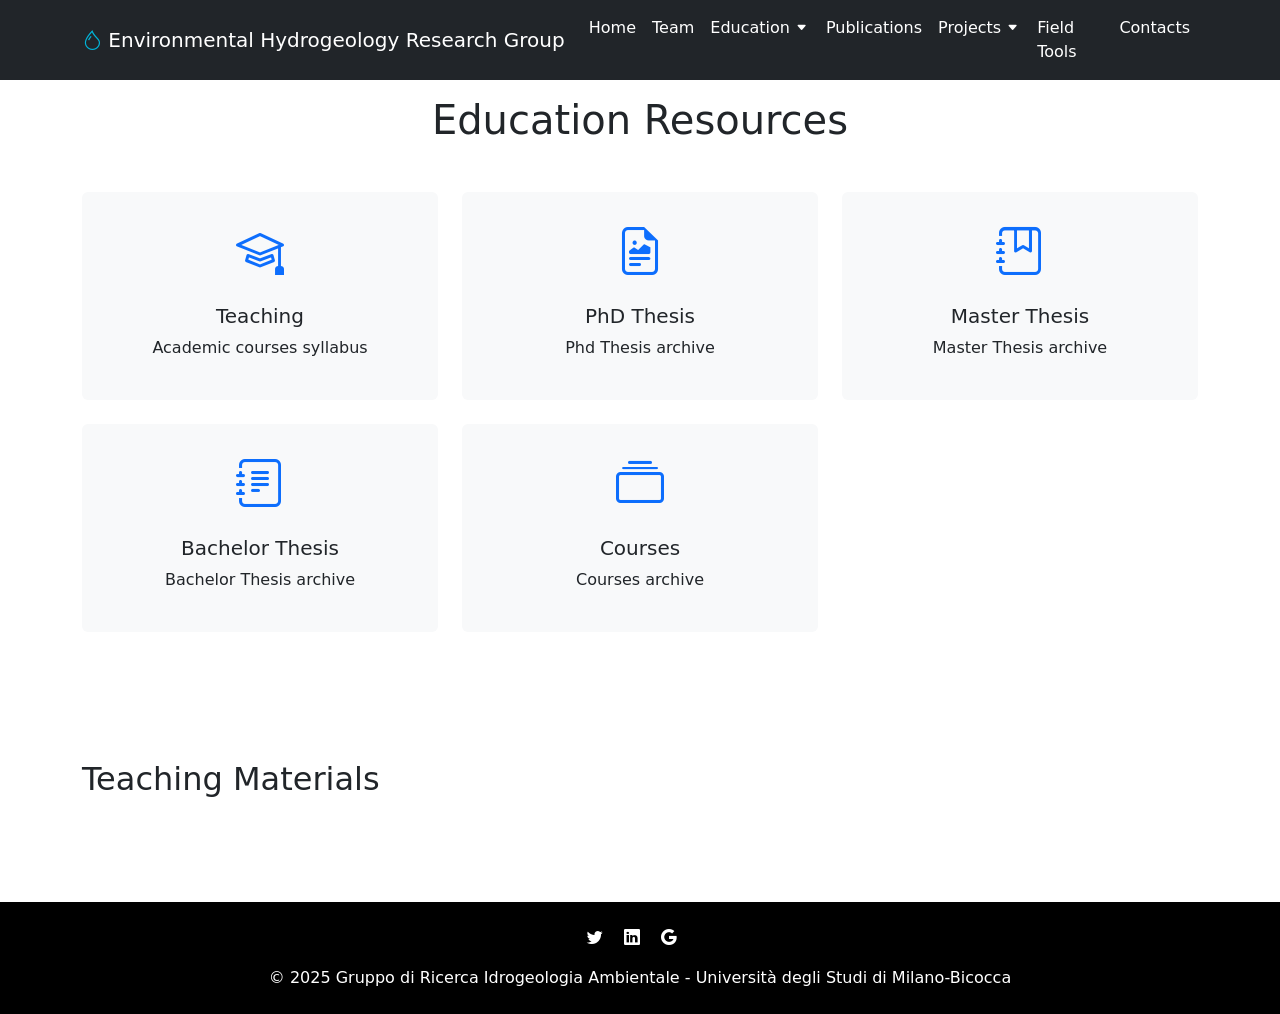
==== education.html @ 76c56d0c "Update education.html" ====
<!DOCTYPE html>
<html lang="it">
<head>
    <meta charset="UTF-8">
    <meta name="viewport" content="width=device-width, initial-scale=1">
    <title>Education - Environmental Hydrogeology Research Group</title>
    
    <!-- Bootstrap CSS -->
    <link href="https://cdn.jsdelivr.net/npm/bootstrap@5.3.0/dist/css/bootstrap.min.css" rel="stylesheet">
    
    <!-- Bootstrap Icons -->
    <link rel="stylesheet" href="https://cdn.jsdelivr.net/npm/bootstrap-icons@1.10.0/font/bootstrap-icons.css">
    
    <style>
        .education-card {
            transition: all 0.3s ease;
            min-height: 200px;
            border: none;
            background: #f8f9fa;
            position: relative;
            overflow: hidden;
        }

        .education-card:hover {
            transform: translateY(-5px);
            box-shadow: 0 5px 15px rgba(0,0,0,0.1);
        }

        .education-icon {
            font-size: 3rem;
            margin-bottom: 1rem;
            color: #0d6efd;
        }

        .education-section {
            padding: 80px 0;
            display: none; /* Nascondi le sezioni inizialmente */
        }

        .education-section.active {
            display: block; /* Mostra solo la sezione attiva */
        }

        .nav-card {
            cursor: pointer;
        }
        .navbar-nav .nav-item.dropdown:hover .dropdown-menu {
    display: block;
}

.navbar-nav .nav-item.dropdown:hover .nav-link {
   /* Puoi aggiungere stili specifici per il link Education al hover se lo desideri */
}
        .navbar-nav .nav-item.dropdown > .nav-link .bi {
    transform: scale(0.7);
    display: inline-block;
}

.dropdown-menu[aria-labelledby="navbarDropdownMenuLink"] {
    margin-top: 0; /* Evita il "salto" visivo */
}
        .nav-item.dropdown .dropdown-toggle {
    display: flex !important;
    align-items: center;
    padding: 0 0.5rem;
}

/* Mantieni hover sulla sezione completa */
.nav-item.dropdown:hover .dropdown-menu {
    display: block;
}
 
    </style>
    </style>
</head>
<body>

    <!-- Navbar -->
    <nav class="navbar navbar-expand-lg navbar-dark bg-dark fixed-top">
        <div class="container">
            <a class="navbar-brand" href="index.html">
              <i class="bi bi-droplet animate-pulse" style="color: #00b4d8; font-size: 1.25rem;"></i> Environmental Hydrogeology Research Group
            </a>
            <button class="navbar-toggler" type="button" data-bs-toggle="collapse" data-bs-target="#navbarNav">
                <span class="navbar-toggler-icon"></span>
            </button>
            <div class="collapse navbar-collapse" id="navbarNav">
                 <ul class="navbar-nav ms-auto">
                 <li class="nav-item"><a class="nav-link active" href="index.html">Home</a></li>
                 <li class="nav-item"><a class="nav-link active" href="team.html">Team</a></li>
                    <li class="nav-item dropdown">
                        <a class="nav-link active d-flex align-items-center" href="education.html" id="navbarDropdownMenuLink">
                            Education
                            <i class="bi bi-caret-down-fill ms-1"></i> </a>
                        <ul class="dropdown-menu" aria-labelledby="navbarDropdownMenuLink">
                            <li><a class="dropdown-item" href="#">Teaching</a></li>
                            <li><a class="dropdown-item" href="#">PhD Thesis</a></li>
                            <li><a class="dropdown-item" href="#">Master Thesis</a></li>
                            <li><a class="dropdown-item" href="#">Bachelor Thesis</a></li>
                            <li><a class="dropdown-item" href="#">Courses</a></li>
                        </ul>
                    </li>
                     <li class="nav-item"><a class="nav-link active" href="pubblicazioni.html">Publications</a></li>
                          <li class="nav-item dropdown">
                        <a class="nav-link active d-flex align-items-center" href="progetti.html?filter=tutti" id="navbarDropdownMenuLink">
                            Projects
                            <i class="bi bi-caret-down-fill ms-1"></i> </a>
                        <ul class="dropdown-menu" aria-labelledby="navbarDropdownMenuLink">
                             <li><a class="dropdown-item" href="progetti.html?filter=attivi">Active</a></li>
                             <li><a class="dropdown-item" href="progetti.html?filter=conclusi">Concluded</a></li>
                        </ul>
                    </li>
                    <li class="nav-item"><a class="nav-link active" href="fieldkit.html">Field Tools</a></li>
                    <li class="nav-item"><a class="nav-link active" href="#contatti">Contacts</a></li>
                </ul>
            </div>
        </div>
    </nav>
    <!-- Sezione Card Educazione -->
 <main class="container my-5 pt-5">
    <h1 class="text-center mb-5">Education Resources</h1>
    <div class="row g-4" id="educationNav">
            <div class="col-md-6 col-lg-4" data-target="#teaching">
                <div class="education-card card h-100 text-center p-4 nav-card">
                    <i class="bi bi-mortarboard education-icon"></i>
                    <h5>Teaching</h5>
                    <p>Academic courses syllabus</p>
                </div>
            </div>

            <div class="col-md-6 col-lg-4" data-target="#phdThesis">
                <div class="education-card card h-100 text-center p-4 nav-card">
                    <i class="bi bi-file-earmark-richtext education-icon"></i>
                    <h5>PhD Thesis</h5>
                    <p>Phd Thesis archive</p>
                </div>
            </div>

            <div class="col-md-6 col-lg-4" data-target="#masterThesis">
                <div class="education-card card h-100 text-center p-4 nav-card">
                    <i class="bi bi-journal-bookmark education-icon"></i>
                    <h5>Master Thesis</h5>
                    <p>Master Thesis archive</p>
                </div>
            </div>

            <div class="col-md-6 col-lg-4" data-target="#bachelorThesis">
                <div class="education-card card h-100 text-center p-4 nav-card">
                    <i class="bi bi-journal-text education-icon"></i>
                    <h5>Bachelor Thesis</h5>
                    <p>Bachelor Thesis archive</p>
                </div>
            </div>

            <div class="col-md-6 col-lg-4" data-target="#courses">
                <div class="education-card card h-100 text-center p-4 nav-card">
                    <i class="bi bi-collection education-icon"></i>
                    <h5>Courses</h5>
                    <p>Courses archive</p>
                </div>
            </div>
        </div>
    </main>

    <div class="container">
        <section id="teaching" class="education-section">
            <h2 class="mb-4">Teaching Materials</h2>
            </section>

        <section id="phdThesis" class="education-section">
            <h2 class="mb-4">PhD Thesis</h2>
            <div class="row mb-4">
                    <div class="col-md-6">
                        <div class="input-group">
                            <label class="input-group-text" for="phdYearFilter">Filter by year:</label>
                            <select class="form-select" id="phdYearFilter">
                                <option value="all">Tutte</option>
                                <option value="2025">in corso</option>
                                <option value="2023">2023</option>
                                <option value="2020">2020</option>
                                <option value="2018">2018</option>
                                <option value="2012">2012</option>
                                <option value="2010">2010</option>
                                <option value="2016">2006</option>
                            </select>
                        </div>
                    </div>
    <div id="phdThesisCardsContainer" class="container my-4">
<div class="card w-100 mb-3" data-year="2025">
    <div class="card-body">
        <h5 class="card-title">Climate change effect on groundwater budget at regional and basin scales</h5>
        <h6 class="card-subtitle mb-2 text-muted">PhD. Agnese Redaelli</h6>
        <p class="card-text">In corso - XXXVIII Cycle</p>
    </div>
</div>

<div class="card w-100 mb-3" data-year="2023">
    <div class="card-body">
        <h5 class="card-title">Integrating numerical modelling and 3D Open Data databases or groundwater management in Milan Metropolitan City</h5>
        <h6 class="card-subtitle mb-2 text-muted">PhD. Davide Sartirana</h6>
        <p class="card-text">2023 - XXXIV Cycle</p>
    </div>
</div>
  
<div class="card w-100 mb-3" data-year="2020">
    <div class="card-body">
        <h5 class="card-title">Data driven approach to deal with different hydrogeological issues</h5>
        <h6 class="card-subtitle mb-2 text-muted">PhD. Chiara Zanotti</h6>
        <p class="card-text">2020 - XXXII Cycle</p>
    </div>
</div>

<div class="card w-100 mb-3" data-year="2018">
    <div class="card-body">
        <h5 class="card-title">Hydrogeological modeling to support the management of groundwater resources in alpine valleys</h5>
        <h6 class="card-subtitle mb-2 text-muted">PhD. Alberto Stefania</h6>
        <p class="card-text">2018 - XXX Cycle</p>
    </div>
</div>

<div class="card w-100 mb-3" data-year="2012">
    <div class="card-body">
        <h5 class="card-title">Modelli matematici di flusso e trasporto reattivo per lo studio idrogeologico ed idrochimico del sistema acquifero multistrato, in alcune zone della pianura padana</h5>
        <h6 class="card-subtitle mb-2 text-muted">PhD. Marco Rotiroti</h6>
        <p class="card-text">2012 - XXV Cycle</p>
    </div>
</div>
  
<div class="card w-100 mb-3" data-year="2010">
    <div class="card-body">
        <h5 class="card-title">Bilancio delle acque sotterranee nella pianura lombarda in relazione agli effetti del cambiamento climatico</h5>
        <h6 class="card-subtitle mb-2 text-muted">PhD. Paola Canepa</h6>
        <p class="card-text">2010 - XXII Cycle</p>
    </div>
</div>

<div class="card w-100 mb-3" data-year="2010">
    <div class="card-body">
        <h5 class="card-title">Ricostruzione tridimensionale delle caratteristiche idrogeologiche della pianura lombarda, finalizzata all’applicazione di modelli di flusso e di trasporto</h5>
        <h6 class="card-subtitle mb-2 text-muted">PhD. Francesca Del Rosso</h6>
        <p class="card-text">2010 - XXII Cycle</p>
    </div>
</div>
<div class="card w-100 mb-3" data-year="2006">
    <div class="card-body">
        <h5 class="card-title">Sviluppo di metodologie e tecniche informatiche applicate allo studio e alla gestione delle risorse idriche sotterranee</h5>
        <h6 class="card-subtitle mb-2 text-muted">PhD. Roberta Bellini</h6>
        <p class="card-text">2006 - XIX Cycle</p>
    </div>
</div>

        </div>
            </section>

        <section id="masterThesis" class="education-section">
            <h2 class="mb-4">Master Thesis</h2>
            <div class="row mb-4">
                 <div class="col-md-6">
                        <div class="input-group">
                            <label class="input-group-text" for="MScYearFilter">Filter by year:</label>
                            <select class="form-select" id="MScYearFilter">
                                <option value="all">Tutte</option>
                                <option value="2025">2025</option>
                                <option value="2024">2024</option>
                                <option value="2023">2023</option>
                                <option value="2022">2022</option>
                                <option value="2021">2021</option>
                                <option value="2020">2020</option>
                                <option value="2019">2019</option>
                                <option value="2018">2018</option>
                                <option value="2017">2017</option>
                                <option value="2016">2016</option>
                                <option value="2015">2015</option>
                                <option value="2014">2014</option>
                                <option value="2013">2013</option>
                                <option value="2012">2012</option>
                                <option value="2011">2011</option>
                                <option value="2010">2010</option>
                                <option value="2009">2009</option>
                                <option value="2008">2008</option>
                                <option value="2007">2007</option>
                                <option value="2006">2006</option>
                                <option value="2005">2005</option>
                                <option value="2004">2004</option>
                                <option value="2003">2003</option>
                                <option value="2002">2002</option>
                            </select>
                        </div>
                    </div>
                 
    <div id="MScThesisCardsContainer" class="container my-4">
  <div class="card w-100 mb-3" data-year="2025">
                <div class="card-body">
                    <h5 class="card-title">titolo...</h5>
                    <h6 class="card-subtitle mb-2 text-muted">Dr. Alessia Masella</h6>
                    <p class="card-text">2025</p>
                </div>
            </div>
            <div class="card w-100 mb-3" data-year="2025">
                <div class="card-body">
                    <h5 class="card-title">Valutazione idrogeologica e idrochimica delle captazioni idropotabili nei comuni della media e bassa pianura bresciana e della Val Trompia.</h5>
                    <h6 class="card-subtitle mb-2 text-muted">Dr. Riccardo Erroi</h6>
                    <p class="card-text">2025</p>
                </div>
            </div>

            <div class="card w-100 mb-3" data-year="2024">
                <div class="card-body">
                    <h5 class="card-title">Evaluation of the contribution of different recharge sources of piedmont aquifers in the Brescia plain</h5>
                    <h6 class="card-subtitle mb-2 text-muted">Dr. Luca Ferrari</h6>
                    <p class="card-text">2024</p>
                </div>
            </div>
            <div class="card w-100 mb-3" data-year="2024">
                <div class="card-body">
                    <h5 class="card-title">MidAS-Po: Interpretazione e digitalizzazione dei dati idrodinamici della pianura padana</h5>
                    <h6 class="card-subtitle mb-2 text-muted">Dr. Luca Breno</h6>
                    <p class="card-text">2024</p>
                </div>
            </div>
            <div class="card w-100 mb-3" data-year="2024">
                <div class="card-body">
                    <h5 class="card-title">Valutazione idrogeologica e idrochimica delle captazioni idropotabili nei comuni della media e bassa pianura bresciana</h5>
                    <h6 class="card-subtitle mb-2 text-muted">Dr. Antonio Loccia</h6>
                    <p class="card-text">2024</p>
                </div>
            </div>
            <div class="card w-100 mb-3" data-year="2024">
                <div class="card-body">
                    <h5 class="card-title">Modello concettuale idrogeochimico di un sito contaminato da idrocarburi</h5>
                    <h6 class="card-subtitle mb-2 text-muted">Dr. Alice Palazzi</h6>
                    <p class="card-text">2024</p>
                </div>
            </div>

            <div class="card w-100 mb-3" data-year="2023">
                <div class="card-body">
                    <h5 class="card-title">Evolution of the aquifer recharge along groundwater pathways in the high Po Plain</h5>
                    <h6 class="card-subtitle mb-2 text-muted">Dr. Simone Bruno</h6>
                    <p class="card-text">2023</p>
                </div>
            </div>

            <div class="card w-100 mb-3" data-year="2020">
                <div class="card-body">
                    <h5 class="card-title">Progetto di fattibilità di un modello idrogeologico della Pianura Padana: analisi esplorativa delle esperienze modellistiche e dei soggetti coinvolti nella tutela della risorsa idrica</h5>
                    <h6 class="card-subtitle mb-2 text-muted">Dr. Veronica Mattiazzi</h6>
                    <p class="card-text">2020</p>
                </div>
            </div>
            <div class="card w-100 mb-3" data-year="2020">
                <div class="card-body">
                    <h5 class="card-title">Piani di Sicurezza dell’acqua (PSA): analisi idrogeologica e idrochimica dei punti di captazione nella bassa pianura Bresciana</h5>
                    <h6 class="card-subtitle mb-2 text-muted">Dr. Valeria Ghisalberti</h6>
                    <p class="card-text">2020</p>
                </div>
            </div>
            <div class="card w-100 mb-3" data-year="2020">
                <div class="card-body">
                    <h5 class="card-title">Piani Sicurezza dell’Acqua (PSA): analisi idrogeologica dei punti di captazione nell’area morenica e lacuale del Lago di Garda</h5>
                    <h6 class="card-subtitle mb-2 text-muted">Dr. Agnese Redaelli</h6>
                    <p class="card-text">2020</p>
                </div>
            </div>
            <div class="card w-100 mb-3" data-year="2020">
                <div class="card-body">
                    <h5 class="card-title">Piani di Sicurezza del acqua (PSA): vulnerabilità idrogeologica dei punti di captazione dell’alta media pianura Bresciana.</h5>
                    <h6 class="card-subtitle mb-2 text-muted">Dr. Myriam Romeo</h6>
                    <p class="card-text">2020</p>
                </div>
            </div>
            <div class="card w-100 mb-3" data-year="2020">
                <div class="card-body">
                    <h5 class="card-title">Modellazione idrogeologica del SIN laghi di Mantova e Polo Chimico</h5>
                    <h6 class="card-subtitle mb-2 text-muted">Dr. Luca Toscani</h6>
                    <p class="card-text">2020</p>
                </div>
            </div>
            <div class="card w-100 mb-3" data-year="2020">
                <div class="card-body">
                    <h5 class="card-title">Caratterizzazione idrogeologica e idrodinamica delle acque captate e destinate al consumo umano nell’anfiteatro del Sebino (BS)</h5>
                    <h6 class="card-subtitle mb-2 text-muted">Dr. Cristiano Marcone</h6>
                    <p class="card-text">2020</p>
                </div>
            </div>
            <div class="card w-100 mb-3" data-year="2020">
                <div class="card-body">
                    <h5 class="card-title">Caratterizzazione idrochimica delle acque captate e destinate al consumo umano, nell’ambito della definizione dei Piani di Sicurezza dell’Acqua (PSA).</h5>
                    <h6 class="card-subtitle mb-2 text-muted">Dr. Alessandro Malagrida</h6>
                    <p class="card-text">2020</p>
                </div>
            </div>
            <div class="card w-100 mb-3" data-year="2020">
                <div class="card-body">
                    <h5 class="card-title">Piani di Sicurezza dell’Acqua (PSA): aspetti idrogeologici per la definizione della vulnerabilità delle acque captate e destinate al consumo umano</h5>
                    <h6 class="card-subtitle mb-2 text-muted">Dr. Mattia De Marco</h6>
                    <p class="card-text">2020</p>
                </div>
            </div>

            <div class="card w-100 mb-3" data-year="2018">
                <div class="card-body">
                    <h5 class="card-title">Fase gestionale di post-chiusura dell’impianto ex-discarica di r.s.u. di Vizzolo Predabissi (MI): caratterizzazione idrogeologica e idrochimica delle acque sotterranee e superficiali</h5>
                    <h6 class="card-subtitle mb-2 text-muted">Dr. Francesca Talarico</h6>
                    <p class="card-text">2018</p>
                </div>
            </div>
            <div class="card w-100 mb-3" data-year="2018">
                <div class="card-body">
                    <h5 class="card-title">Validazione delle linee guida per la valutazione dello stato quantitativo delle acque sotterranee: applicazione alla Valle d’Aosta</h5>
                    <h6 class="card-subtitle mb-2 text-muted">Dr. Michele Bigoni</h6>
                    <p class="card-text">2018</p>
                </div>
            </div>
            <div class="card w-100 mb-3" data-year="2018">
                <div class="card-body">
                    <h5 class="card-title">Caratterizzazione idrogeologica e idrochimica dell'area interessata dalla ex discarica di R.S.U. di Vizzolo Predabissi (MI)</h5>
                    <h6 class="card-subtitle mb-2 text-muted">Dr. Roberto Consolo</h6>
                    <p class="card-text">2018</p>
                </div>
            </div>

            <div class="card w-100 mb-3" data-year="2017">
                <div class="card-body">
                    <h5 class="card-title">Fonti di cloro nel lago d'Iseo</h5>
                    <h6 class="card-subtitle mb-2 text-muted">Dr. Arianna Piepoli</h6>
                    <p class="card-text">2017</p>
                </div>
            </div>
            <div class="card w-100 mb-3" data-year="2017">
                <div class="card-body">
                    <h5 class="card-title">Lago d’iseo – fiume Oglio – fiume Mella: una caratterizzazione chimica, fisica ed idrogeologica delle acque superficiali e sotterranee</h5>
                    <h6 class="card-subtitle mb-2 text-muted">Dr. Alice Wappner</h6>
                    <p class="card-text">2017</p>
                </div>
            </div>
            <div class="card w-100 mb-3" data-year="2017">
                <div class="card-body">
                    <h5 class="card-title">Determinazione del rapporto Br/Cl in campioni di acque interne tramite la tecnica di attivazione neutronica.</h5>
                    <h6 class="card-subtitle mb-2 text-muted">Dr. Stefano Fabiano</h6>
                    <p class="card-text">2017</p>
                </div>
            </div>

            <div class="card w-100 mb-3" data-year="2015">
                <div class="card-body">
                    <h5 class="card-title">Quantificare la presenza di ioni cloruro nel lago d’Iseo, conseguenze e possibili soluzioni al perturbamento ambientale associato.</h5>
                    <h6 class="card-subtitle mb-2 text-muted">Dr. Federico Gaeta</h6>
                    <p class="card-text">2015</p>
                </div>
            </div>

            <div class="card w-100 mb-3" data-year="2014">
                <div class="card-body">
                    <h5 class="card-title">Modellazione idrogeochimica preliminare della contaminazione da Cromo esavalente nelle acque sotterranee della piana di Aosta</h5>
                    <h6 class="card-subtitle mb-2 text-muted">Dr. Alberto Stefania</h6>
                    <p class="card-text">2014</p>
                </div>
            </div>
            <div class="card w-100 mb-3" data-year="2014">
                <div class="card-body">
                    <h5 class="card-title">Caratterizzazione spazio-temporale delle contaminazioni di origine antropica nella piana di Aosta</h5>
                    <h6 class="card-subtitle mb-2 text-muted">Dr. Federica Pellicioli</h6>
                    <p class="card-text">2014</p>
                </div>
            </div>
            <div class="card w-100 mb-3" data-year="2014">
                <div class="card-body">
                    <h5 class="card-title">Determinazione dei valori di fondo naturale di specie chimiche potenzialmente contaminanti finalizzata all’individuazione dello stato chimico delle acque sotterranee del fondovalle valdostano</h5>
                    <h6 class="card-subtitle mb-2 text-muted">Dr. Maria Chiara Frigerio</h6>
                    <p class="card-text">2014</p>
                </div>
            </div>
            <div class="card w-100 mb-3" data-year="2014">
                <div class="card-body">
                    <h5 class="card-title">Studio esplorativo di serie storiche idrologiche</h5>
                    <h6 class="card-subtitle mb-2 text-muted">Dr. Mirko Ginocchi</h6>
                    <p class="card-text">2014</p>
                </div>
            </div>

            <div class="card w-100 mb-3" data-year="2013">
                <div class="card-body">
                    <h5 class="card-title">Caratterizzazione idrochimica delle acque sotterranee della piana di Aosta, mediante analisi dei dati della rete di monitoraggio arpa valle d'Aosta dal 2000 al 2012</h5>
                    <h6 class="card-subtitle mb-2 text-muted">Dr. Dario Berto</h6>
                    <p class="card-text">2013</p>
                </div>
            </div>

            <div class="card w-100 mb-3" data-year="2012">
                <div class="card-body">
                    <h5 class="card-title">Bilancio idrogeologico delle acque sotterranee nella provincia di Bergamo</h5>
                    <h6 class="card-subtitle mb-2 text-muted">Dr. Deborah Fraschini</h6>
                    <p class="card-text">2012</p>
                </div>
            </div>
            <div class="card w-100 mb-3" data-year="2012">
                <div class="card-body">
                    <h5 class="card-title">Caratterizzazione idrogeologica e idrochimica delle acque sotterranee nella provincia di Cremona</h5>
                    <h6 class="card-subtitle mb-2 text-muted">Dr. Stefano Sangalli</h6>
                    <p class="card-text">2012</p>
                </div>
            </div>

            <div class="card w-100 mb-3" data-year="2011">
                <div class="card-body">
                    <h5 class="card-title">Modellizzazione idrogeologica del subalveo del torrente Spöl, Livigno (SO)</h5>
                    <h6 class="card-subtitle mb-2 text-muted">Dr. Valeria Spampinato</h6>
                    <p class="card-text">2011</p>
                </div>
            </div>
            <div class="card w-100 mb-3" data-year="2011">
                <div class="card-body">
                    <h5 class="card-title">Caratterizzazione di acquiferi in zone rurali del Burkina Faso, distretto di koupéla, mediante la realizzazione di punti di approvvigionamento idrico.</h5>
                    <h6 class="card-subtitle mb-2 text-muted">Dr. Paolo Guanieri</h6>
                    <p class="card-text">2011</p>
                </div>
            </div>

            <div class="card w-100 mb-3" data-year="2010">
                <div class="card-body">
                    <h5 class="card-title">Caratterizzazione idrogeologica e idrochimica delle acque sotterranee nell'area del comune di cremona e dintorni</h5>
                    <h6 class="card-subtitle mb-2 text-muted">Dr. Valeria Benastini</h6>
                    <p class="card-text">2010</p>
                </div>
            </div>
            <div class="card w-100 mb-3" data-year="2010">
                <div class="card-body">
                    <h5 class="card-title">Studio della distribuzione di metalli pesanti nelle acque sotterranee di Cremona.</h5>
                    <h6 class="card-subtitle mb-2 text-muted">Dr. Luca Rossi</h6>
                    <p class="card-text">2010</p>
                </div>
            </div>
            <div class="card w-100 mb-3" data-year="2010">
                <div class="card-body">
                    <h5 class="card-title">Caratterizzazione idrogeologica e idrochimica dell’area di Cremona, caratterizzata da contaminazione da metalli, mediante l’utilizzo di banche dati e Sistemi Informativi Territoriali</h5>
                    <h6 class="card-subtitle mb-2 text-muted">Dr. Matteo Lombardo</h6>
                    <p class="card-text">2010</p>
                </div>
            </div>

            <div class="card w-100 mb-3" data-year="2009">
                <div class="card-body">
                    <h5 class="card-title">Analisi di un sito contaminato, nella citta' di San Pietroburgo, mediante modellazione di flusso e trasporto delle acque sotterranee</h5>
                    <h6 class="card-subtitle mb-2 text-muted">Dr. Marco Rotiroti</h6>
                    <p class="card-text">2009</p>
                </div>
            </div>

            <div class="card w-100 mb-3" data-year="2008">
                <div class="card-body">
                    <h5 class="card-title">Studio idrogeologico della provincia di Varese con l’uso di una banca dati per pozzi e modelli</h5>
                    <h6 class="card-subtitle mb-2 text-muted">Dr. Sabrina Erlini</h6>
                    <p class="card-text">2008</p>
                </div>
            </div>
            <div class="card w-100 mb-3" data-year="2008">
                <div class="card-body">
                    <h5 class="card-title">Ricostruzione delle caratteristiche idrogeologiche della provincia di cremona attraverso banche dati e modelli</h5>
                    <h6 class="card-subtitle mb-2 text-muted">Dr. Elisa Vergani</h6>
                    <p class="card-text">2008</p>
                </div>
            </div>
            <div class="card w-100 mb-3" data-year="2008">
                <div class="card-body">
                    <h5 class="card-title">Studio idrogeologico della provincia di lodi mediante l'uso di una banca dati per pozzi</h5>
                    <h6 class="card-subtitle mb-2 text-muted">Dr. Barbara Crestana</h6>
                    <p class="card-text">2008</p>
                </div>
            </div>

            <div class="card w-100 mb-3" data-year="2007">
                <div class="card-body">
                    <h5 class="card-title">Caratterizzazione idrogeologica quantitativa della pianura torinese</h5>
                    <h6 class="card-subtitle mb-2 text-muted">Dr. Umberto Contro</h6>
                    <p class="card-text">2007</p>
                </div>
            </div>
            <div class="card w-100 mb-3" data-year="2007">
                <div class="card-body">
                    <h5 class="card-title">Modellizzazione tridimensionale idrogeologica del flusso, del trasporto e della degradazione di un fenomeno di inquinamento da solventi</h5>
                    <h6 class="card-subtitle mb-2 text-muted">Dr. Enrica Palazzi</h6>
                    <p class="card-text">2007</p>
                </div>
            </div>
            <div class="card w-100 mb-3" data-year="2006">
                <div class="card-body">
                    <h5 class="card-title">Modellistica idrogeologica per la valutazione dell’infiltrazione nel non saturo in funzione di diversi scenari meteorologici, colturali e pedologici</h5>
                    <h6 class="card-subtitle mb-2 text-muted">Dr. Elisabetta Frigerio</h6>
                    <p class="card-text">2006</p>
                </div>
            </div>
            <div class="card w-100 mb-3" data-year="2006">
                <div class="card-body">
                    <h5 class="card-title">Modellizzazione idrogeologica della provincia di Novara</h5>
                    <h6 class="card-subtitle mb-2 text-muted">Dr. Valentina Pellacini</h6>
                    <p class="card-text">2006</p>
                </div>
            </div>
            <div class="card w-100 mb-3" data-year="2006">
                <div class="card-body">
                    <h5 class="card-title">Modellizzazione tridimensionale idrogeologica della degradazione e dei possibili interventi di contenimento di un fenomeno di inquinamento da solventi</h5>
                    <h6 class="card-subtitle mb-2 text-muted">Dr. Nicoletta De Luca</h6>
                    <p class="card-text">2006</p>
                </div>
            </div>
            <div class="card w-100 mb-3" data-year="2006">
                <div class="card-body">
                    <h5 class="card-title">Modellizzazione tridimensionale idrogeologica del flusso e del trasporto di un fenomeno di inquinamento da solventi</h5>
                    <h6 class="card-subtitle mb-2 text-muted">Dr. Benedetta Palazzo</h6>
                    <p class="card-text">2006</p>
                </div>
            </div>
            <div class="card w-100 mb-3" data-year="2005">
                <div class="card-body">
                    <h5 class="card-title">Stima del bilancio idrico nella zona insatura per la valutazione dell’impatto da nitrati sulle acque sotterranee</h5>
                    <h6 class="card-subtitle mb-2 text-muted">Dr. Maria Cristina Velardo</h6>
                    <p class="card-text">2005</p>
                </div>
            </div>
            <div class="card w-100 mb-3" data-year="2005">
                <div class="card-body">
                    <h5 class="card-title">Caratteristiche tessiturali e idrogeologiche del sottosuolo in una provincia piemontese, con l’uso di banche dati e modelli</h5>
                    <h6 class="card-subtitle mb-2 text-muted">Dr. Francesca Del Rosso</h6>
                    <p class="card-text">2005</p>
                </div>
            </div>
            <div class="card w-100 mb-3" data-year="2005">
                <div class="card-body">
                    <h5 class="card-title">Studio idrogeologico modellistico per la valutazione di diversi scenari di intervento nella realizzazione di una vasca adiacente l’impianto di depurazione di Verziano (BS)</h5>
                    <h6 class="card-subtitle mb-2 text-muted">Dr. Arianna Brambilla</h6>
                    <p class="card-text">2005</p>
                </div>
            </div>

            <div class="card w-100 mb-3" data-year="2004">
                <div class="card-body">
                    <h5 class="card-title">Valutazione della distribuzione tridimensionale delle caratteristiche tessiturali degli acquiferi milanesi, mediante l’uso di una banca dati per pozzi.</h5>
                    <h6 class="card-subtitle mb-2 text-muted">Dr. Myriam Pellegrini</h6>
                    <p class="card-text">2004</p>
                </div>
            </div>
            <div class="card w-100 mb-3" data-year="2004">
                <div class="card-body">
                    <h5 class="card-title">Gestione ottimizzata delle problematiche di flusso nei sistemi idrogeologici</h5>
                    <h6 class="card-subtitle mb-2 text-muted">Dr. Michel Fasoli</h6>
                    <p class="card-text">2004</p>
                </div>
            </div>
            <div class="card w-100 mb-3" data-year="2004">
                <div class="card-body">
                    <h5 class="card-title">La presenza di arsenico nelle acque sotterranee dell’Emilia-Romagna: distribuzione, origine e mobilizzazione.</h5>
                    <h6 class="card-subtitle mb-2 text-muted">Dr. Paola Canepa</h6>
                    <p class="card-text">2004</p>
                </div>
            </div>
            <div class="card w-100 mb-3" data-year="2004">
                <div class="card-body">
                    <h5 class="card-title">Processi idrologici e biochimici nella circolazione di nutrienti in una fascia riparia della pianura novarese.</h5>
                    <h6 class="card-subtitle mb-2 text-muted">Dr. Elena Ferioli</h6>
                    <p class="card-text">2004</p>
                </div>
            </div>

            <div class="card w-100 mb-3" data-year="2003">
                <div class="card-body">
                    <h5 class="card-title">Valutazione dei parametri idrogeologici e tessiturali del sottosuolo della Provincia di Milano, mediante l’uso di una banca dati per pozzi.</h5>
                    <h6 class="card-subtitle mb-2 text-muted">Dr. Milena Cusinato</h6>
                    <p class="card-text">2003</p>
                </div>
            </div>
            <div class="card w-100 mb-3" data-year="2003">
                <div class="card-body">
                    <h5 class="card-title">Scambi idrici tra acque superficiali e acque sotterranee in relazione ai regimi pluviometrici</h5>
                    <h6 class="card-subtitle mb-2 text-muted">Dr. Roberta Bellini</h6>
                    <p class="card-text">2003</p>
                </div>
            </div>

            <div class="card w-100 mb-3" data-year="2002">
                <div class="card-body">
                    <h5 class="card-title">Caratterizzazione idrogeologica ed idrochimica di acquiferi di pianura, metodi e misure, implementazione di un modello matematico per la gestione di un campo pozzi.</h5>
                    <h6 class="card-subtitle mb-2 text-muted">Dr. Gerolamo Pastore</h6>
                    <p class="card-text">2002</p>
                </div>
            </div>
            <div class="card w-100 mb-3" data-year="2002">
                <div class="card-body">
                    <h5 class="card-title">Studio ed applicazione di un modello dinamico di flusso tridimensionale al sistema idrogeologico della pianura milanese.</h5>
                    <h6 class="card-subtitle mb-2 text-muted">Dr. Francesca Oltolini
                     <p class="card-text">2002</p>
                </div>
            </div>   
        </div>
            </section>

        <section id="bachelorThesis" class="education-section">
 <h2 class="mb-4">Bachelor Thesis</h2>
            <div class="row mb-4">
                 <div class="col-md-6">
                        <div class="input-group">
                            <label class="input-group-text" for="BScYearFilter">Filter by year:</label>
                            <select class="form-select" id="BScYearFilter">
                                <option value="all">Tutte</option>
                                <option value="2025">2025</option>
                                <option value="2024">2024</option>
                                <option value="2023">2023</option>
                                <option value="2022">2022</option>
                                <option value="2021">2021</option>
                                <option value="2020">2020</option>
                                <option value="2019">2019</option>
                                <option value="2018">2018</option>
                                <option value="2017">2017</option>
                                <option value="2016">2016</option>
                                <option value="2015">2015</option>
                                <option value="2014">2014</option>
                                <option value="2013">2013</option>
                                <option value="2012">2012</option>
                                <option value="2011">2011</option>
                                <option value="2010">2010</option>
                                <option value="2009">2009</option>
                                <option value="2008">2008</option>
                                <option value="2007">2007</option>
                                <option value="2006">2006</option>
                                <option value="2005">2005</option>
                                <option value="2004">2004</option>
                                <option value="2003">2003</option>
                                <option value="2002">2002</option>
                            </select>
                        </div>
                    </div>
                 
 <div id="BScThesisCardsContainer" class="container my-4">
     <div class="card w-100 mb-3" data-year="2021">
                <div class="card-body">
                    <h5 class="card-title">Caratterizzazione idrochimica di acquiferi soggetti a condizioni riducenti nella bassa Pianura Bresciana</h5>
                    <h6 class="card-subtitle mb-2 text-muted">Dr. Alice Palazzi</h6>
                    <p class="card-text">2021</p>
                </div>
            </div>
            <div class="card w-100 mb-3" data-year="2020">
                <div class="card-body">
                    <h5 class="card-title">Influenza delle condizioni geografiche, geomorfologiche ed ambientali sulla sostenibilità economica degli impianti eolici offshore galleggianti in Italia</h5>
                    <h6 class="card-subtitle mb-2 text-muted">Dr. Lisa Colle</h6>
                    <p class="card-text">2020</p>
                </div>
            </div>
            <div class="card w-100 mb-3" data-year="2020">
                <div class="card-body">
                    <h5 class="card-title">L’impatto del cambiamento climatico sulla sostenibilità economica degli impianti eolici offshore in Italia</h5>
                    <h6 class="card-subtitle mb-2 text-muted">Dr. Vitali Bruno</h6>
                    <p class="card-text">2020</p>
                </div>
            </div>
            <div class="card w-100 mb-3" data-year="2020">
                <div class="card-body">
                    <h5 class="card-title">Sviluppo e distribuzione dei dispositivi di energia dalle onde sul territorio italiano</h5>
                    <h6 class="card-subtitle mb-2 text-muted">Dr. Mazzuccato Alessio</h6>
                    <p class="card-text">2020</p>
                </div>
            </div>
      <div class="card w-100 mb-3" data-year="2009">
                <div class="card-body">
                    <h5 class="card-title">Organizzazione ed archiviazione delle informazioni dei pozzi per acqua della provincia di Brescia, con l’uso di una banca dati idrogeologica</h5>
                    <h6 class="card-subtitle mb-2 text-muted">Dr. Daniele De Sanctis</h6>
                    <p class="card-text">2009</p>
                </div>
            </div>
       <div class="card w-100 mb-3" data-year="2006">
                <div class="card-body">
                    <h5 class="card-title">Organizzazione e elaborazione dati pluviometrici e piezometrici della regione Piemonte</h5>
                    <h6 class="card-subtitle mb-2 text-muted">Dr. Giulia Cattaneo</h6>
                    <p class="card-text">2006</p>
                </div>
            </div>
          <div class="card w-100 mb-3" data-year="2005">
                <div class="card-body">
                    <h5 class="card-title">Indagini idrogeologiche per la perforazione di pozzi ed interpretazione delle prove di portata</h5>
                    <h6 class="card-subtitle mb-2 text-muted">Dr. Giuseppe Carbone</h6>
                    <p class="card-text">2005</p>
                </div>
            </div>
       <div class="card w-100 mb-3" data-year="2005">
                <div class="card-body">
                    <h5 class="card-title">Archiviazione, organizzazione e gestione di dati relativi a pozzi per acqua in una banca dati idrogeologica</h5>
                    <h6 class="card-subtitle mb-2 text-muted">Dr. Valeria Randon</h6>
                    <p class="card-text">2005</p>
                </div>
            </div>
            </section>

        <section id="courses" class="education-section">
            <h2 class="mb-4">Groundwater modeling courses for external organizations</h2>

        <div class="container my-4">
             <div class="card w-100 mb-3">
                 <div class="card-body">
                    <h5 class="card-title">‘Hydrogeological modelling training for the management of the model of the SIN Laghi di Mantova e Polo Chimico’ organised for 3 employees of ARPA Lombardia-MN</h5>
                    <p class="card-text">October 2023 - May 2025</p>
                </div>
            </div>
             <div class="card w-100 mb-3">
                 <div class="card-body">
                    <h5 class="card-title">Course on ‘Hydrogeological modelling applied to the Aosta plain’ organised for 4 employees of ARPA Valle d'Aosta</h5>
                    <p class="card-text">December 2022 - March 2023</p>
                </div>
            </div>
               <div class="card w-100 mb-3">
                 <div class="card-body">
                    <h5 class="card-title">Course on 'Flow and Transport Modelling in Aquifers'. Held over five days for 12 employees of ARPA Lombardia.</h5>
                    <p class="card-text">June 2017</p>
                </div>
            </div>
            <div class="card w-100 mb-3">
                 <div class="card-body">
                    <h5 class="card-title">Advanced course on 'Flow and Transport Modelling in Aquifers', in collaboration with Dr Daniel Feinstein of the USGS. The course consists of three weekly modules on flow and transport
and advanced techniques. The course is aimed at professionals and researchers.</h5>
                    <p class="card-text">Three editions: October 2016, October 2013, October 2007</p>
                </div>
            </div>
        <div class="card w-100 mb-3">
                 <div class="card-body">
                    <h5 class="card-title">Advanced Training Course: 'Environmental Sustainability Assessment of Groundwater Resources'
(VARIS) – ID: 28830 FP ESF 2002</h5>
                    <p class="card-text">September 2001 - June 2002</p>
                </div>
            </div>
            </section>
     
    </div>
    <footer class="bg-black text-white py-4" id="contatti">
        <div class="container text-center">
            <div class="mb-3">
                <a href="#" class="text-white me-3"><i class="bi bi-twitter"></i></a>
                <a href="#" class="text-white me-3"><i class="bi bi-linkedin"></i></a>
                <a href="#" class="text-white me-3"><i class="bi bi-google"></i></a>
            </div>
            <p class="mb-0">&copy; 2025 Gruppo di Ricerca Idrogeologia Ambientale - Università degli Studi di Milano-Bicocca</p>
        </div>
    </footer>

    <!-- Script per gestione sezioni -->
    <script>
        document.addEventListener('DOMContentLoaded', function() {
            const navCards = document.querySelectorAll('.nav-card');
            const sections = document.querySelectorAll('.education-section');

            // Mostra la prima sezione all'avvio
            sections[0].classList.add('active');

            navCards.forEach(card => {
                card.addEventListener('click', function() {
                    const targetId = this.parentElement.dataset.target;
                    
                    // Rimuovi active da tutte le sezioni
                    sections.forEach(section => section.classList.remove('active'));
                    
                    // Aggiungi active alla sezione target
                    document.querySelector(targetId).classList.add('active');
                    
                    // Scroll alla sezione
                    document.querySelector(targetId).scrollIntoView({
                        behavior: 'smooth'
                    });
                });
            });
        });
    </script>
<script>
    document.addEventListener('DOMContentLoaded', function() {
        // Funzione generica per applicare il filtro
        function applyFilter(yearFilterId, cardsContainerId) {
            const yearFilter = document.getElementById(yearFilterId);
            const thesisCardsContainer = document.getElementById(cardsContainerId);
            const thesisCards = thesisCardsContainer.querySelectorAll('.card');

            if (yearFilter && thesisCardsContainer) { // Assicurati che gli elementi esistano
                yearFilter.addEventListener('change', function() {
                    const selectedYear = this.value;

                    thesisCards.forEach(card => {
                        const cardYear = card.getAttribute('data-year');

                        if (selectedYear === 'all' || cardYear === selectedYear) {
                            card.style.display = 'block'; // Mostra la card
                        } else {
                            card.style.display = 'none'; // Nascondi la card
                        }
                    });
                });
            }
        }

        // Inizializza i filtri per ciascuna sezione
        applyFilter('phdYearFilter', 'phdThesisCardsContainer');
        applyFilter('MScYearFilter', 'MScThesisCardsContainer');
        applyFilter('BScYearFilter', 'BScThesisCardsContainer');
    });
</script>

</body>
</html>
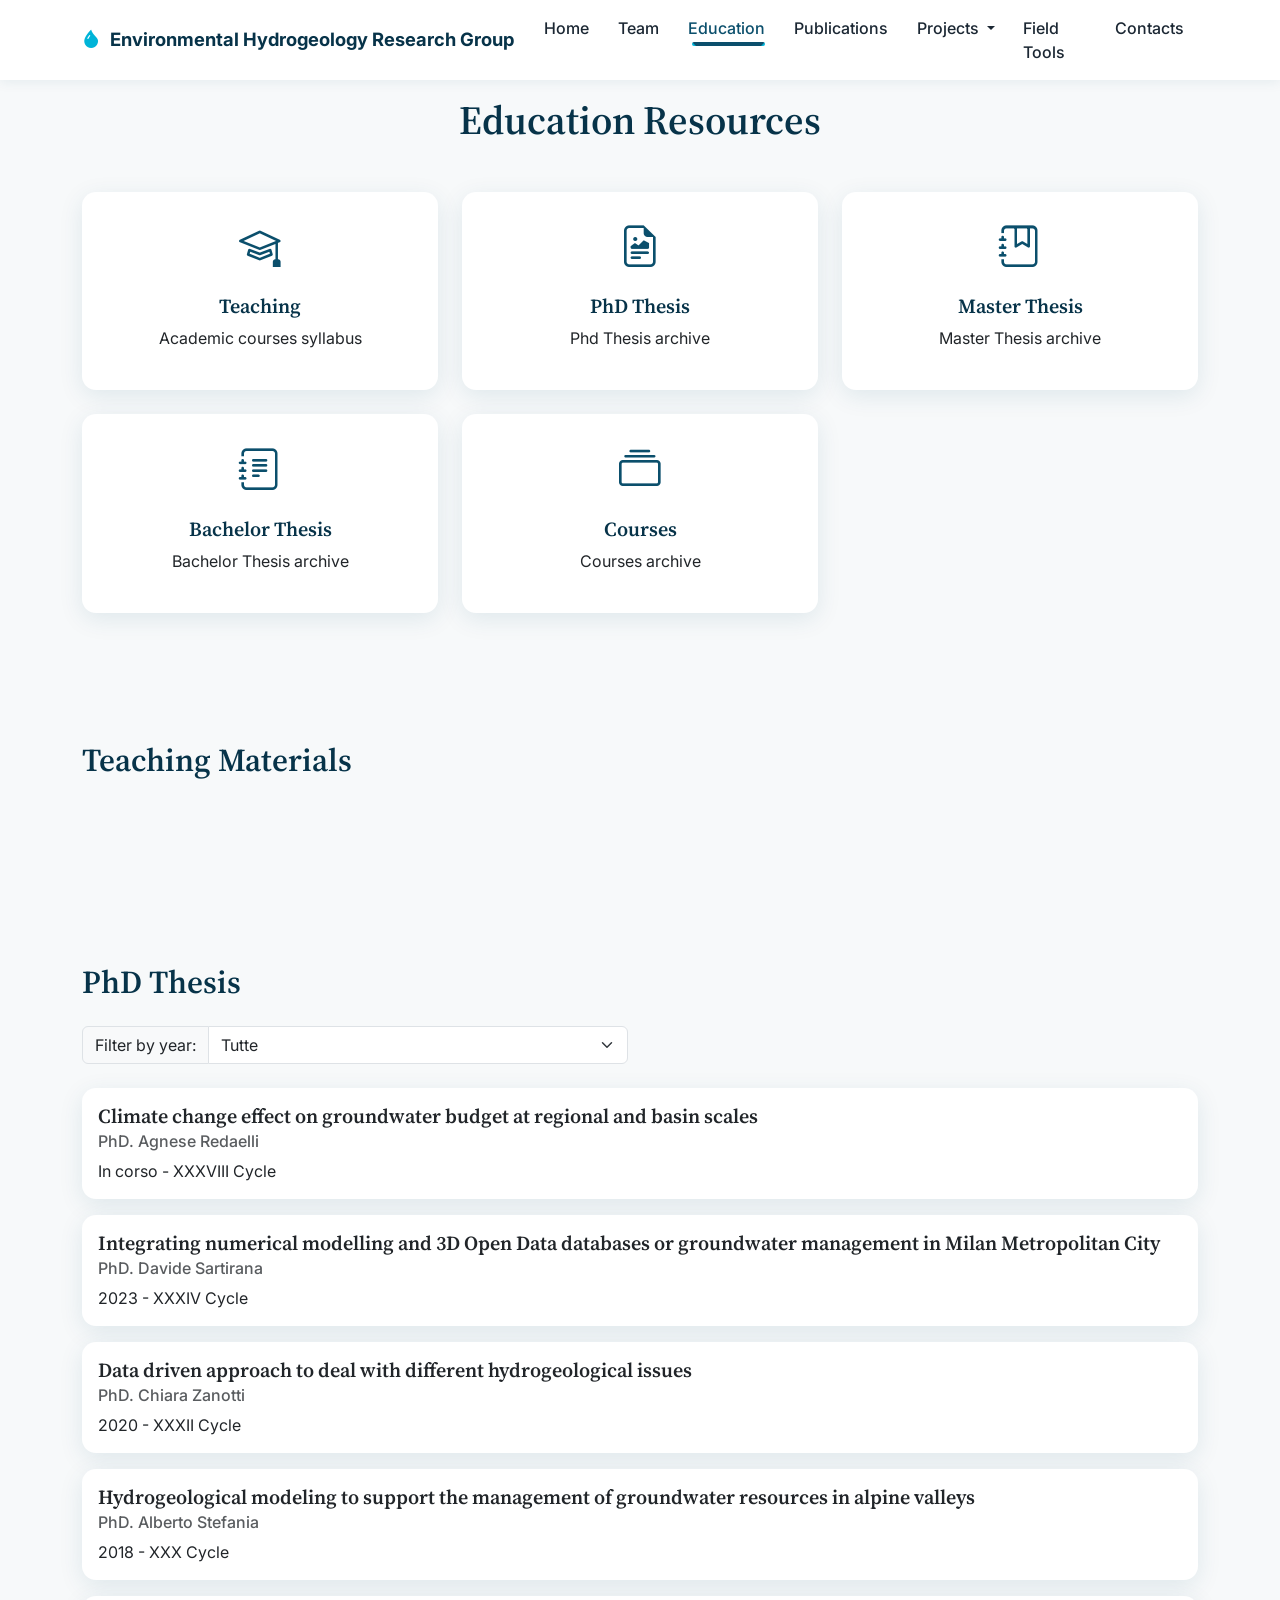
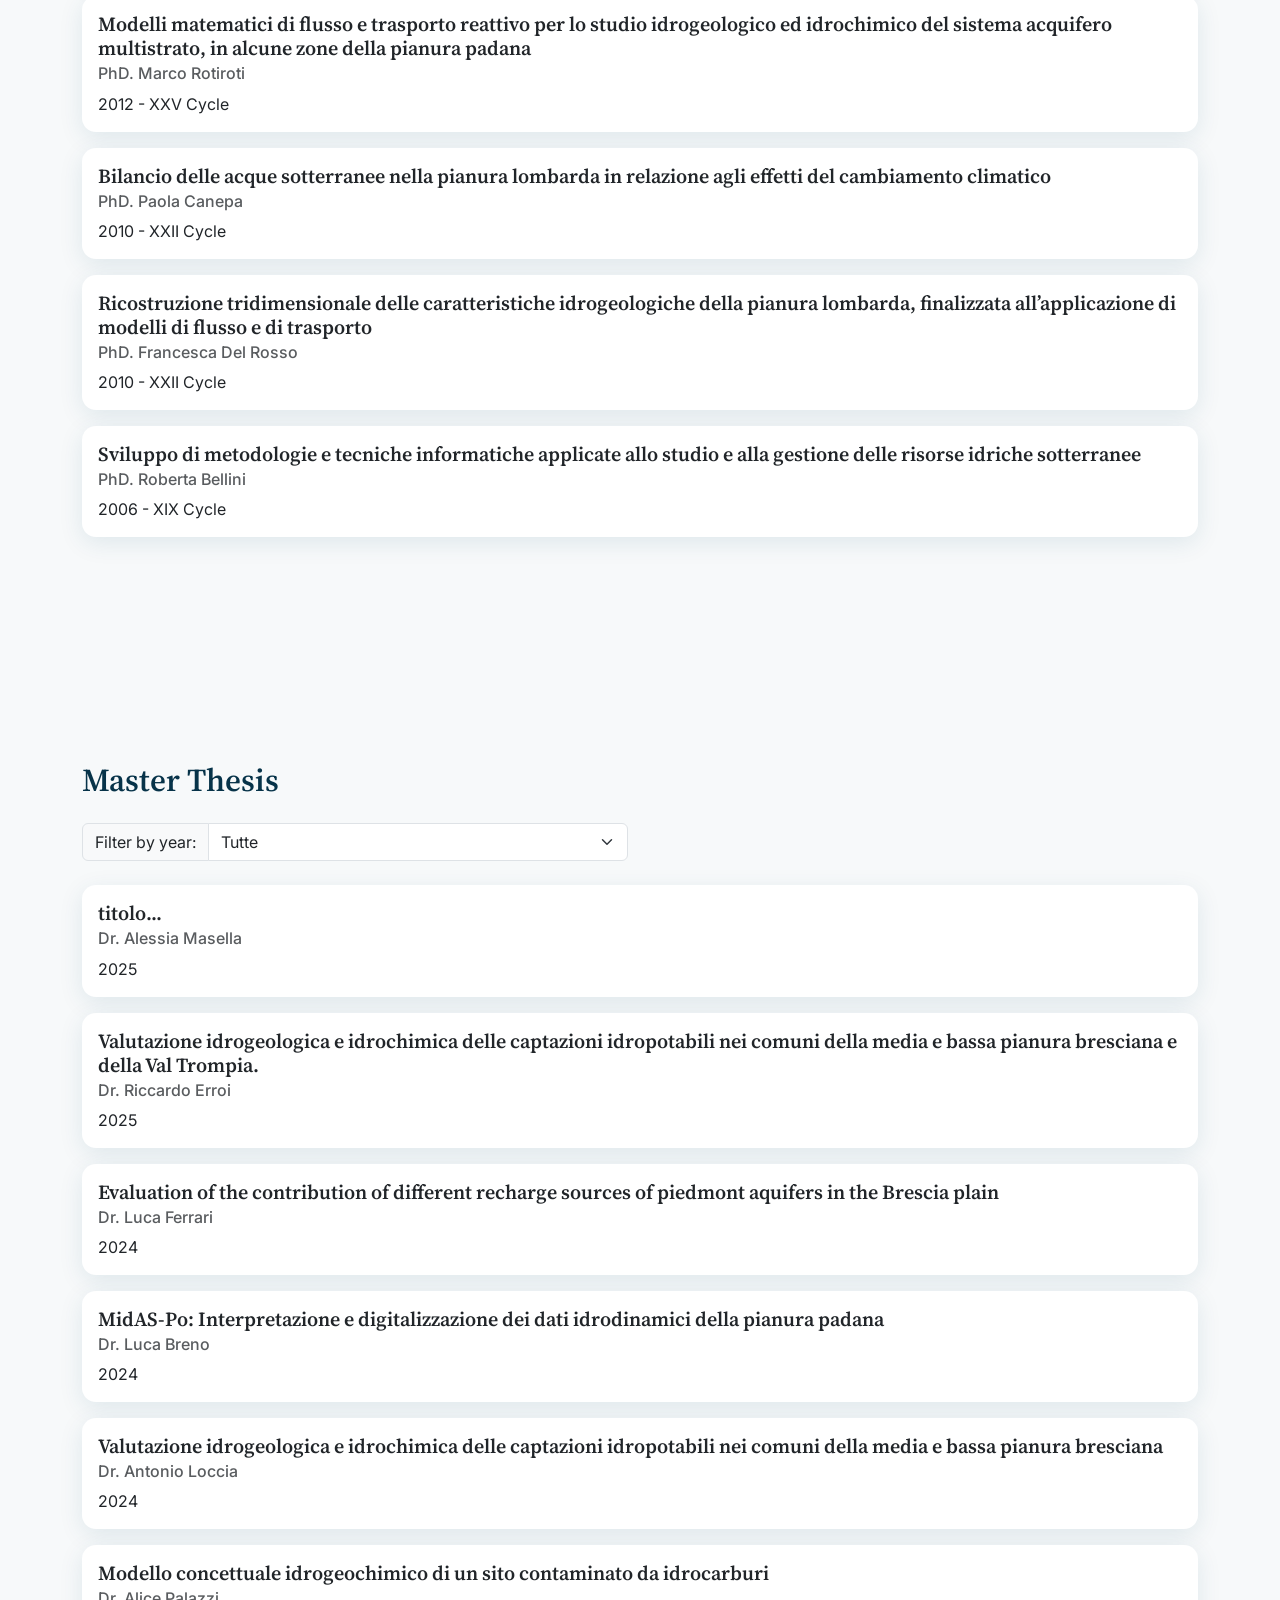
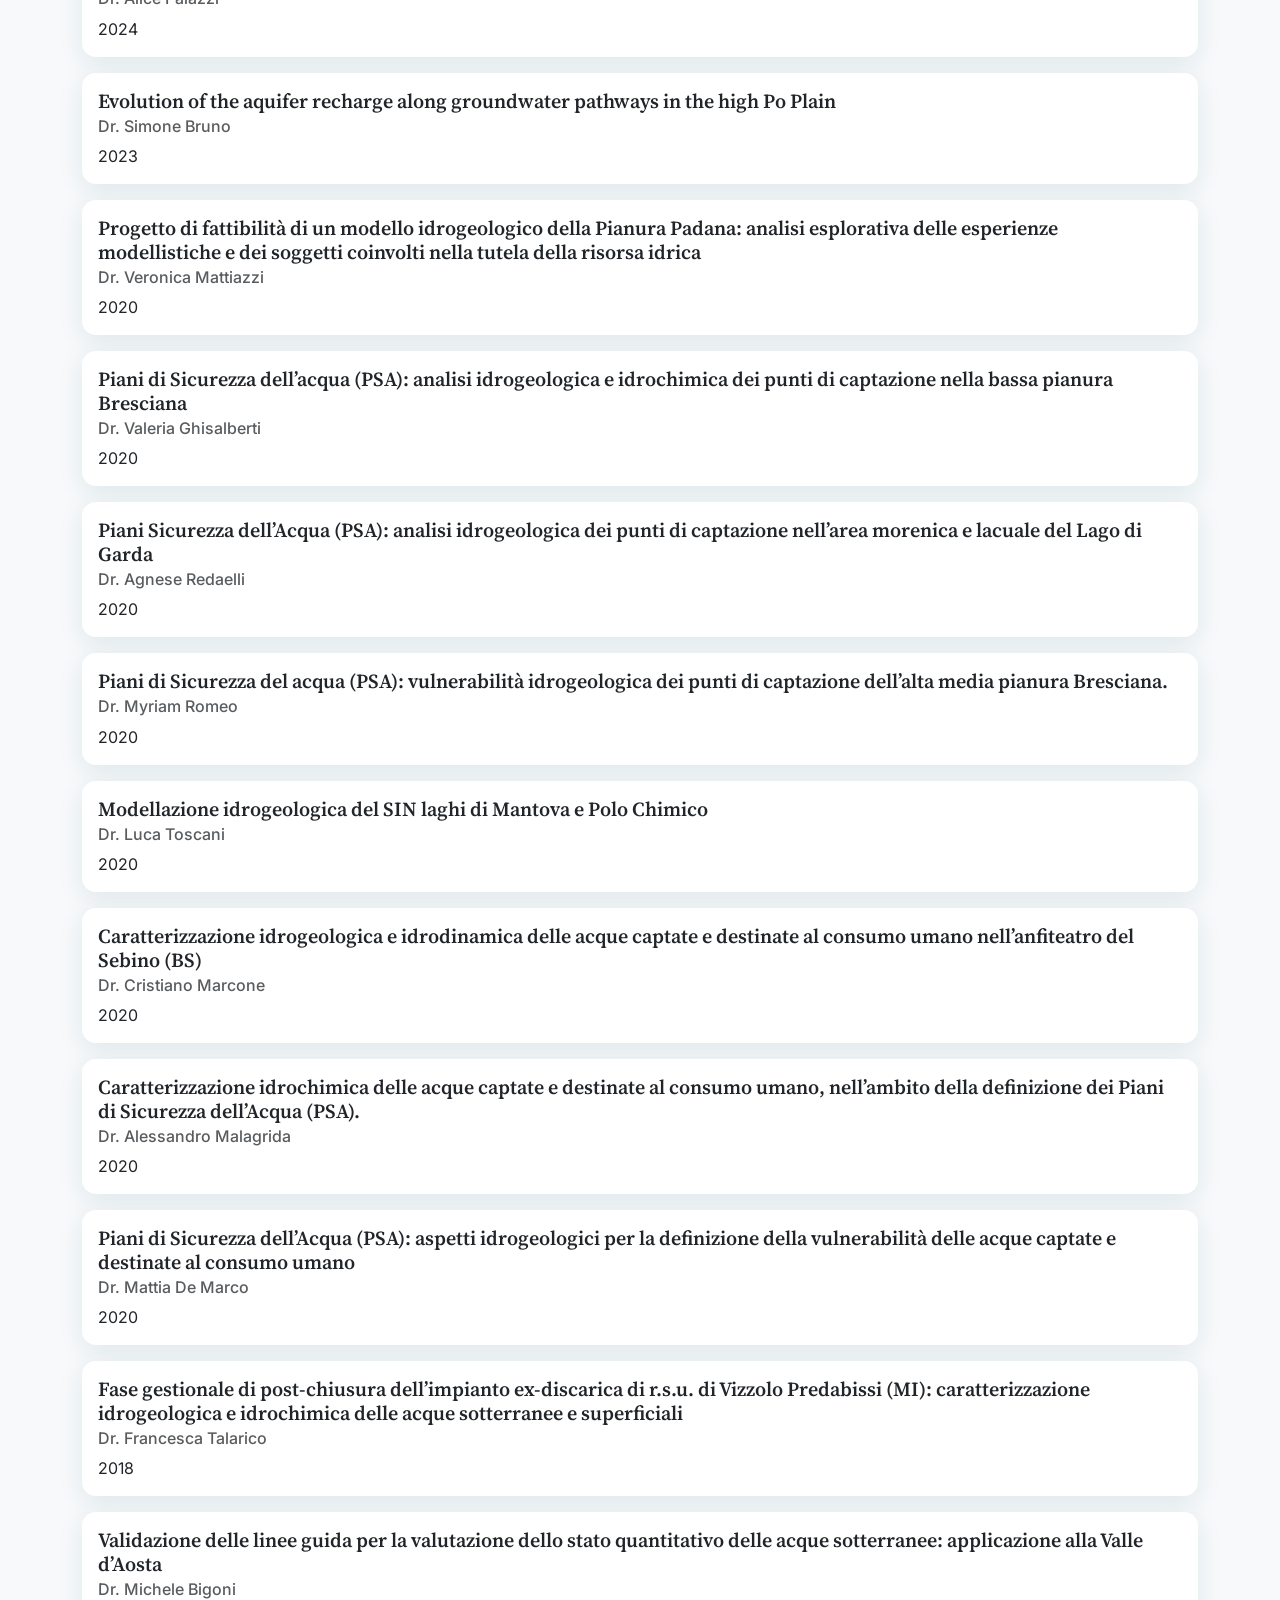
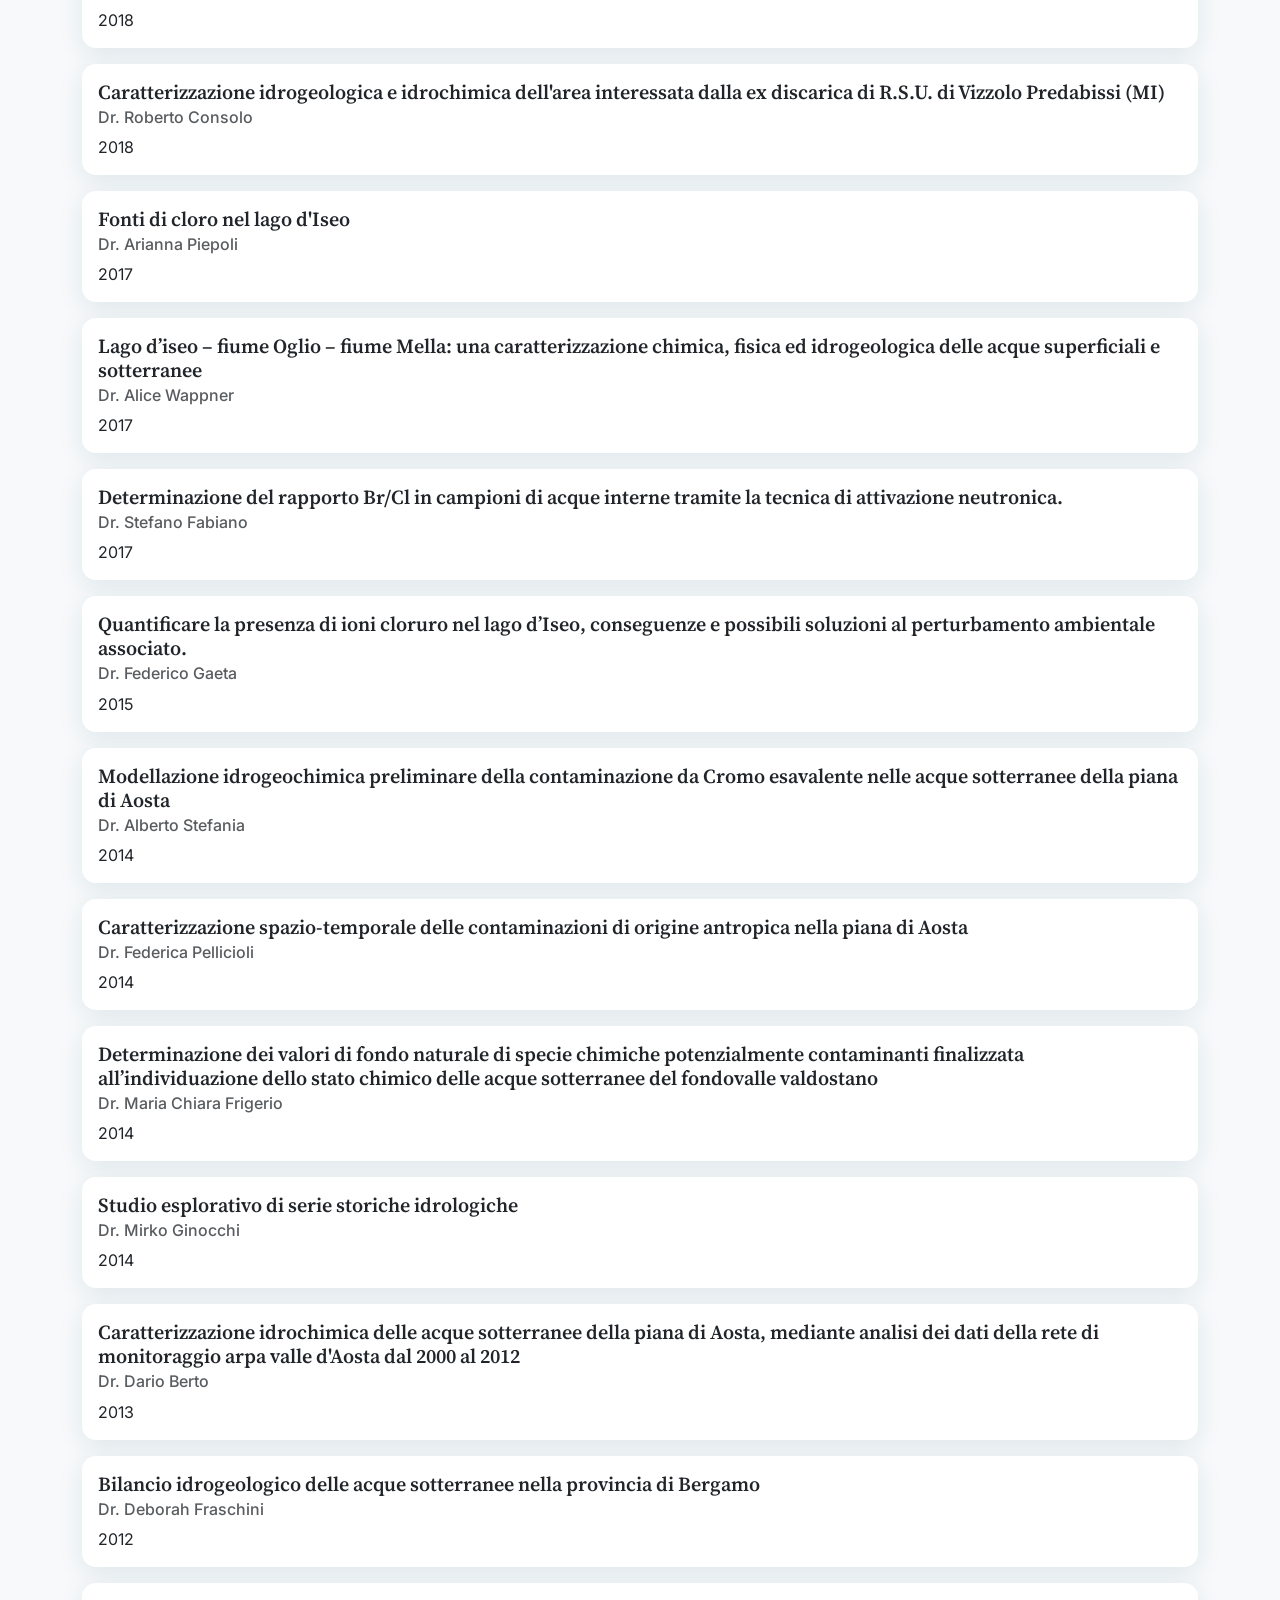
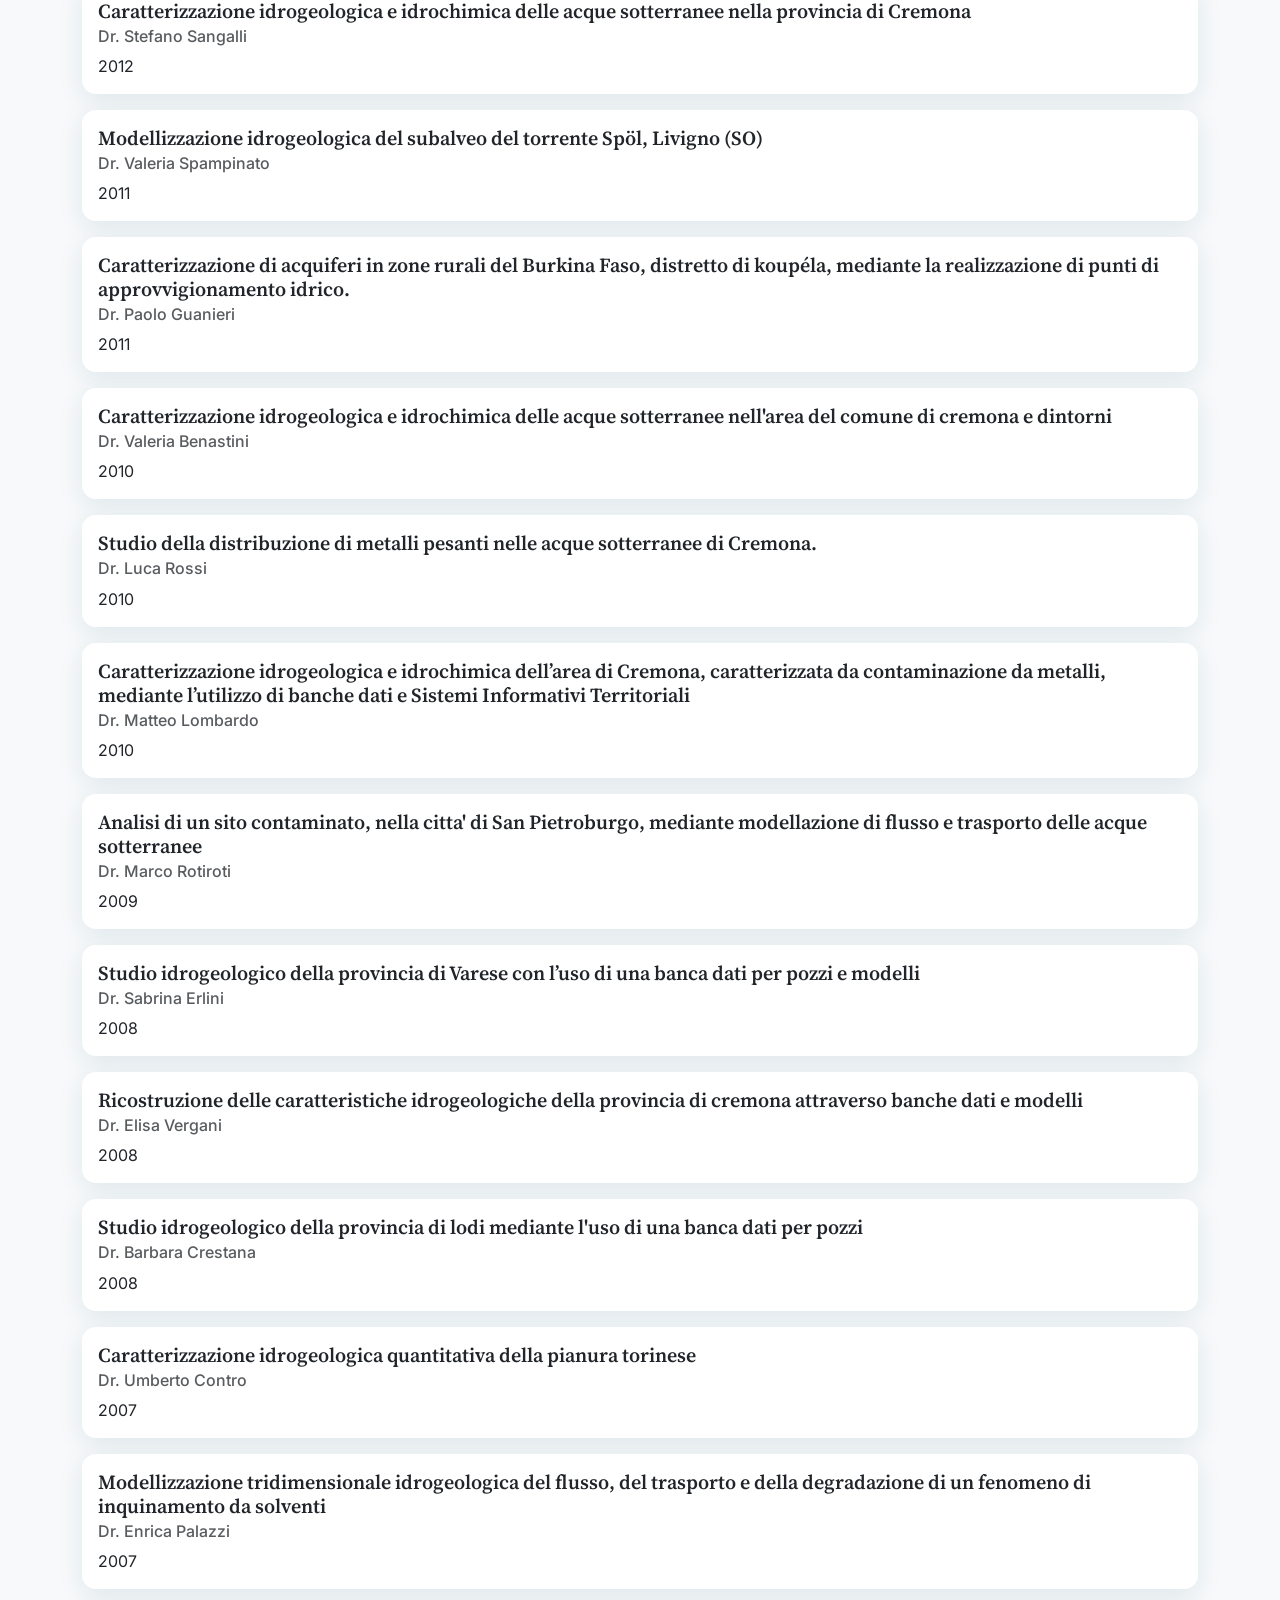
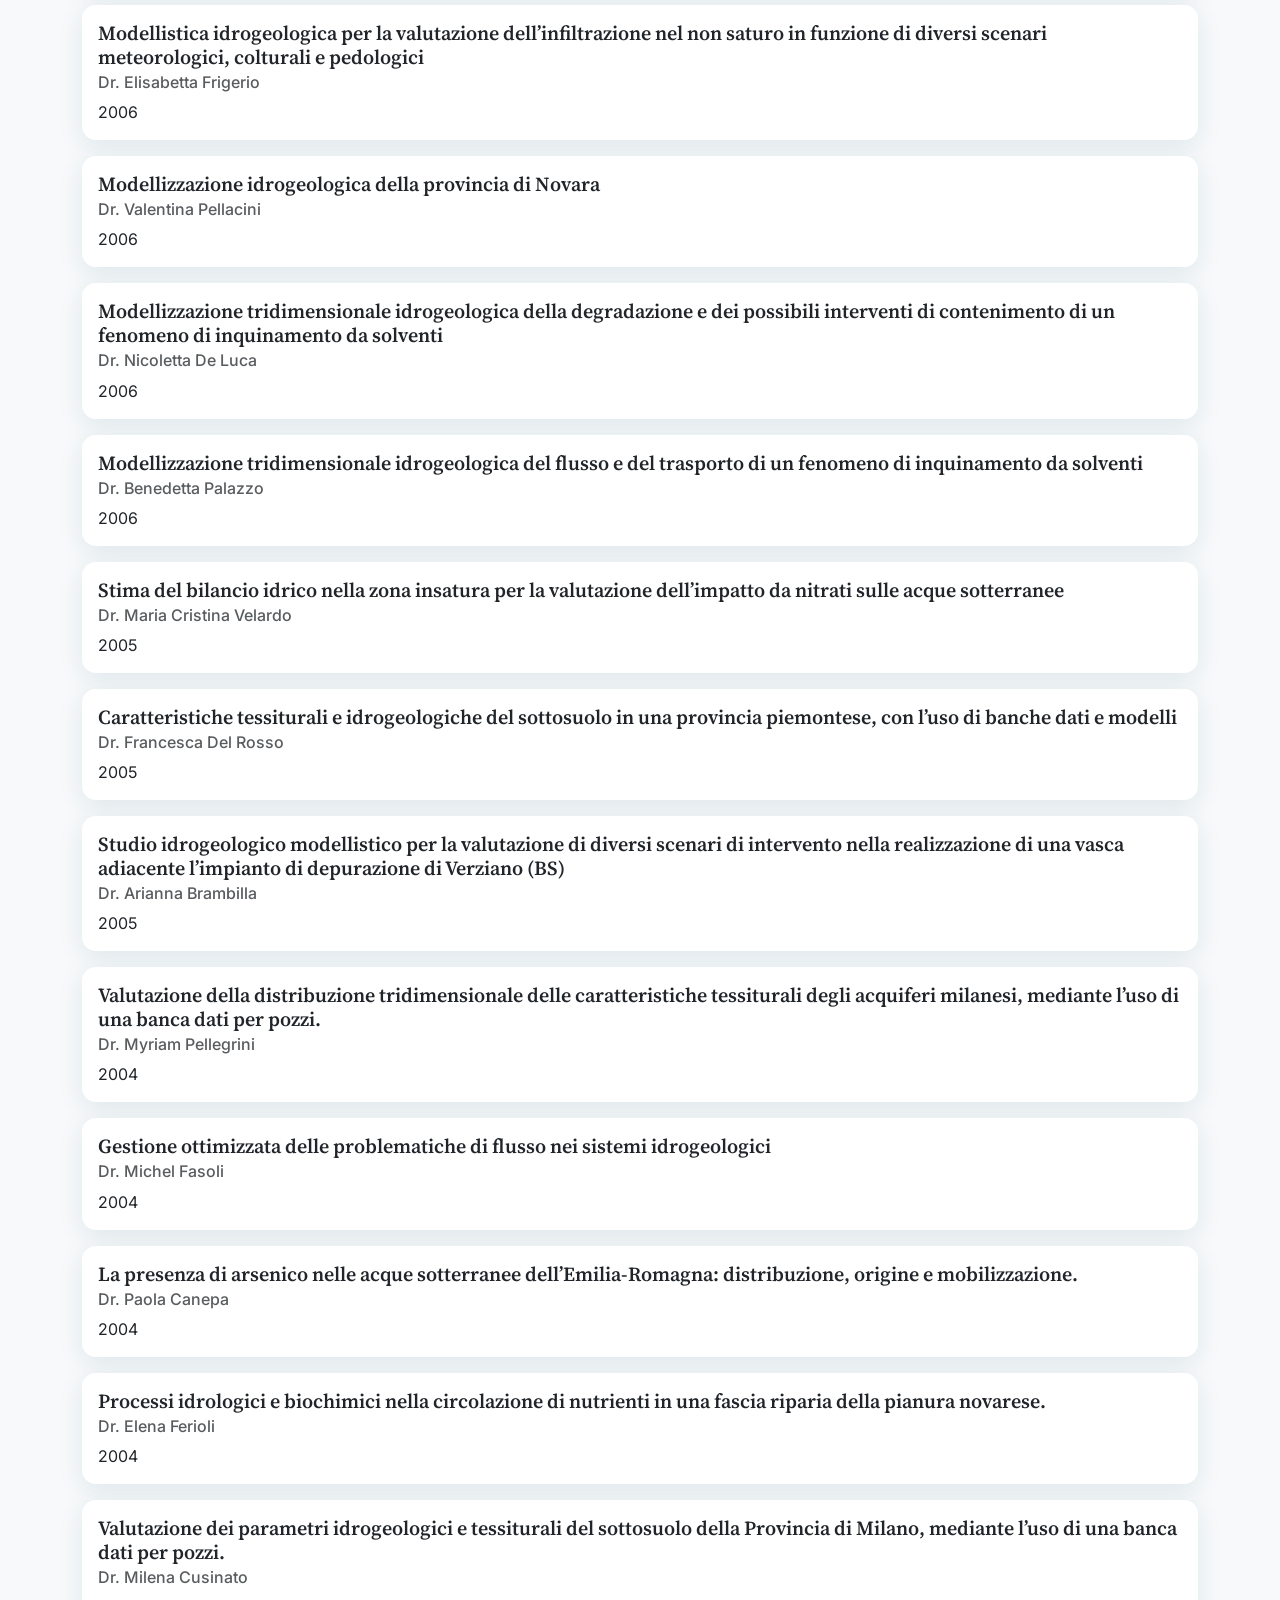
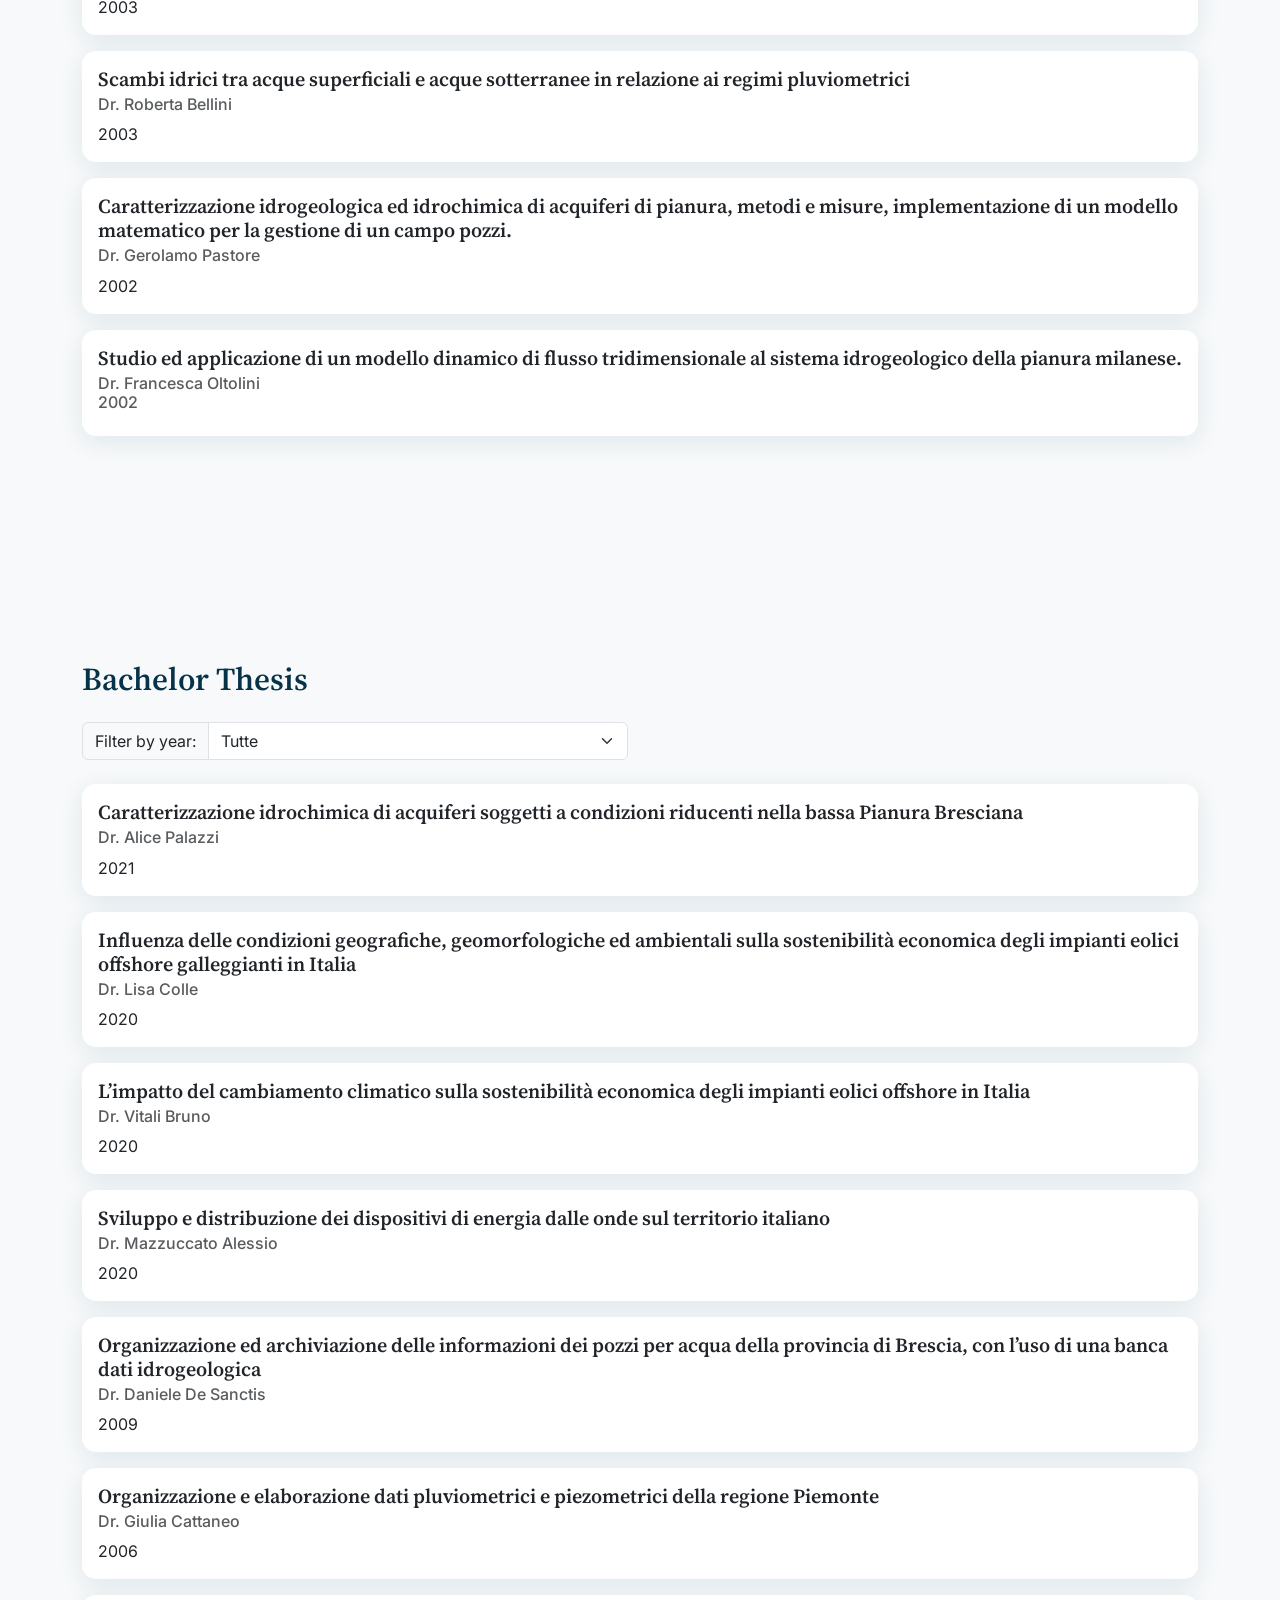
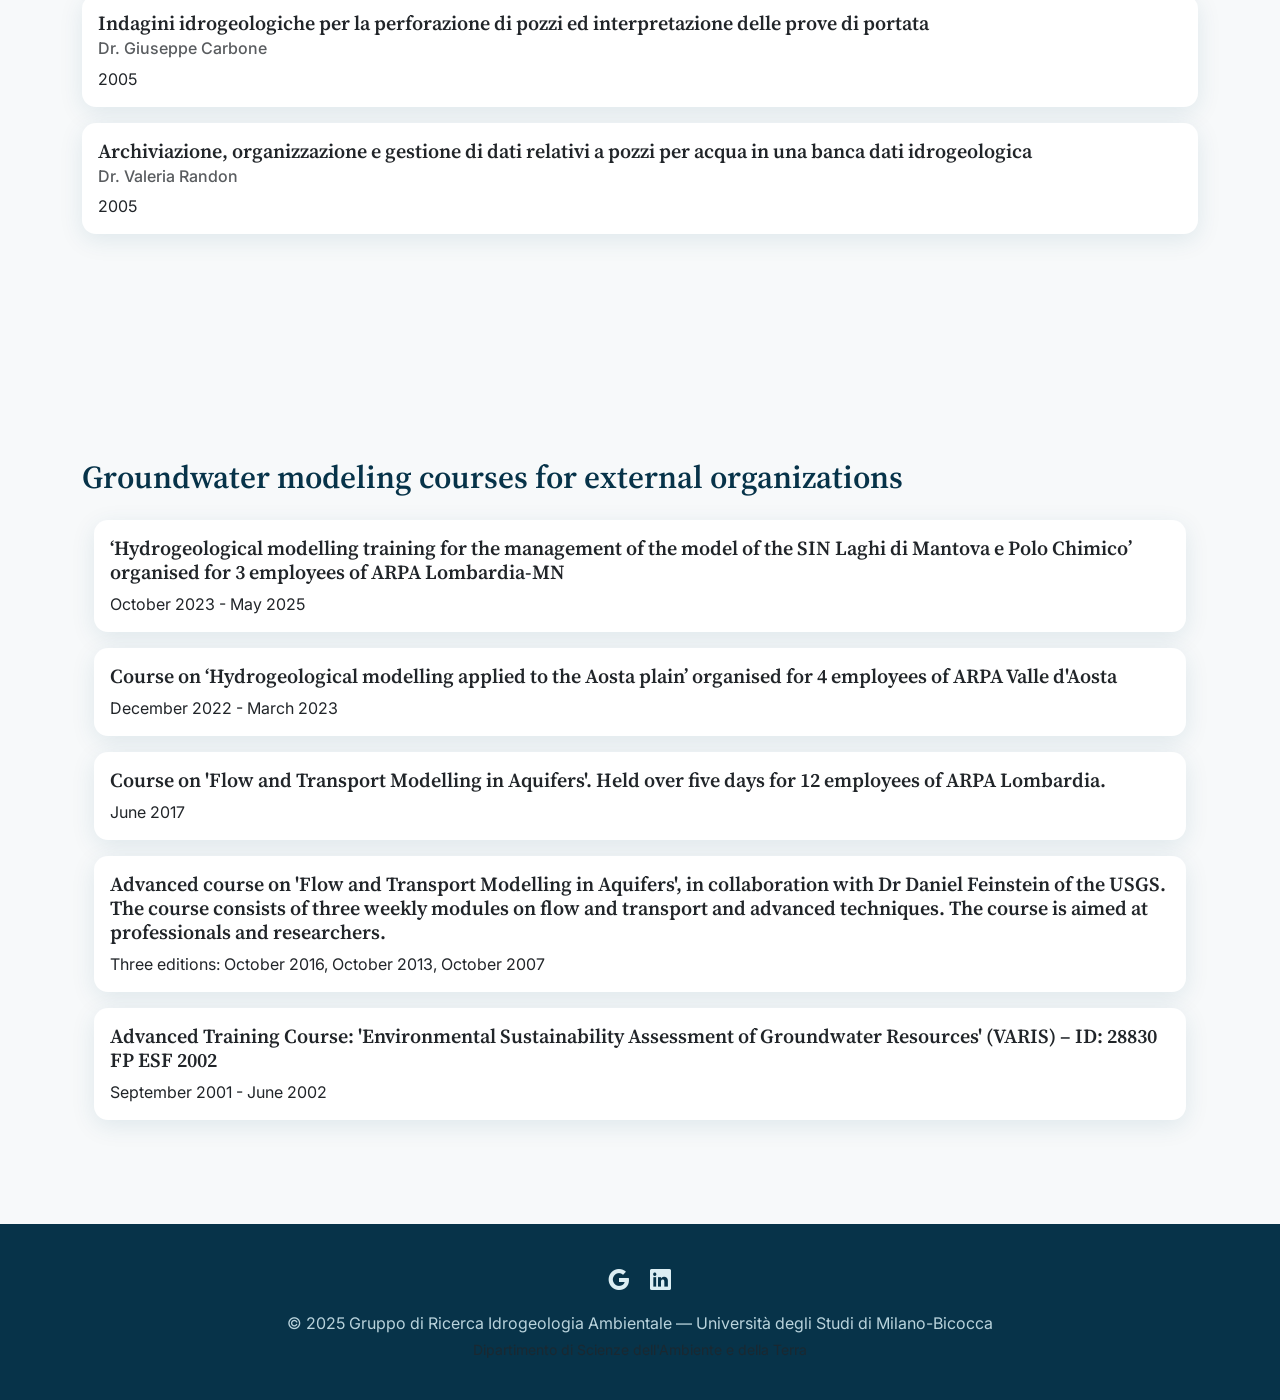
==== commit d1590243: "Add files via upload" ====
--- a/education.html
+++ b/education.html
@@ -4,118 +4,22 @@
     <meta charset="UTF-8">
     <meta name="viewport" content="width=device-width, initial-scale=1">
     <title>Education - Environmental Hydrogeology Research Group</title>
+    <meta name="description" content="Attività didattica: corsi, tesi di laurea e di dottorato del Gruppo di Ricerca di Idrogeologia Ambientale, Università di Milano-Bicocca.">
+    <link rel="preconnect" href="https://fonts.googleapis.com">
+    <link href="https://fonts.googleapis.com/css2?family=Inter:wght@400;500;600;700&family=Source+Serif+4:wght@600;700&display=swap" rel="stylesheet">
+
     
     <!-- Bootstrap CSS -->
     <link href="https://cdn.jsdelivr.net/npm/bootstrap@5.3.0/dist/css/bootstrap.min.css" rel="stylesheet">
     
     <!-- Bootstrap Icons -->
     <link rel="stylesheet" href="https://cdn.jsdelivr.net/npm/bootstrap-icons@1.10.0/font/bootstrap-icons.css">
-    
-    <style>
-        .education-card {
-            transition: all 0.3s ease;
-            min-height: 200px;
-            border: none;
-            background: #f8f9fa;
-            position: relative;
-            overflow: hidden;
-        }
-
-        .education-card:hover {
-            transform: translateY(-5px);
-            box-shadow: 0 5px 15px rgba(0,0,0,0.1);
-        }
-
-        .education-icon {
-            font-size: 3rem;
-            margin-bottom: 1rem;
-            color: #0d6efd;
-        }
-
-        .education-section {
-            padding: 80px 0;
-            display: none; /* Nascondi le sezioni inizialmente */
-        }
-
-        .education-section.active {
-            display: block; /* Mostra solo la sezione attiva */
-        }
-
-        .nav-card {
-            cursor: pointer;
-        }
-        .navbar-nav .nav-item.dropdown:hover .dropdown-menu {
-    display: block;
-}
-
-.navbar-nav .nav-item.dropdown:hover .nav-link {
-   /* Puoi aggiungere stili specifici per il link Education al hover se lo desideri */
-}
-        .navbar-nav .nav-item.dropdown > .nav-link .bi {
-    transform: scale(0.7);
-    display: inline-block;
-}
-
-.dropdown-menu[aria-labelledby="navbarDropdownMenuLink"] {
-    margin-top: 0; /* Evita il "salto" visivo */
-}
-        .nav-item.dropdown .dropdown-toggle {
-    display: flex !important;
-    align-items: center;
-    padding: 0 0.5rem;
-}
-
-/* Mantieni hover sulla sezione completa */
-.nav-item.dropdown:hover .dropdown-menu {
-    display: block;
-}
- 
-    </style>
-    </style>
+    <link rel="stylesheet" href="assets/css/style.css">
 </head>
 <body>
 
     <!-- Navbar -->
-    <nav class="navbar navbar-expand-lg navbar-dark bg-dark fixed-top">
-        <div class="container">
-            <a class="navbar-brand" href="index.html">
-              <i class="bi bi-droplet animate-pulse" style="color: #00b4d8; font-size: 1.25rem;"></i> Environmental Hydrogeology Research Group
-            </a>
-            <button class="navbar-toggler" type="button" data-bs-toggle="collapse" data-bs-target="#navbarNav">
-                <span class="navbar-toggler-icon"></span>
-            </button>
-            <div class="collapse navbar-collapse" id="navbarNav">
-                 <ul class="navbar-nav ms-auto">
-                 <li class="nav-item"><a class="nav-link active" href="index.html">Home</a></li>
-                 <li class="nav-item"><a class="nav-link active" href="team.html">Team</a></li>
-                    <li class="nav-item dropdown">
-                        <a class="nav-link active d-flex align-items-center" href="education.html" id="navbarDropdownMenuLink">
-                            Education
-                            <i class="bi bi-caret-down-fill ms-1"></i> </a>
-                        <ul class="dropdown-menu" aria-labelledby="navbarDropdownMenuLink">
-                            <li><a class="dropdown-item" href="#">Teaching</a></li>
-                            <li><a class="dropdown-item" href="#">PhD Thesis</a></li>
-                            <li><a class="dropdown-item" href="#">Master Thesis</a></li>
-                            <li><a class="dropdown-item" href="#">Bachelor Thesis</a></li>
-                            <li><a class="dropdown-item" href="#">Courses</a></li>
-                        </ul>
-                    </li>
-                     <li class="nav-item"><a class="nav-link active" href="pubblicazioni.html">Publications</a></li>
-                          <li class="nav-item dropdown">
-                        <a class="nav-link active d-flex align-items-center" href="progetti.html?filter=tutti" id="navbarDropdownMenuLink">
-                            Projects
-                            <i class="bi bi-caret-down-fill ms-1"></i> </a>
-                        <ul class="dropdown-menu" aria-labelledby="navbarDropdownMenuLink">
-                             <li><a class="dropdown-item" href="progetti.html?filter=attivi">Active</a></li>
-                             <li><a class="dropdown-item" href="progetti.html?filter=conclusi">Concluded</a></li>
-                        </ul>
-                    </li>
-                    <li class="nav-item"><a class="nav-link active" href="fieldkit.html">Field Tools</a></li>
-                    <li class="nav-item"><a class="nav-link active" href="#contatti">Contacts</a></li>
-                </ul>
-            </div>
-        </div>
-    </nav>
+    <div id="navbar-placeholder"></div>
     <!-- Sezione Card Educazione -->
  <main class="container my-5 pt-5">
     <h1 class="text-center mb-5">Education Resources</h1>
@@ -828,16 +732,7 @@
             </section>
      
     </div>
-    <footer class="bg-black text-white py-4" id="contatti">
-        <div class="container text-center">
-            <div class="mb-3">
-                <a href="#" class="text-white me-3"><i class="bi bi-twitter"></i></a>
-                <a href="#" class="text-white me-3"><i class="bi bi-linkedin"></i></a>
-                <a href="#" class="text-white me-3"><i class="bi bi-google"></i></a>
-            </div>
-            <p class="mb-0">&copy; 2025 Gruppo di Ricerca Idrogeologia Ambientale - Università degli Studi di Milano-Bicocca</p>
-        </div>
-    </footer>
+    <div id="footer-placeholder"></div>
 
     <!-- Script per gestione sezioni -->
     <script>
@@ -898,5 +793,7 @@
     });
 </script>
 
+    <script src="https://cdn.jsdelivr.net/npm/bootstrap@5.3.0/dist/js/bootstrap.bundle.min.js"></script>
+    <script src="assets/js/include.js"></script>
 </body>
 </html>
--- a/assets/css/style.css
+++ b/assets/css/style.css
@@ -0,0 +1,175 @@
+/* =========================================================
+   Environmental Hydrogeology Research Group — stylesheet unico
+   Modifica solo questo file per cambiare l'aspetto di tutto il sito.
+   ========================================================= */
+
+:root {
+  --color-primary: #0b4f6c;      /* blu petrolio, scientifico */
+  --color-primary-dark: #073349;
+  --color-accent: #00b4d8;       /* ciano acqua, già usato nel logo */
+  --color-accent-light: #90e0ef;
+  --color-ink: #1b2733;
+  --color-muted: #5b6b76;
+  --color-bg: #f7f9fa;
+  --color-surface: #ffffff;
+  --radius: 14px;
+  --shadow-soft: 0 6px 24px rgba(11, 79, 108, 0.10);
+  --shadow-hover: 0 14px 32px rgba(11, 79, 108, 0.18);
+  --transition: all 0.3s ease;
+}
+
+body {
+  font-family: 'Inter', system-ui, -apple-system, sans-serif;
+  color: var(--color-ink);
+  background: var(--color-bg);
+}
+
+h1, h2, h3, h4, h5, .navbar-brand {
+  font-family: 'Source Serif 4', Georgia, serif;
+  font-weight: 600;
+  color: var(--color-primary-dark);
+}
+
+a { color: var(--color-primary); }
+a:hover { color: var(--color-accent); }
+
+section { padding: 80px 0; }
+@media (max-width: 768px) { section { padding: 56px 0; } }
+
+/* ---------- Navbar (unica per tutto il sito) ---------- */
+#main-nav {
+  background: rgba(255, 255, 255, 0.96);
+  backdrop-filter: blur(6px);
+  box-shadow: 0 2px 12px rgba(11, 79, 108, 0.08);
+}
+#main-nav .navbar-brand {
+  font-family: 'Inter', sans-serif;
+  font-weight: 700;
+  color: var(--color-primary-dark);
+  font-size: 1.15rem;
+}
+#main-nav .navbar-brand i { color: var(--color-accent); margin-right: 6px; }
+#main-nav .nav-link {
+  color: var(--color-ink);
+  font-weight: 500;
+  padding: 0.5rem 0.9rem !important;
+  transition: var(--transition);
+}
+#main-nav .nav-link:hover,
+#main-nav .nav-link.active {
+  color: var(--color-primary);
+}
+#main-nav .nav-link.active { position: relative; }
+#main-nav .nav-link.active::after {
+  content: '';
+  position: absolute;
+  left: 0.9rem; right: 0.9rem; bottom: 0.15rem;
+  height: 2px;
+  background: var(--color-accent);
+  border-radius: 2px;
+}
+.navbar-nav .nav-item.dropdown:hover .dropdown-menu { display: block; margin-top: 0; }
+.dropdown-menu {
+  border: none;
+  box-shadow: var(--shadow-soft);
+  border-radius: 10px;
+}
+.dropdown-item:active, .dropdown-item:hover { background: var(--color-accent-light); color: var(--color-primary-dark); }
+
+/* ---------- Hero ---------- */
+.hero-section {
+  position: relative;
+  min-height: 420px;
+  height: 60vh;
+  margin-top: 56px;
+  margin-bottom: 40px;
+  display: flex;
+  align-items: center;
+  background: linear-gradient(rgba(7, 51, 73, 0.55), rgba(7, 51, 73, 0.55)), url('../../image/logo/collage.jpg') center/cover;
+}
+.hero-section h1 { color: #fff; font-weight: 700; }
+.hero-section .lead { color: #eaf6fa; }
+@media (max-width: 768px) {
+  .hero-section { height: 50vh; min-height: 320px; background-attachment: scroll; }
+  .hero-section .display-4 { font-size: 2.3rem; }
+}
+
+/* ---------- Card generiche (education, fieldkit, progetti, pubblicazioni) ---------- */
+.card, .education-card, .card-publication, .hover-effect, .project-card .card {
+  border: none;
+  border-radius: var(--radius);
+  box-shadow: var(--shadow-soft);
+  transition: var(--transition);
+}
+.card:hover, .education-card:hover, .card-publication:hover, .hover-effect:hover {
+  transform: translateY(-5px);
+  box-shadow: var(--shadow-hover);
+}
+.education-icon, .fieldkit-icon { color: var(--color-primary); font-size: 2.6rem; margin-bottom: 1rem; }
+.badge.bg-secondary { background-color: var(--color-primary) !important; }
+.btn-primary { background: var(--color-primary); border-color: var(--color-primary); }
+.btn-primary:hover { background: var(--color-primary-dark); border-color: var(--color-primary-dark); }
+.btn-outline-primary { color: var(--color-primary); border-color: var(--color-primary); }
+.btn-outline-primary:hover { background: var(--color-primary); border-color: var(--color-primary); }
+
+.filter-btn.active { background-color: var(--color-primary) !important; color: #fff !important; border-color: var(--color-primary) !important; }
+
+.project-logo-wrapper { width: 100%; height: 200px; display: flex; align-items: center; justify-content: center; padding: 15px; }
+.project-logo { width: 100%; height: 170px; object-fit: contain; }
+@media (max-width: 768px) {
+  .project-logo-wrapper { height: 160px; padding: 10px; }
+  .project-logo { height: 120px; }
+}
+.project-card { transition: opacity 0.2s, max-height 0.3s, margin 0.3s, padding 0.3s; opacity: 1; max-height: 1000px; }
+.project-card.hidden { opacity: 0; max-height: 0; overflow: hidden; margin: 0; padding: 0; }
+
+/* ---------- Team: identity flip card ---------- */
+.identity-card-container { perspective: 1200px; width: 100%; margin: 1rem auto; }
+.identity-card { width: 100%; min-height: 260px; transform-style: preserve-3d; position: relative; }
+.identity-card-inner {
+  width: 100%; min-height: 260px; display: flex;
+  transform-style: preserve-3d;
+  transition: transform 0.6s cubic-bezier(0.4, 0.2, 0.2, 1);
+  position: relative;
+}
+.identity-card-container:hover .identity-card-inner,
+.identity-card-container:focus-within .identity-card-inner,
+.identity-card-inner.flipped { transform: rotateY(180deg); }
+.identity-card-front, .identity-card-back {
+  width: 100%; min-height: 260px; background: var(--color-surface);
+  box-shadow: var(--shadow-soft); border-radius: var(--radius);
+  position: absolute; top: 0; left: 0; display: flex; backface-visibility: hidden;
+}
+.identity-card-front { z-index: 2; }
+.identity-photo { width: 200px; min-width: 200px; height: 260px; display: flex; align-items: center; justify-content: center; background: #eef3f5; border-radius: var(--radius) 0 0 var(--radius); overflow: hidden; }
+.identity-photo img { width: 100%; height: 240px; object-fit: cover; border-radius: 10px; }
+.identity-content { flex: 1; padding: 32px 24px; display: flex; flex-direction: column; justify-content: center; }
+.identity-title { font-size: 1.4rem; font-weight: 600; font-family: 'Source Serif 4', serif; }
+.identity-role { font-size: 1rem; color: var(--color-accent); font-weight: 600; margin-bottom: 8px; }
+.identity-desc { font-size: 0.98rem; color: var(--color-muted); }
+.identity-card-back { transform: rotateY(180deg); z-index: 3; background: #f2f8fa; flex-direction: column; padding: 32px; justify-content: center; align-items: flex-start; }
+.identity-back-title { font-size: 1.15rem; font-weight: 600; margin-bottom: 8px; color: var(--color-primary); }
+.identity-back-desc { font-size: 0.98rem; color: var(--color-muted); }
+.identity-back-contacts { margin-top: 1.5rem; }
+.identity-back-contacts a { margin-right: 10px; color: var(--color-primary); font-size: 1.3rem; }
+@media (max-width: 768px) {
+  .identity-card-front, .identity-card-back, .identity-card, .identity-card-inner, .identity-card-container {
+    min-height: 0; flex-direction: column;
+  }
+  .identity-photo { width: 100%; min-width: 0; height: 140px; border-radius: var(--radius) var(--radius) 0 0; }
+  .identity-photo img { height: 120px; }
+  .identity-content, .identity-card-back { padding: 18px; }
+}
+
+/* ---------- Pubblicazioni ---------- */
+.abstract-panel { background: #eef6f8 !important; border-left: 3px solid var(--color-accent); }
+
+/* ---------- Footer ---------- */
+.site-footer {
+  background: var(--color-primary-dark);
+  color: #dceef3;
+  padding: 40px 0;
+}
+.site-footer a { color: #dceef3; font-size: 1.3rem; margin: 0 8px; }
+.site-footer a:hover { color: var(--color-accent-light); }
+.site-footer p { color: #b9d3dc; }
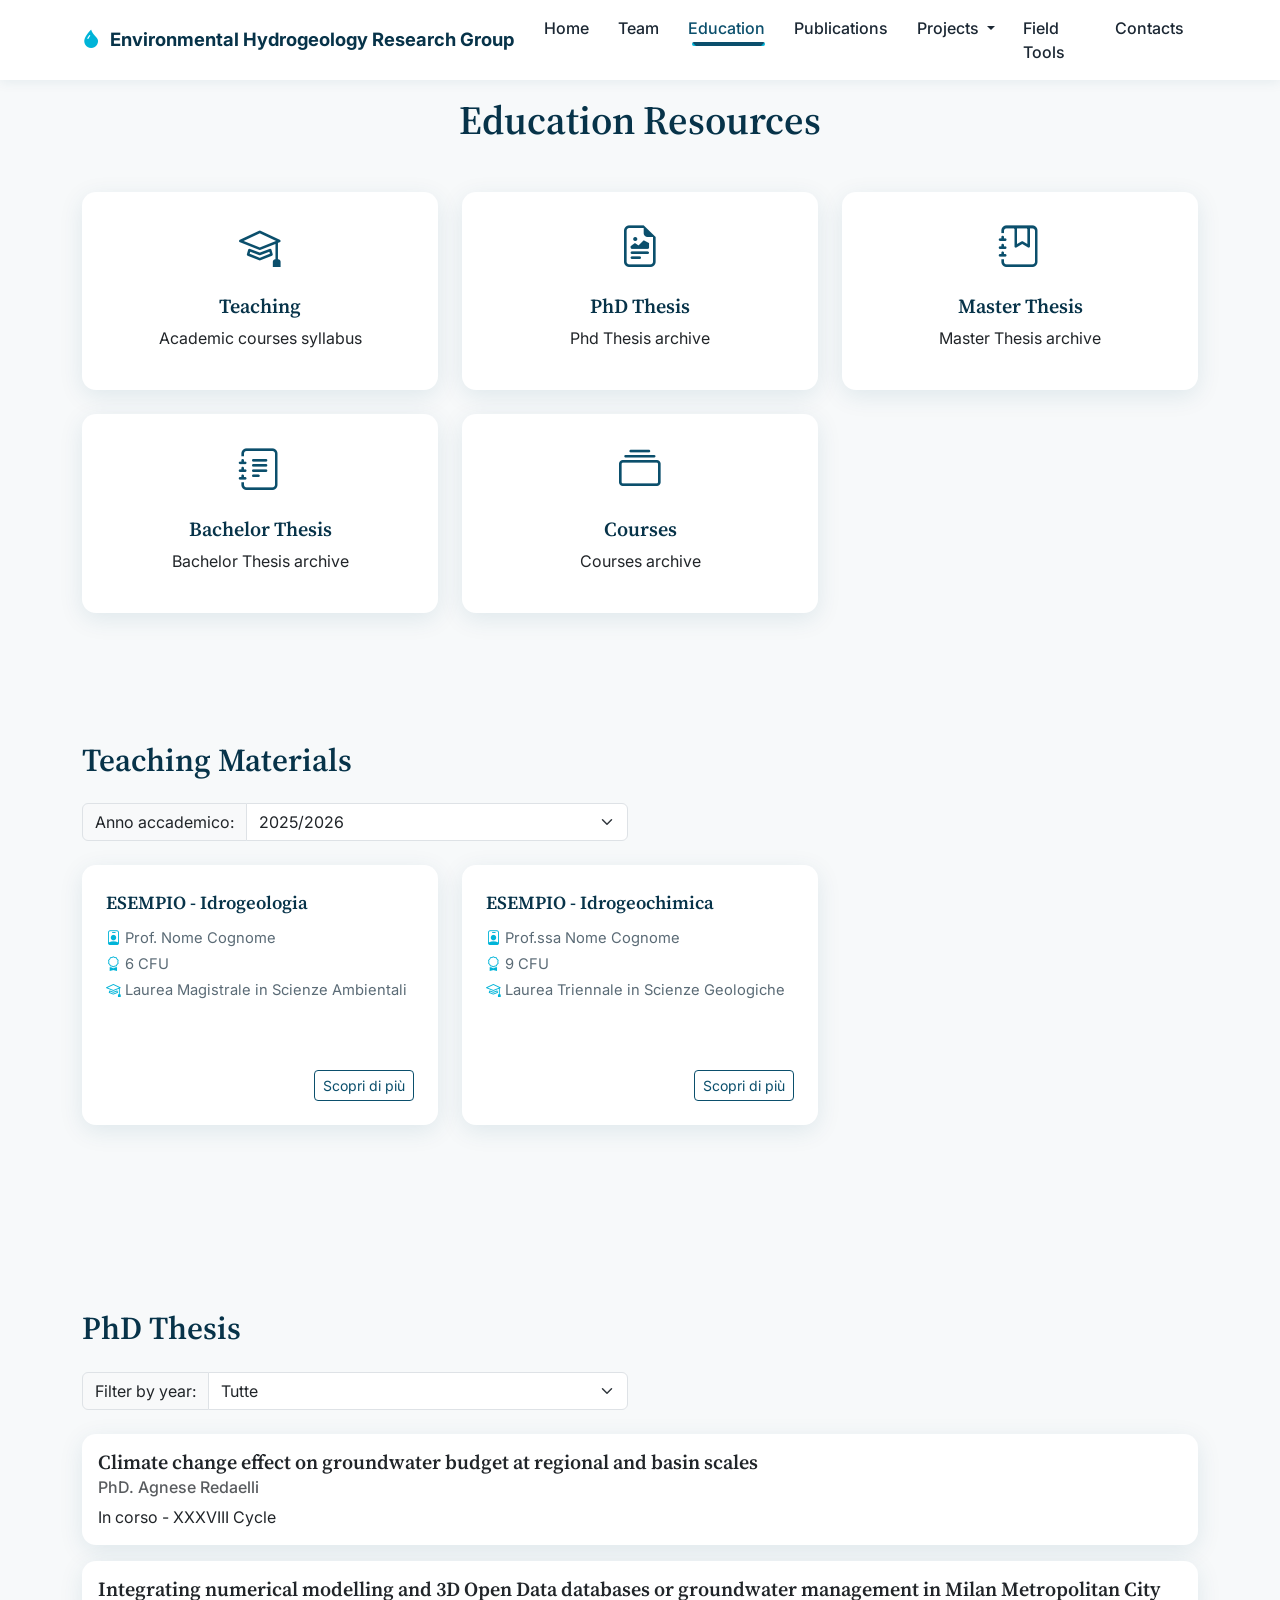
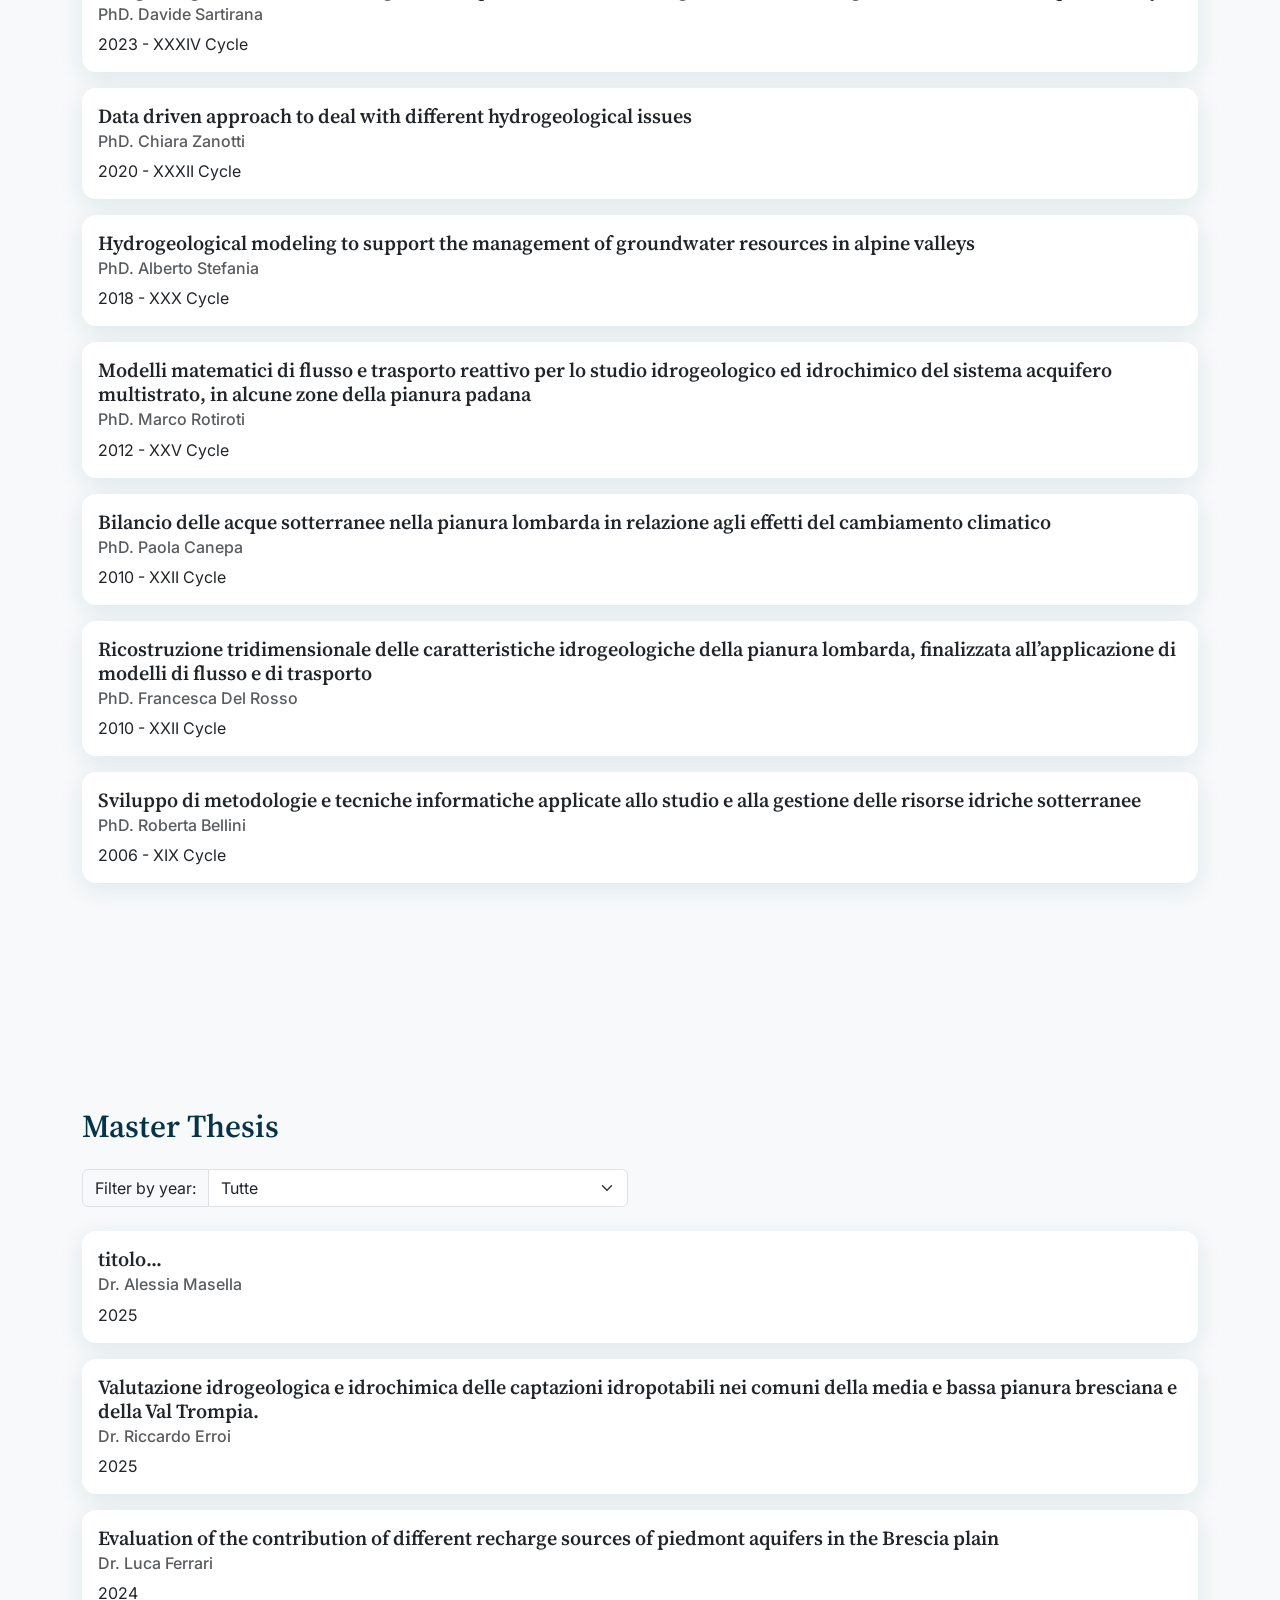
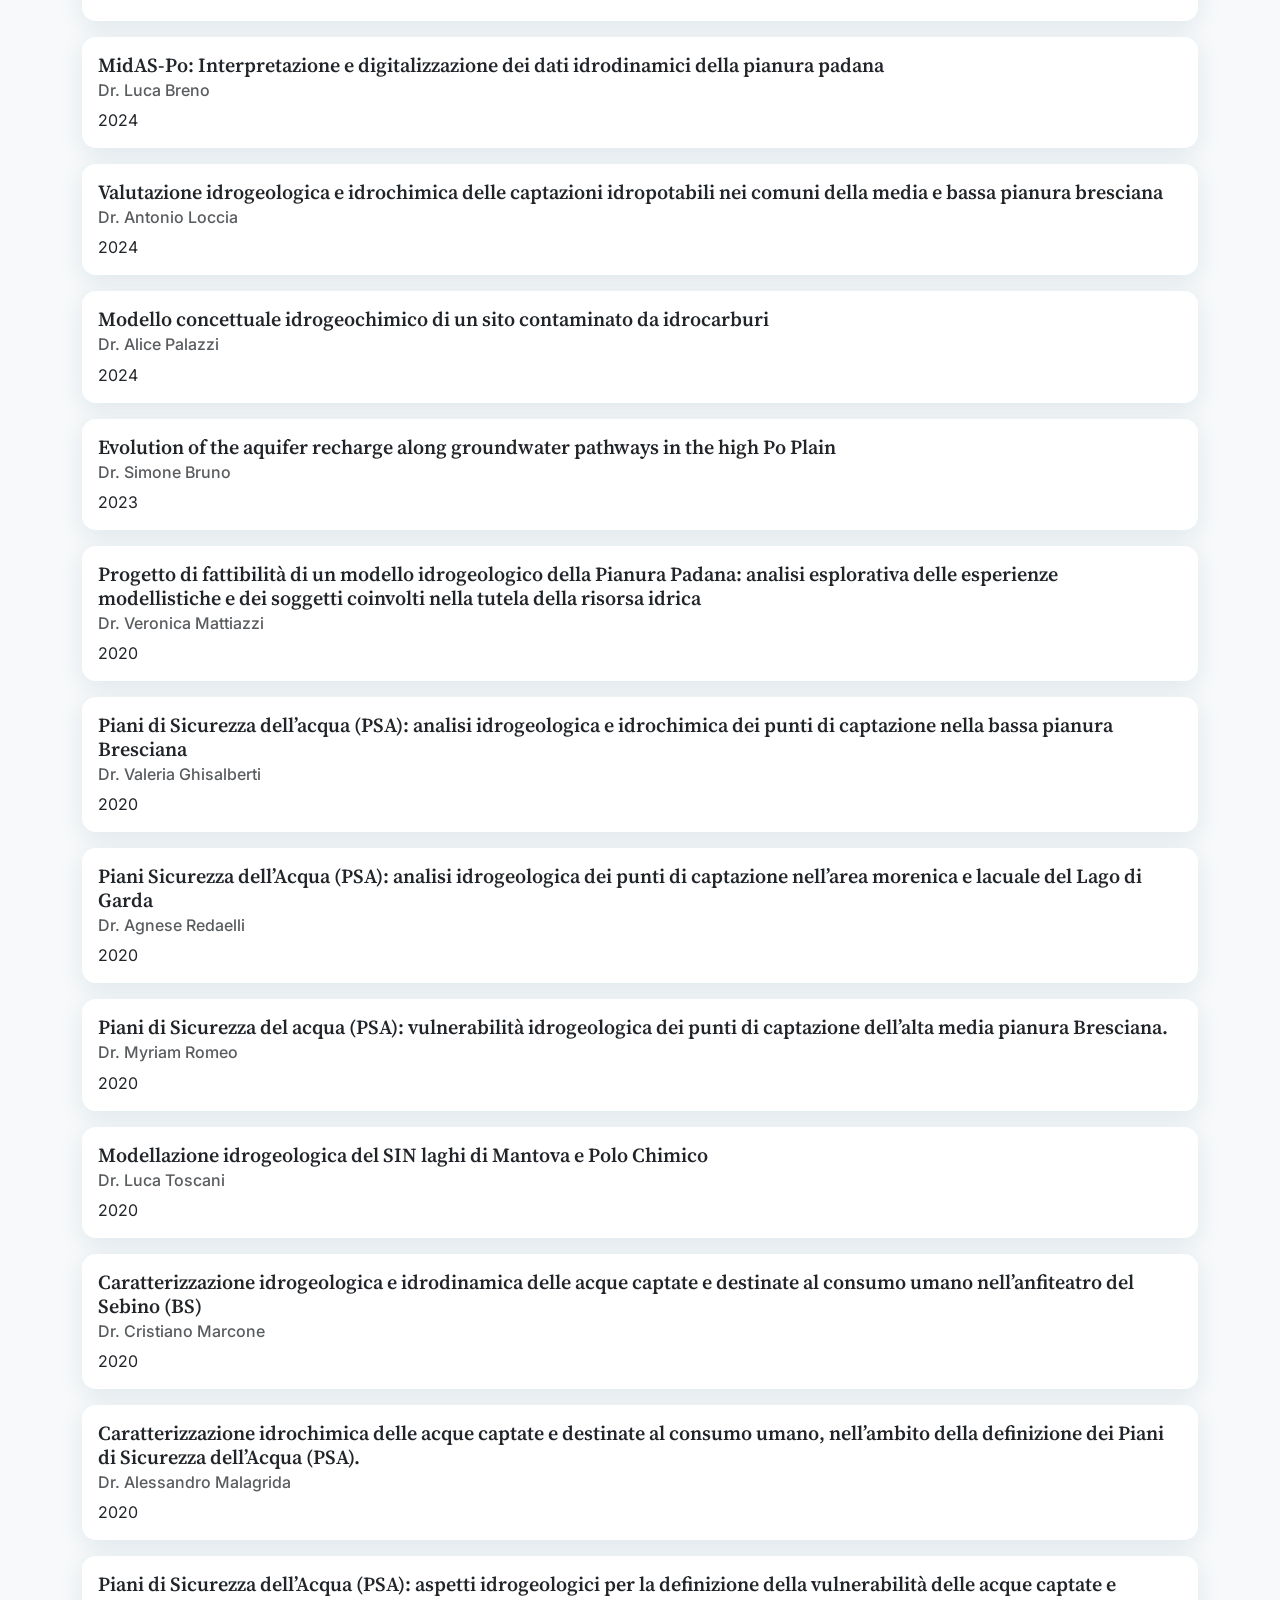
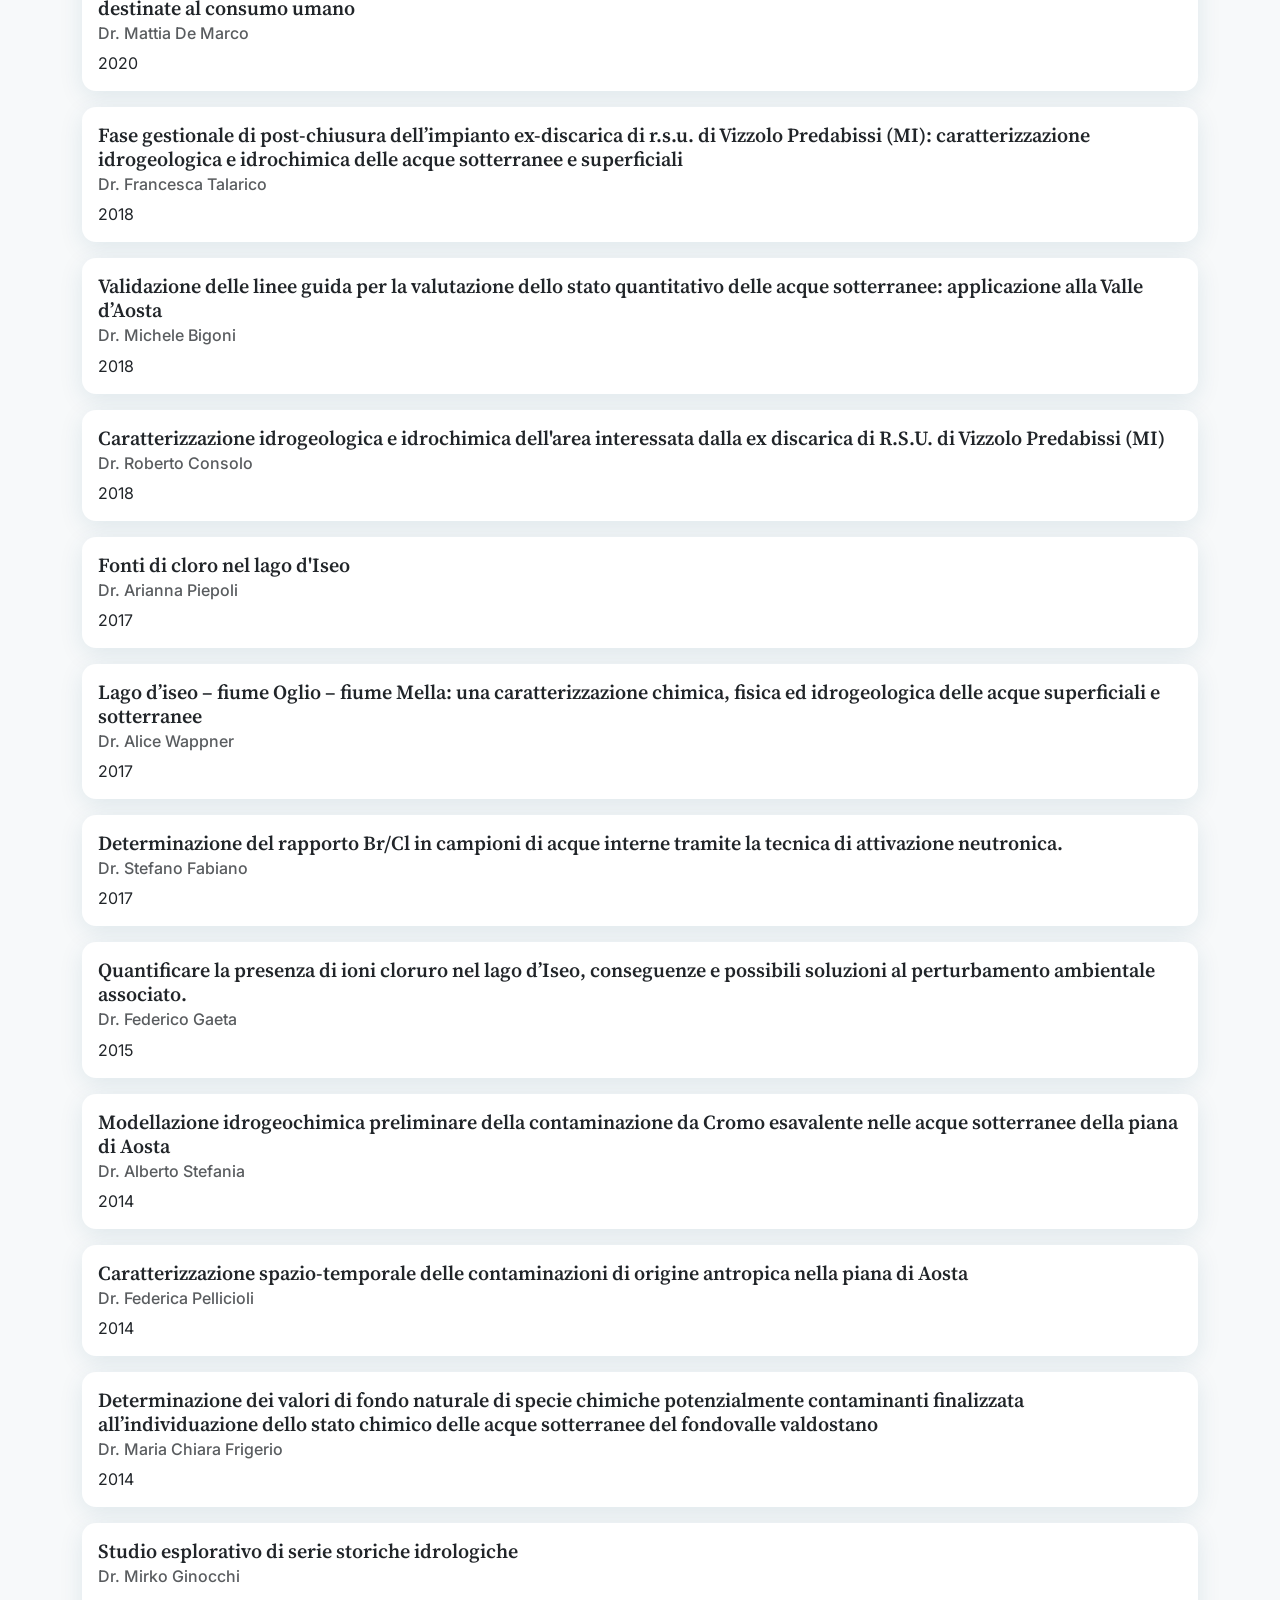
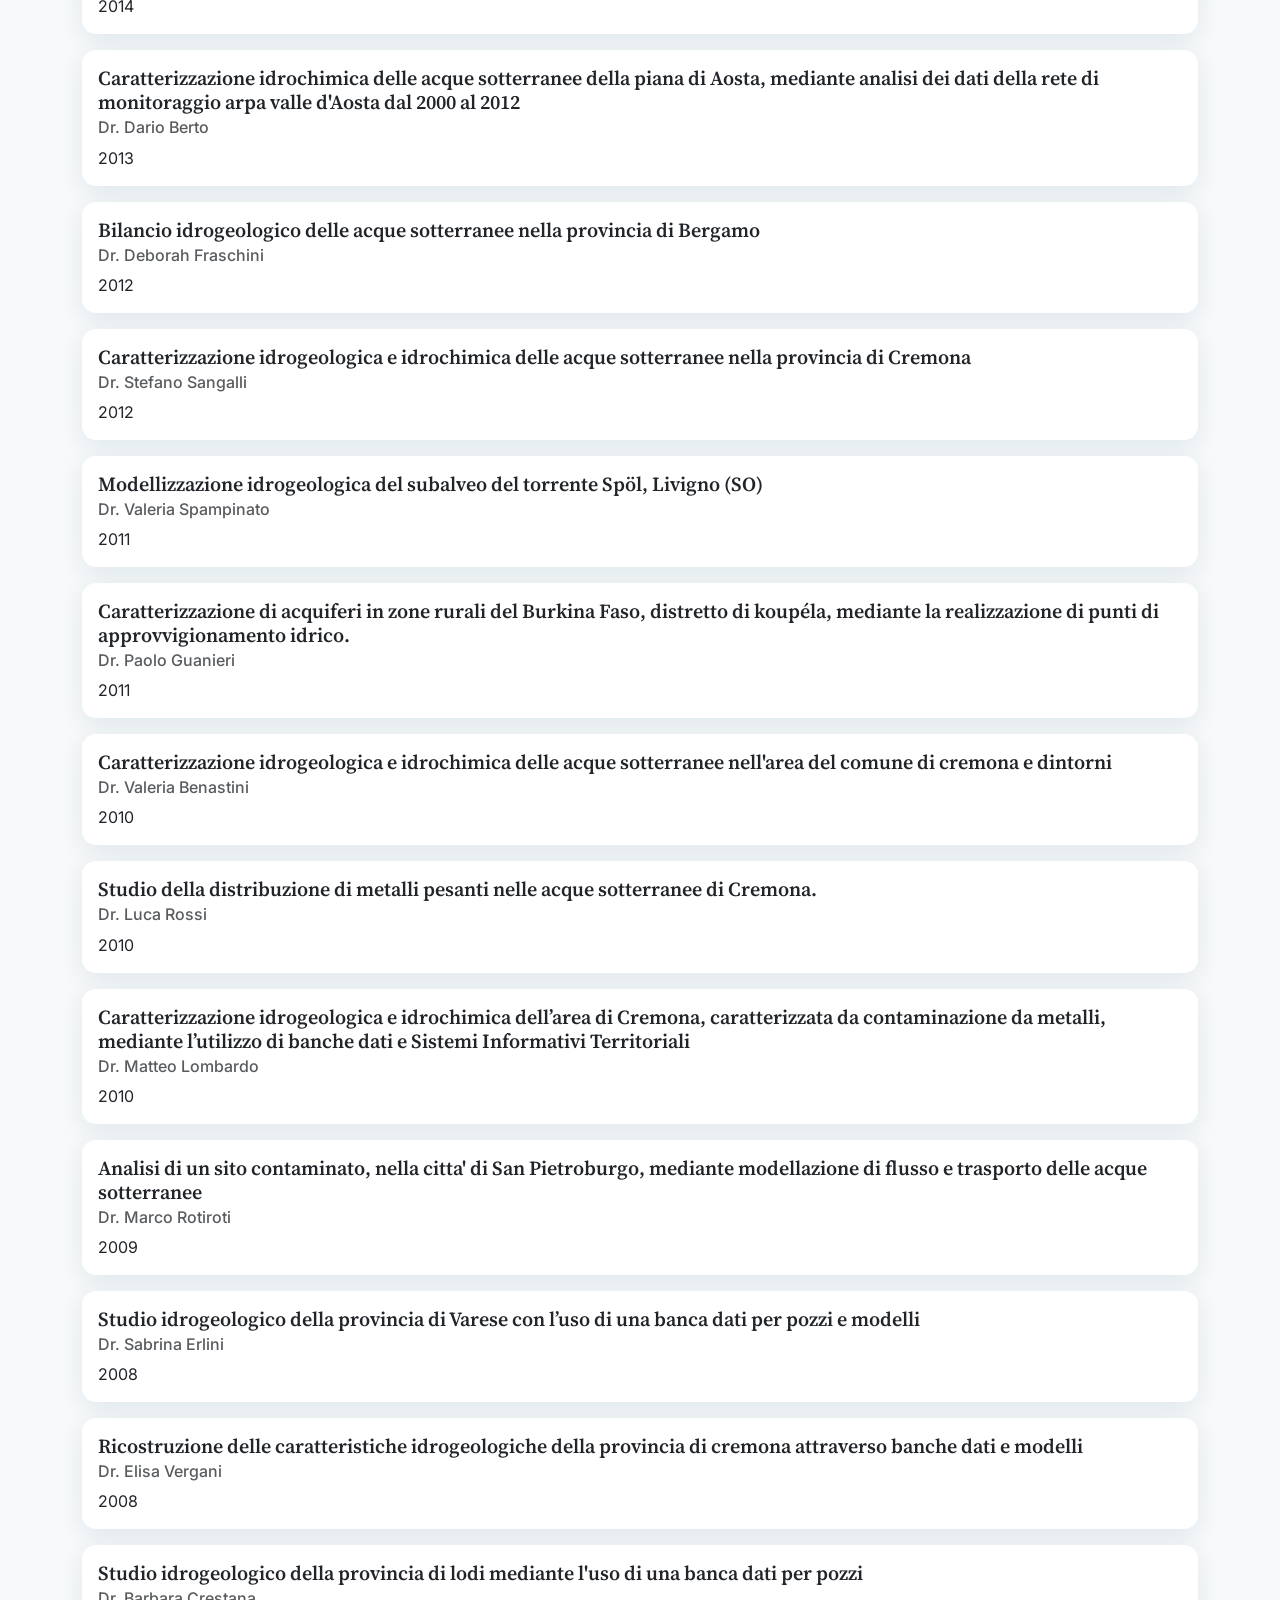
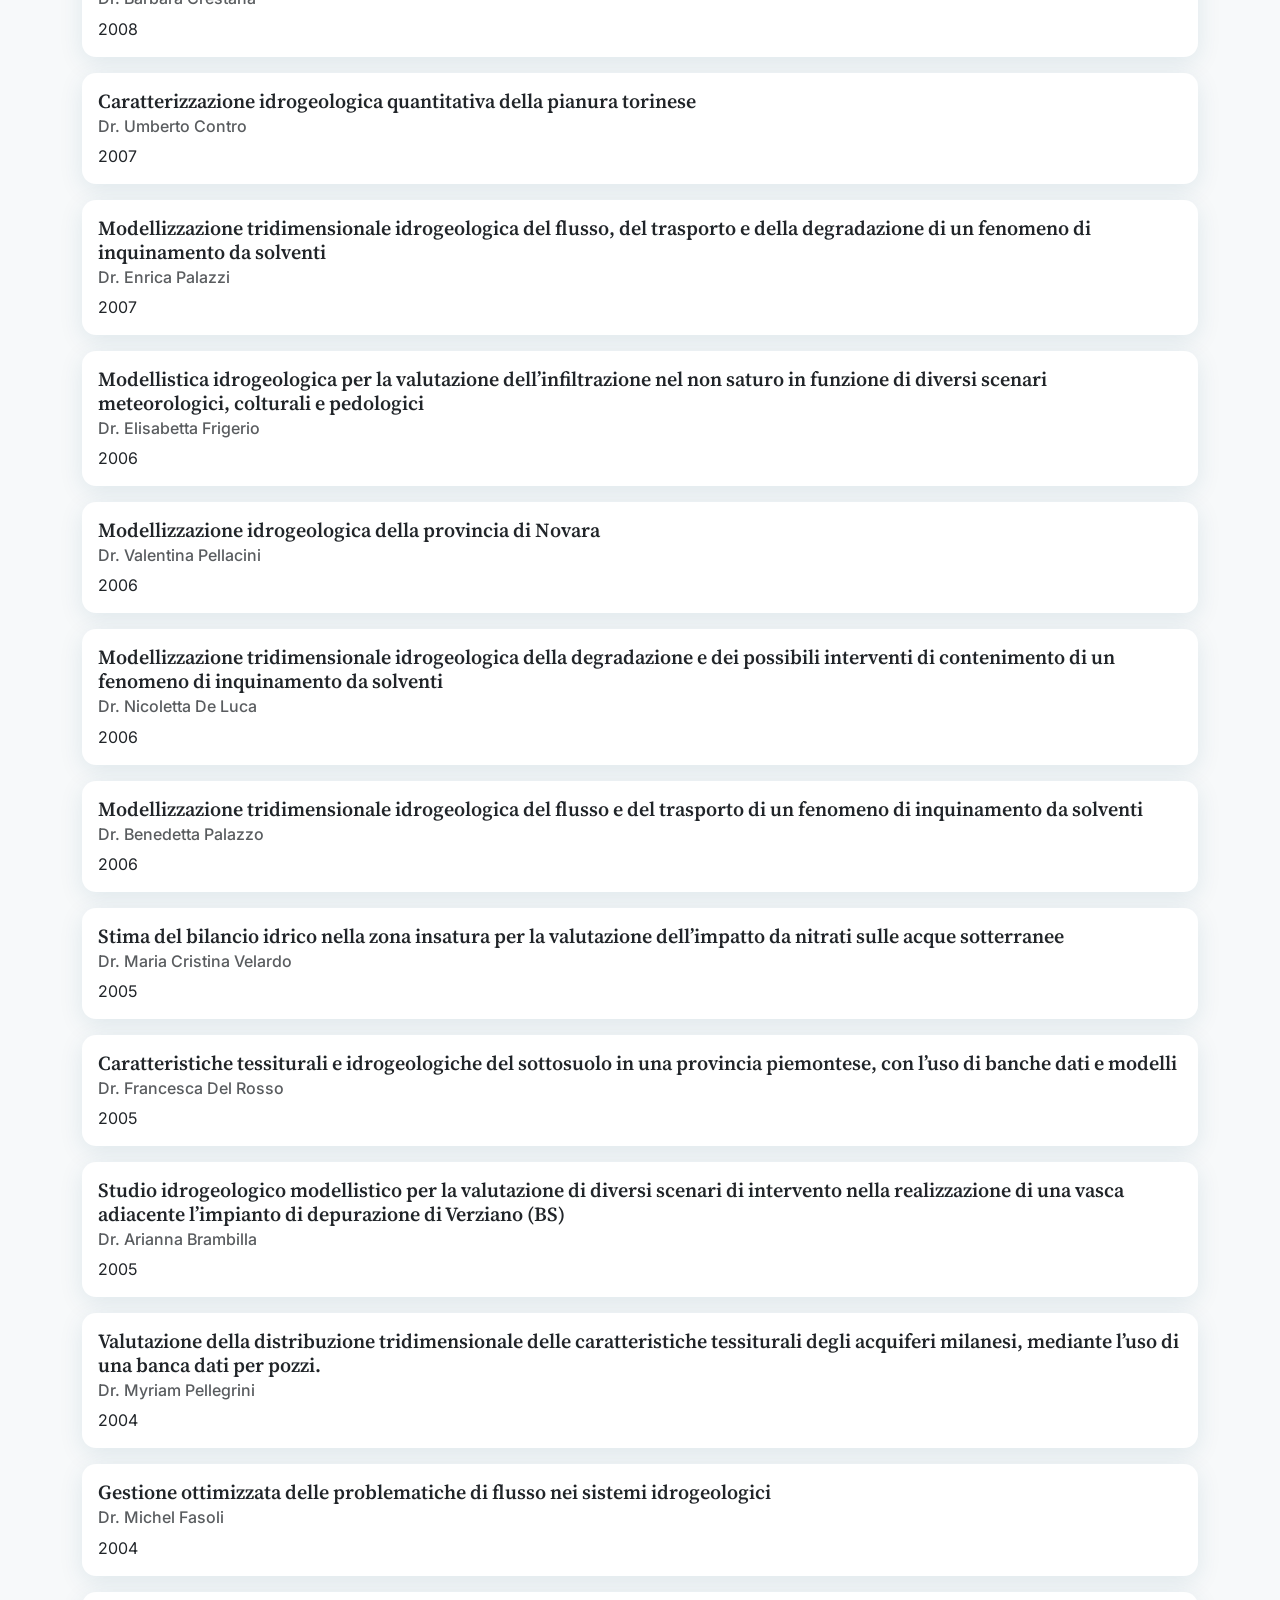
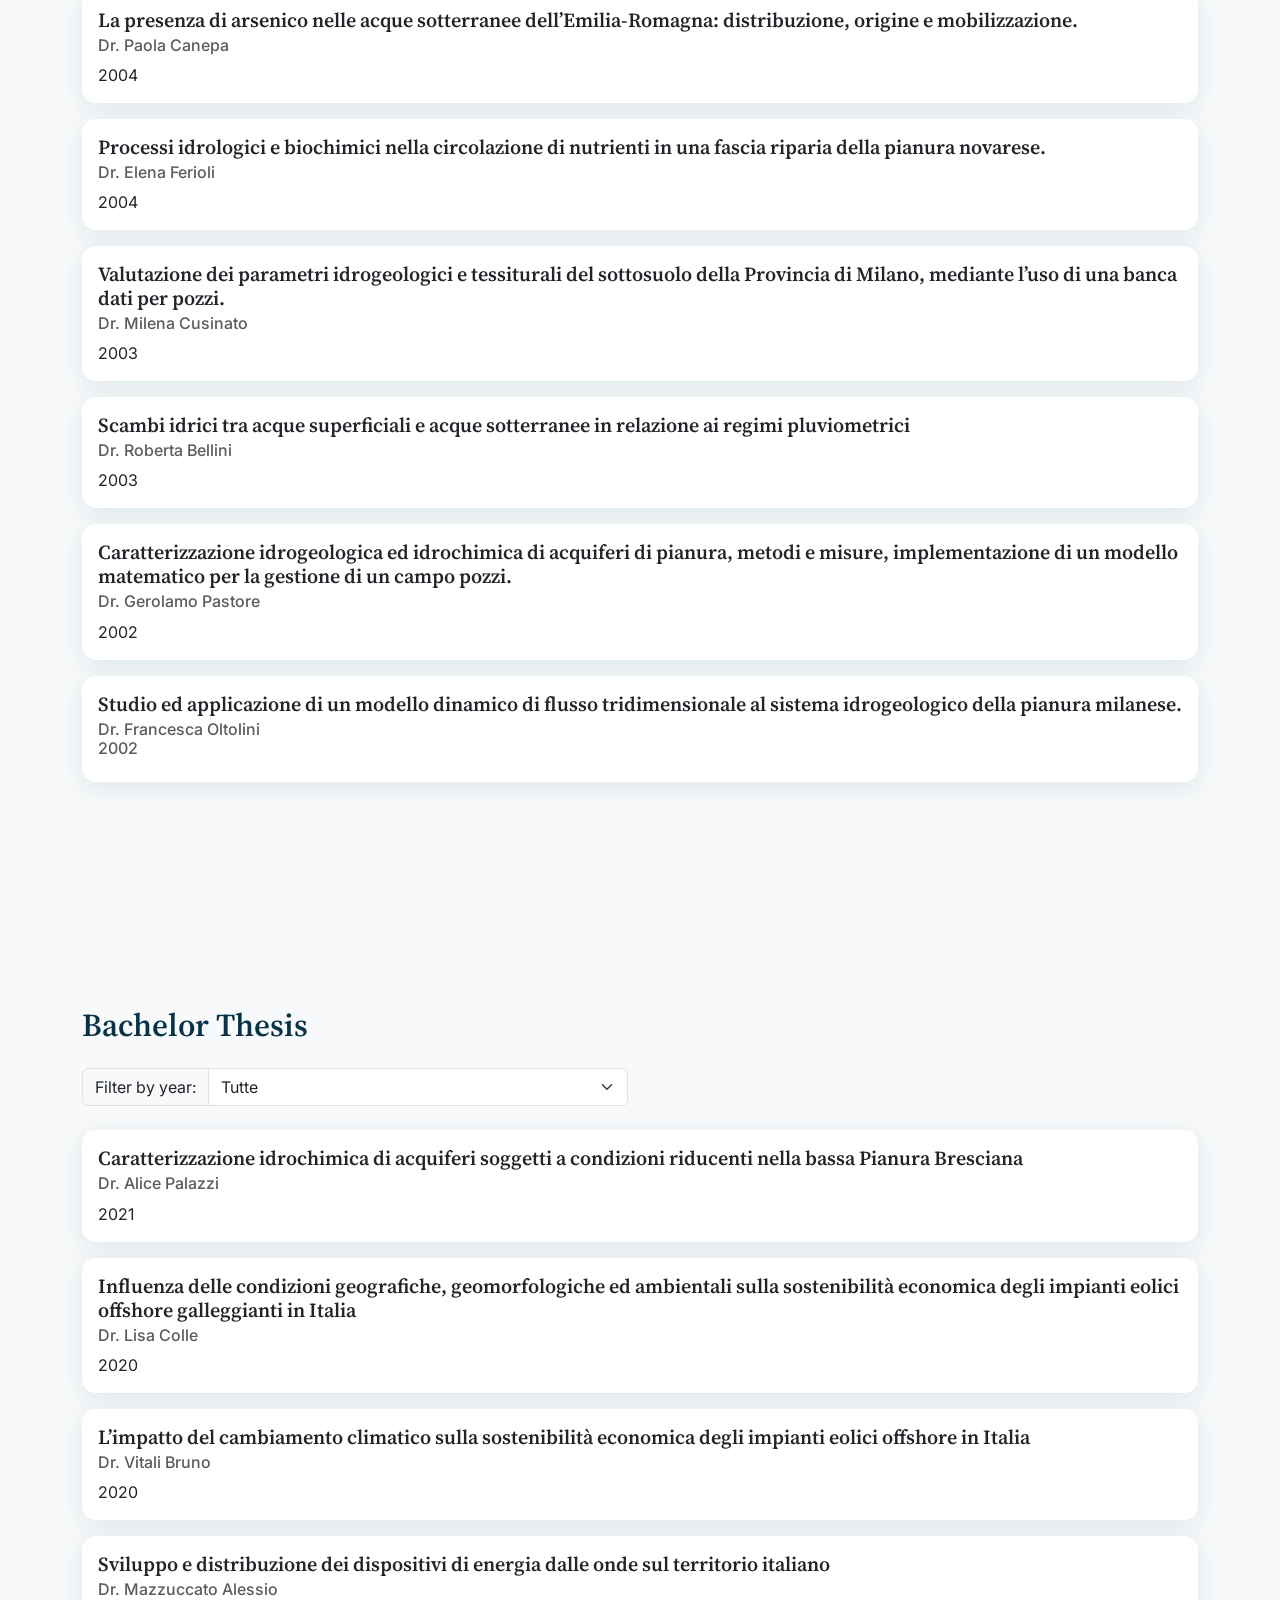
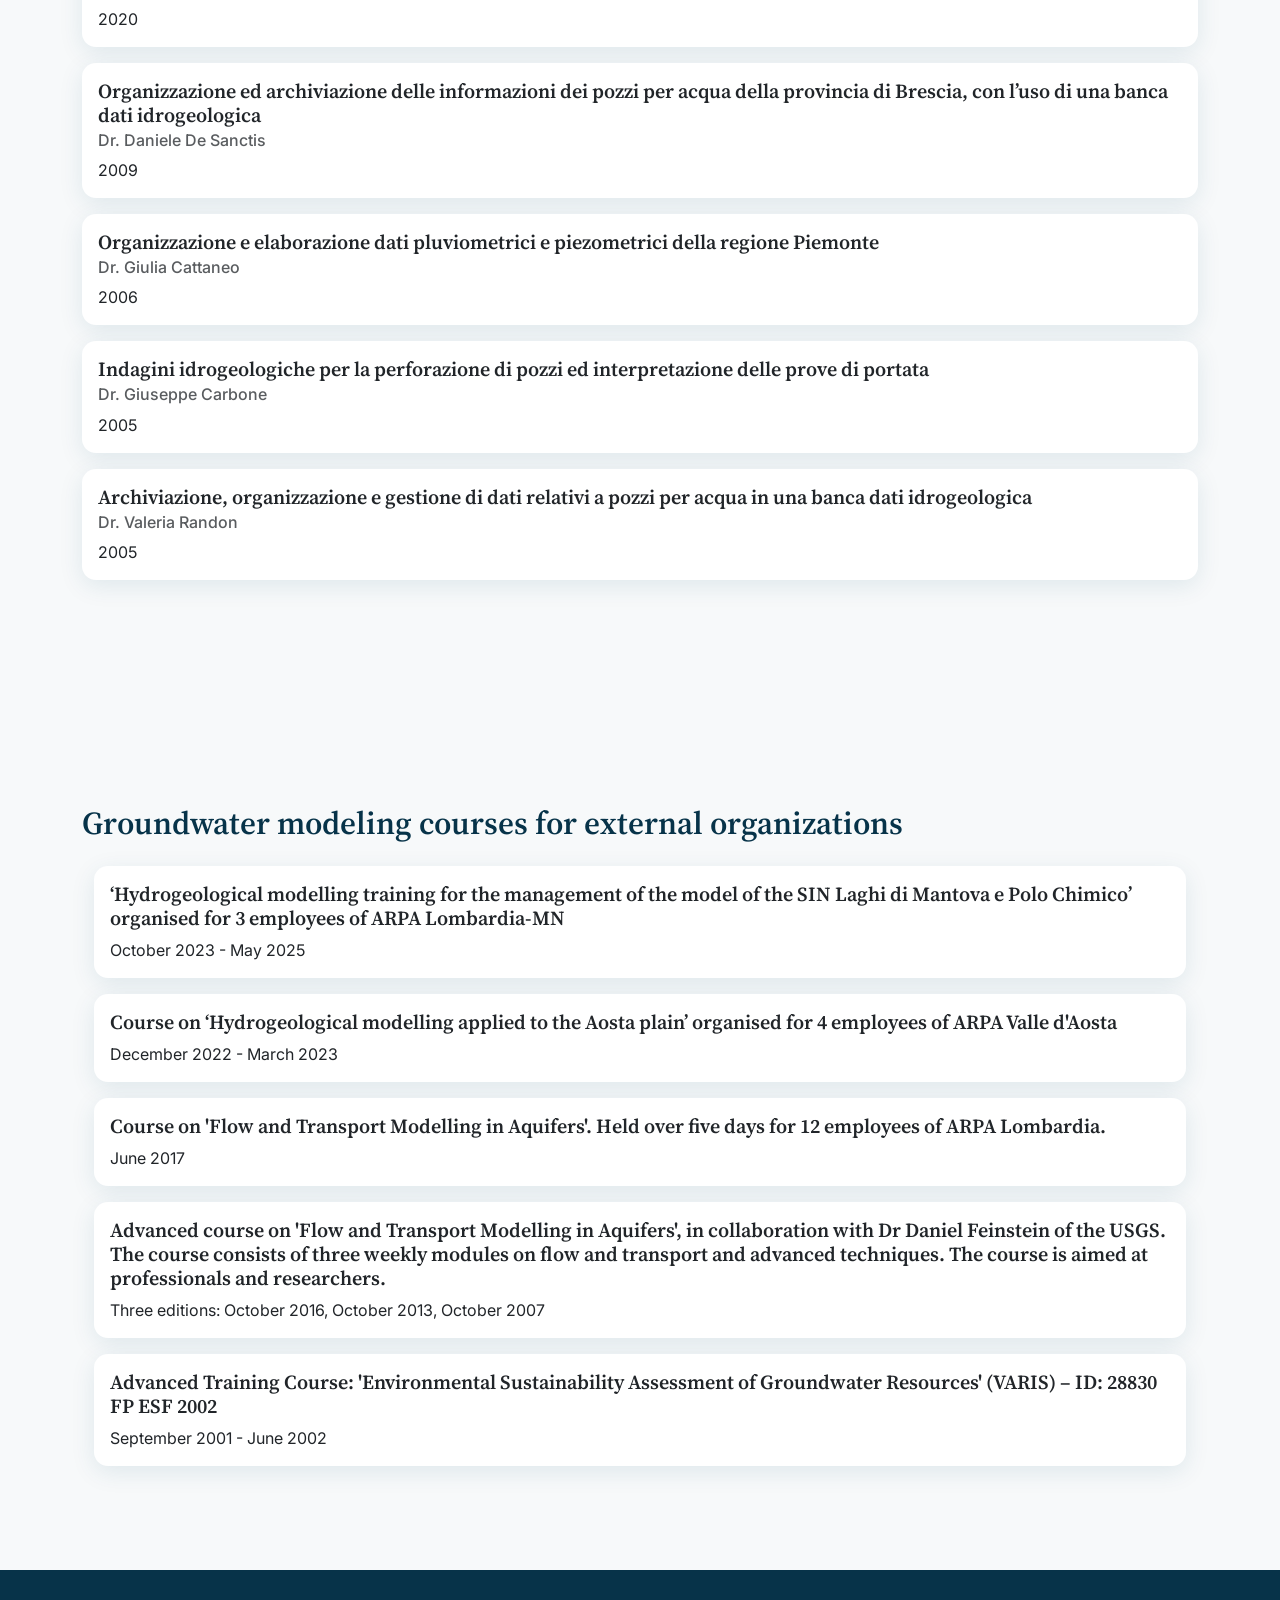
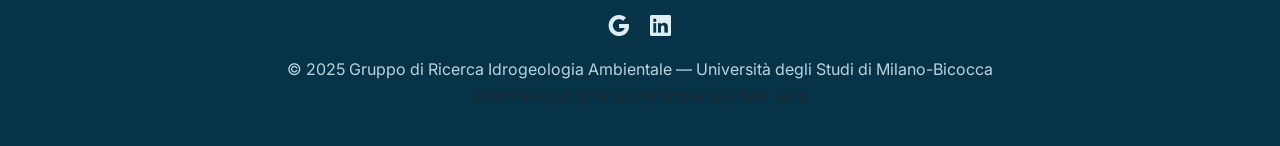
==== commit 54981c70: "Add teaching materials section with year filter" ====
--- a/education.html
+++ b/education.html
@@ -69,7 +69,20 @@
     <div class="container">
         <section id="teaching" class="education-section">
             <h2 class="mb-4">Teaching Materials</h2>
-            </section>
+            <div class="row mb-4">
+                <div class="col-md-6">
+                    <div class="input-group">
+                        <label class="input-group-text" for="teachingYearFilter">Anno accademico:</label>
+                        <select class="form-select" id="teachingYearFilter">
+                            <option value="all">Tutti gli anni</option>
+                        </select>
+                    </div>
+                </div>
+            </div>
+            <div class="row g-4" id="teaching-courses">
+                <p class="text-center text-muted">Caricamento corsi...</p>
+            </div>
+        </section>
 
         <section id="phdThesis" class="education-section">
             <h2 class="mb-4">PhD Thesis</h2>
@@ -795,5 +808,6 @@
 
     <script src="https://cdn.jsdelivr.net/npm/bootstrap@5.3.0/dist/js/bootstrap.bundle.min.js"></script>
     <script src="assets/js/include.js"></script>
+    <script src="assets/js/insegnamenti.js"></script>
 </body>
 </html>
--- a/assets/css/style.css
+++ b/assets/css/style.css
@@ -164,6 +164,35 @@
 /* ---------- Pubblicazioni ---------- */
 .abstract-panel { background: #eef6f8 !important; border-left: 3px solid var(--color-accent); }
 
+/* ---------- Teaching: course flip card ---------- */
+.course-card-container { perspective: 1200px; width: 100%; margin-bottom: 1.5rem; }
+.course-card-inner {
+  width: 100%; min-height: 260px; position: relative;
+  transform-style: preserve-3d;
+  transition: transform 0.6s cubic-bezier(0.4, 0.2, 0.2, 1);
+}
+.course-card-container:hover .course-card-inner,
+.course-card-container:focus-within .course-card-inner,
+.course-card-inner.flipped { transform: rotateY(180deg); }
+.course-card-front, .course-card-back {
+  width: 100%; min-height: 260px; background: var(--color-surface);
+  box-shadow: var(--shadow-soft); border-radius: var(--radius);
+  position: absolute; top: 0; left: 0; backface-visibility: hidden;
+  padding: 24px; display: flex; flex-direction: column;
+}
+.course-card-front { z-index: 2; }
+.course-card-back { transform: rotateY(180deg); z-index: 3; background: #f2f8fa; justify-content: center; }
+.course-title { font-size: 1.15rem; font-weight: 600; font-family: 'Source Serif 4', serif; color: var(--color-primary-dark); margin-bottom: 10px; }
+.course-meta { font-size: 0.92rem; color: var(--color-muted); margin-bottom: 4px; }
+.course-meta i { color: var(--color-accent); width: 1.1em; }
+.course-card-front .btn { align-self: flex-end; margin-top: auto; }
+.course-back-title { font-weight: 600; color: var(--color-primary); margin-bottom: 8px; }
+.course-back-desc { font-size: 0.95rem; color: var(--color-muted); }
+@media (max-width: 768px) {
+  .course-card-inner, .course-card-front, .course-card-back { min-height: 220px; }
+  .course-card-front, .course-card-back { padding: 18px; }
+}
+
 /* ---------- Footer ---------- */
 .site-footer {
   background: var(--color-primary-dark);
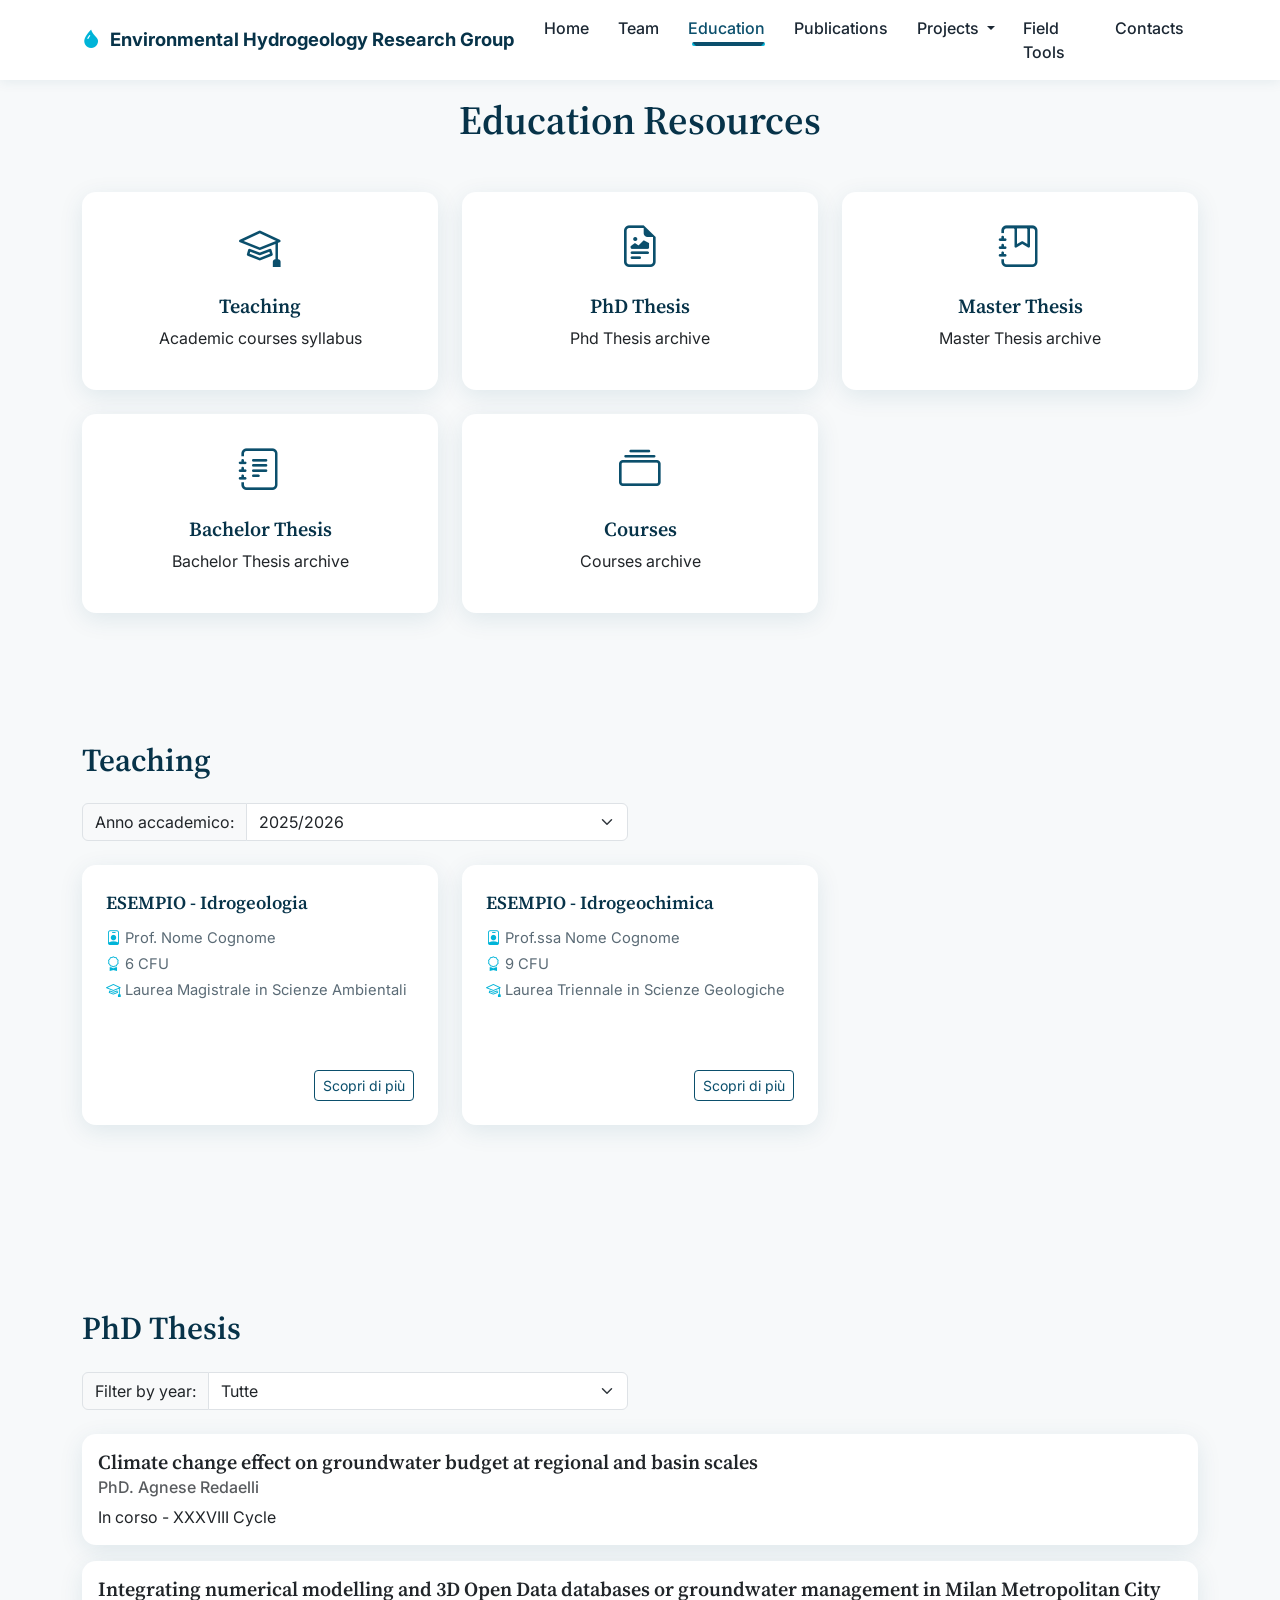
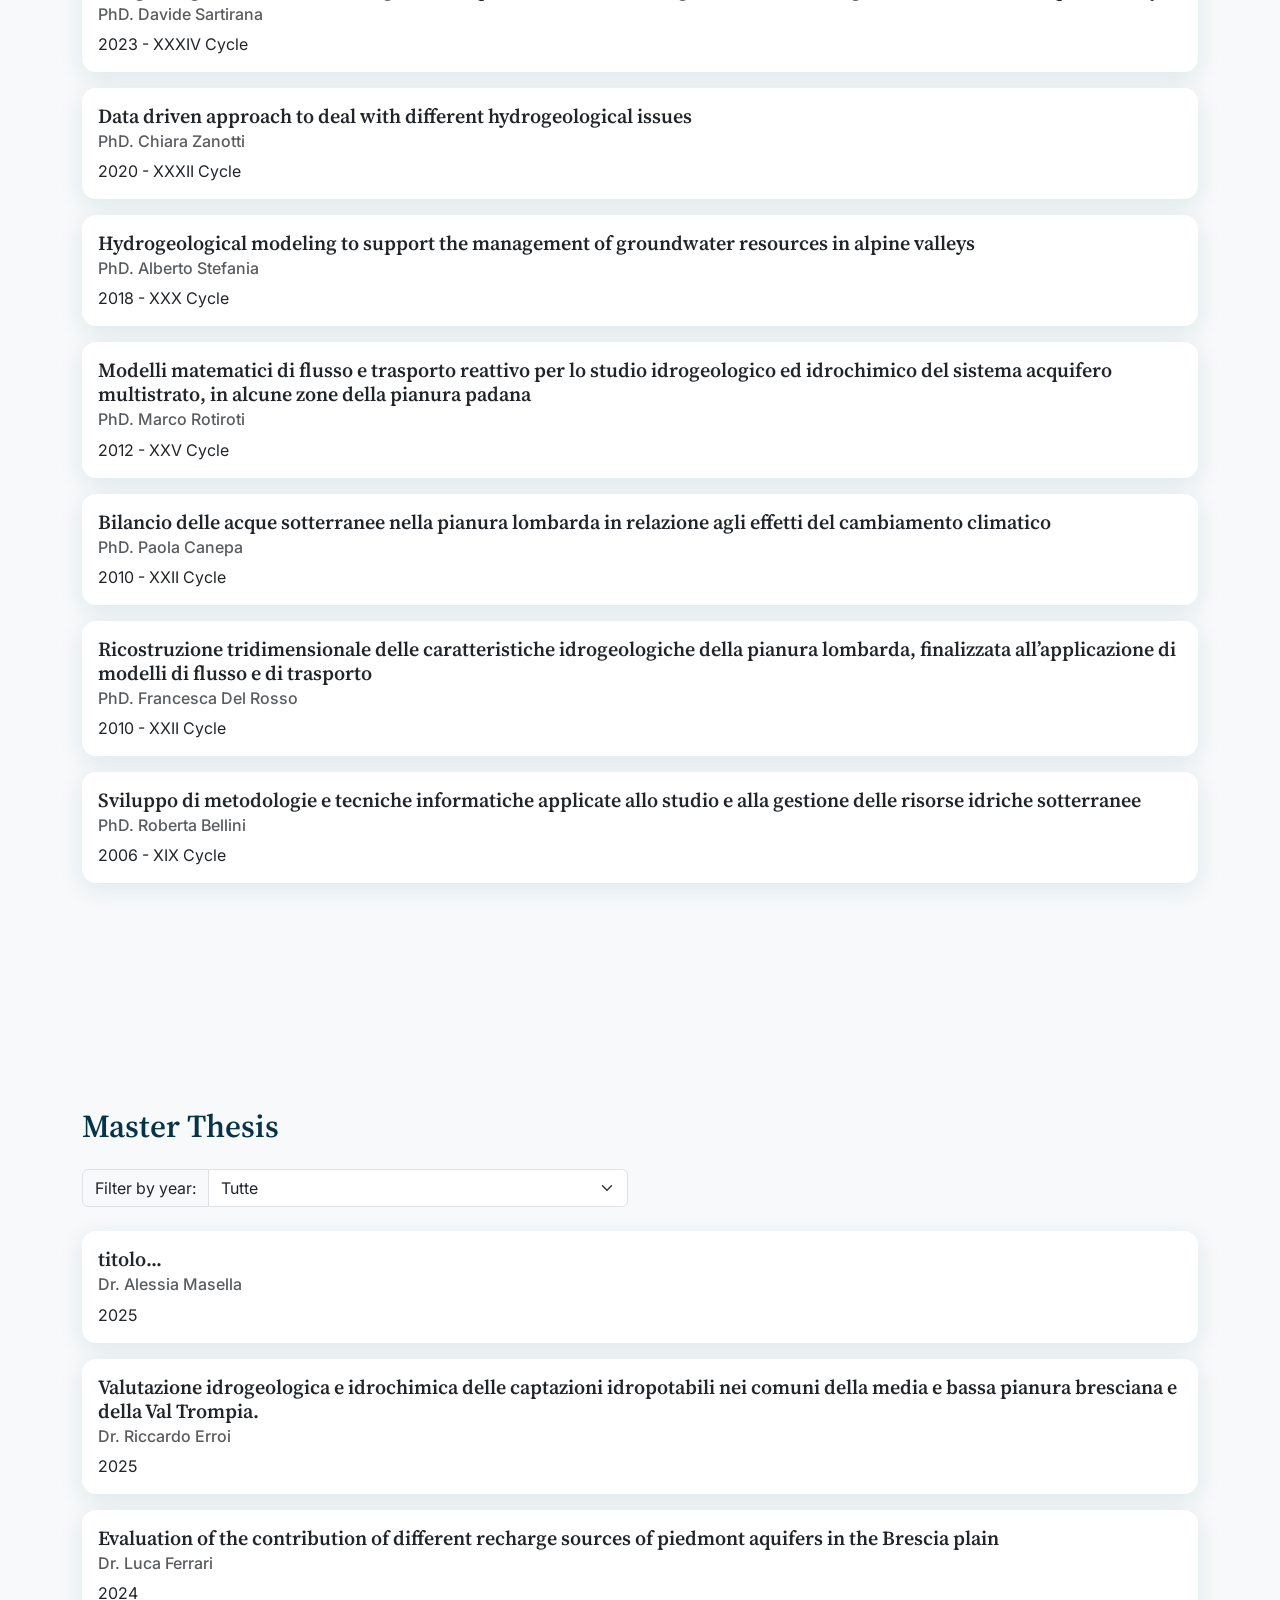
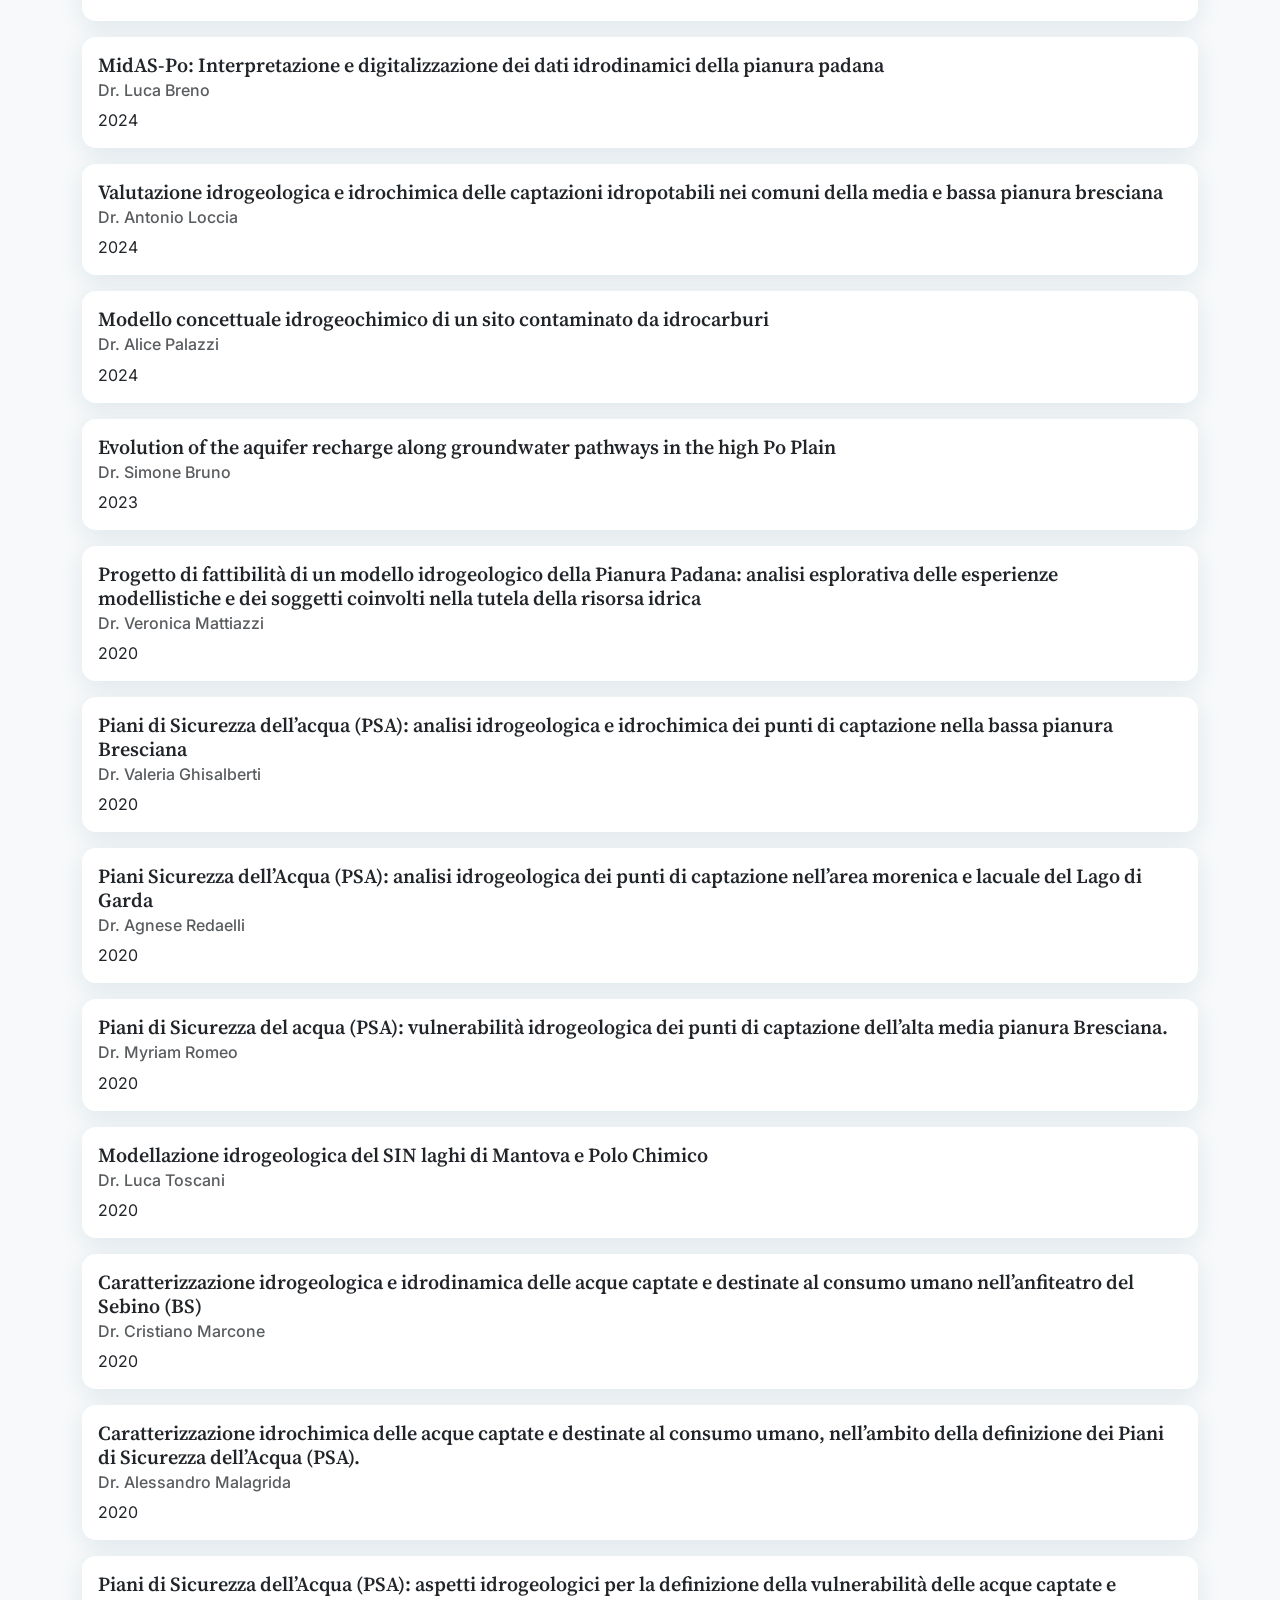
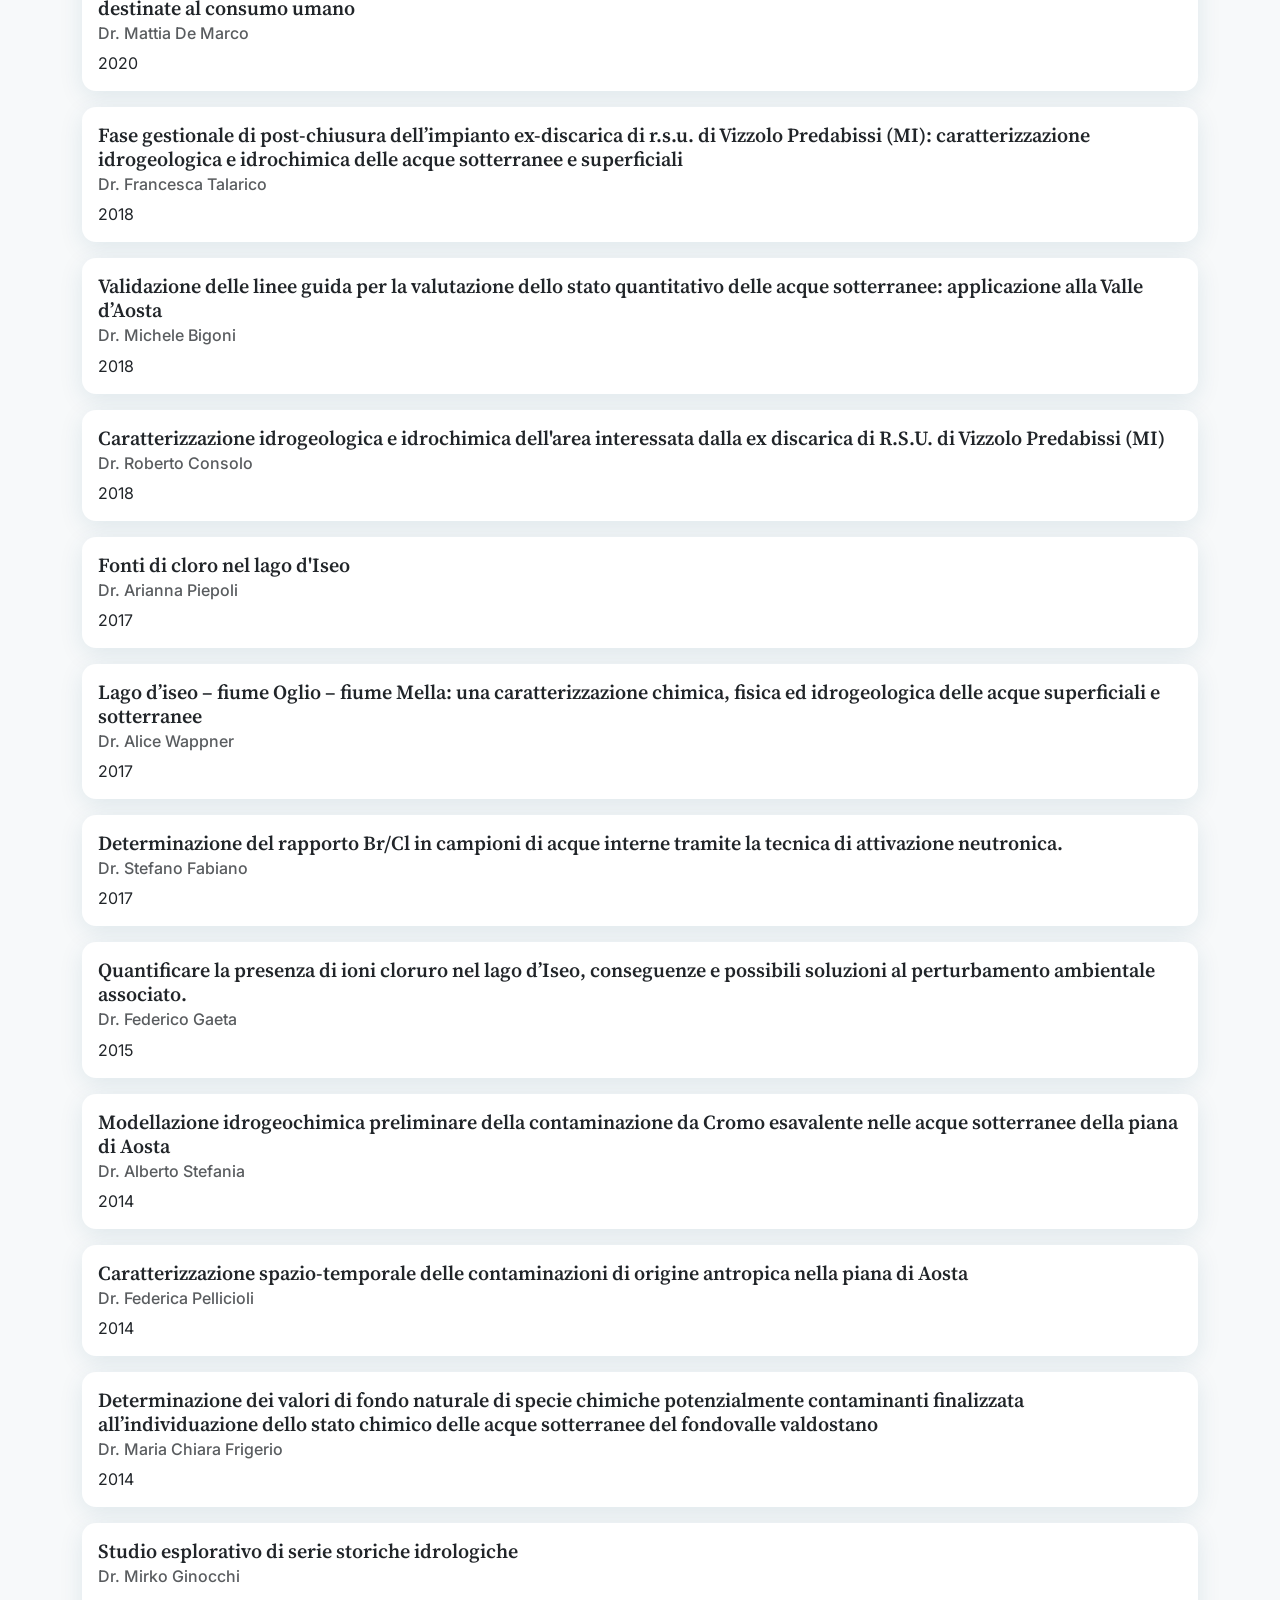
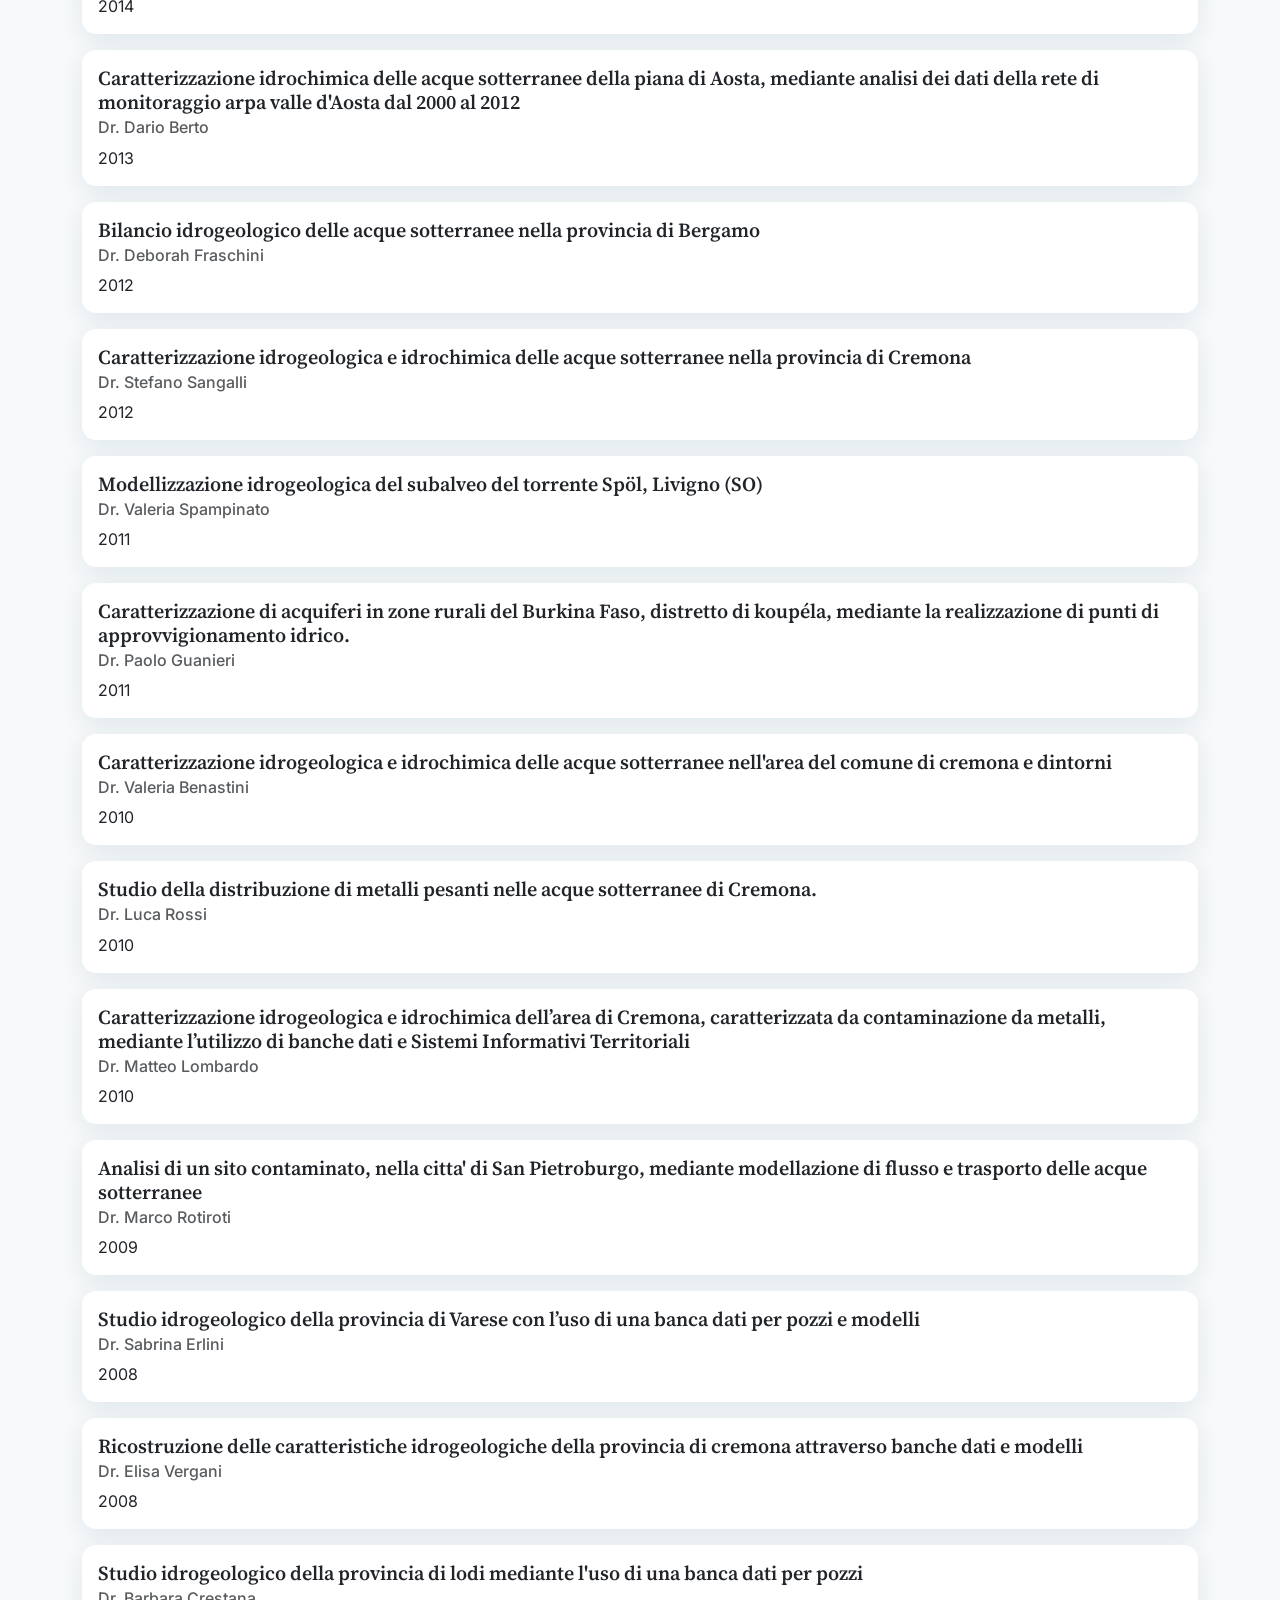
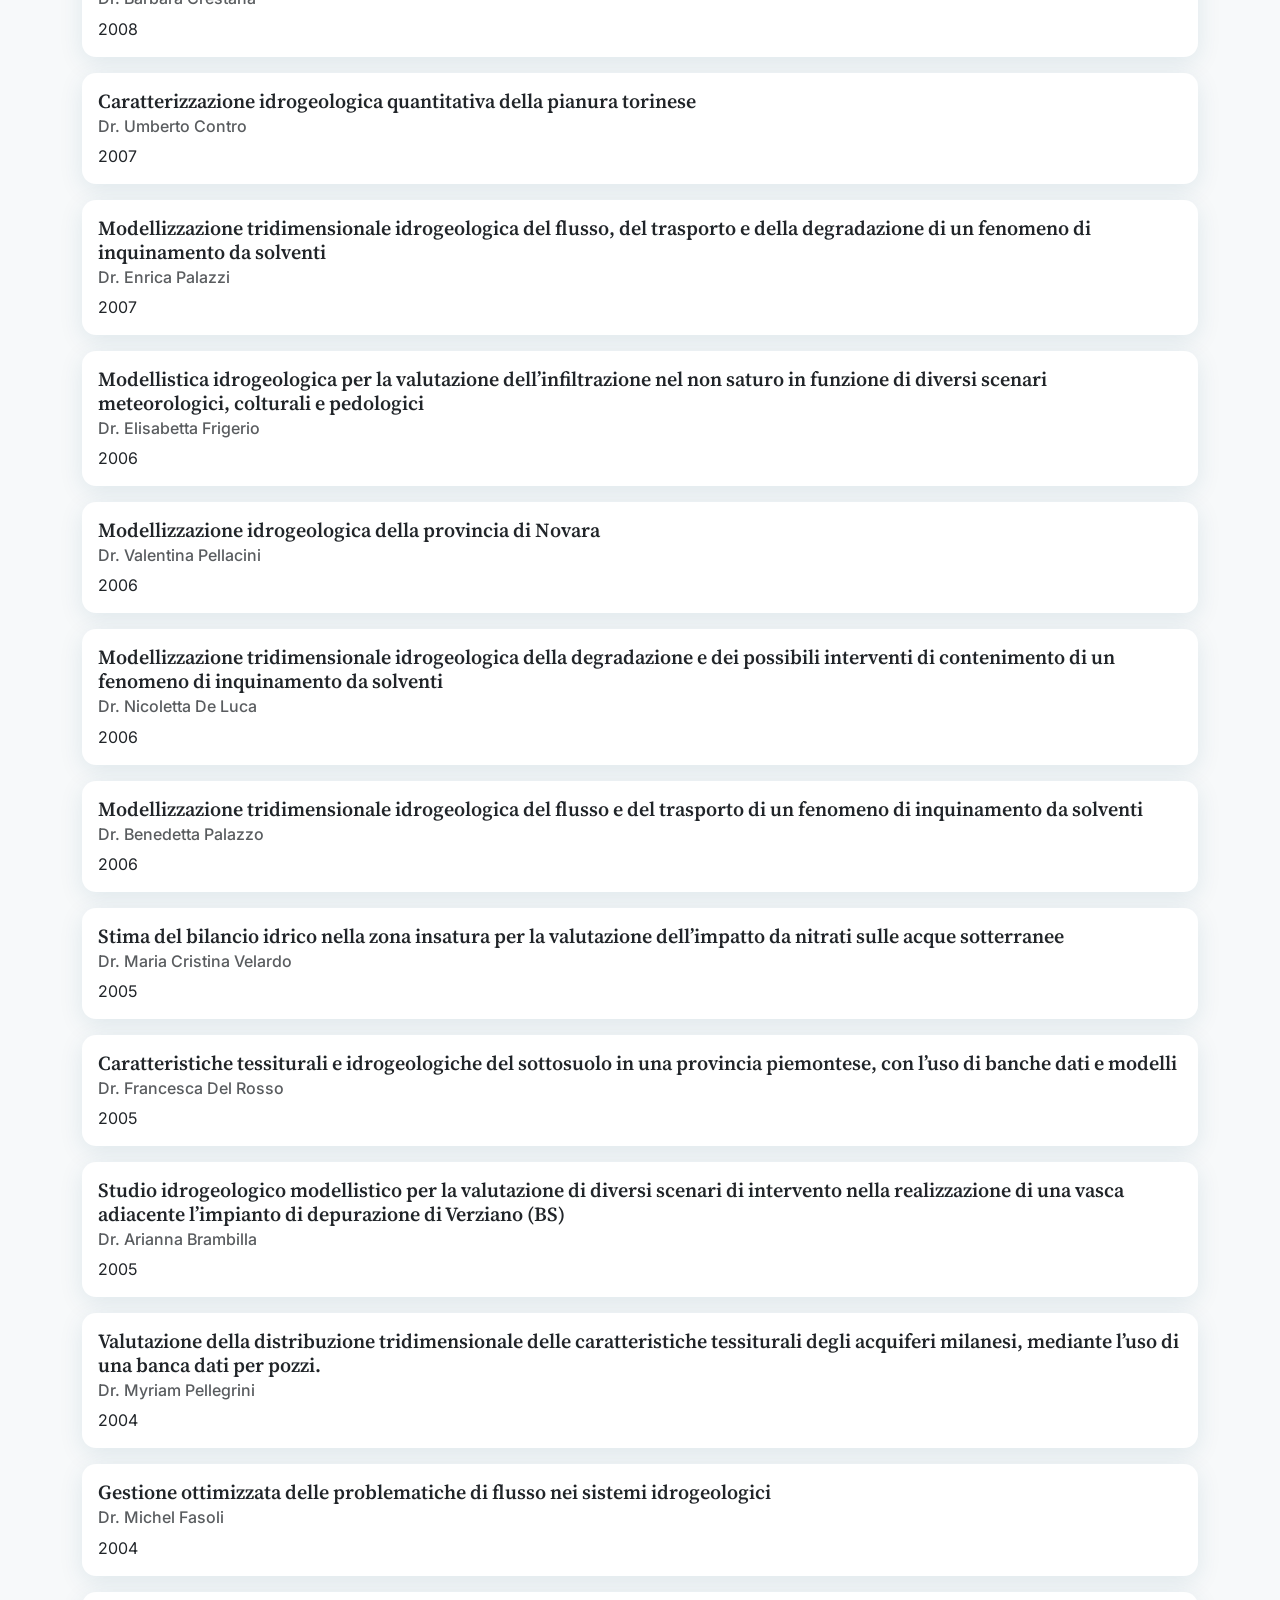
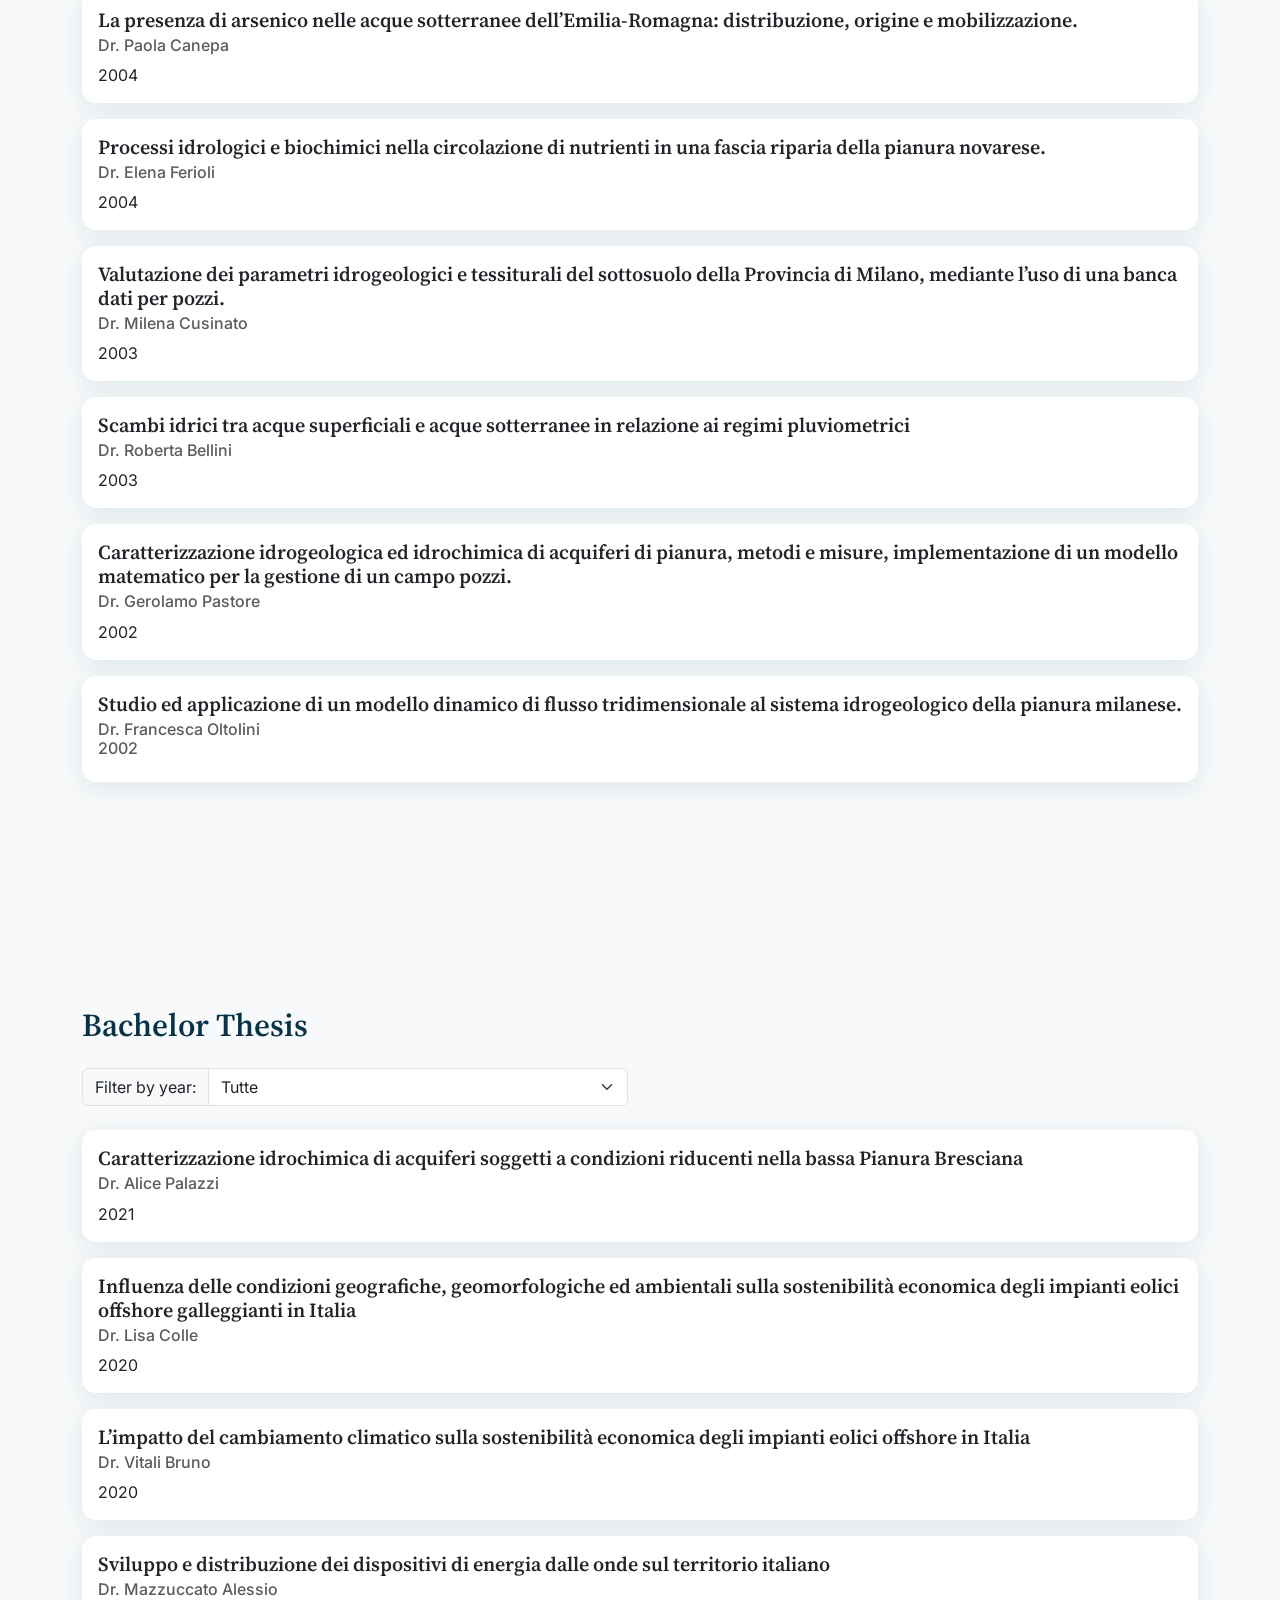
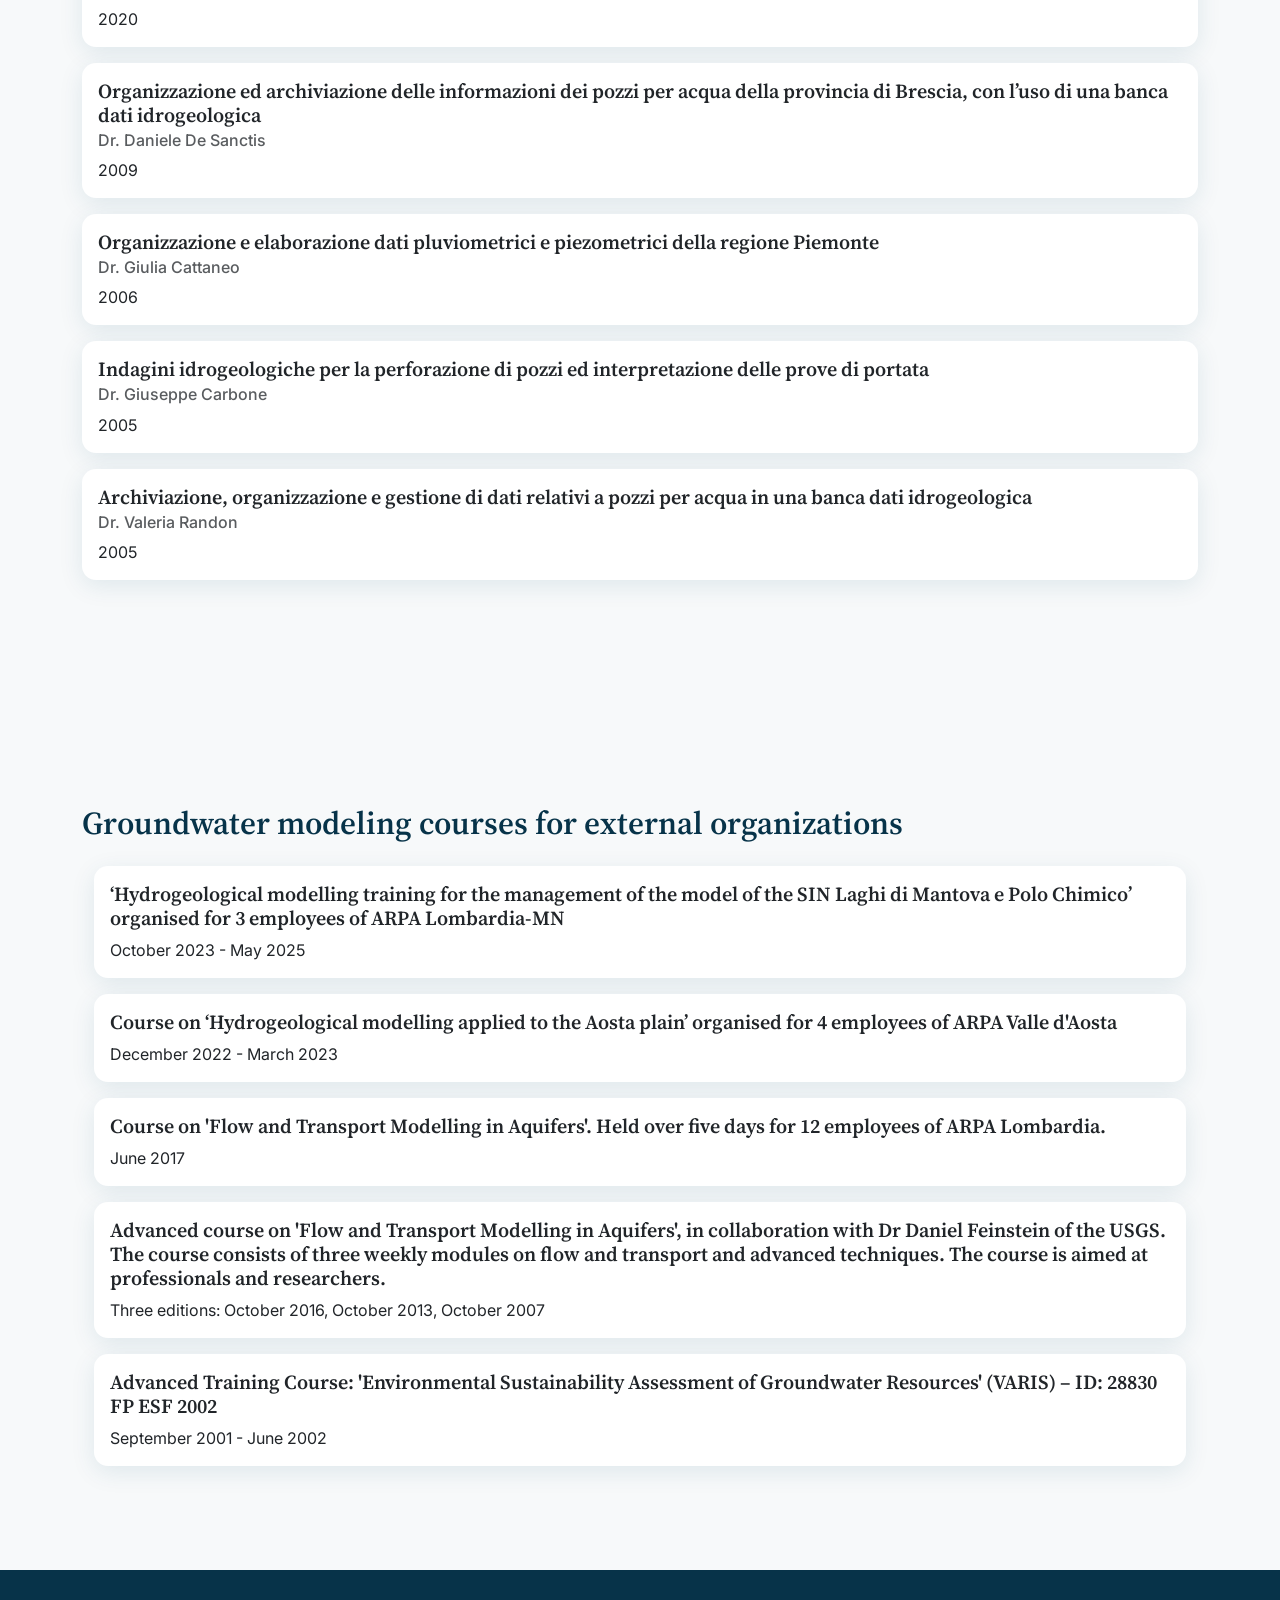
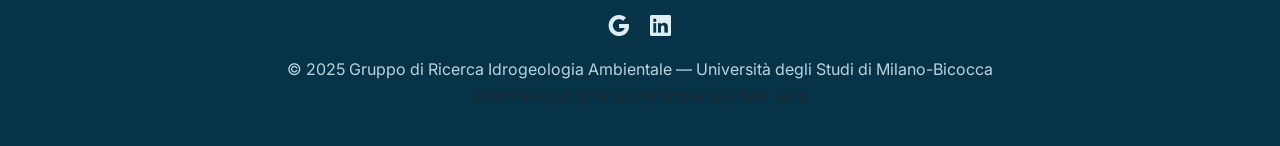
==== commit 9963c9f8: "Change heading from 'Teaching Materials' to 'Teaching'" ====
--- a/education.html
+++ b/education.html
@@ -68,7 +68,7 @@
 
     <div class="container">
         <section id="teaching" class="education-section">
-            <h2 class="mb-4">Teaching Materials</h2>
+            <h2 class="mb-4">Teaching</h2>
             <div class="row mb-4">
                 <div class="col-md-6">
                     <div class="input-group">
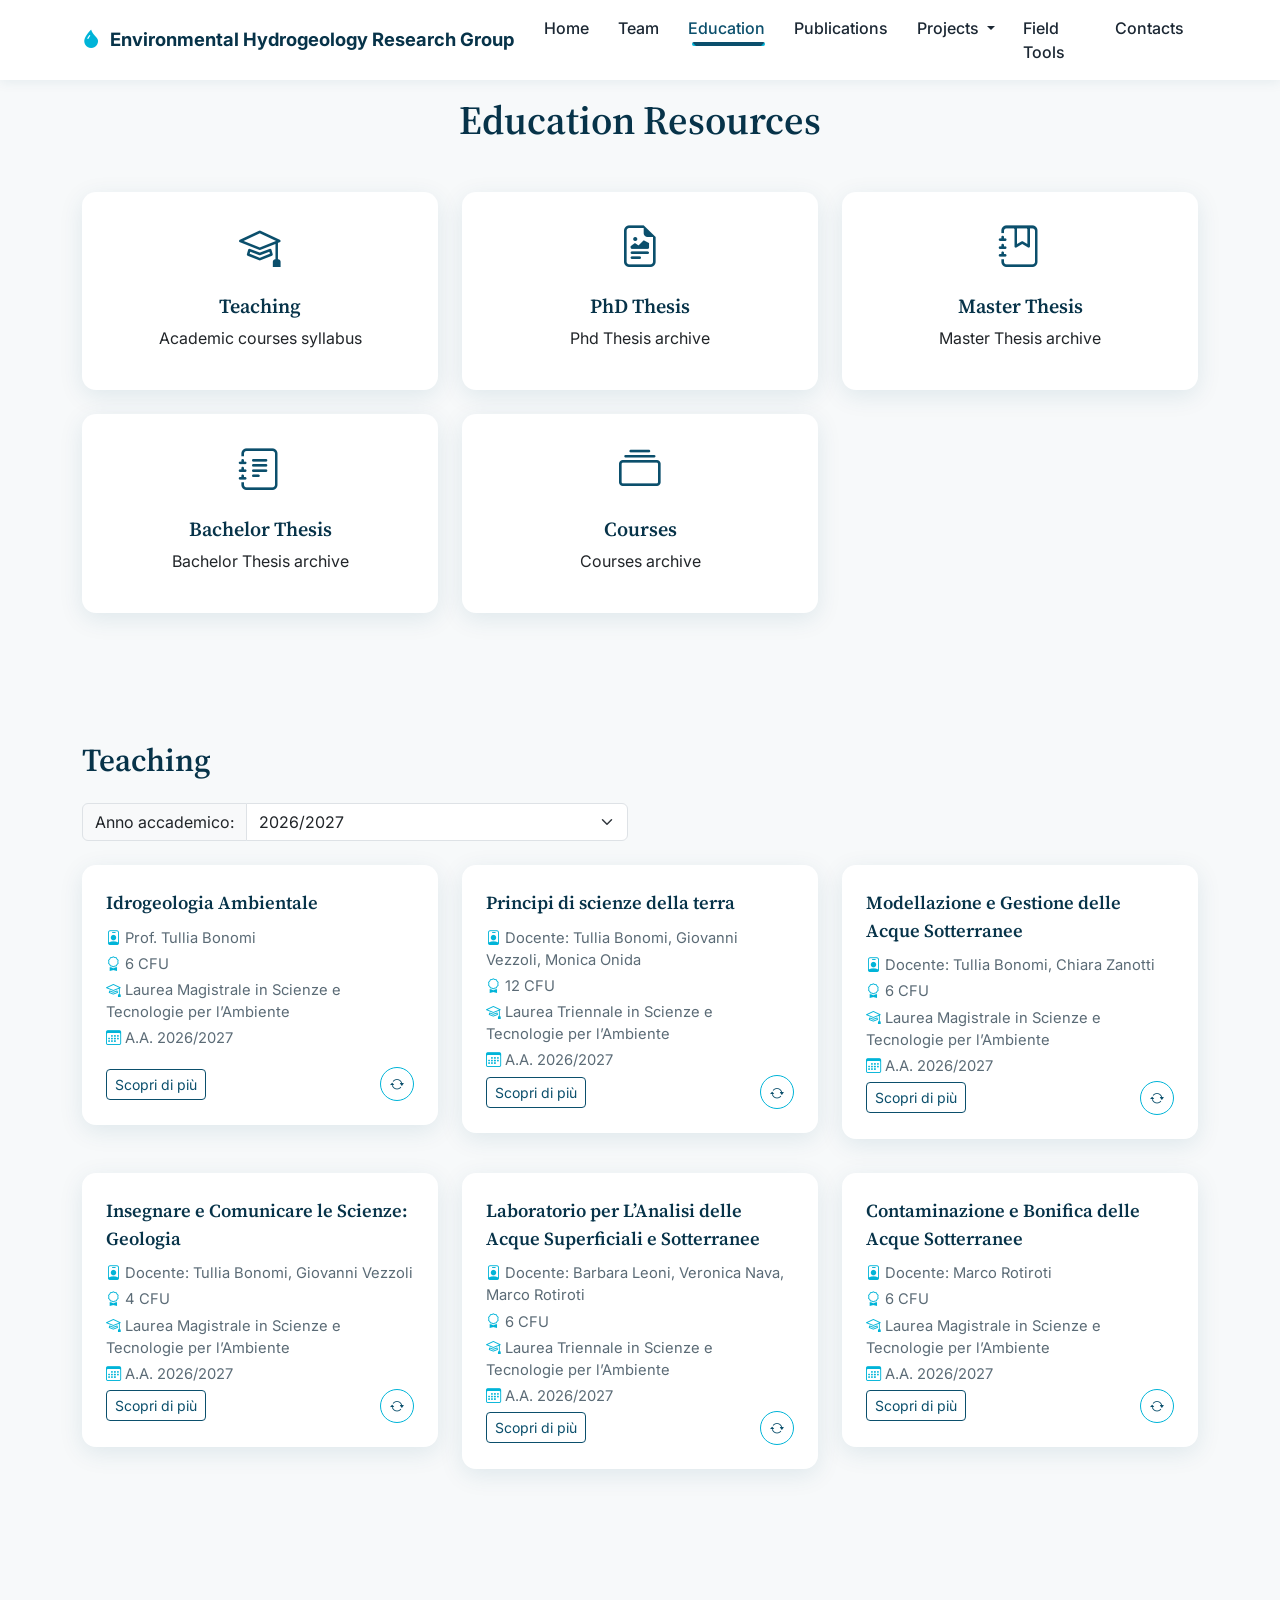
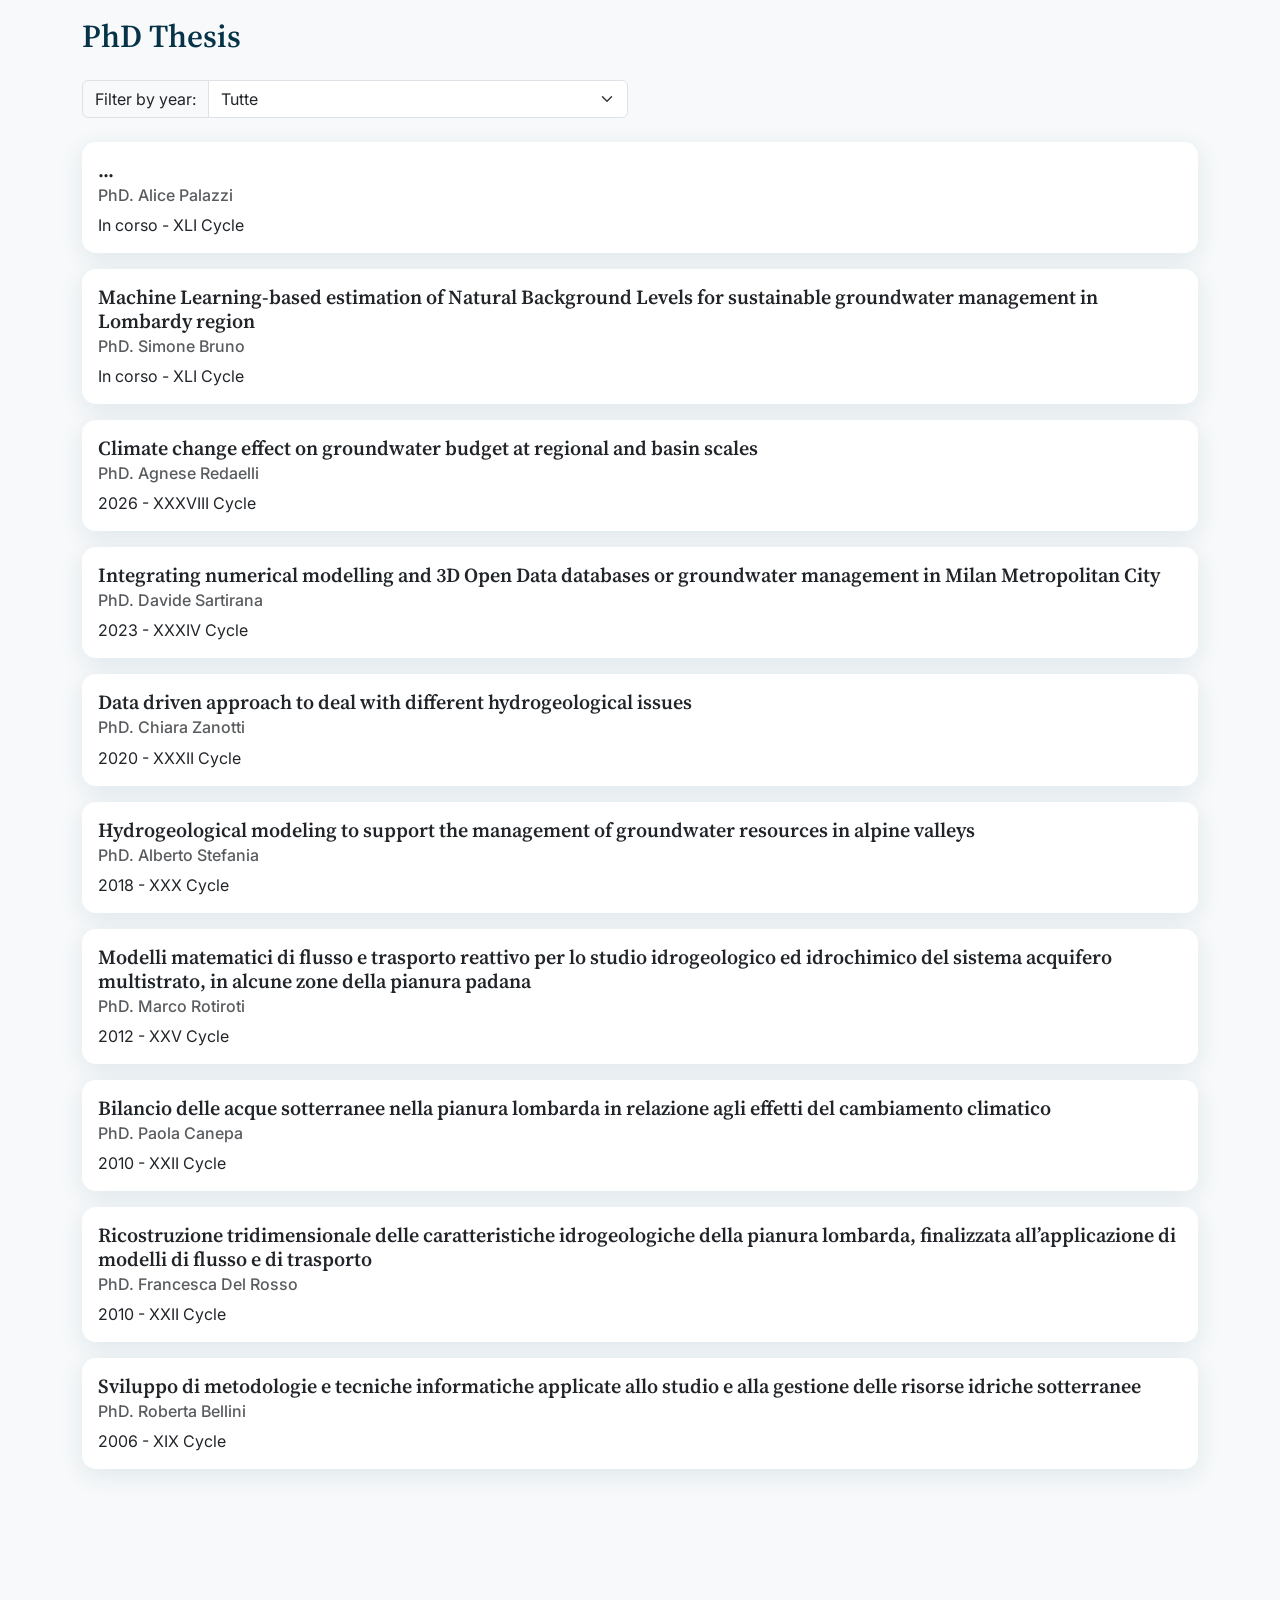
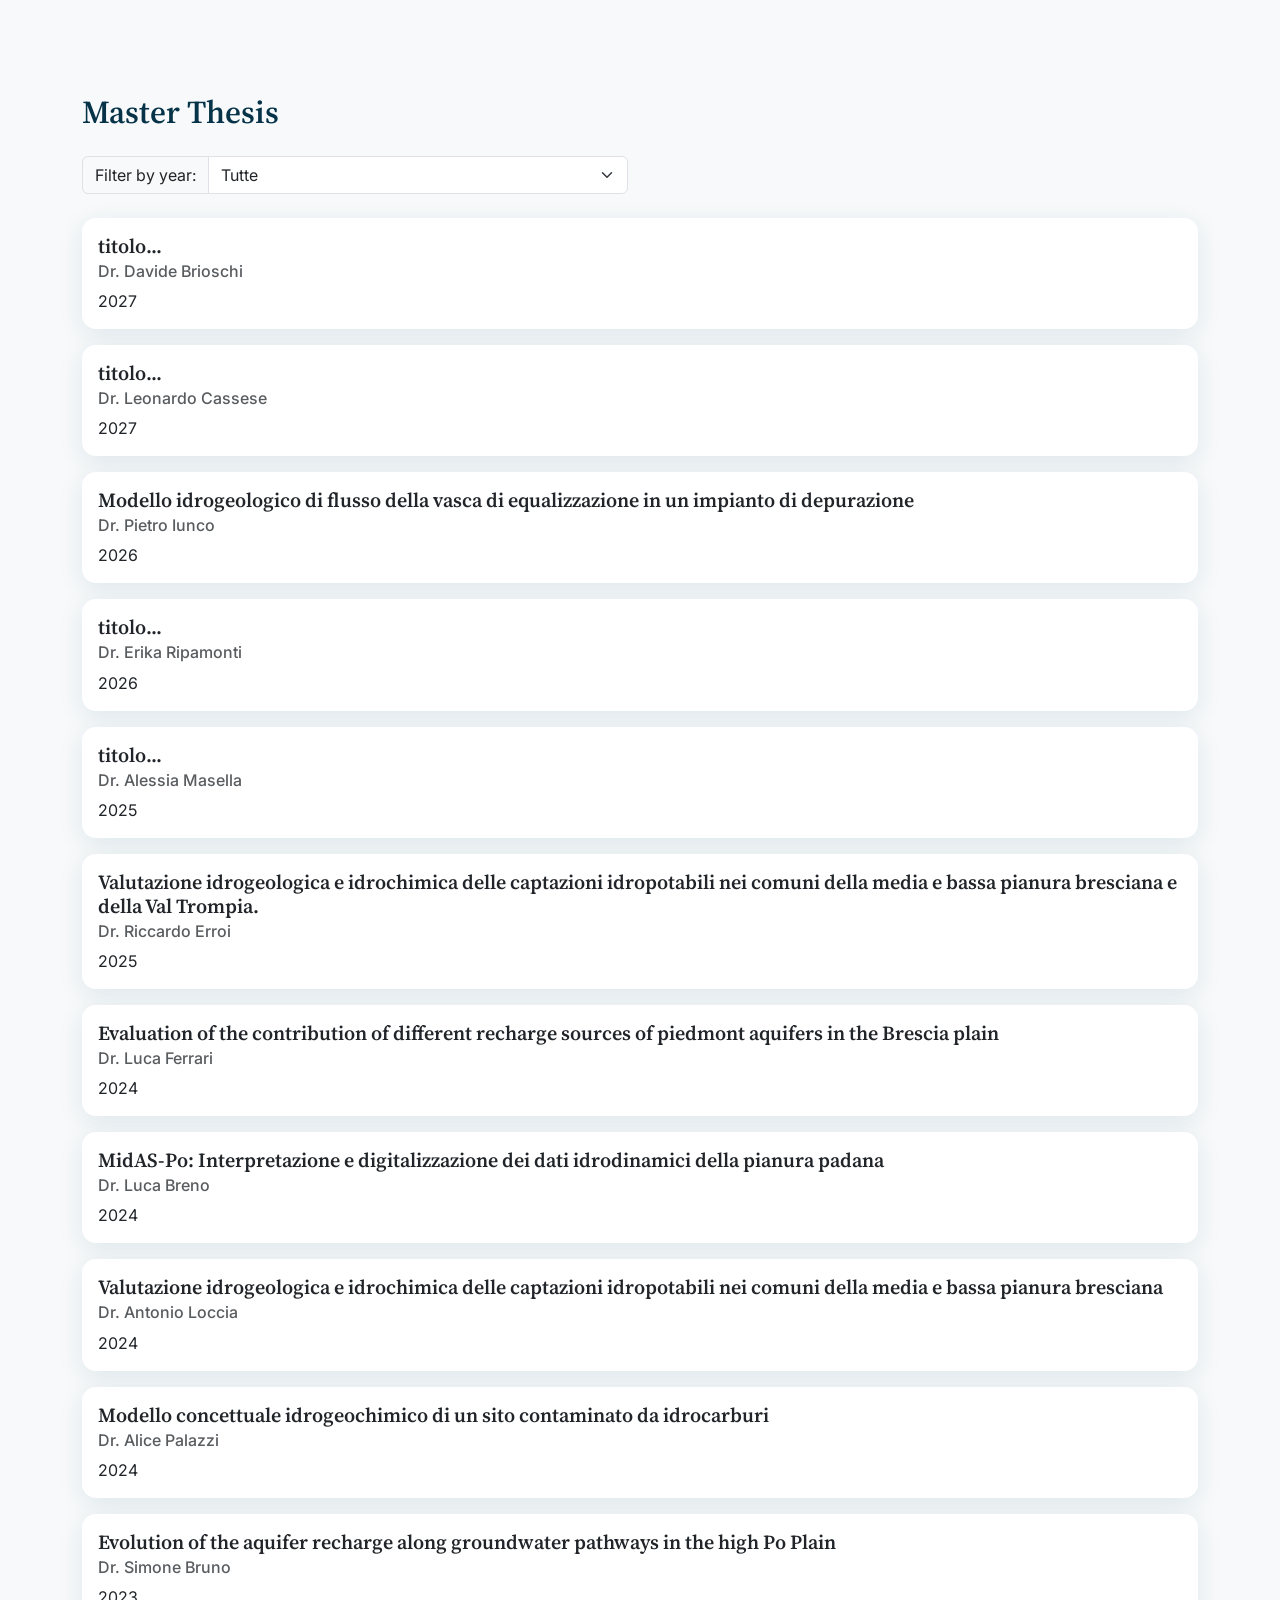
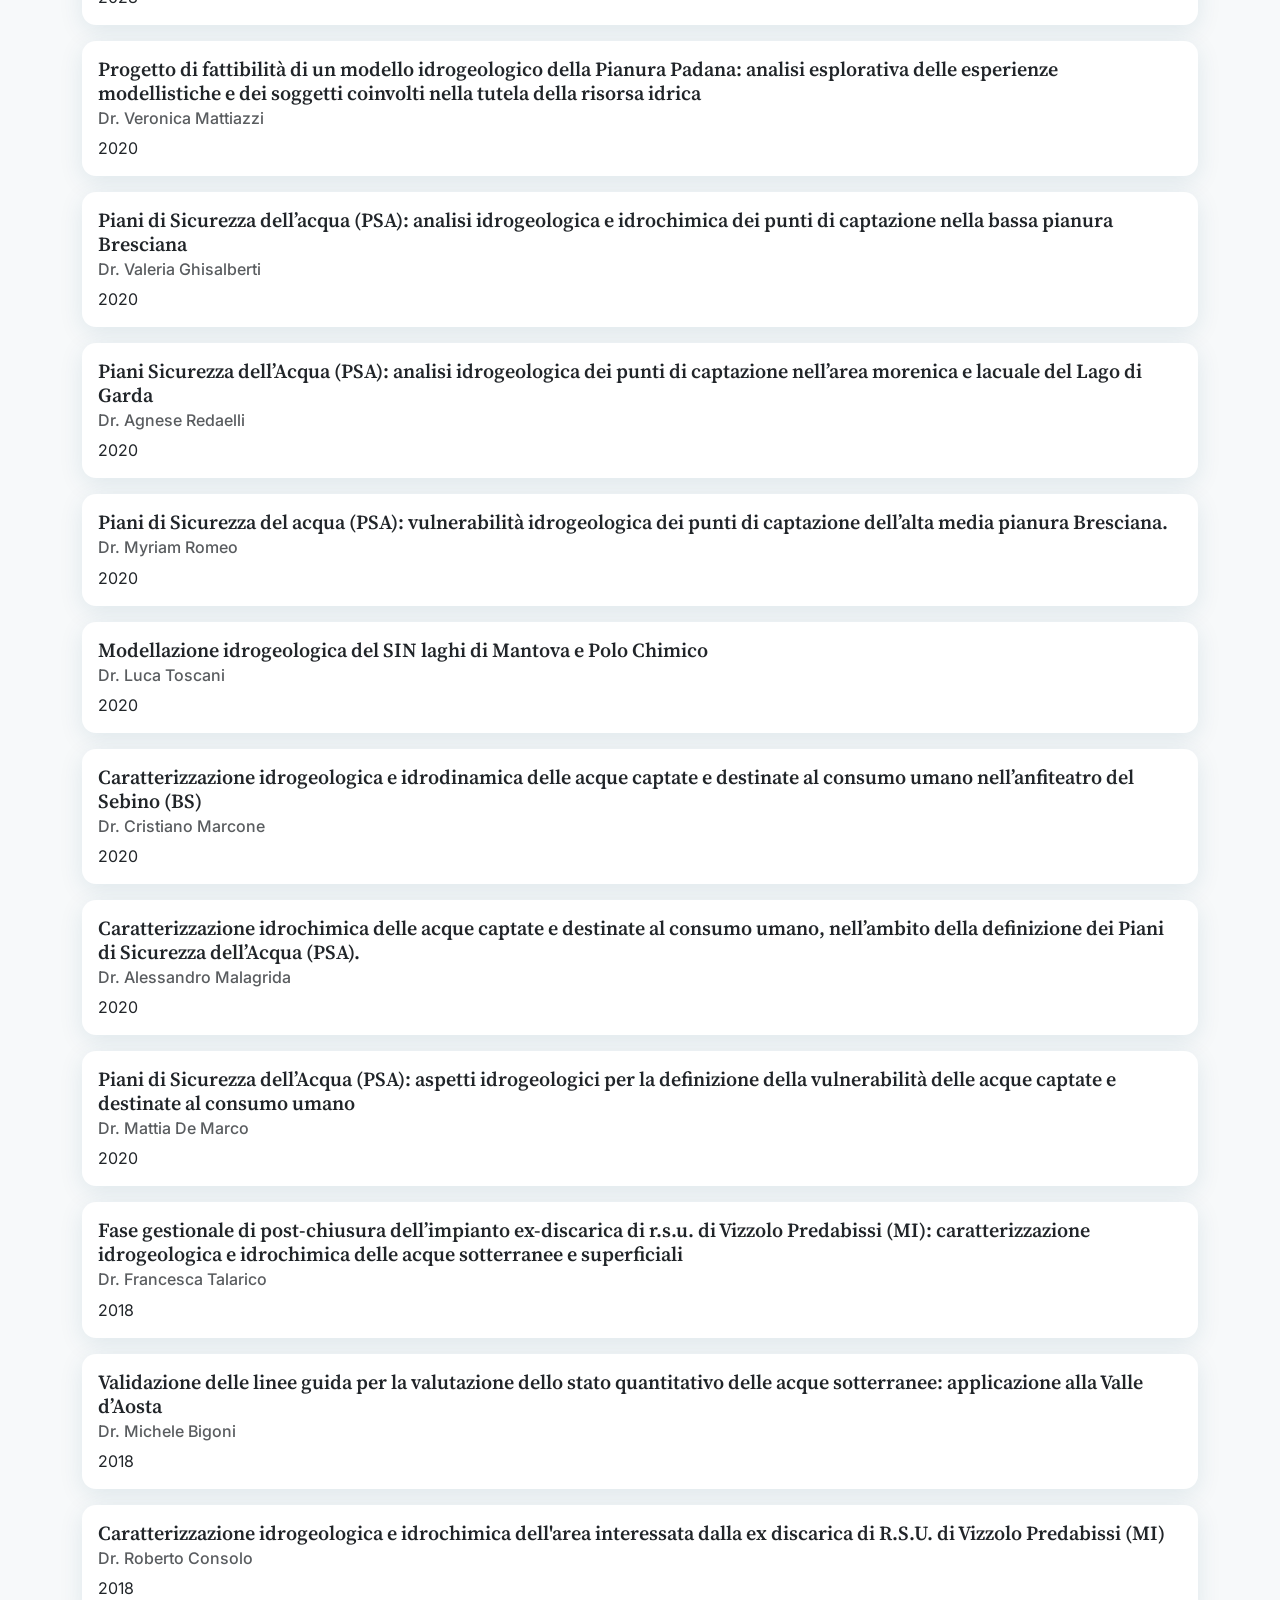
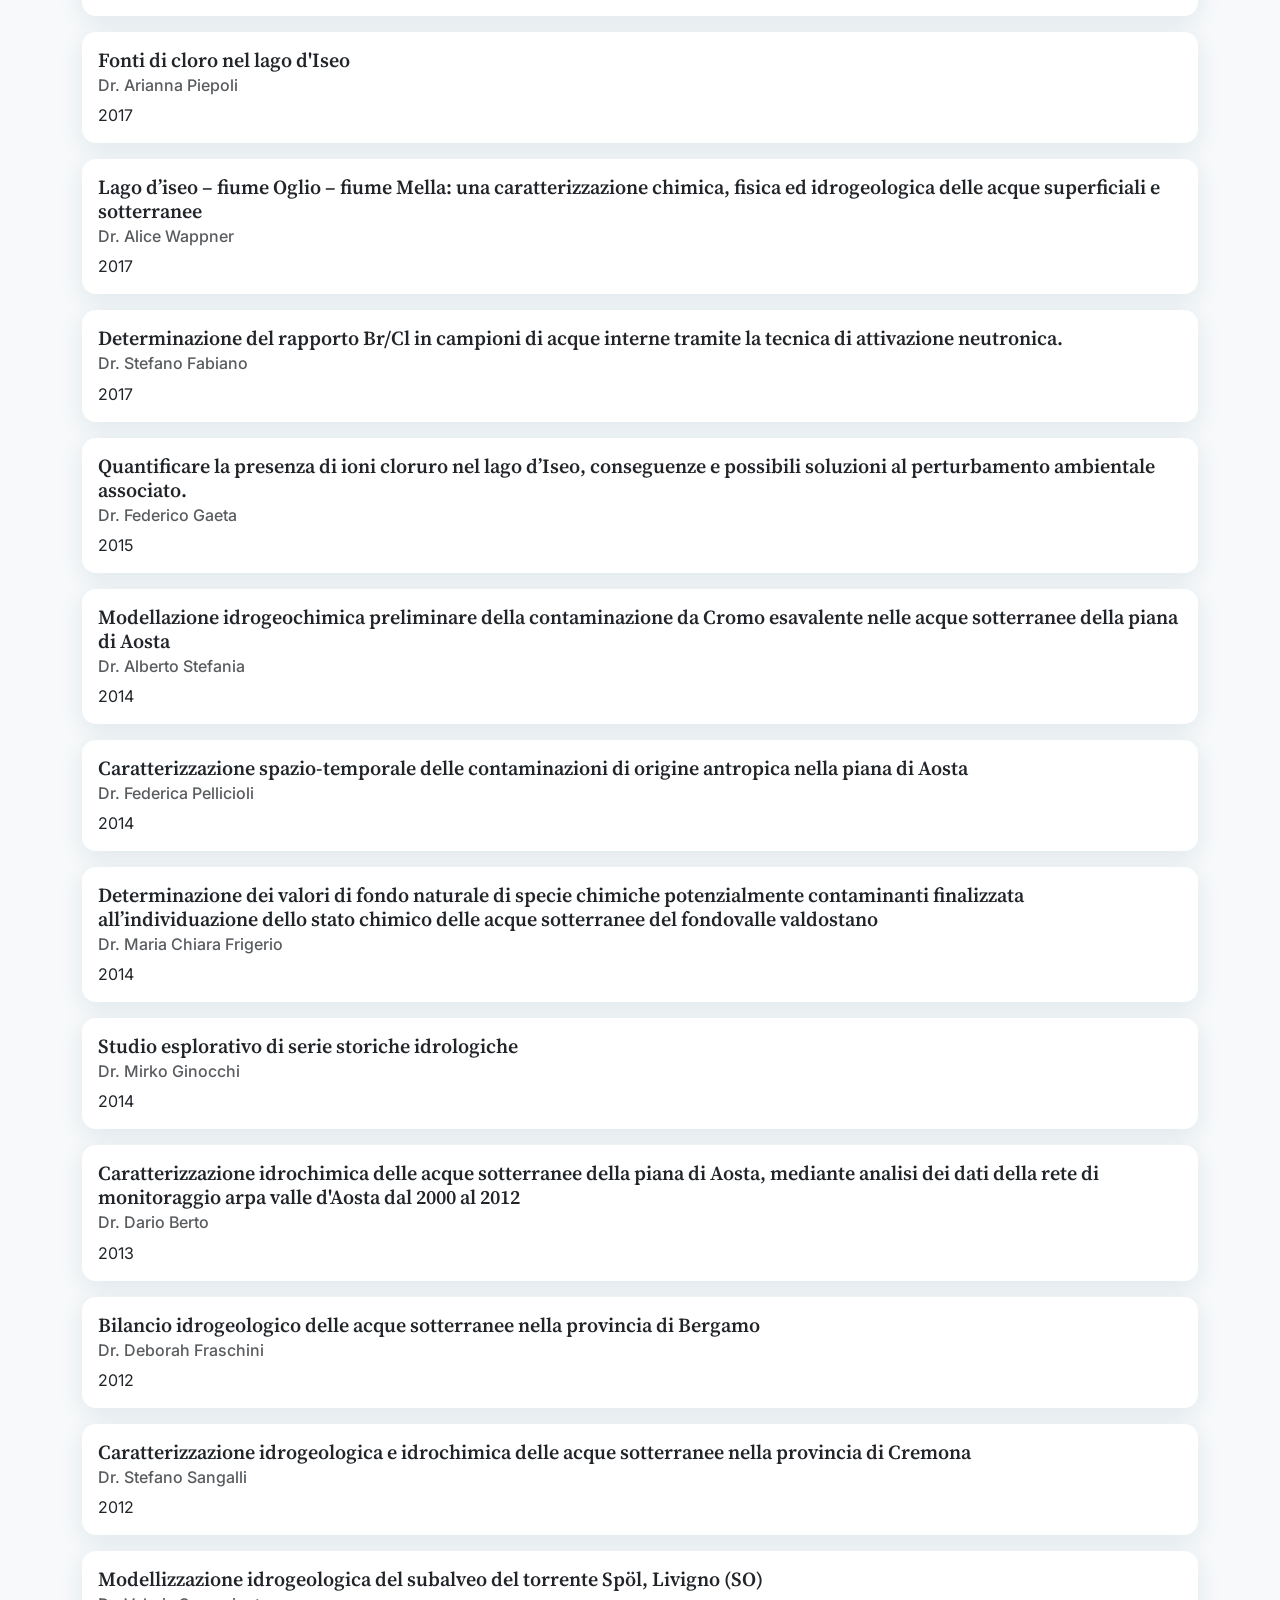
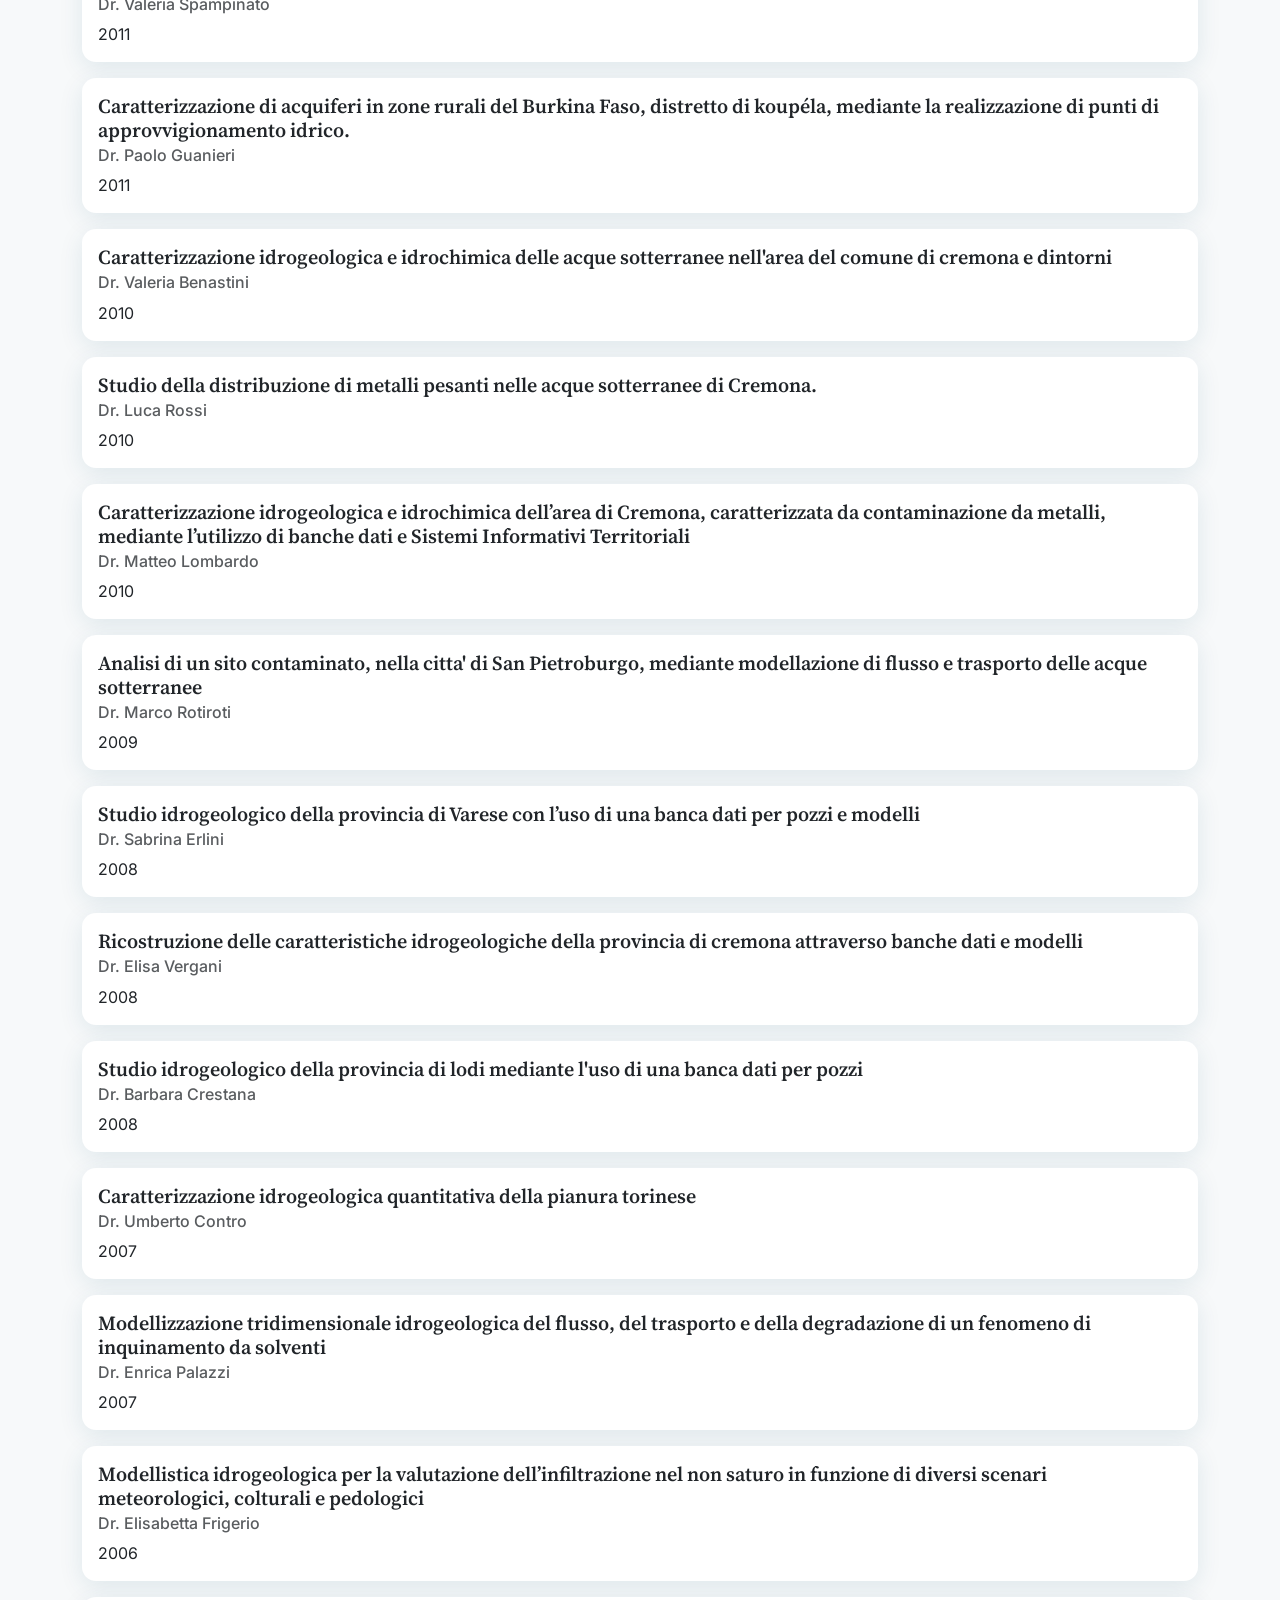
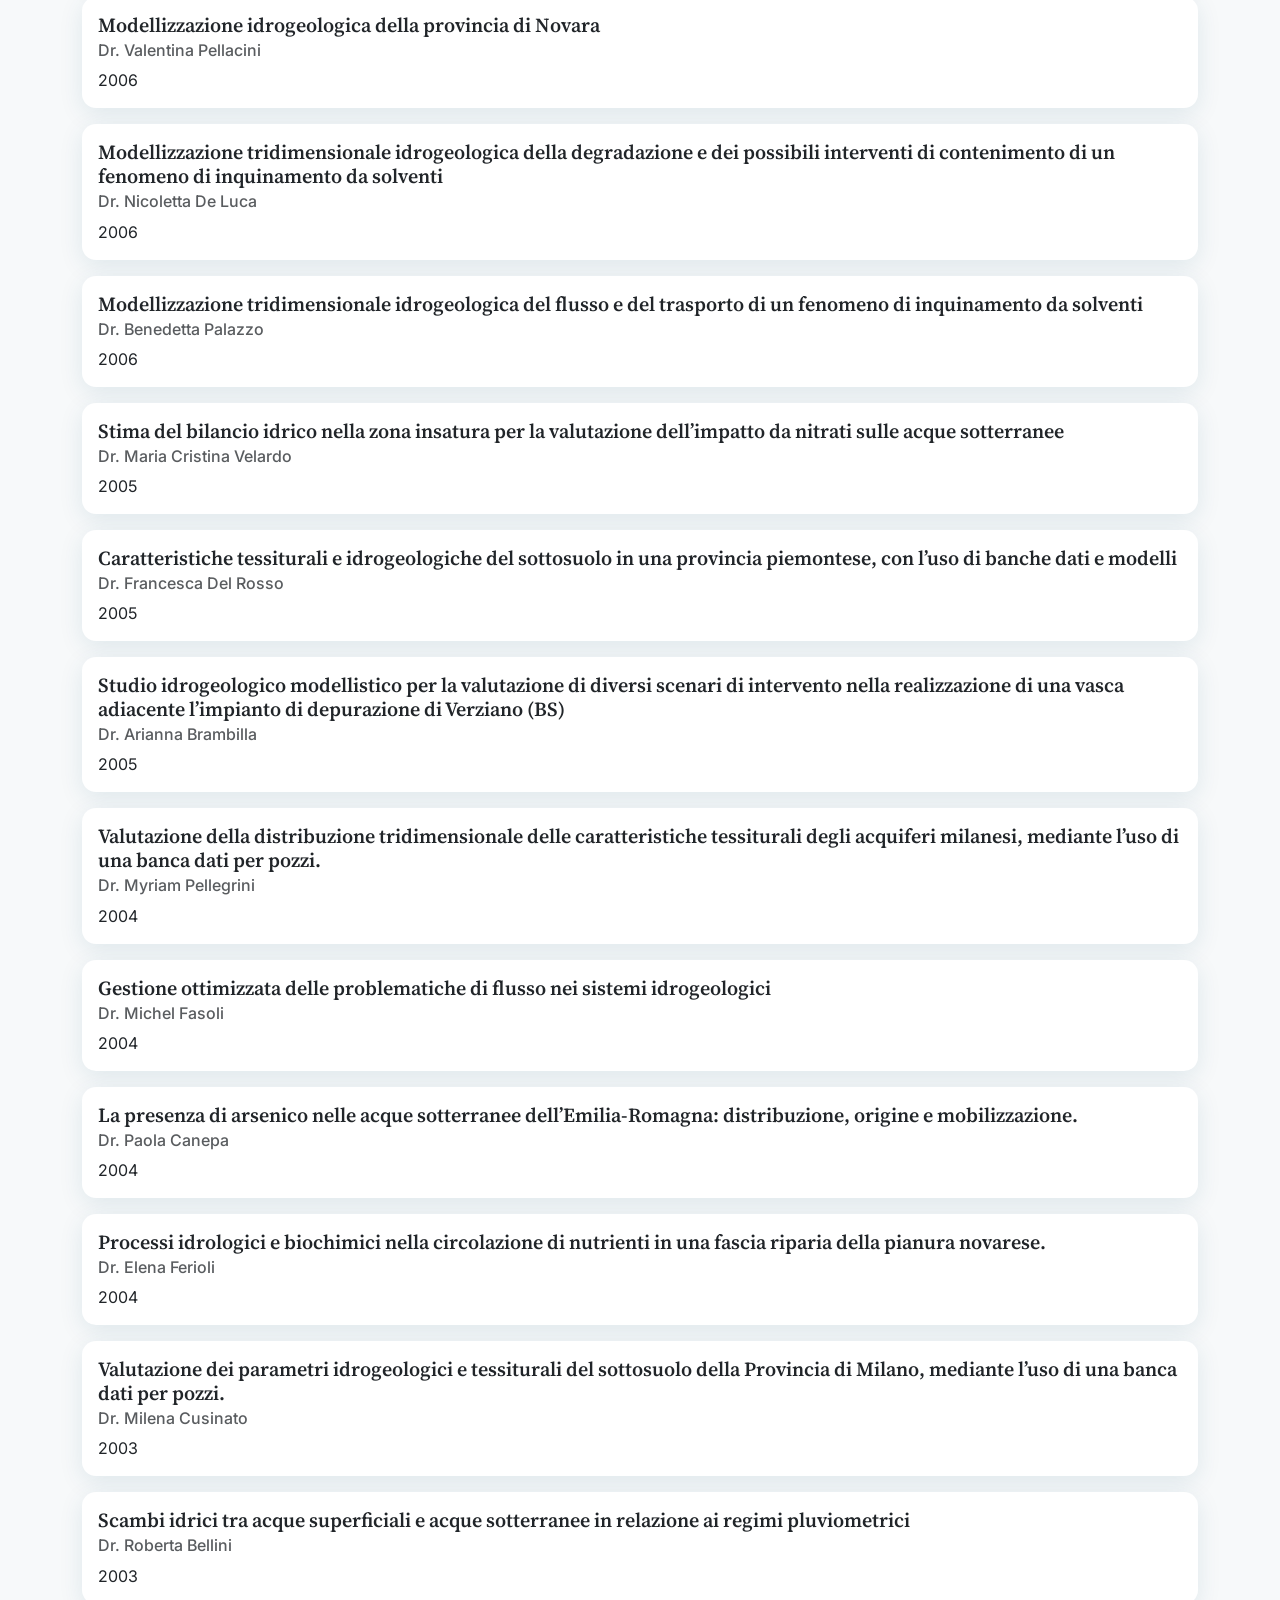
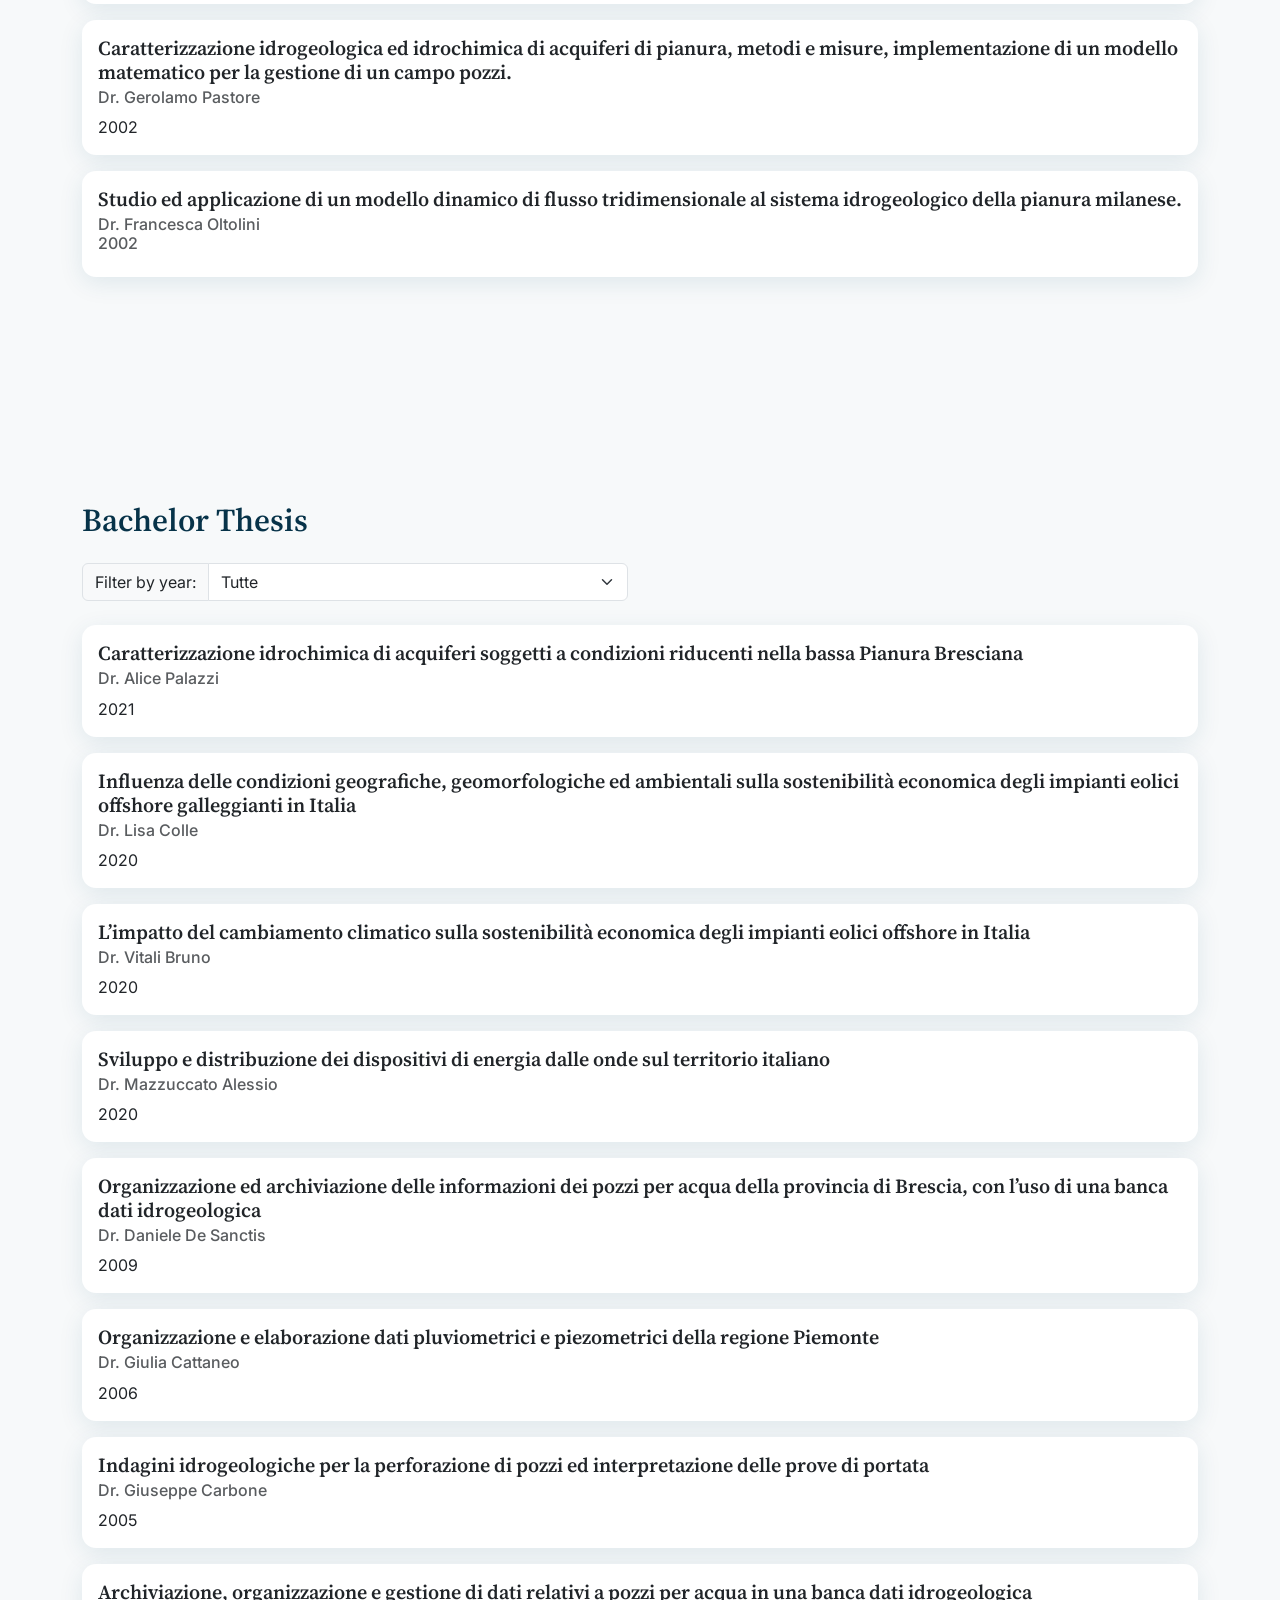
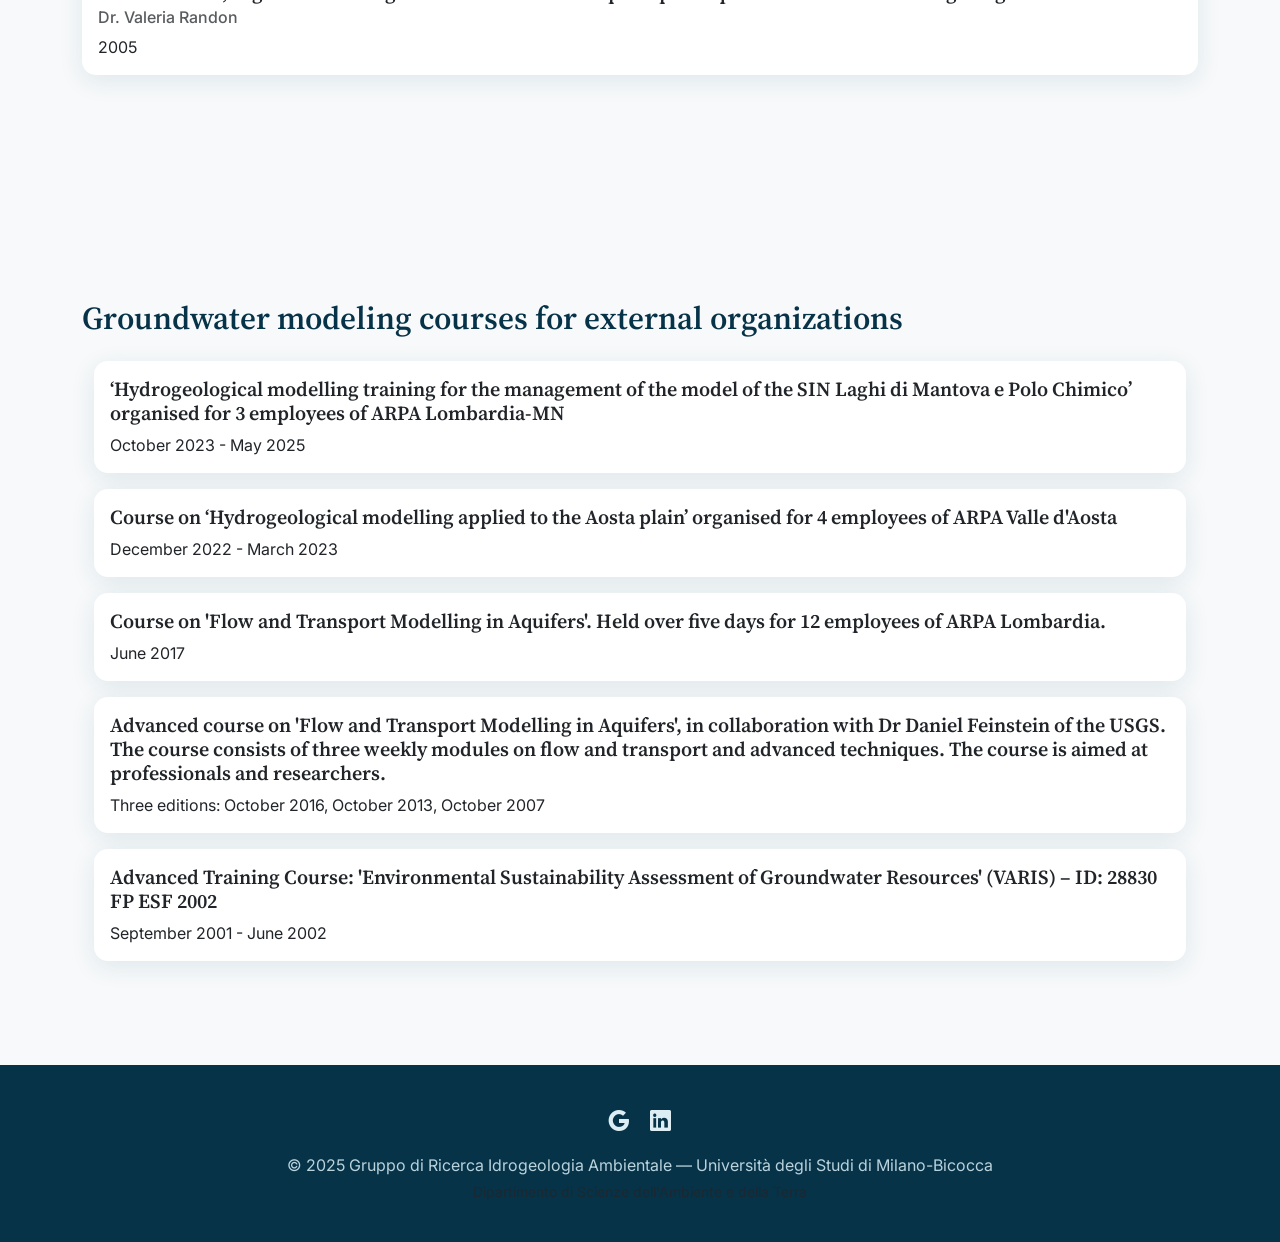
==== commit eeef8efb: "Update thesis cards and filter options for years" ====
--- a/education.html
+++ b/education.html
@@ -92,7 +92,8 @@
                             <label class="input-group-text" for="phdYearFilter">Filter by year:</label>
                             <select class="form-select" id="phdYearFilter">
                                 <option value="all">Tutte</option>
-                                <option value="2025">in corso</option>
+                                <option value="2028">in corso</option>
+                                <option value="2026">2026</option>
                                 <option value="2023">2023</option>
                                 <option value="2020">2020</option>
                                 <option value="2018">2018</option>
@@ -103,11 +104,25 @@
                         </div>
                     </div>
     <div id="phdThesisCardsContainer" class="container my-4">
-<div class="card w-100 mb-3" data-year="2025">
+<div class="card w-100 mb-3" data-year="2028">
+    <div class="card-body">
+        <h5 class="card-title">...</h5>
+        <h6 class="card-subtitle mb-2 text-muted">PhD. Alice Palazzi</h6>
+        <p class="card-text">In corso - XLI Cycle</p>
+    </div>
+</div>
+<div class="card w-100 mb-3" data-year="2028">
+    <div class="card-body">
+        <h5 class="card-title">Machine Learning-based estimation of Natural Background Levels for sustainable groundwater management in Lombardy region</h5>
+        <h6 class="card-subtitle mb-2 text-muted">PhD. Simone Bruno</h6>
+        <p class="card-text">In corso - XLI Cycle</p>
+    </div>
+</div>
+<div class="card w-100 mb-3" data-year="2026">
     <div class="card-body">
         <h5 class="card-title">Climate change effect on groundwater budget at regional and basin scales</h5>
         <h6 class="card-subtitle mb-2 text-muted">PhD. Agnese Redaelli</h6>
-        <p class="card-text">In corso - XXXVIII Cycle</p>
+        <p class="card-text">2026 - XXXVIII Cycle</p>
     </div>
 </div>
 
@@ -177,6 +192,8 @@
                             <label class="input-group-text" for="MScYearFilter">Filter by year:</label>
                             <select class="form-select" id="MScYearFilter">
                                 <option value="all">Tutte</option>
+                                <option value="2027">In corso</option>
+                                <option value="2026">2026</option>
                                 <option value="2025">2025</option>
                                 <option value="2024">2024</option>
                                 <option value="2023">2023</option>
@@ -206,6 +223,34 @@
                     </div>
                  
     <div id="MScThesisCardsContainer" class="container my-4">
+          <div class="card w-100 mb-3" data-year="2027">
+                <div class="card-body">
+                    <h5 class="card-title">titolo...</h5>
+                    <h6 class="card-subtitle mb-2 text-muted">Dr. Davide Brioschi</h6>
+                    <p class="card-text">2027</p>
+                </div>
+            </div>        
+          <div class="card w-100 mb-3" data-year="2027">
+                <div class="card-body">
+                    <h5 class="card-title">titolo...</h5>
+                    <h6 class="card-subtitle mb-2 text-muted">Dr. Leonardo Cassese</h6>
+                    <p class="card-text">2027</p>
+                </div>
+            </div>
+                  <div class="card w-100 mb-3" data-year="2026">
+                <div class="card-body">
+                    <h5 class="card-title">Modello idrogeologico di flusso della vasca di equalizzazione in un impianto di depurazione</h5>
+                    <h6 class="card-subtitle mb-2 text-muted">Dr. Pietro Iunco</h6>
+                    <p class="card-text">2026</p>
+                </div>
+            </div>
+                 <div class="card w-100 mb-3" data-year="2026">
+                <div class="card-body">
+                    <h5 class="card-title">titolo...</h5>
+                    <h6 class="card-subtitle mb-2 text-muted">Dr. Erika Ripamonti</h6>
+                    <p class="card-text">2026</p>
+                </div>
+            </div>
   <div class="card w-100 mb-3" data-year="2025">
                 <div class="card-body">
                     <h5 class="card-title">titolo...</h5>
--- a/assets/css/style.css
+++ b/assets/css/style.css
@@ -171,8 +171,6 @@
   transform-style: preserve-3d;
   transition: transform 0.6s cubic-bezier(0.4, 0.2, 0.2, 1);
 }
-.course-card-container:hover .course-card-inner,
-.course-card-container:focus-within .course-card-inner,
 .course-card-inner.flipped { transform: rotateY(180deg); }
 .course-card-front, .course-card-back {
   width: 100%; min-height: 260px; background: var(--color-surface);
@@ -185,9 +183,12 @@
 .course-title { font-size: 1.15rem; font-weight: 600; font-family: 'Source Serif 4', serif; color: var(--color-primary-dark); margin-bottom: 10px; }
 .course-meta { font-size: 0.92rem; color: var(--color-muted); margin-bottom: 4px; }
 .course-meta i { color: var(--color-accent); width: 1.1em; }
-.course-card-front .btn { align-self: flex-end; margin-top: auto; }
+.course-card-footer { display: flex; justify-content: space-between; align-items: center; margin-top: auto; }
+.btn-flip { border: 1px solid var(--color-accent); color: var(--color-primary); border-radius: 50%; width: 34px; height: 34px; padding: 0; display: flex; align-items: center; justify-content: center; flex-shrink: 0; }
+.btn-flip:hover { background: var(--color-accent-light); }
+.btn-flip-back { position: absolute; top: 16px; right: 16px; }
 .course-back-title { font-weight: 600; color: var(--color-primary); margin-bottom: 8px; }
-.course-back-desc { font-size: 0.95rem; color: var(--color-muted); }
+.course-back-desc { font-size: 0.95rem; color: var(--color-muted); max-height: 180px; overflow-y: auto; padding-right: 6px;}
 @media (max-width: 768px) {
   .course-card-inner, .course-card-front, .course-card-back { min-height: 220px; }
   .course-card-front, .course-card-back { padding: 18px; }
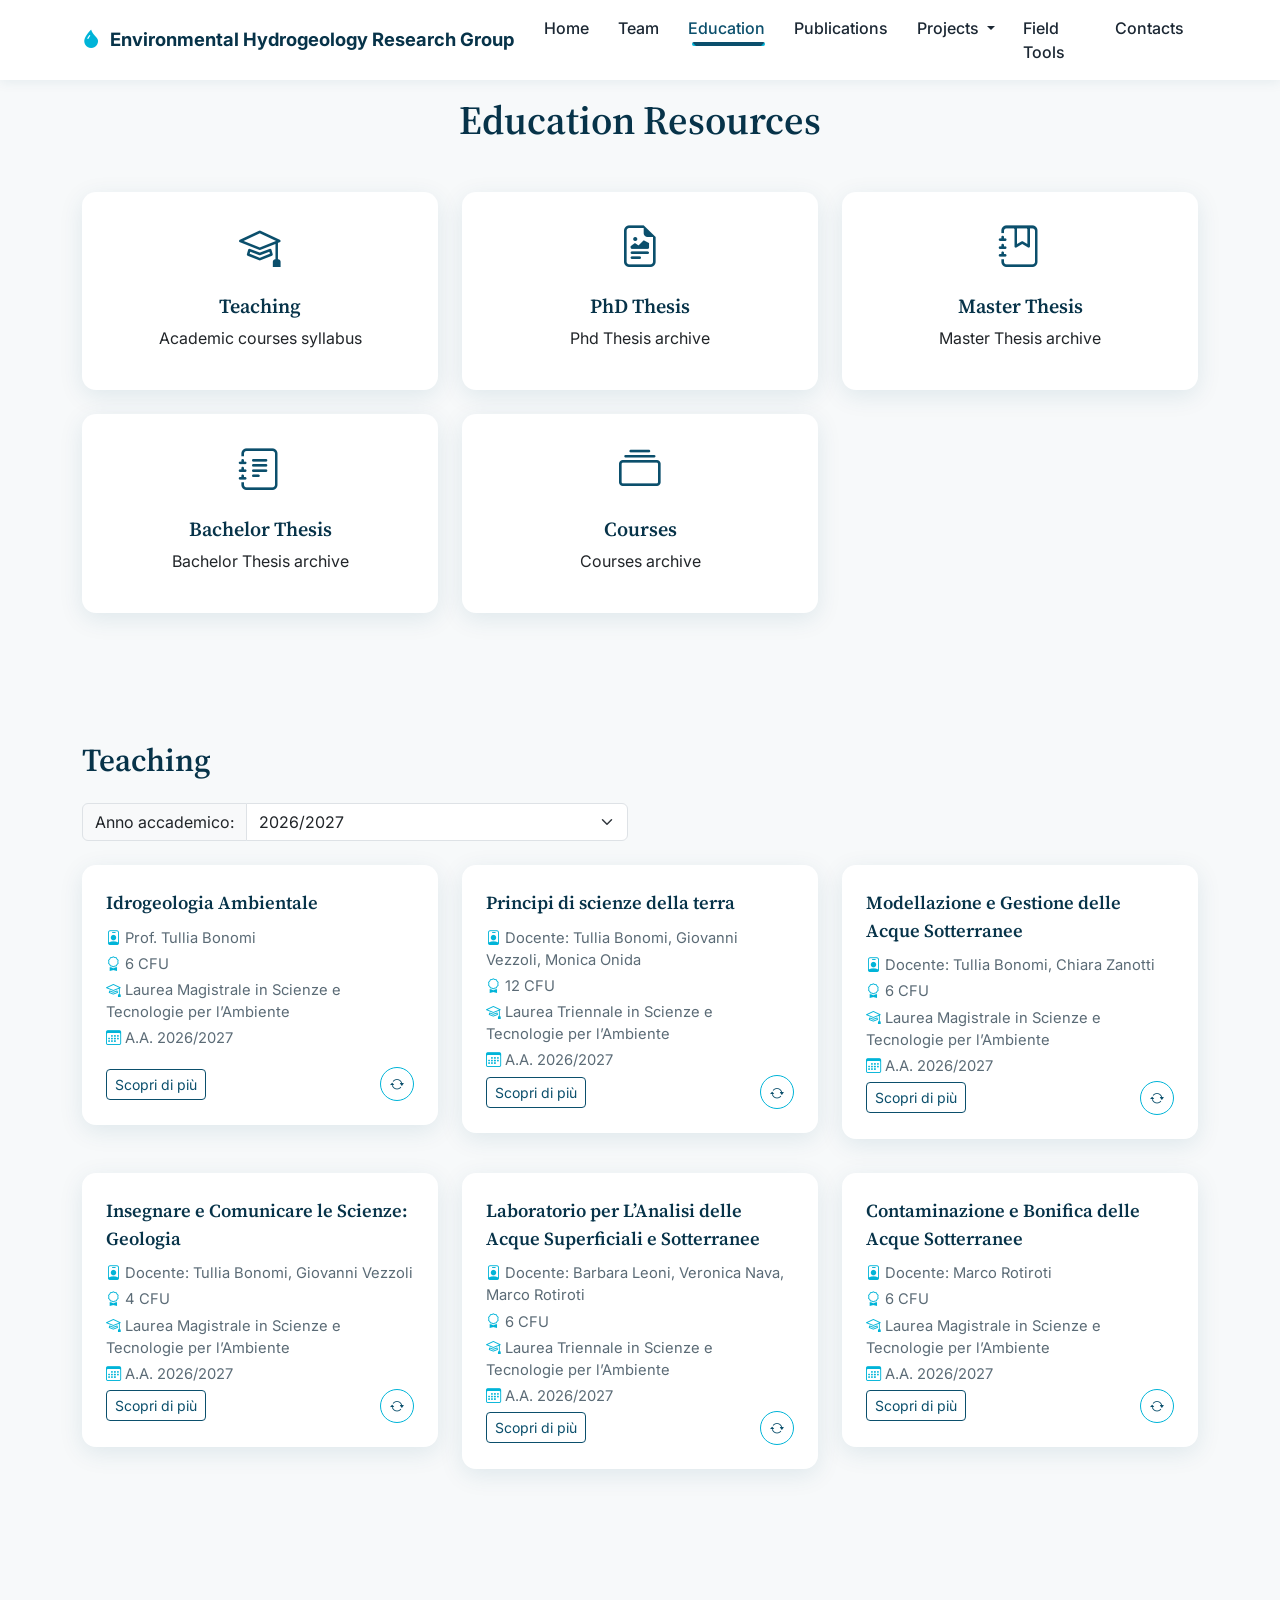
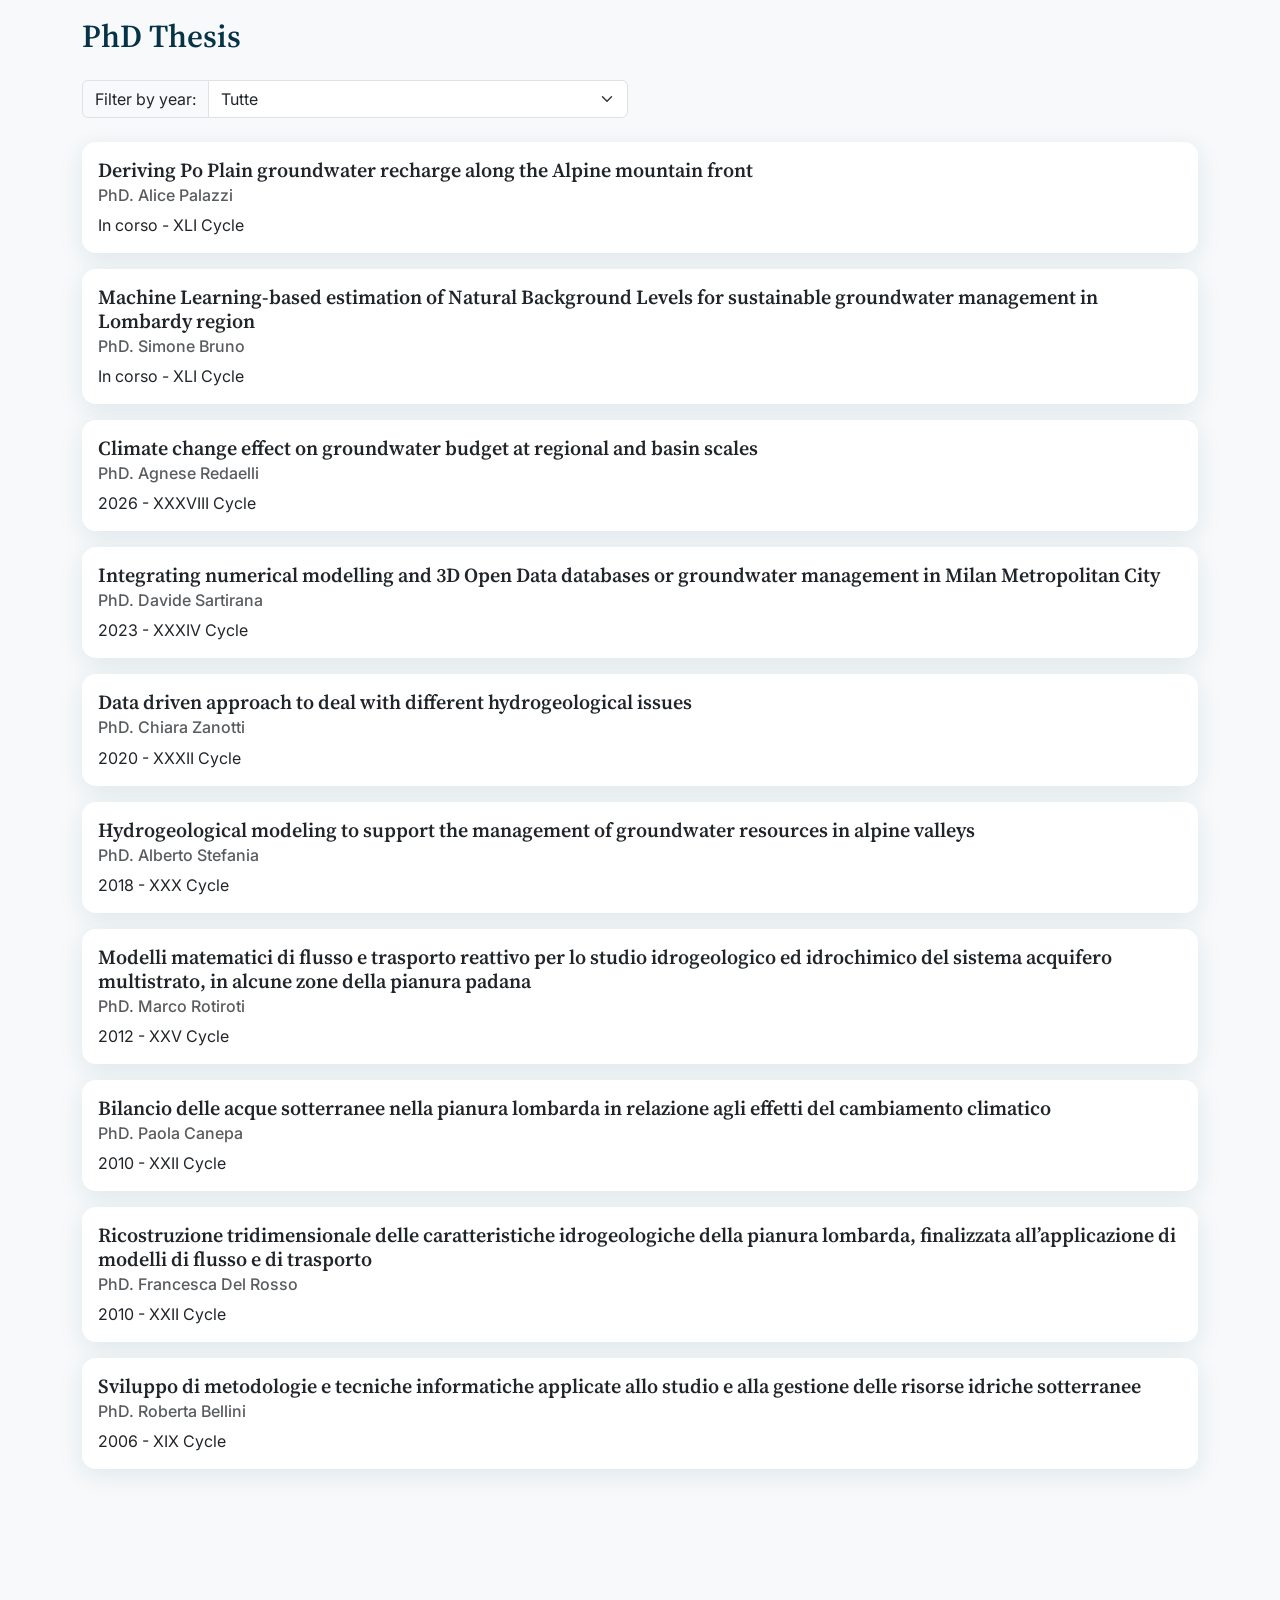
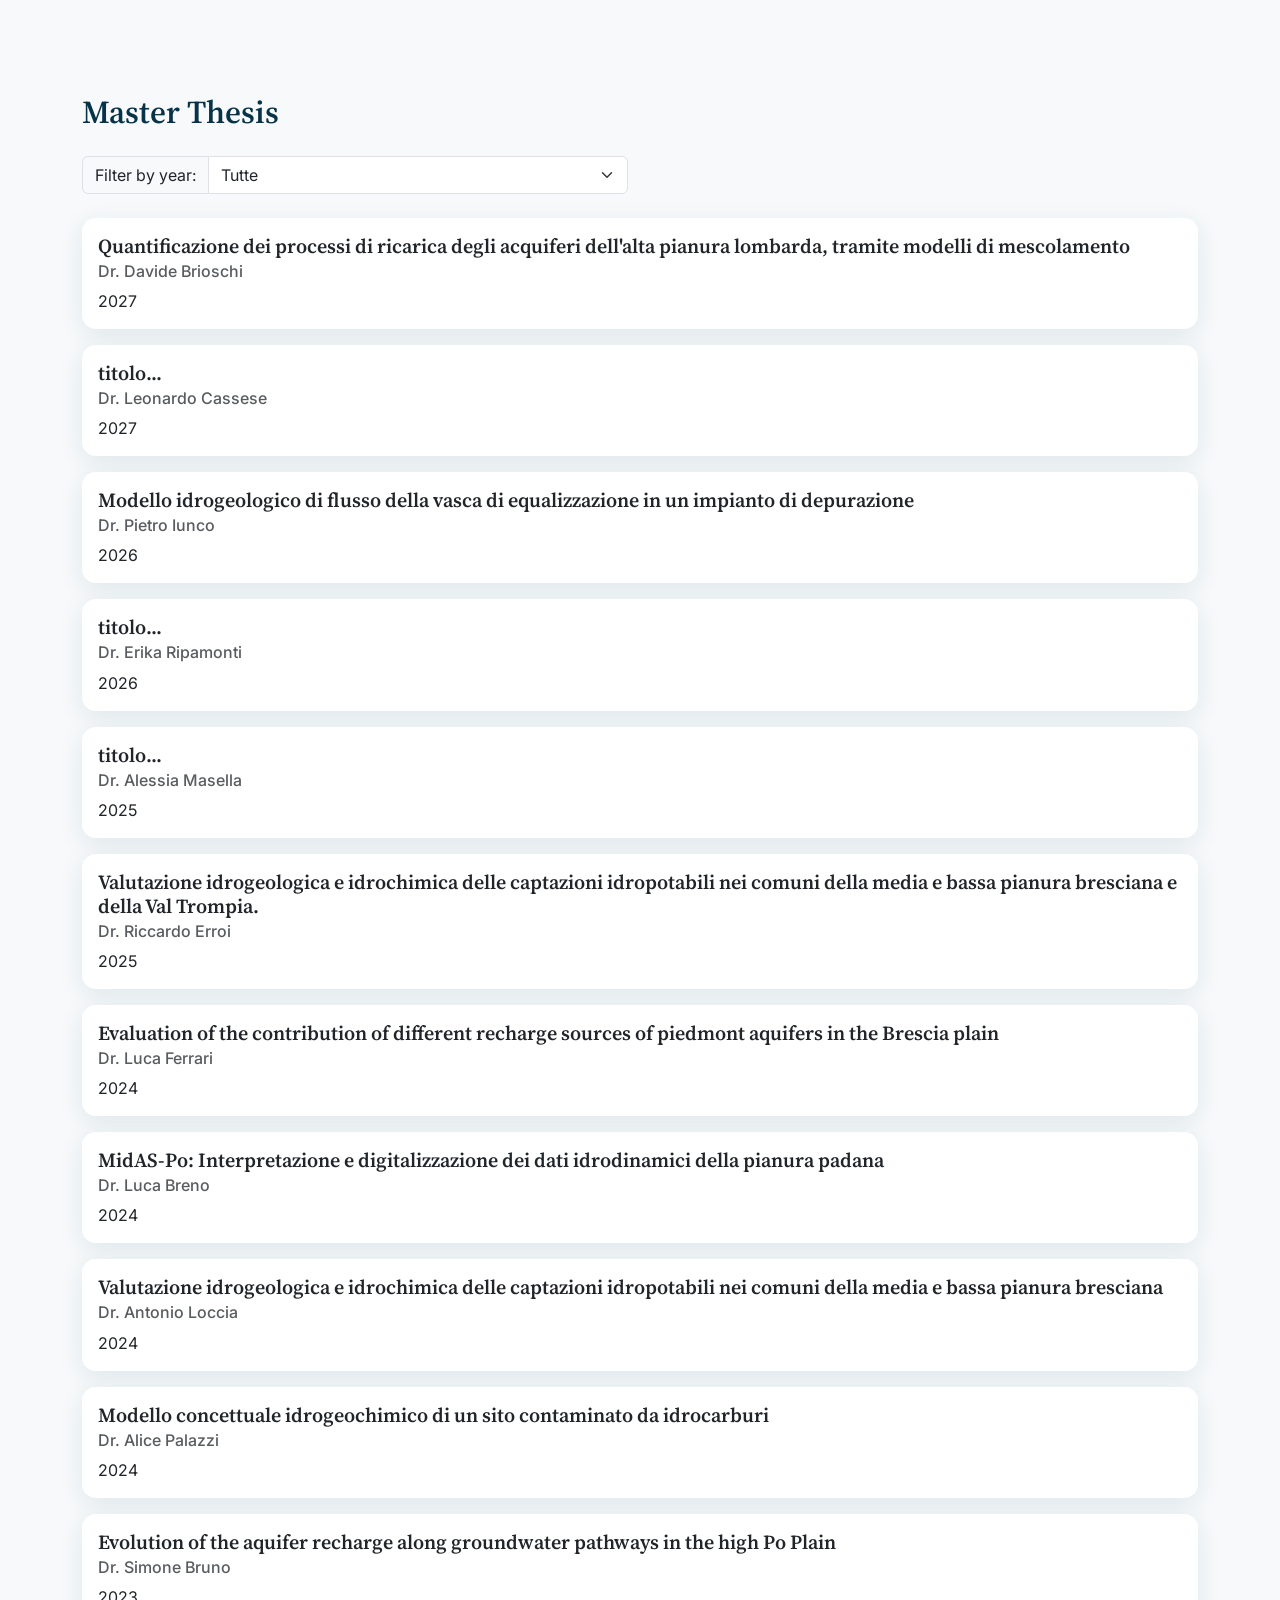
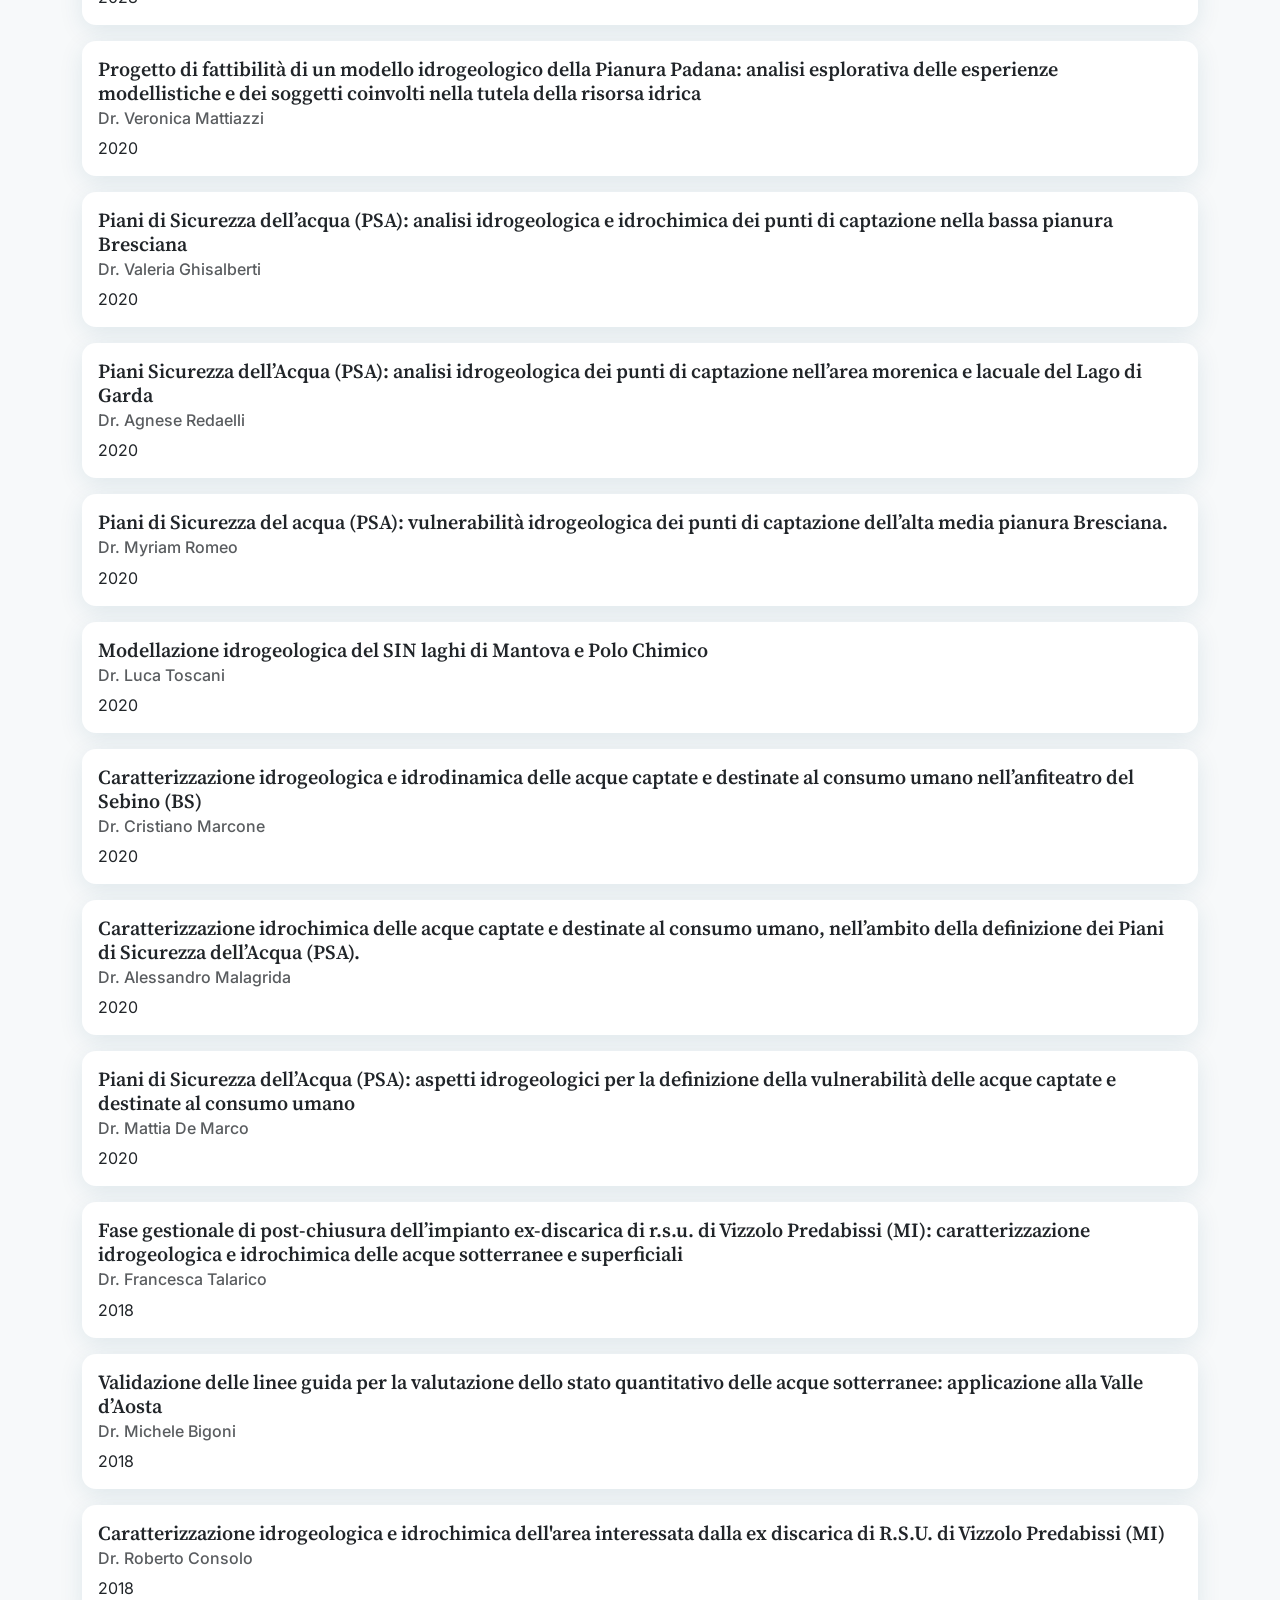
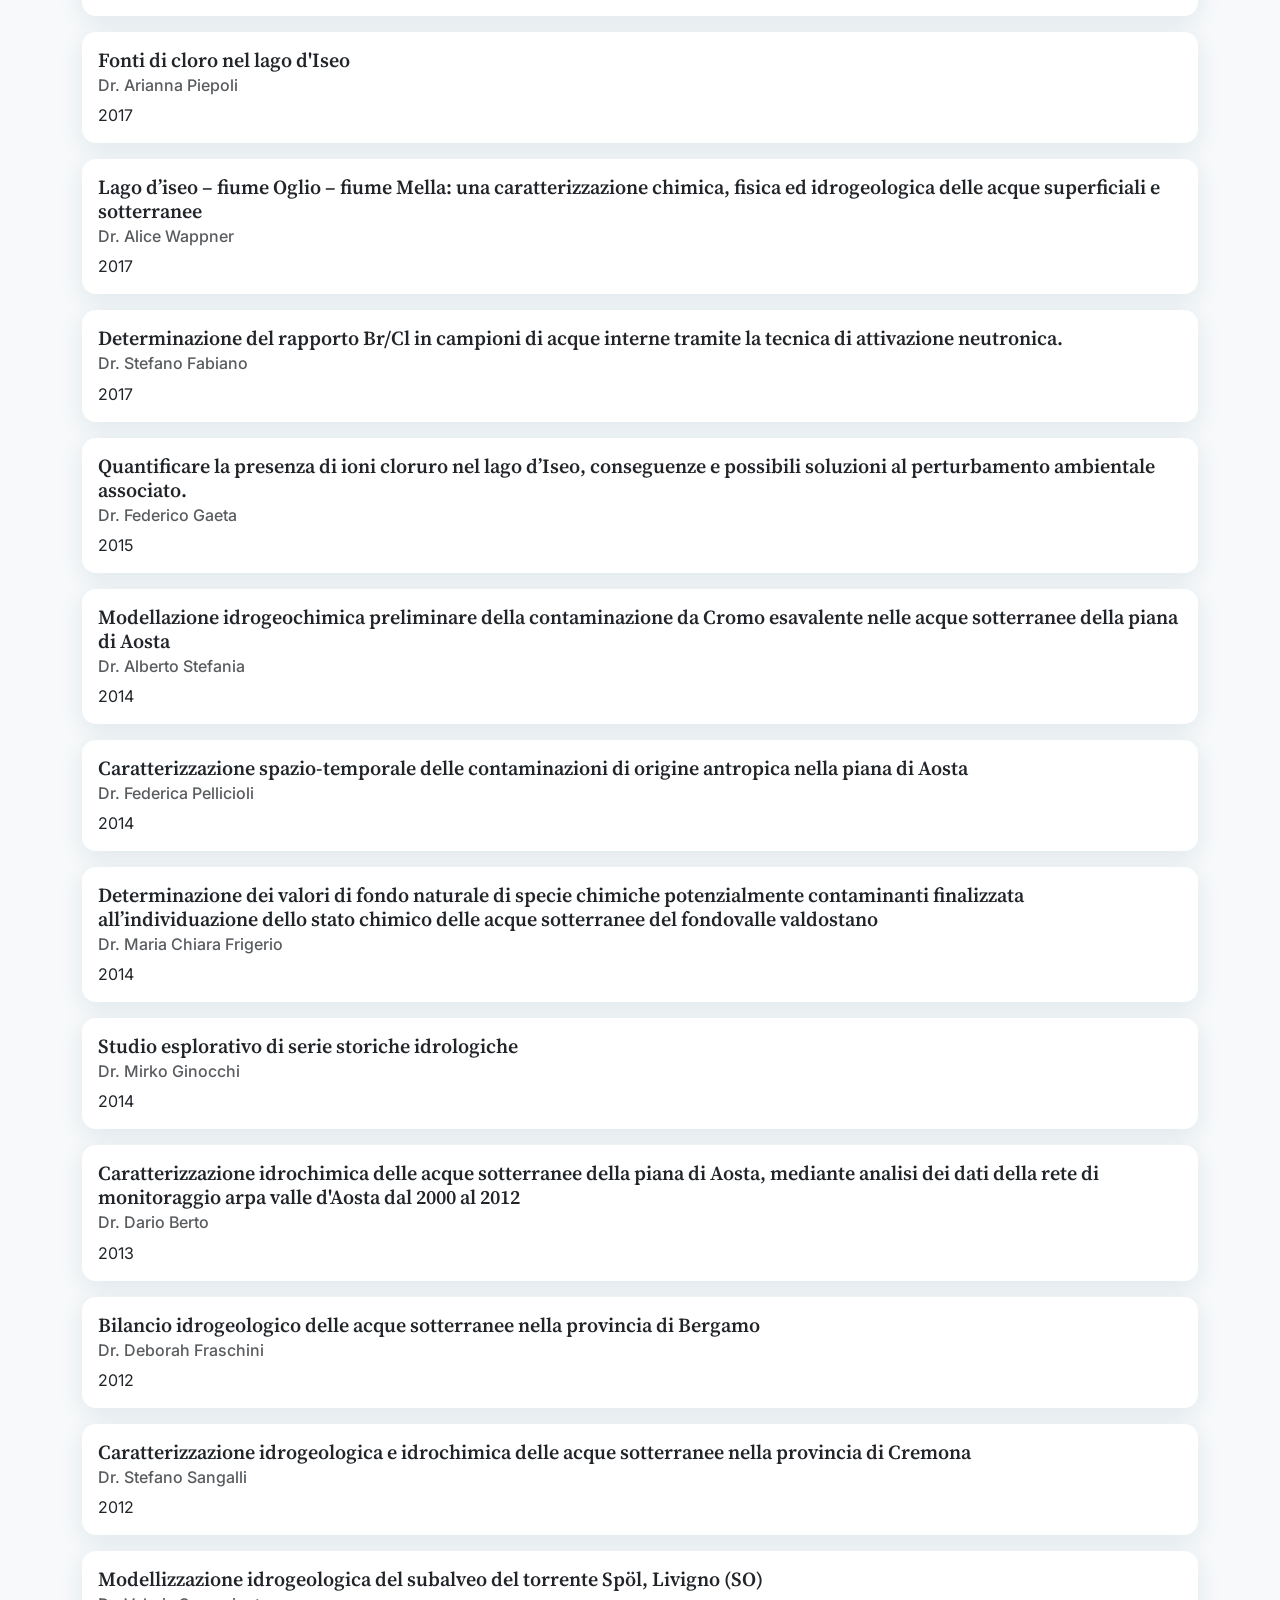
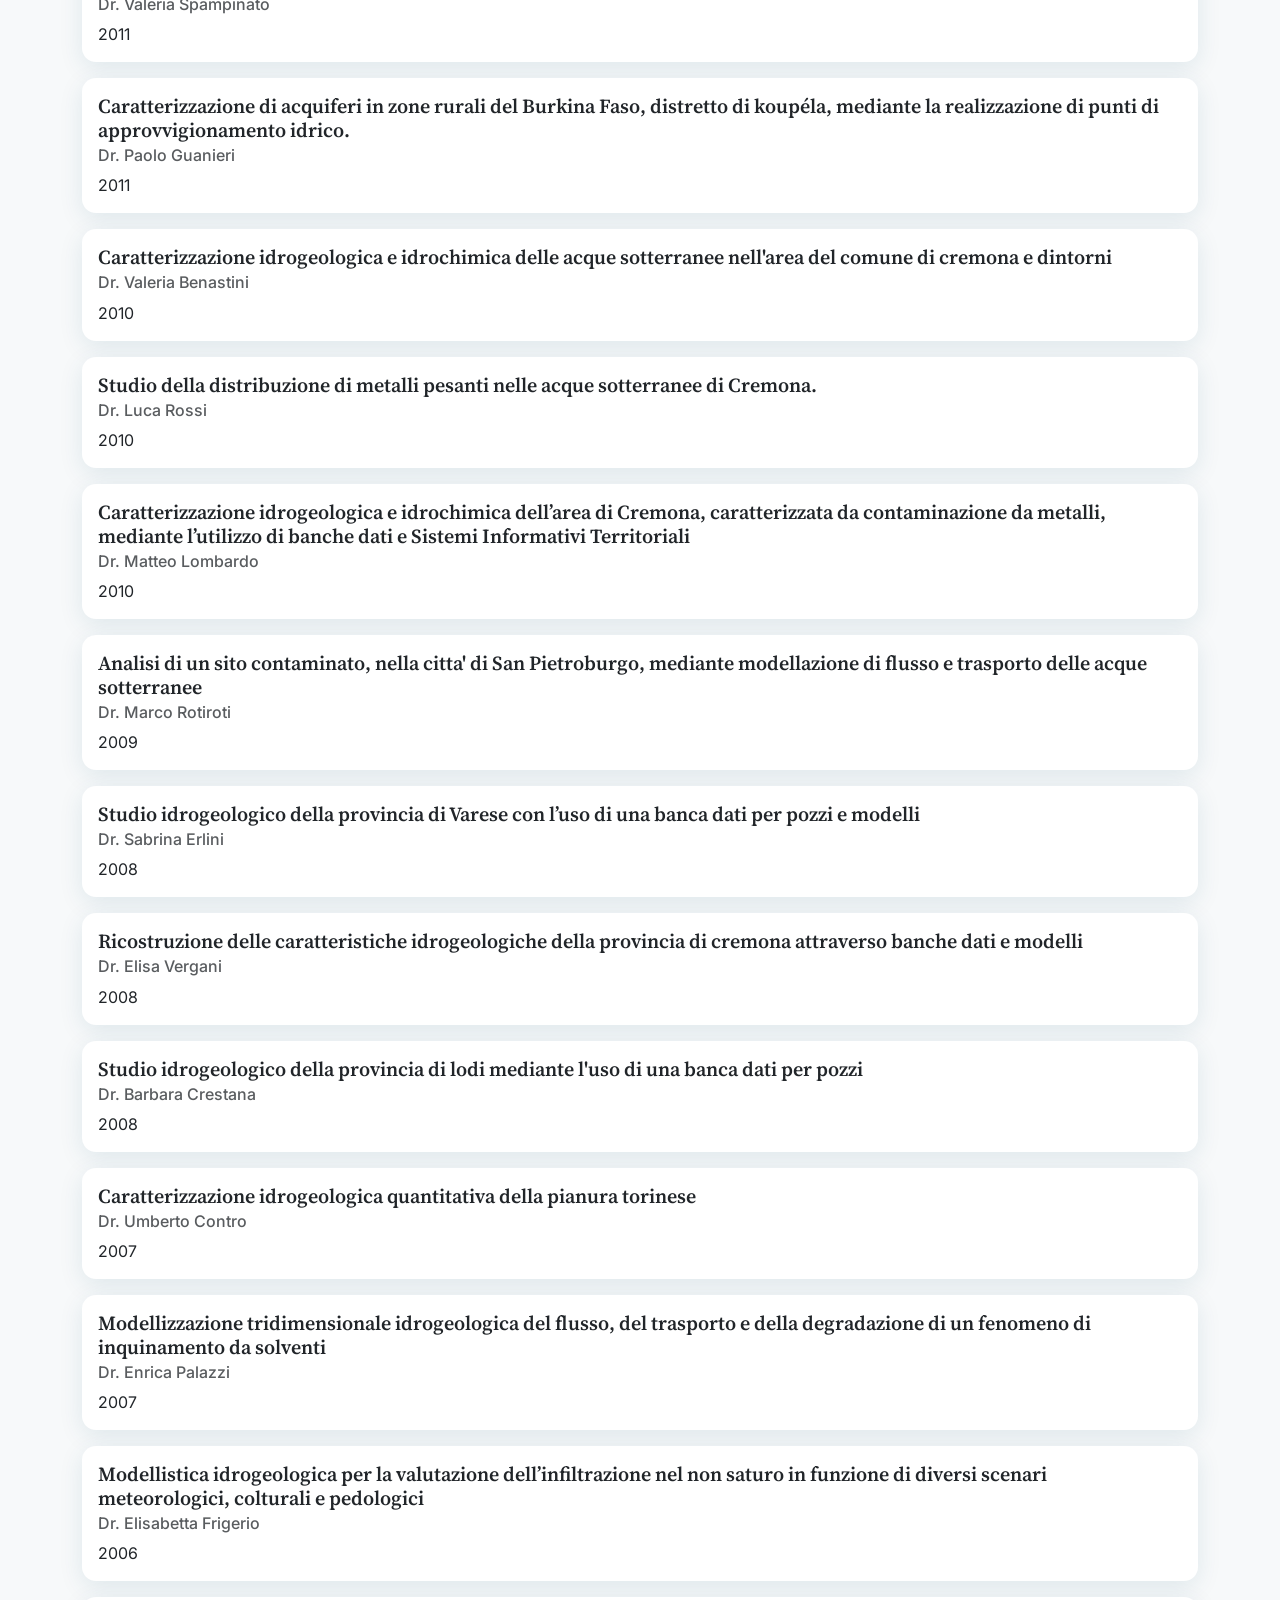
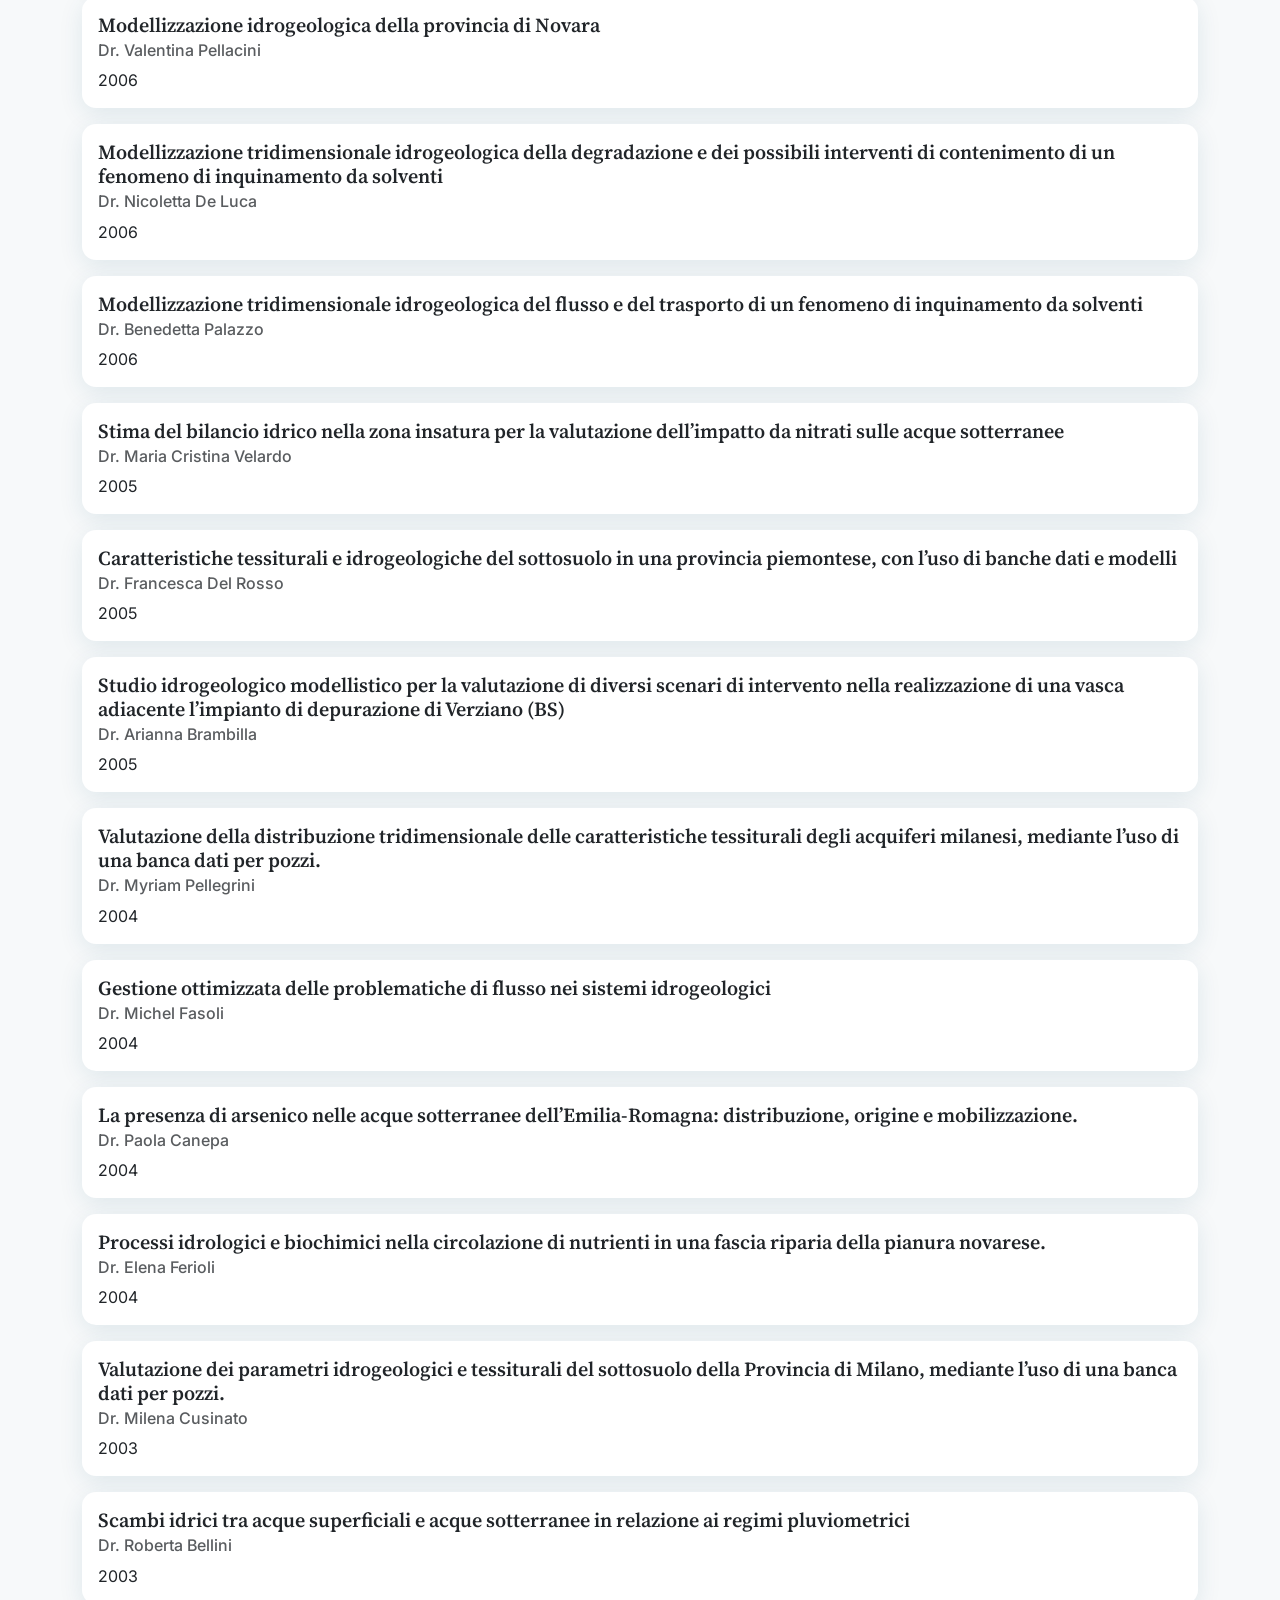
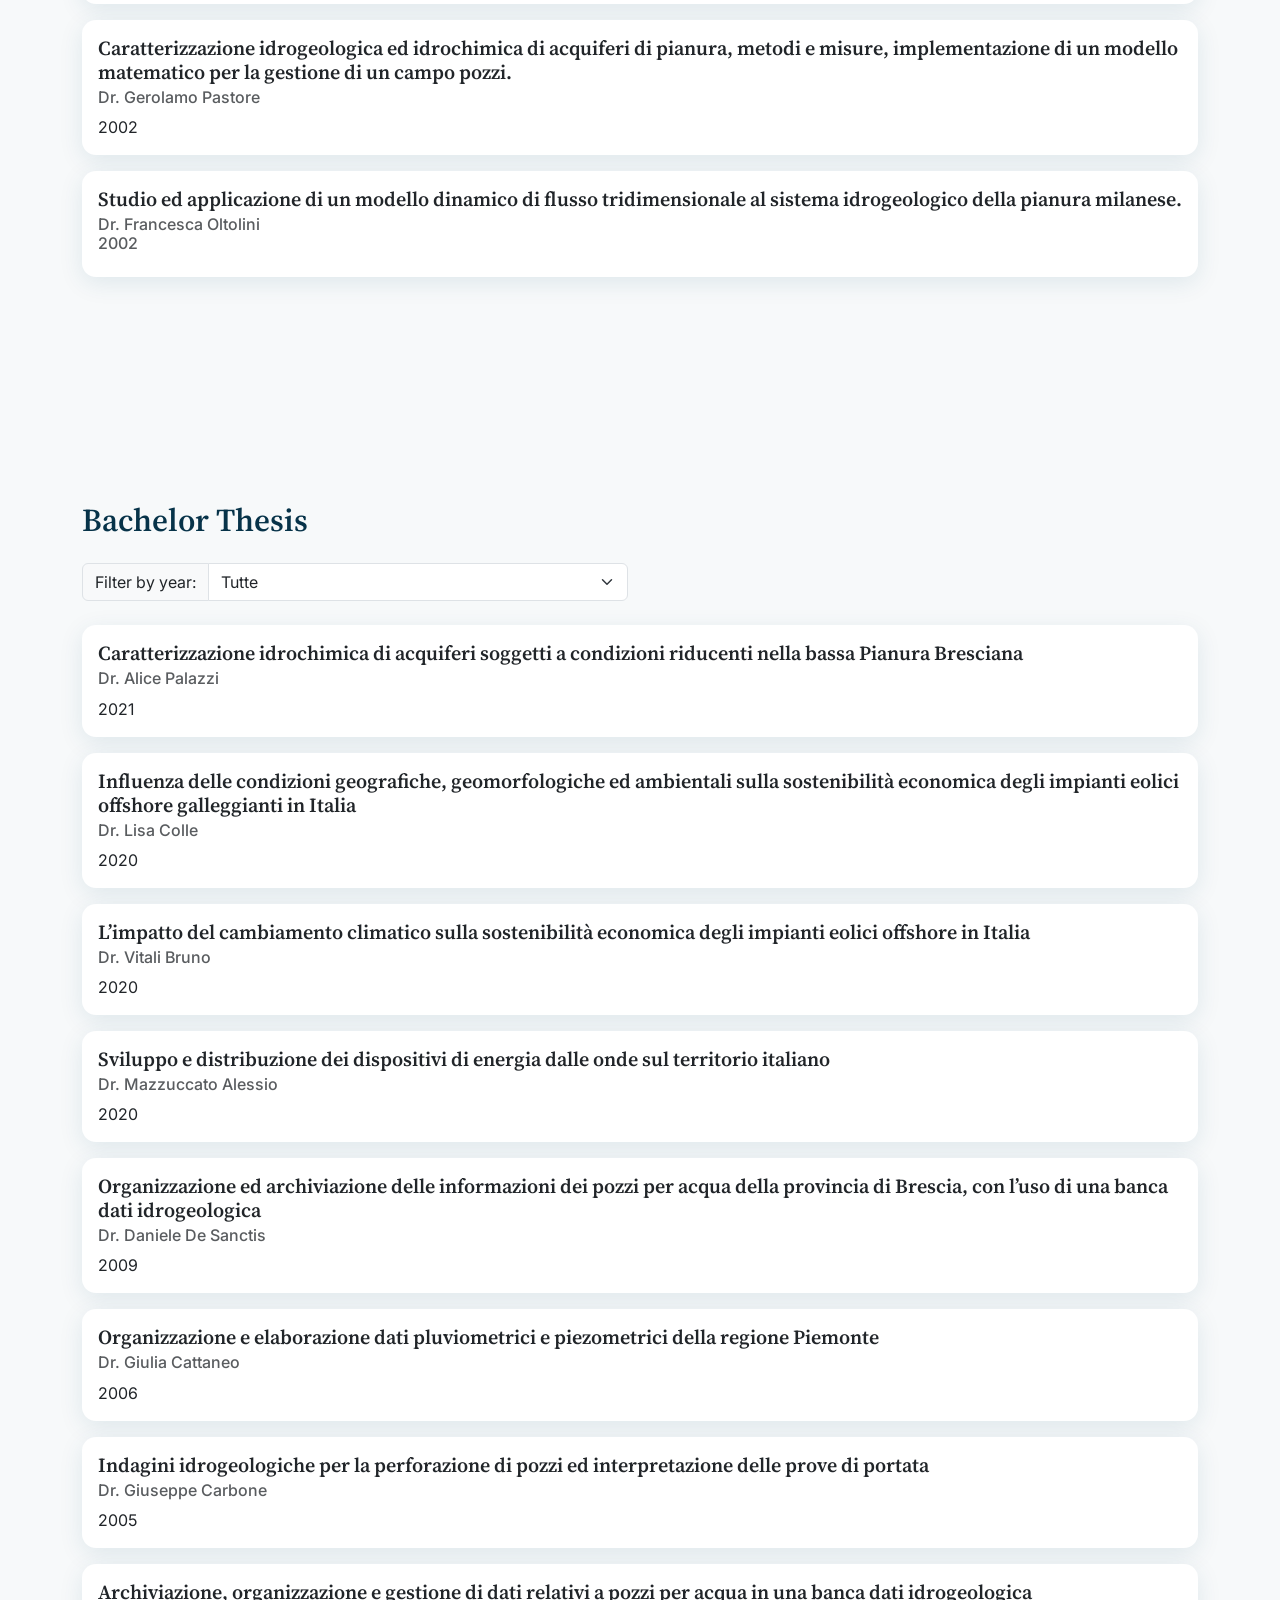
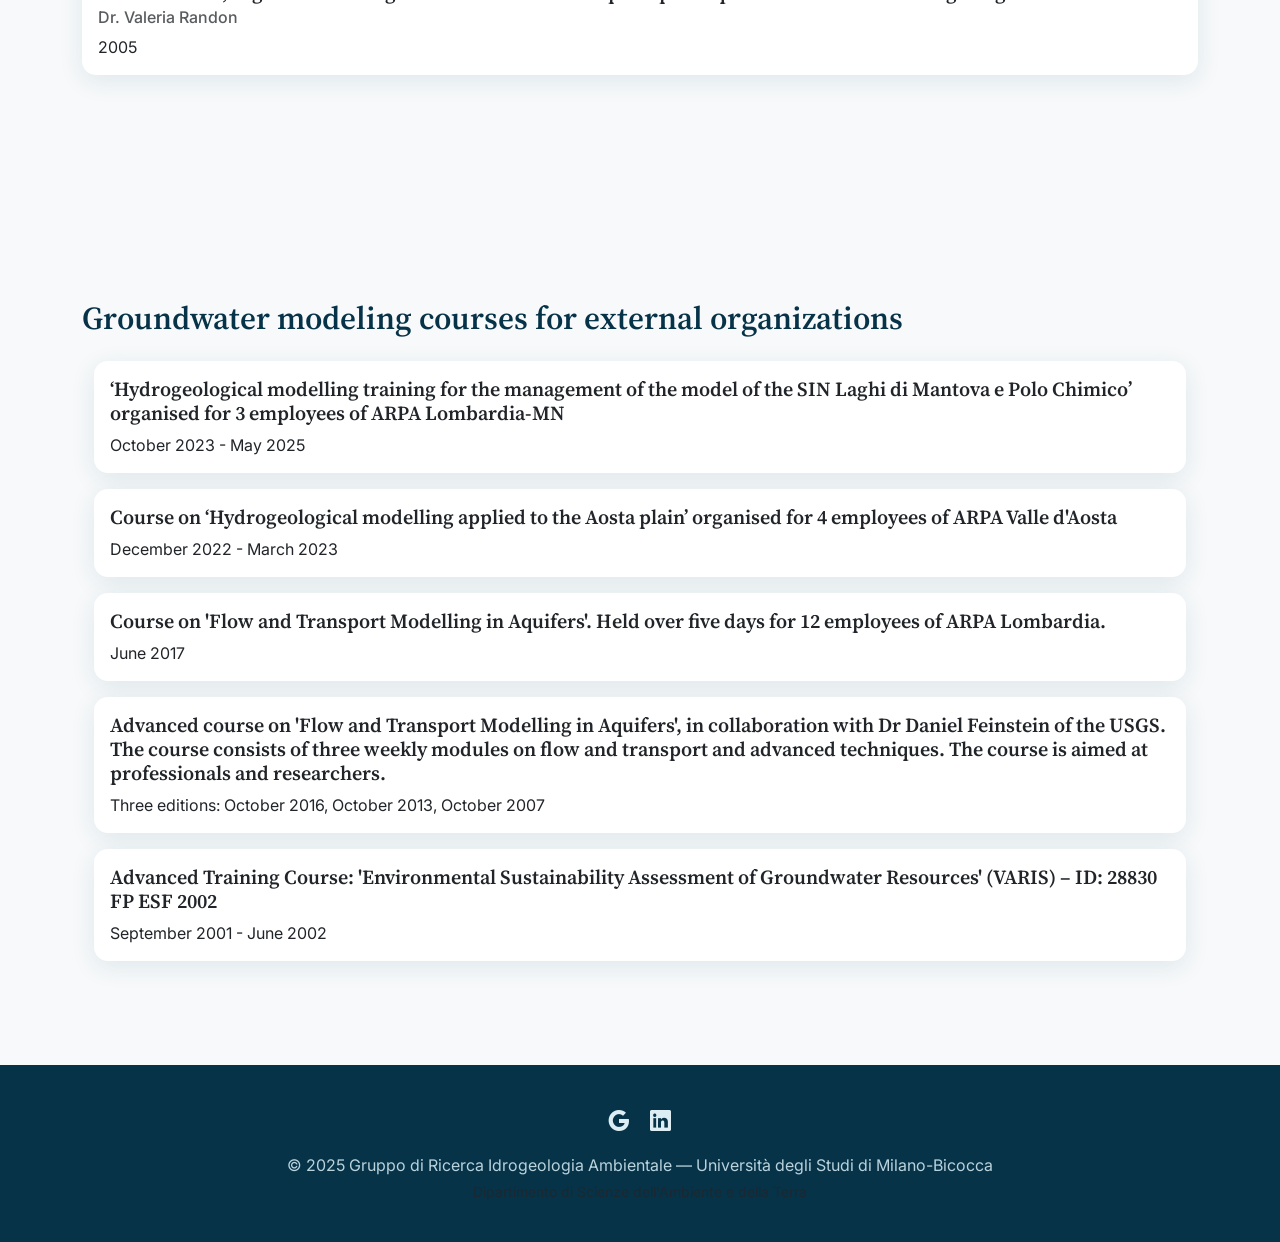
==== commit 65fe45a3: "Update thesis titles in education.html" ====
--- a/education.html
+++ b/education.html
@@ -106,7 +106,7 @@
     <div id="phdThesisCardsContainer" class="container my-4">
 <div class="card w-100 mb-3" data-year="2028">
     <div class="card-body">
-        <h5 class="card-title">...</h5>
+        <h5 class="card-title">Deriving Po Plain groundwater recharge along the Alpine mountain front</h5>
         <h6 class="card-subtitle mb-2 text-muted">PhD. Alice Palazzi</h6>
         <p class="card-text">In corso - XLI Cycle</p>
     </div>
@@ -225,7 +225,7 @@
     <div id="MScThesisCardsContainer" class="container my-4">
           <div class="card w-100 mb-3" data-year="2027">
                 <div class="card-body">
-                    <h5 class="card-title">titolo...</h5>
+                    <h5 class="card-title">Quantificazione dei processi di ricarica degli acquiferi dell'alta pianura lombarda, tramite modelli di mescolamento</h5>
                     <h6 class="card-subtitle mb-2 text-muted">Dr. Davide Brioschi</h6>
                     <p class="card-text">2027</p>
                 </div>
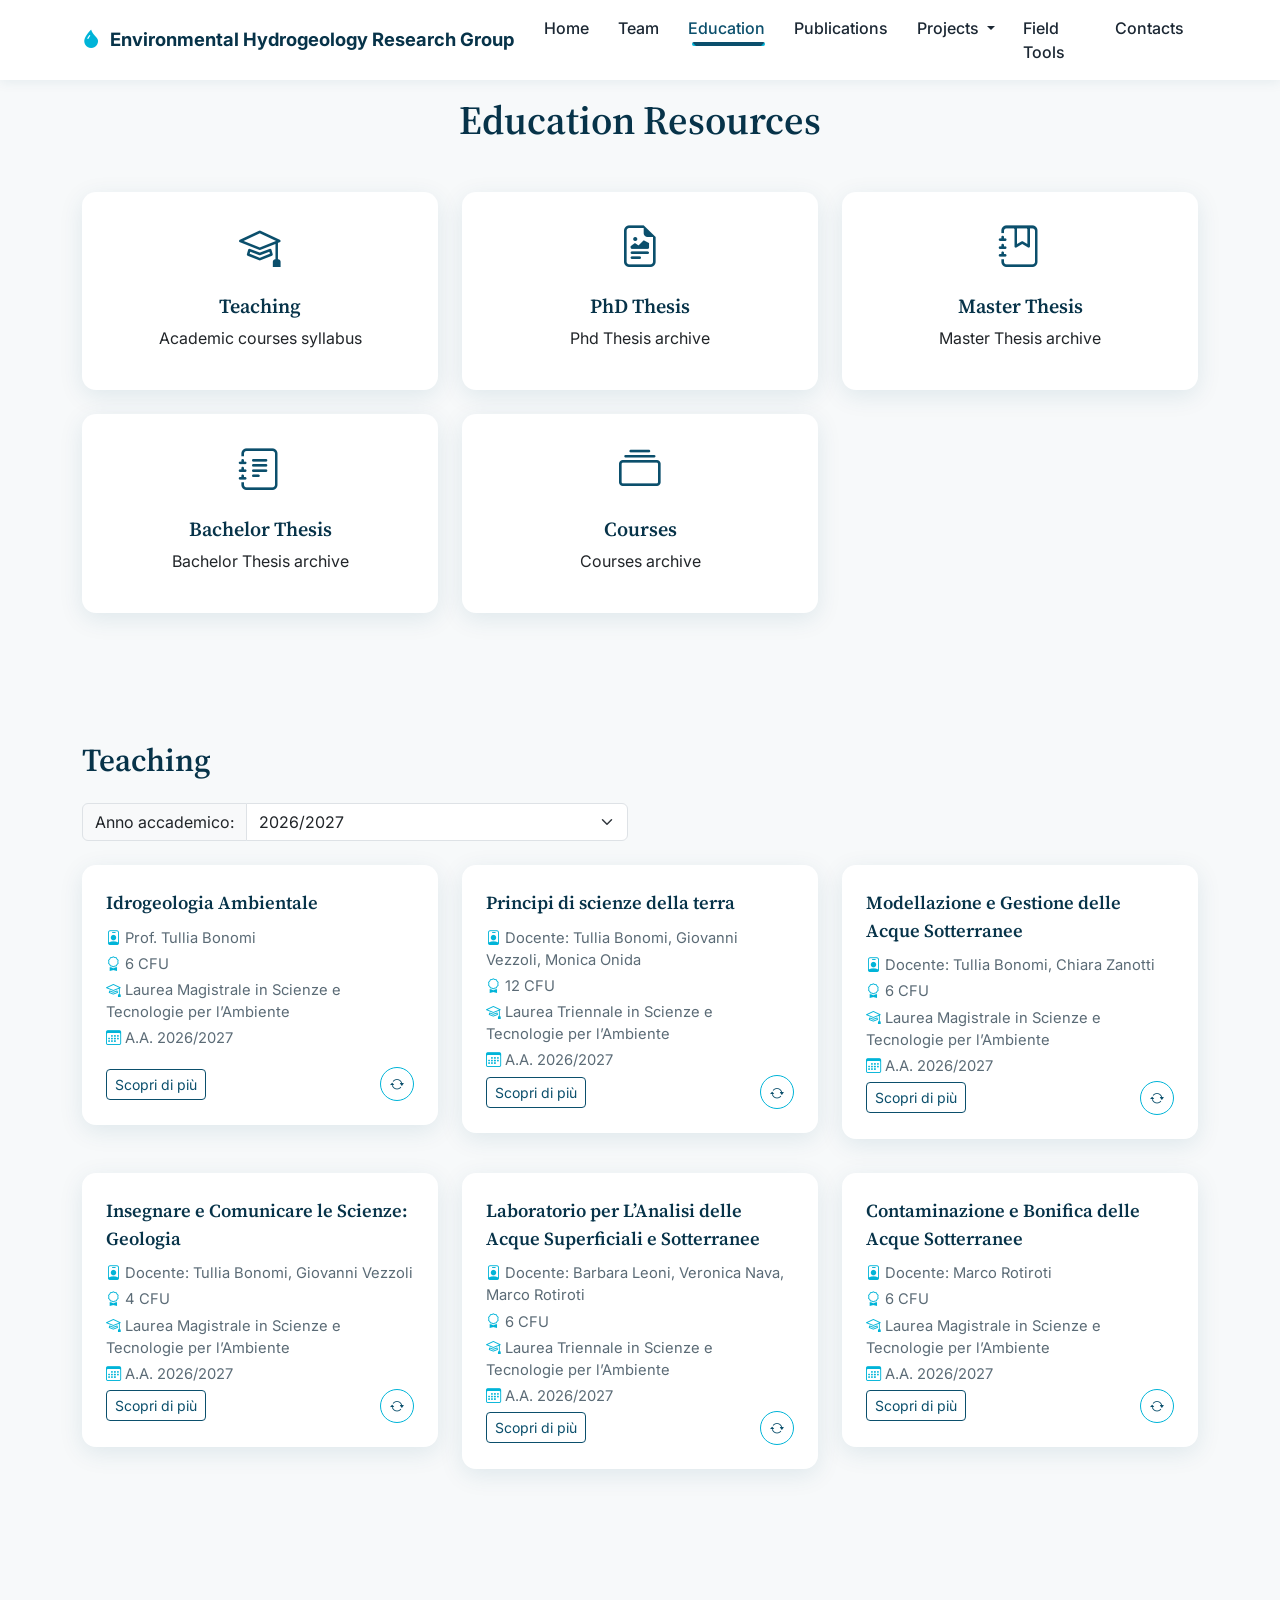
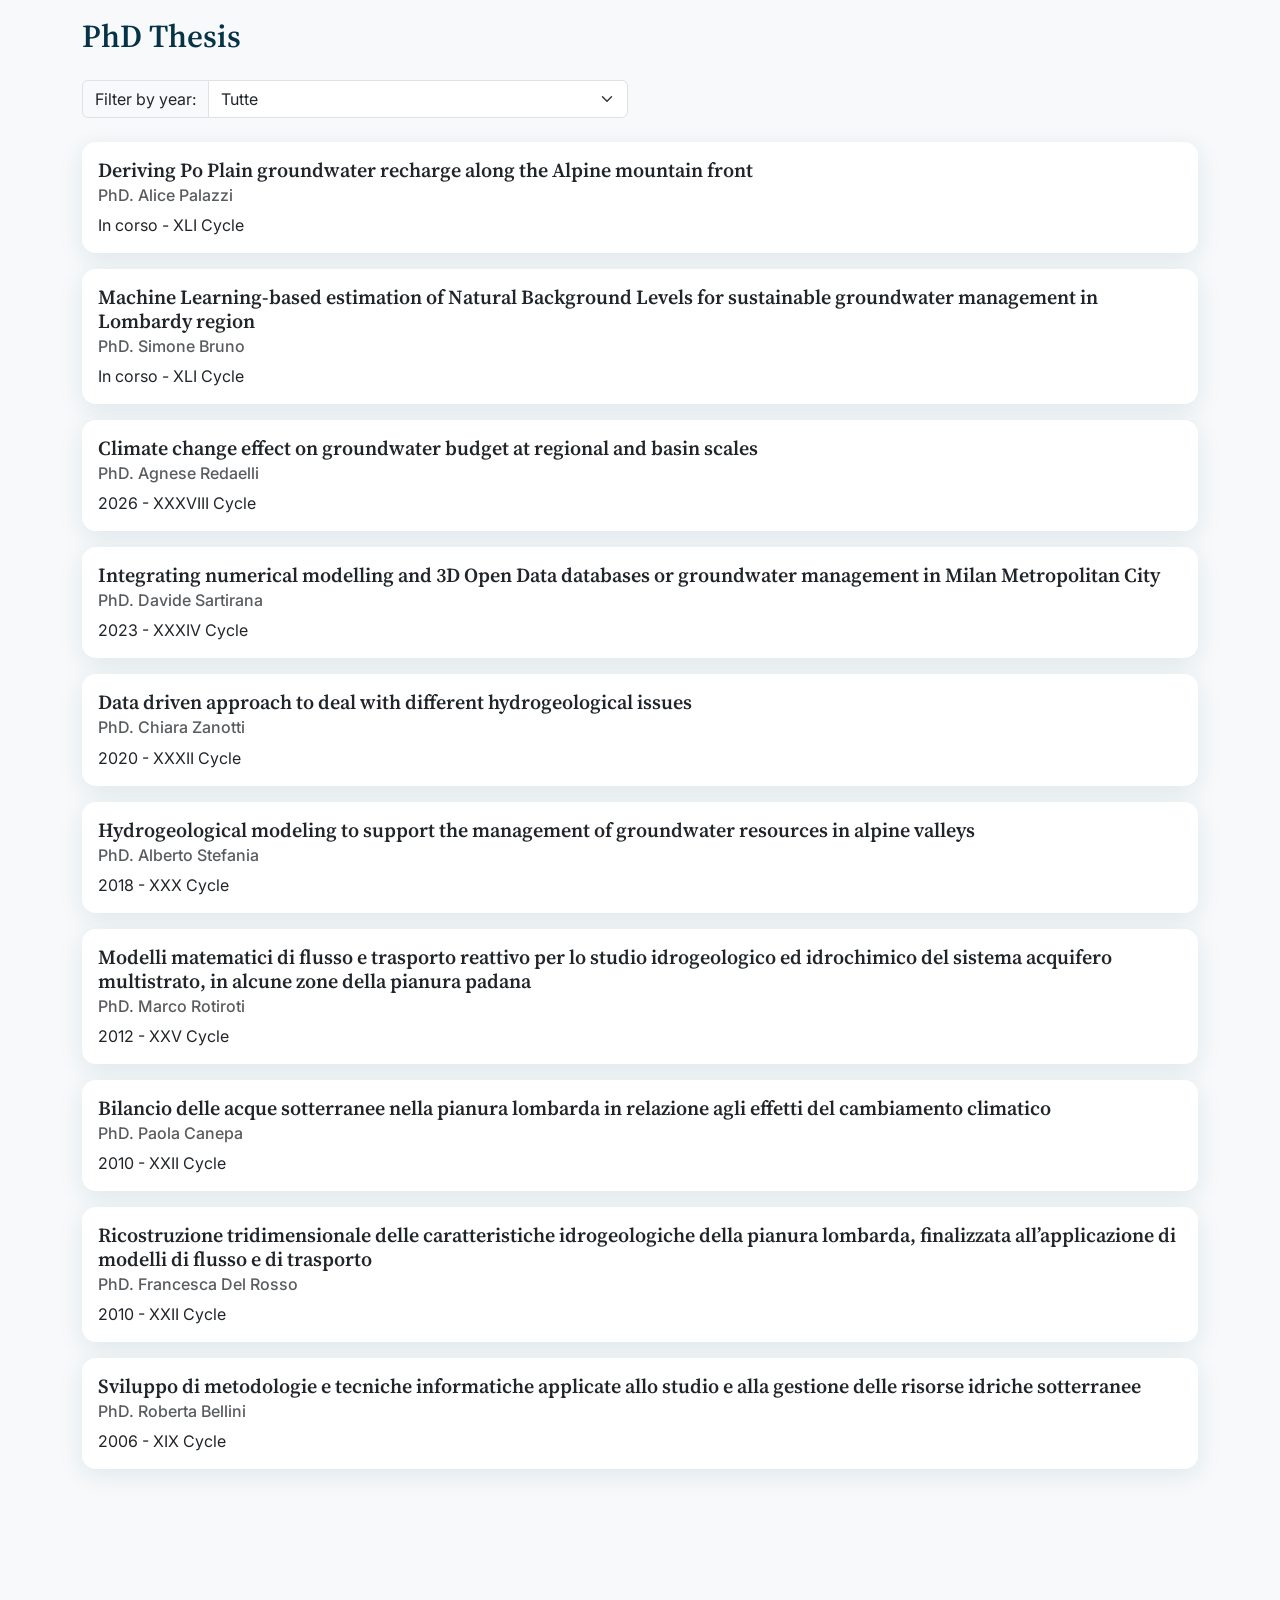
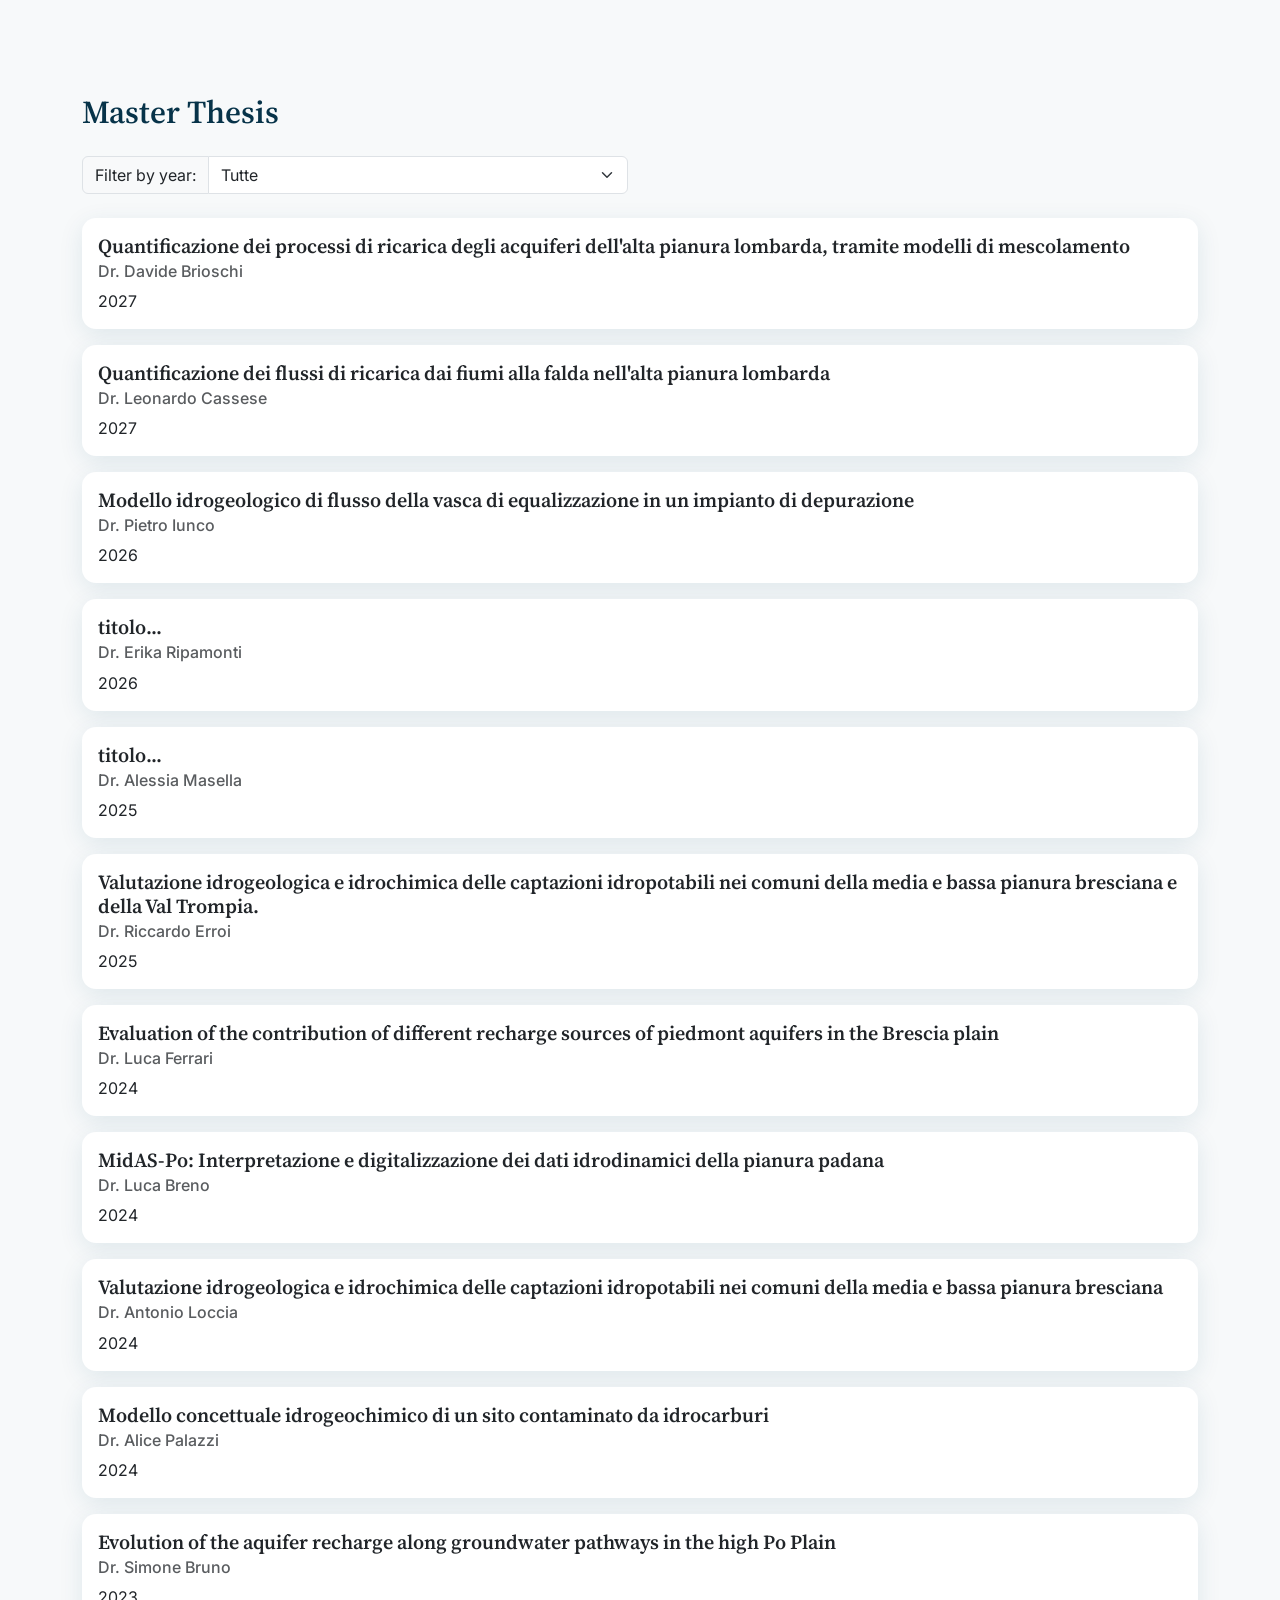
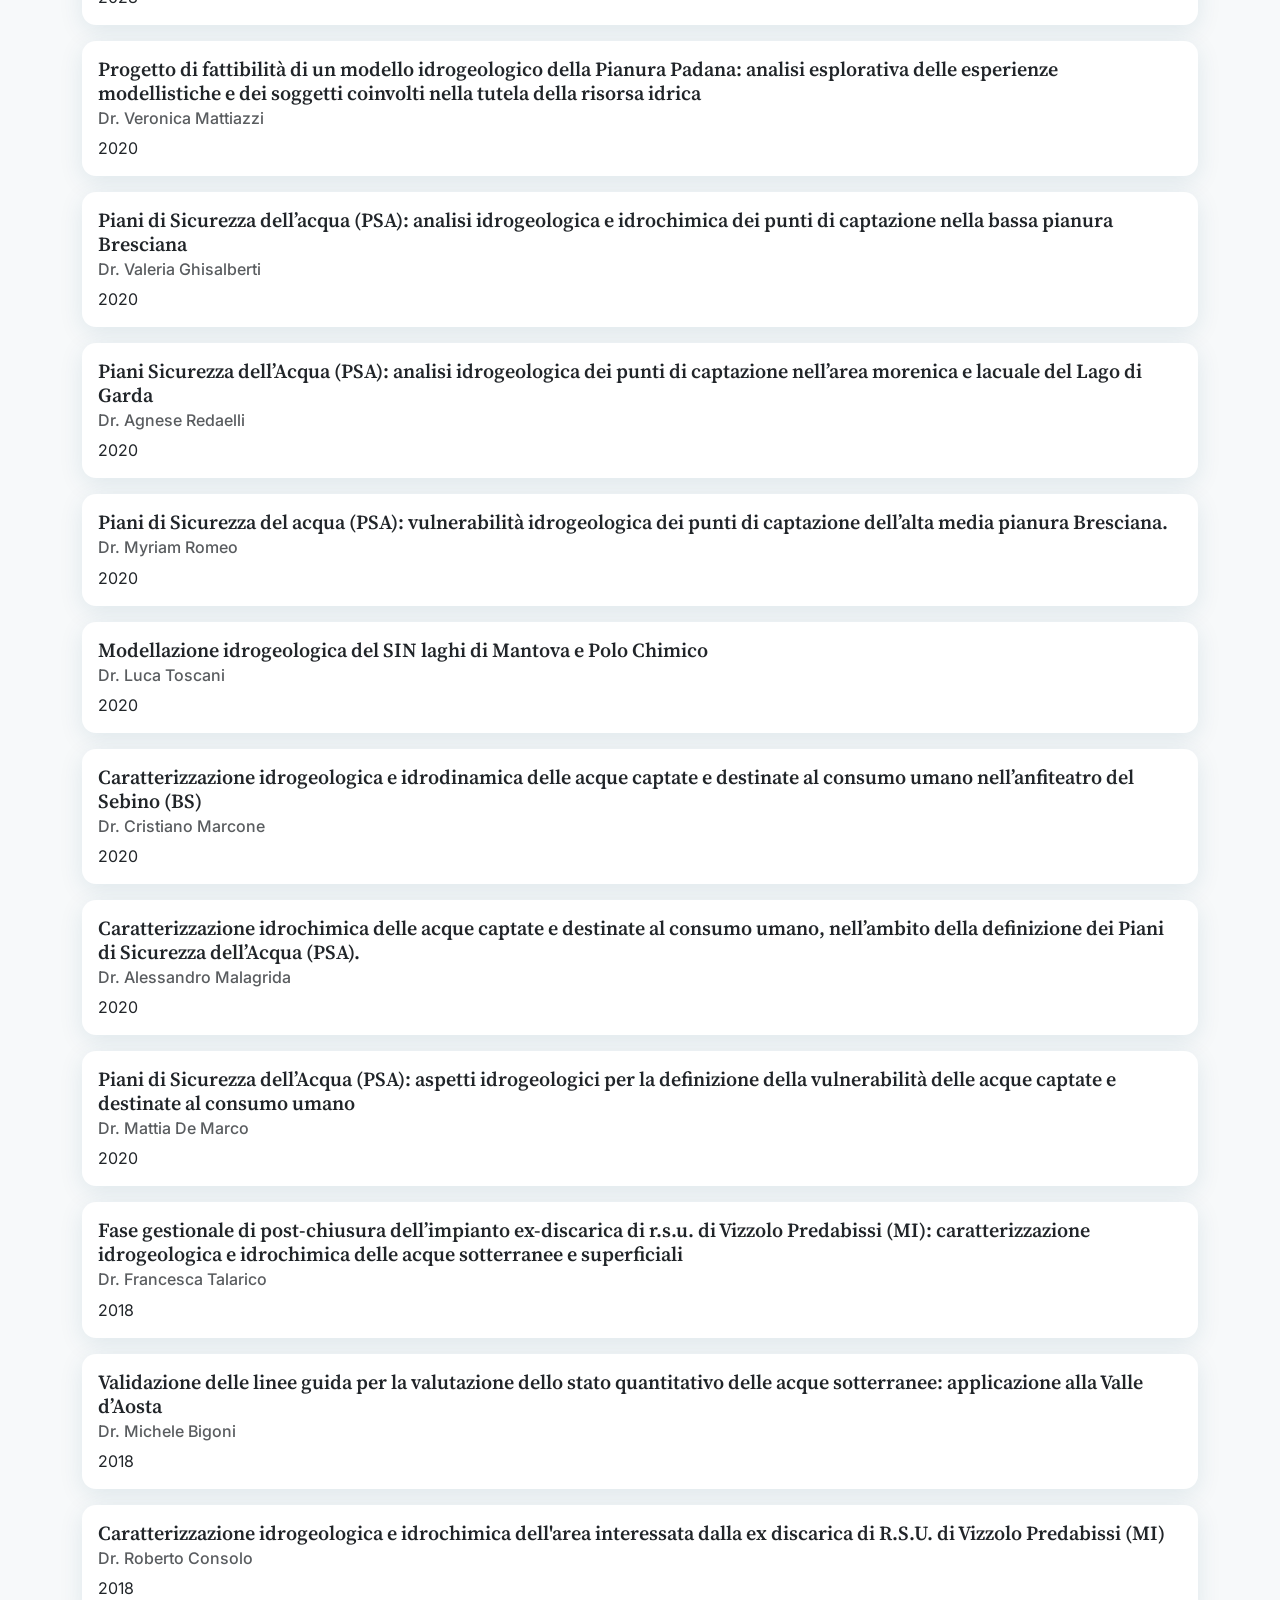
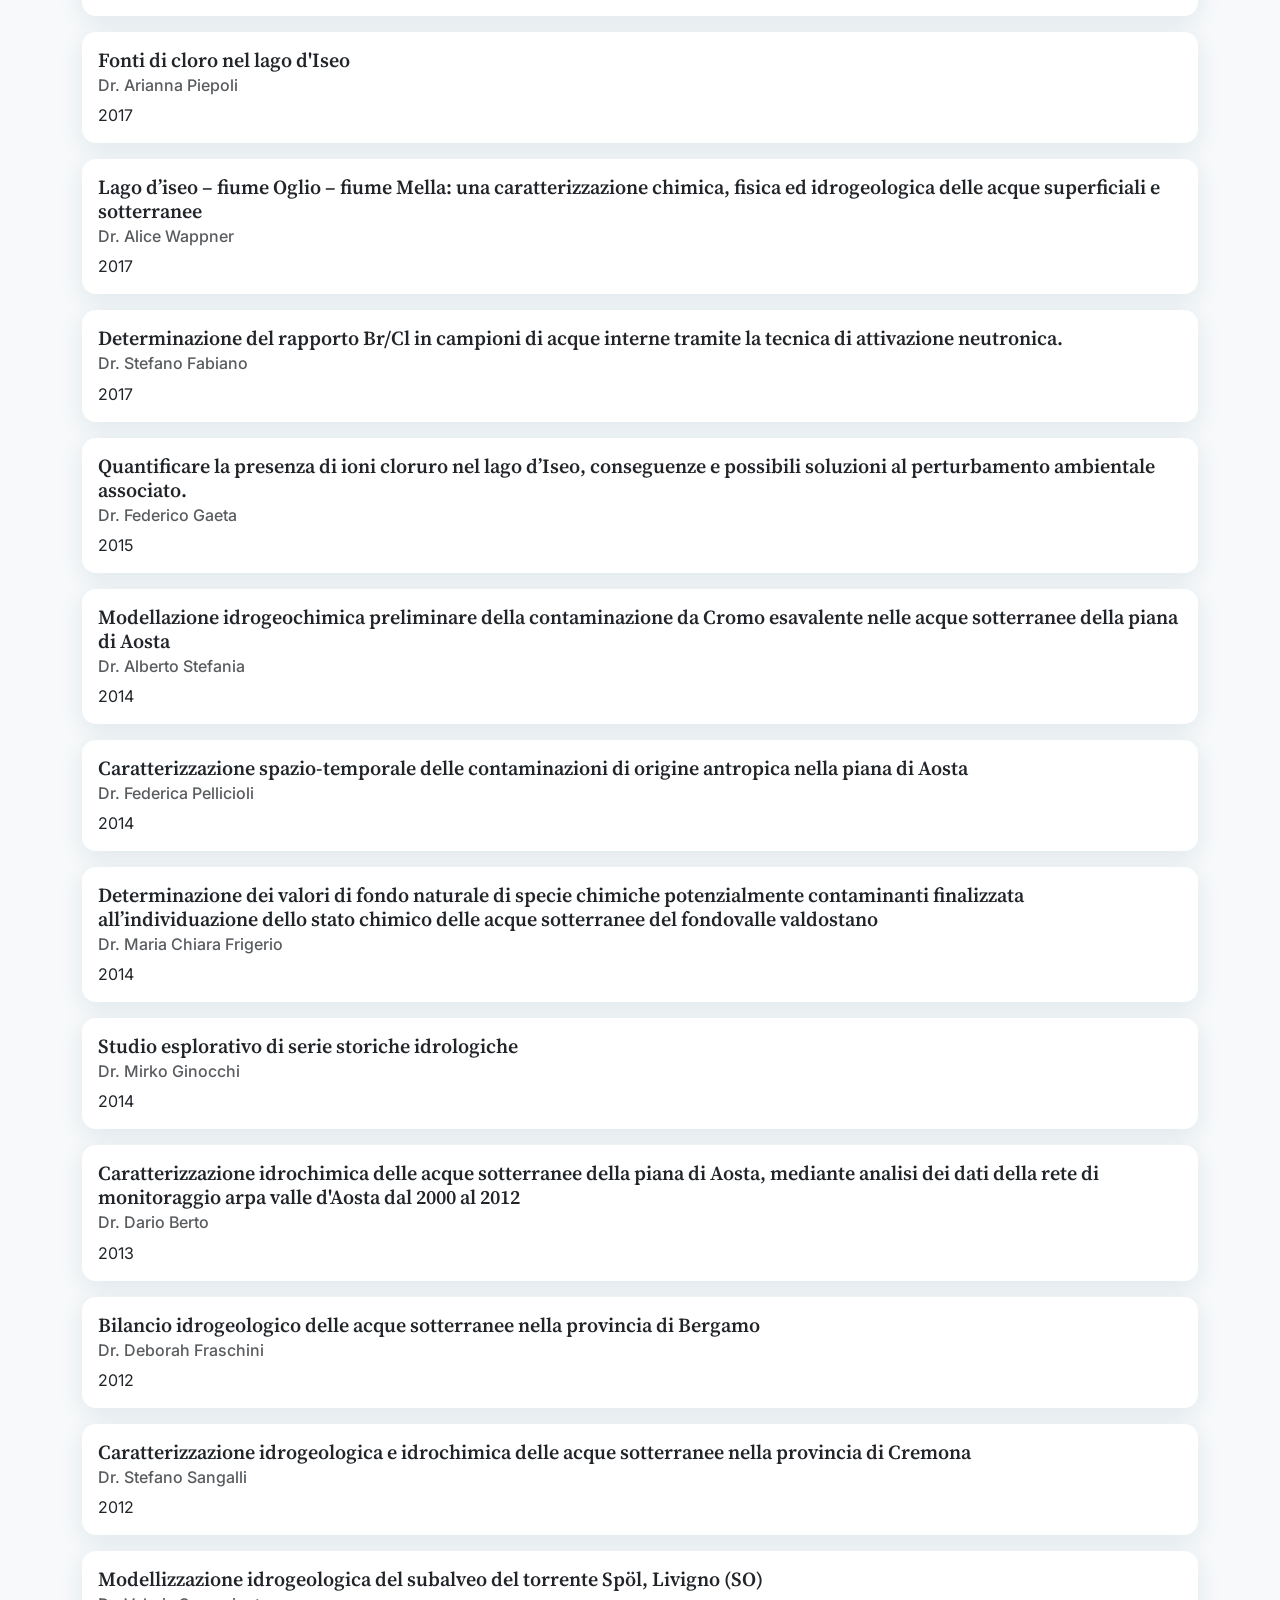
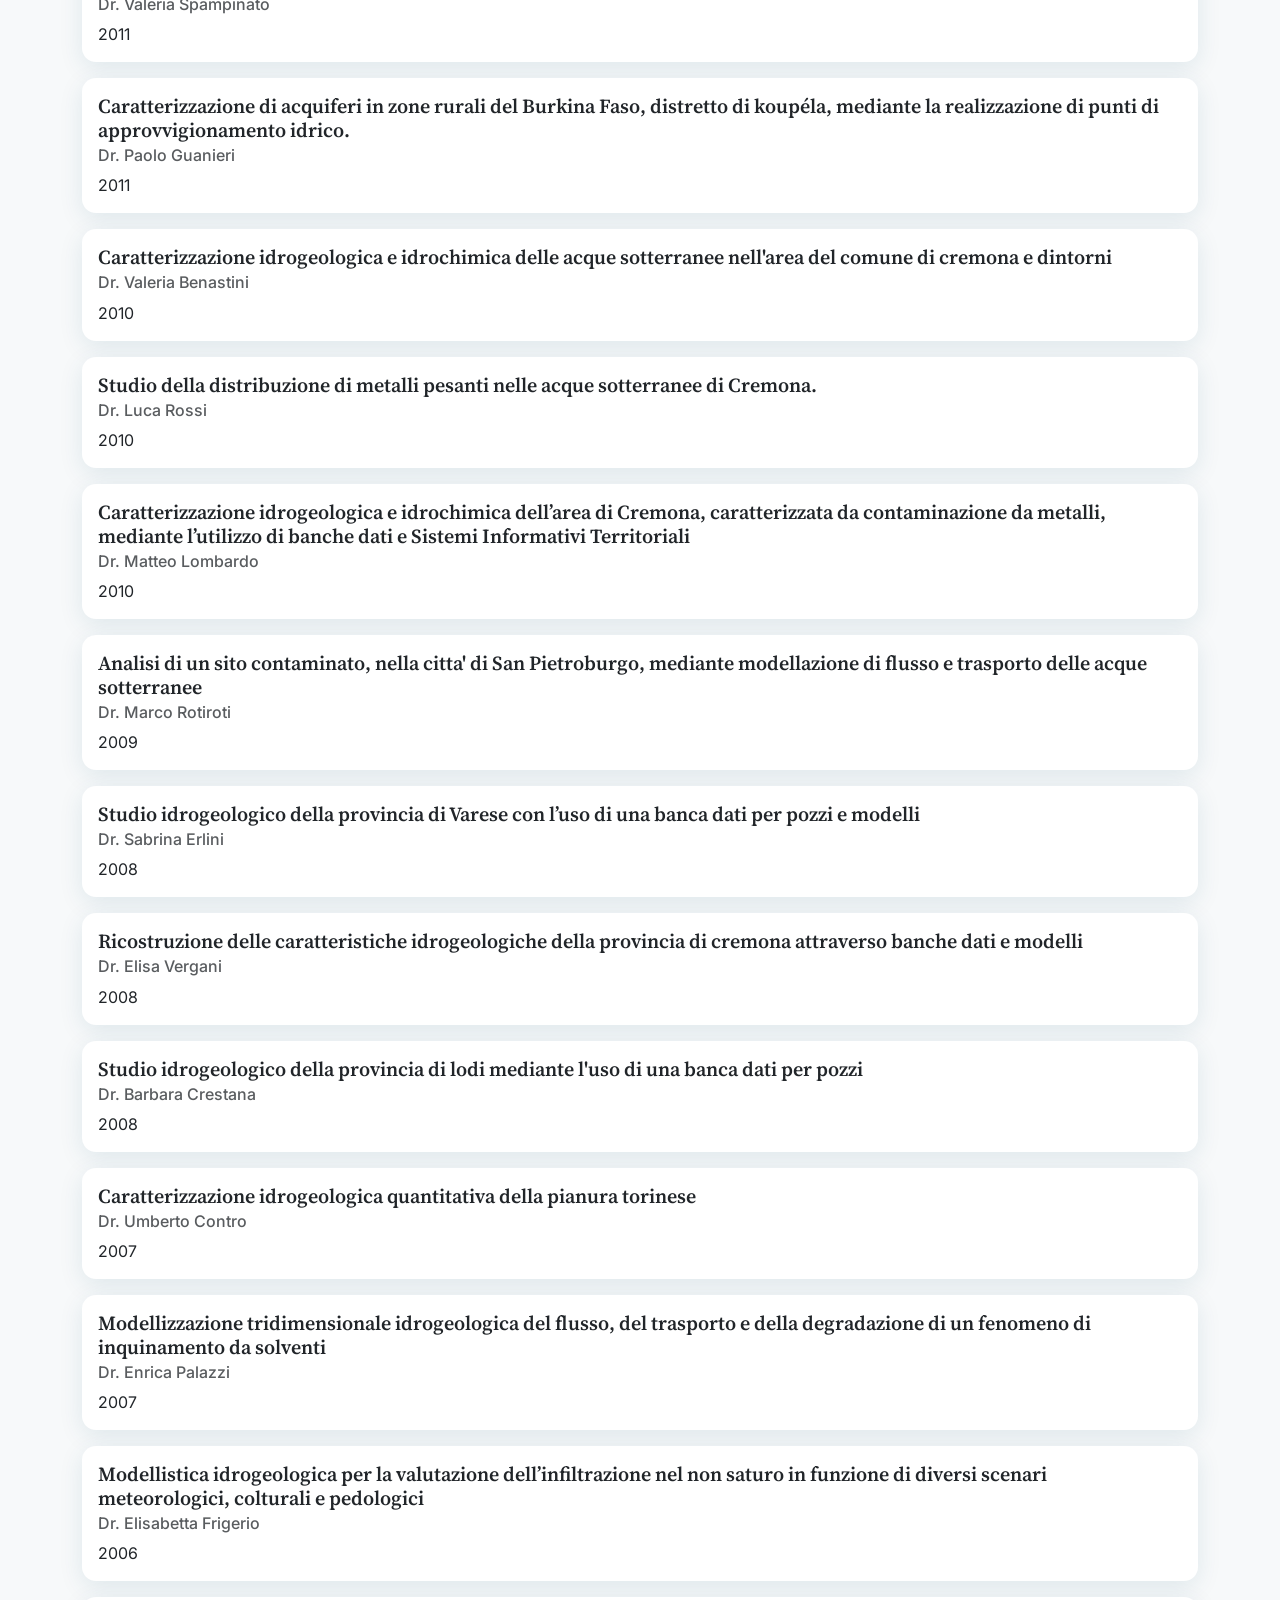
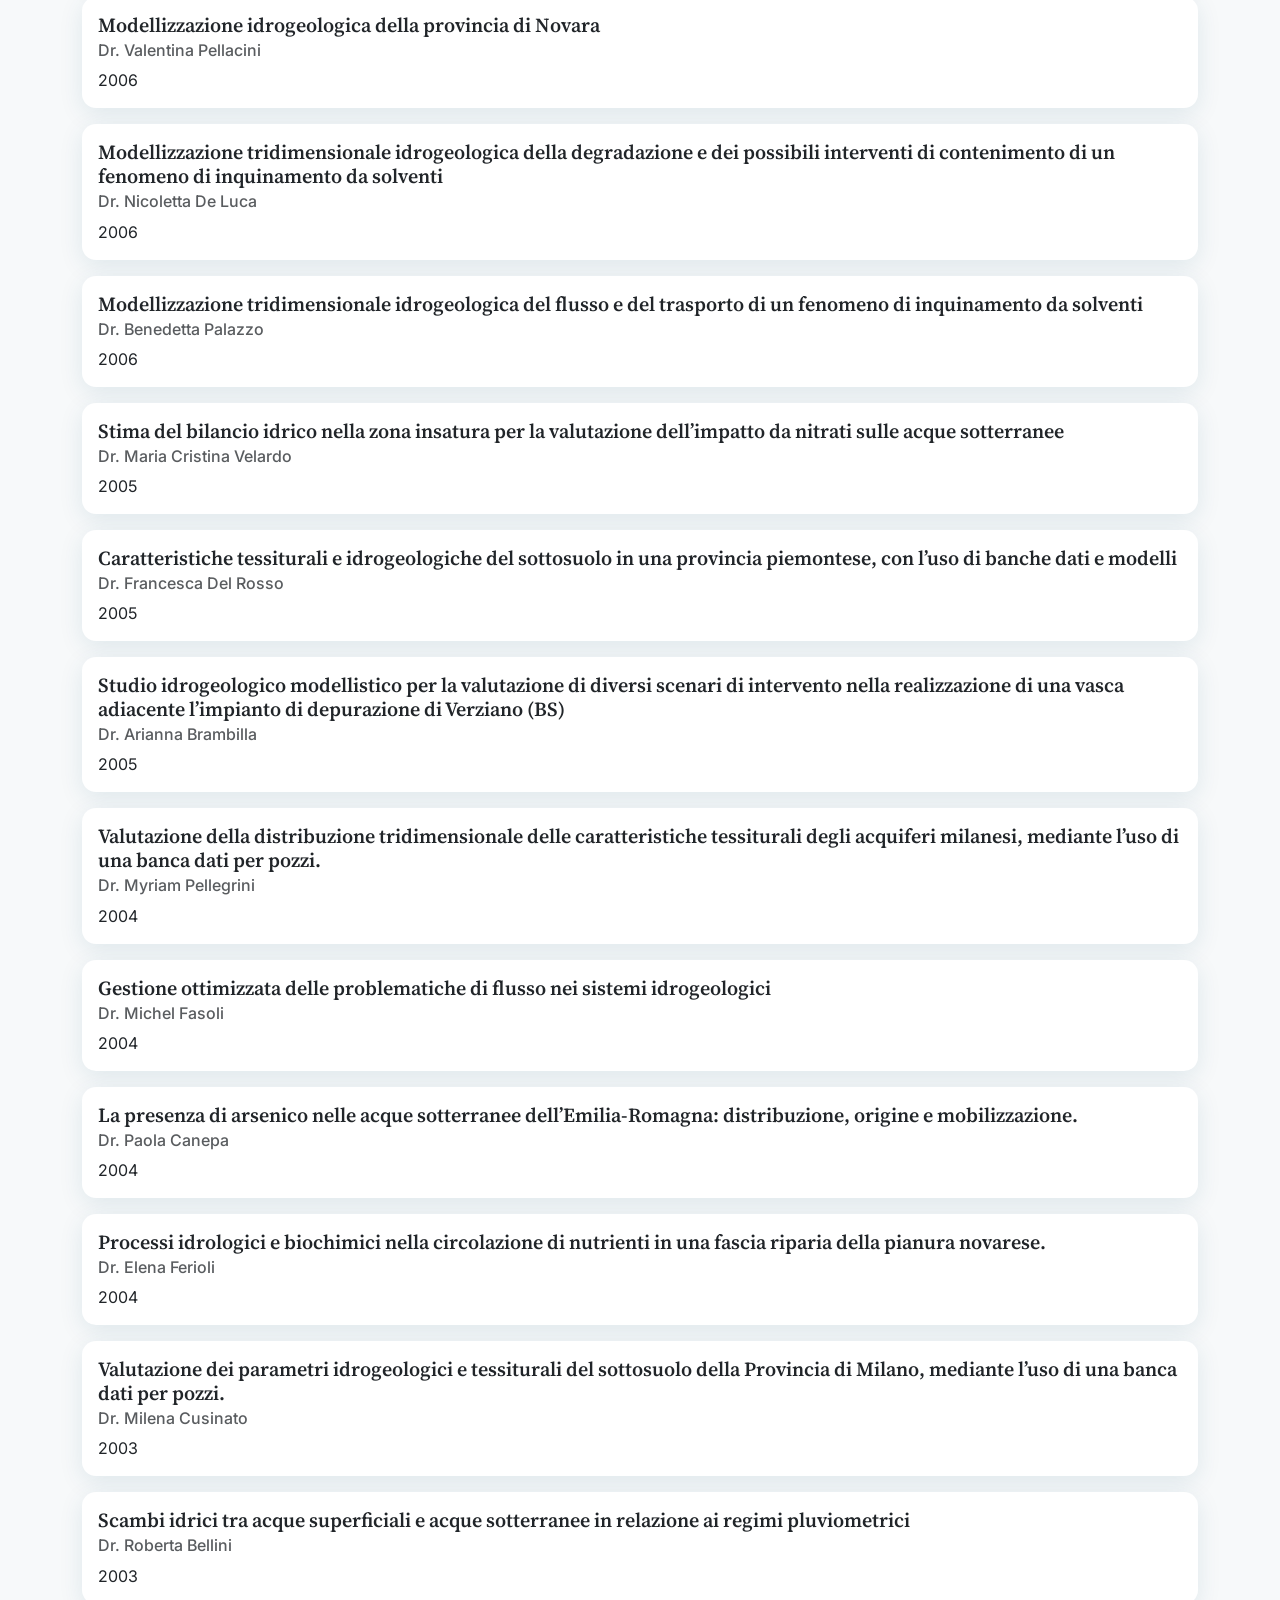
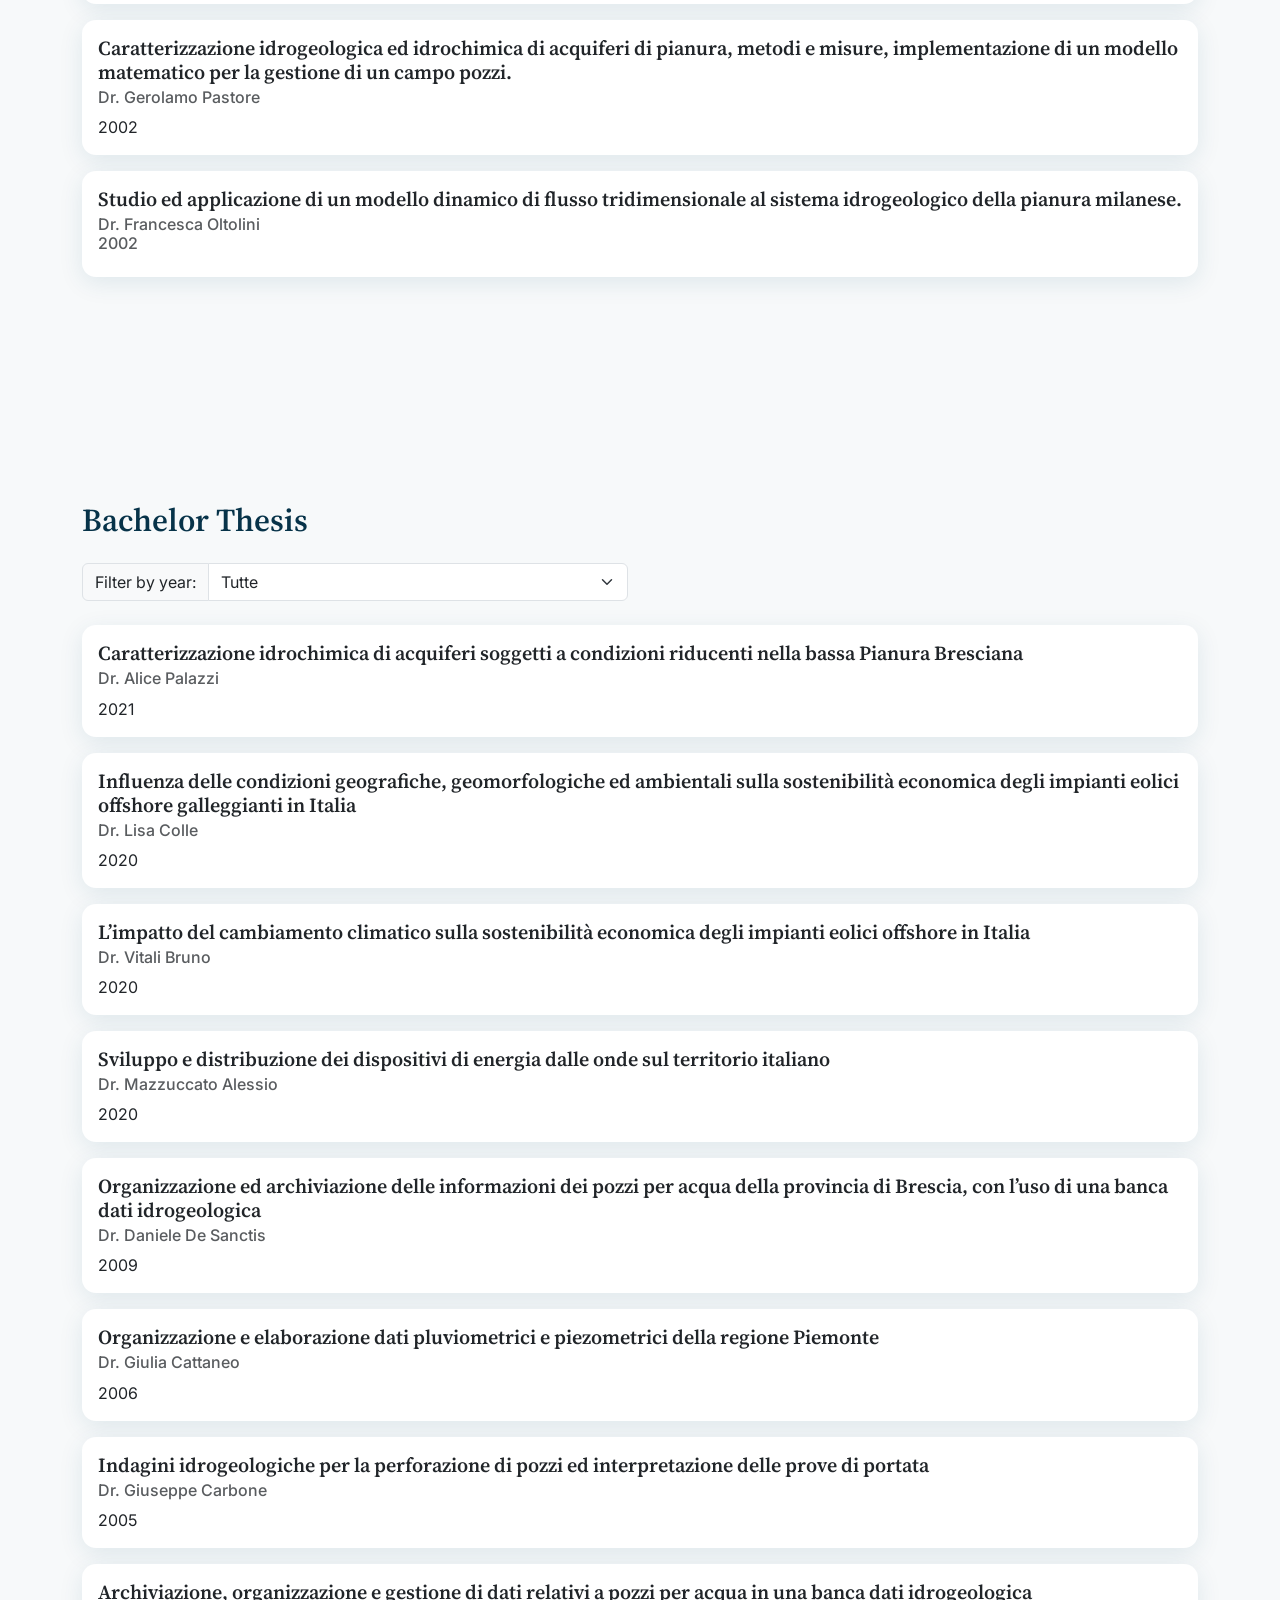
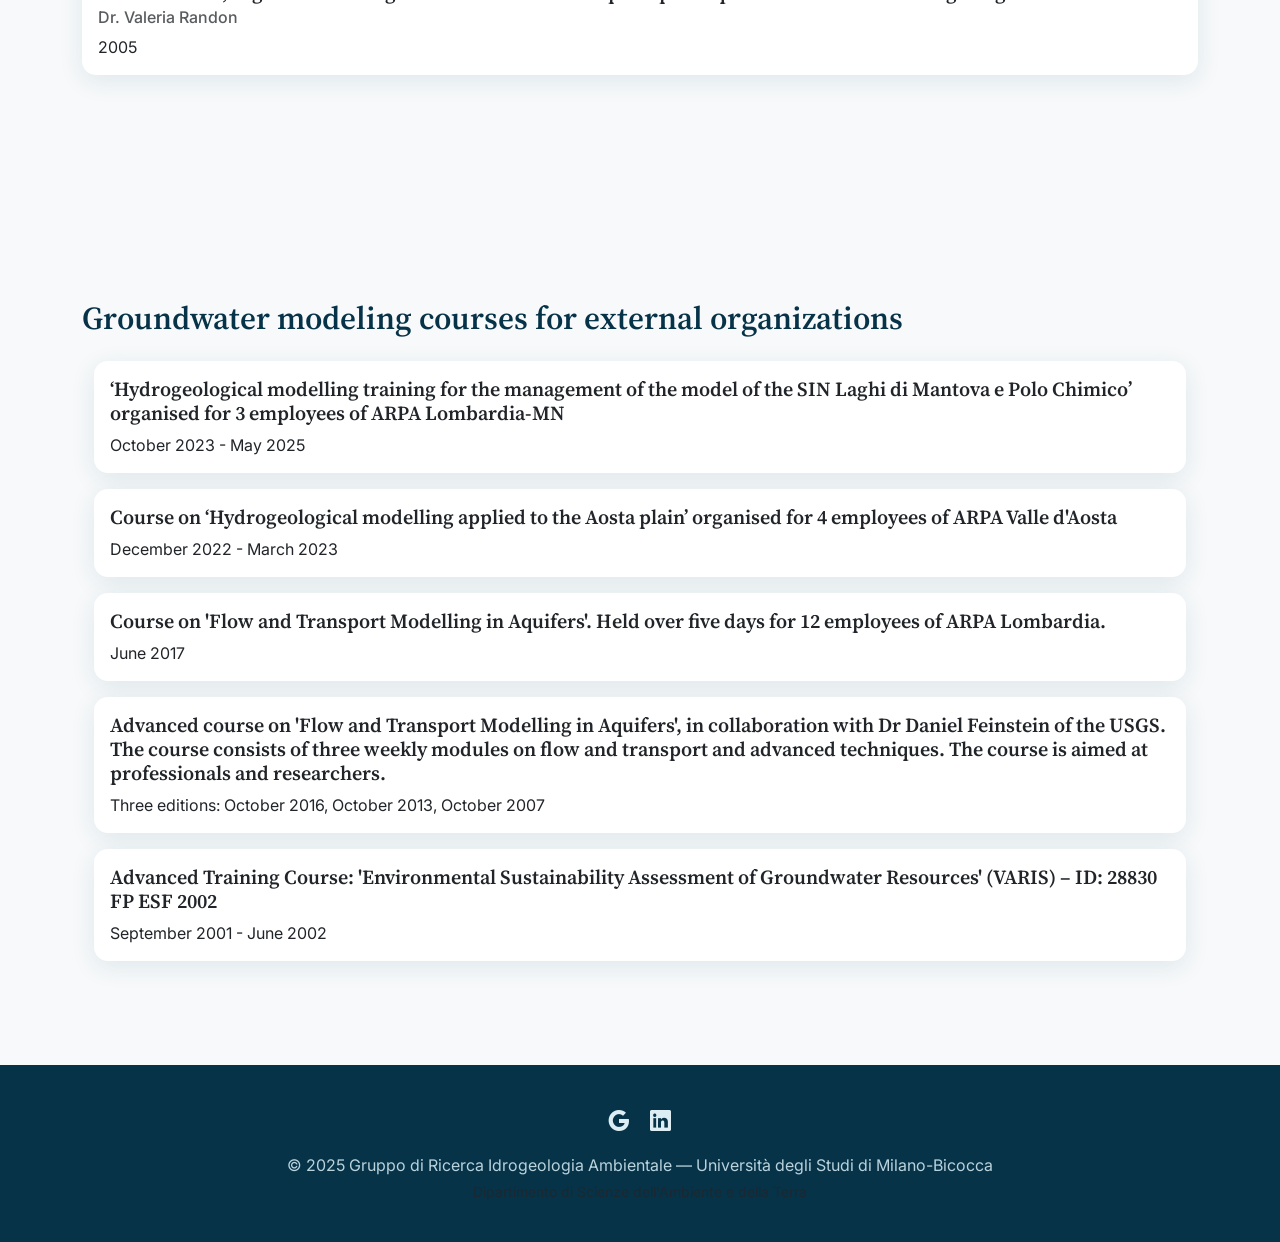
==== commit 87212d64: "Update card title for 2027 project" ====
--- a/education.html
+++ b/education.html
@@ -232,7 +232,7 @@
             </div>        
           <div class="card w-100 mb-3" data-year="2027">
                 <div class="card-body">
-                    <h5 class="card-title">titolo...</h5>
+                    <h5 class="card-title">Quantificazione dei flussi di ricarica dai fiumi alla falda nell'alta pianura lombarda</h5>
                     <h6 class="card-subtitle mb-2 text-muted">Dr. Leonardo Cassese</h6>
                     <p class="card-text">2027</p>
                 </div>
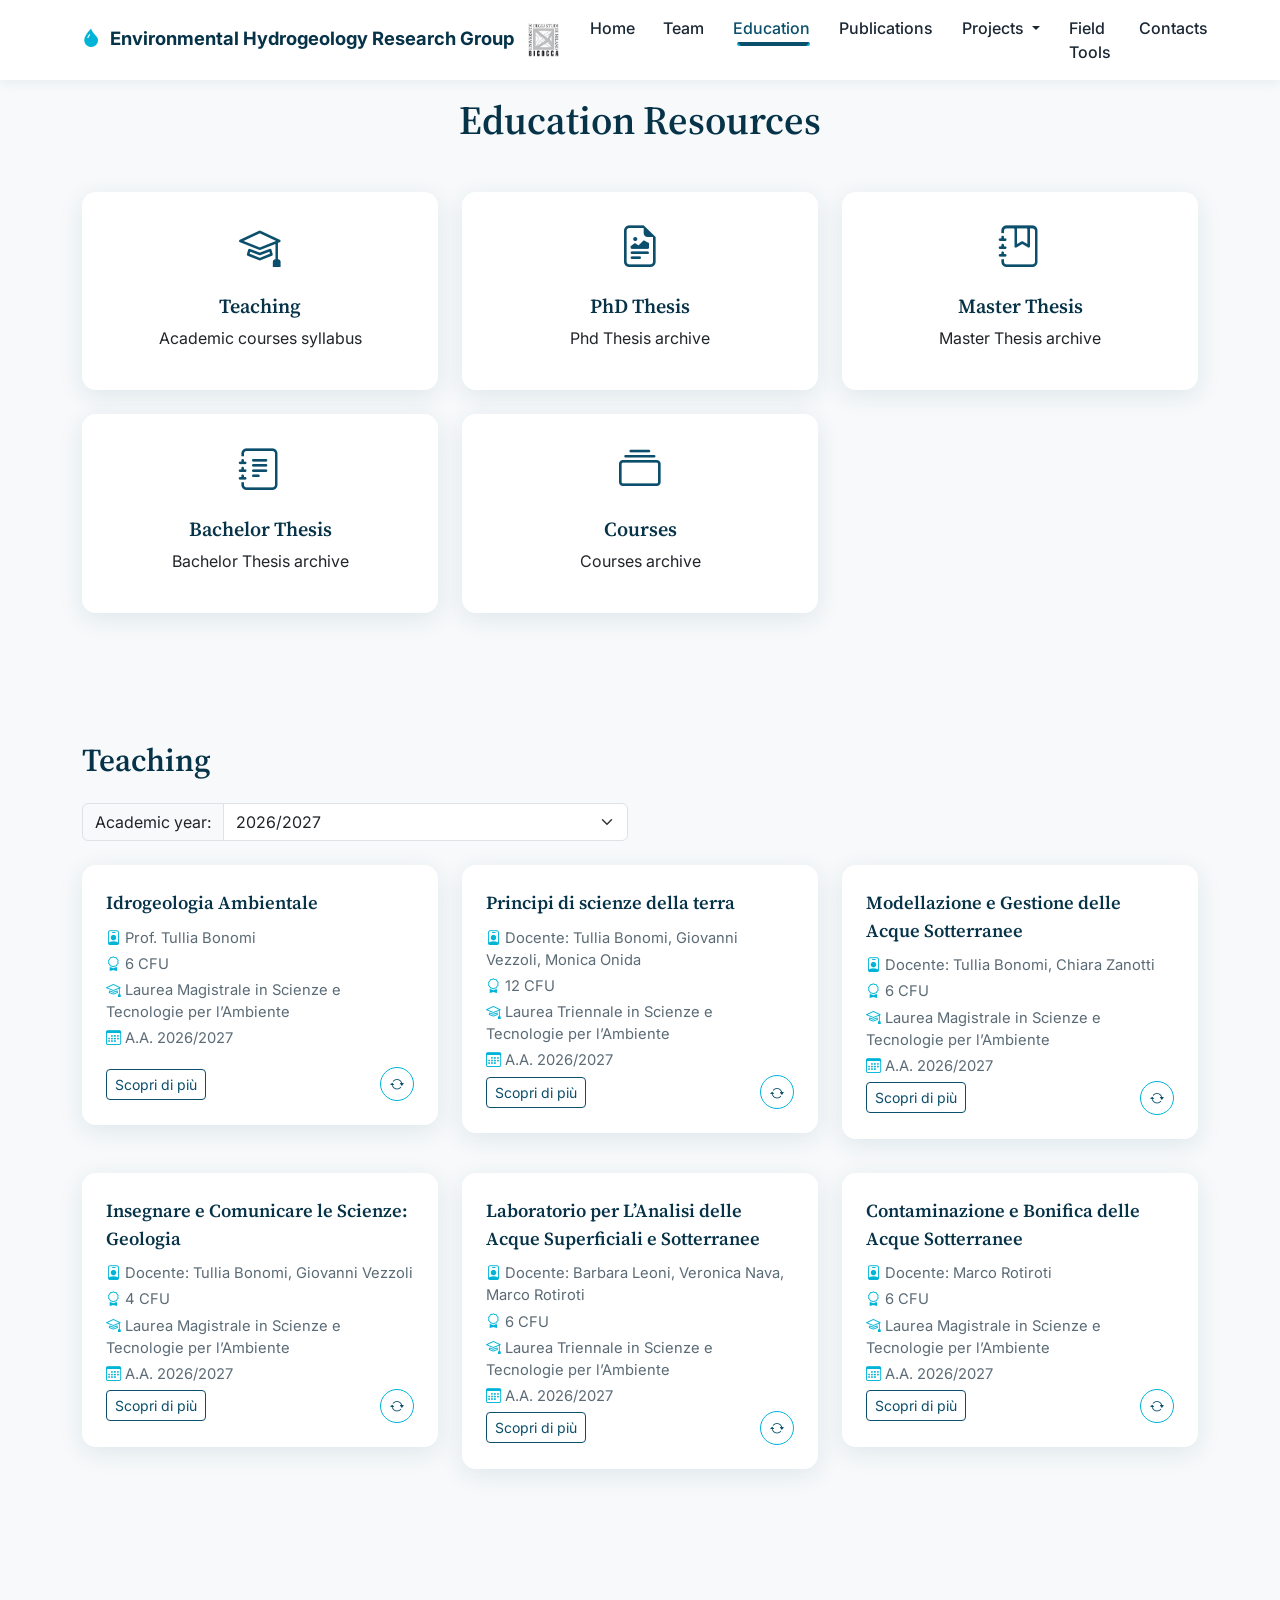
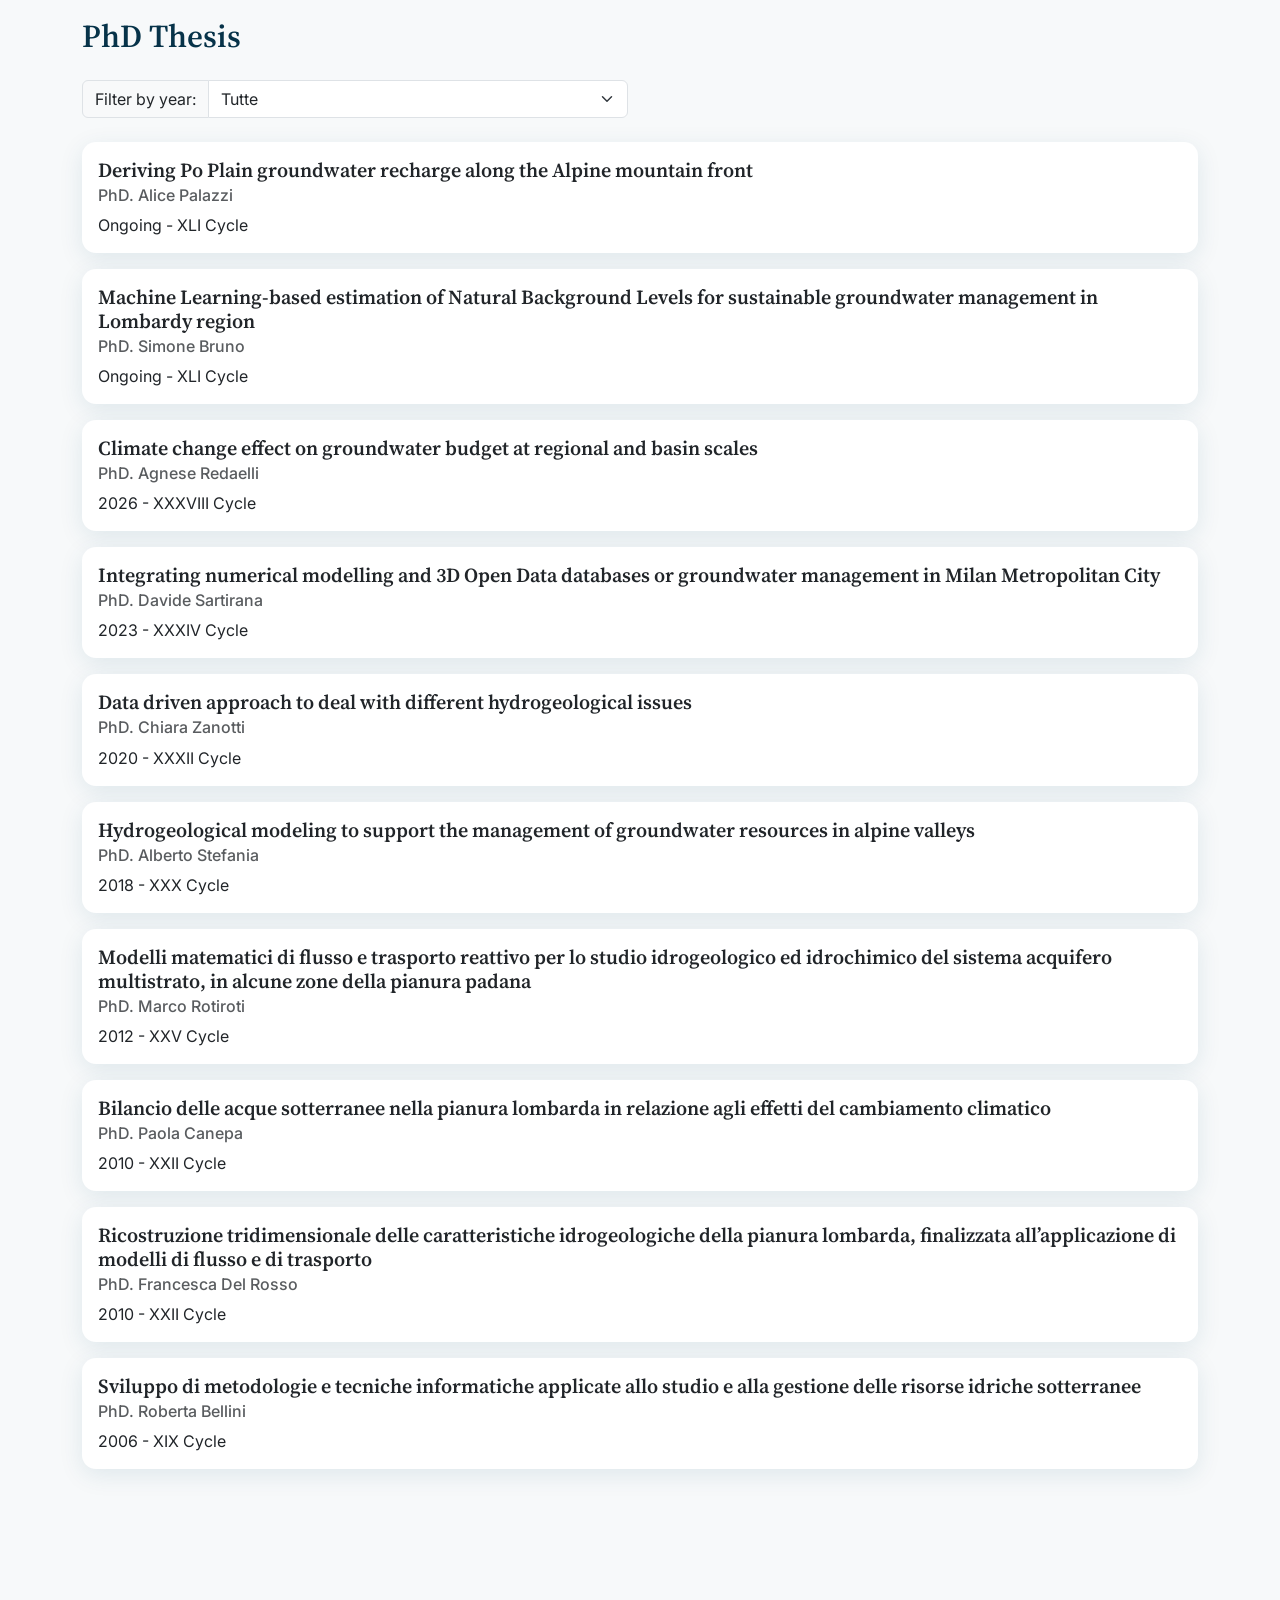
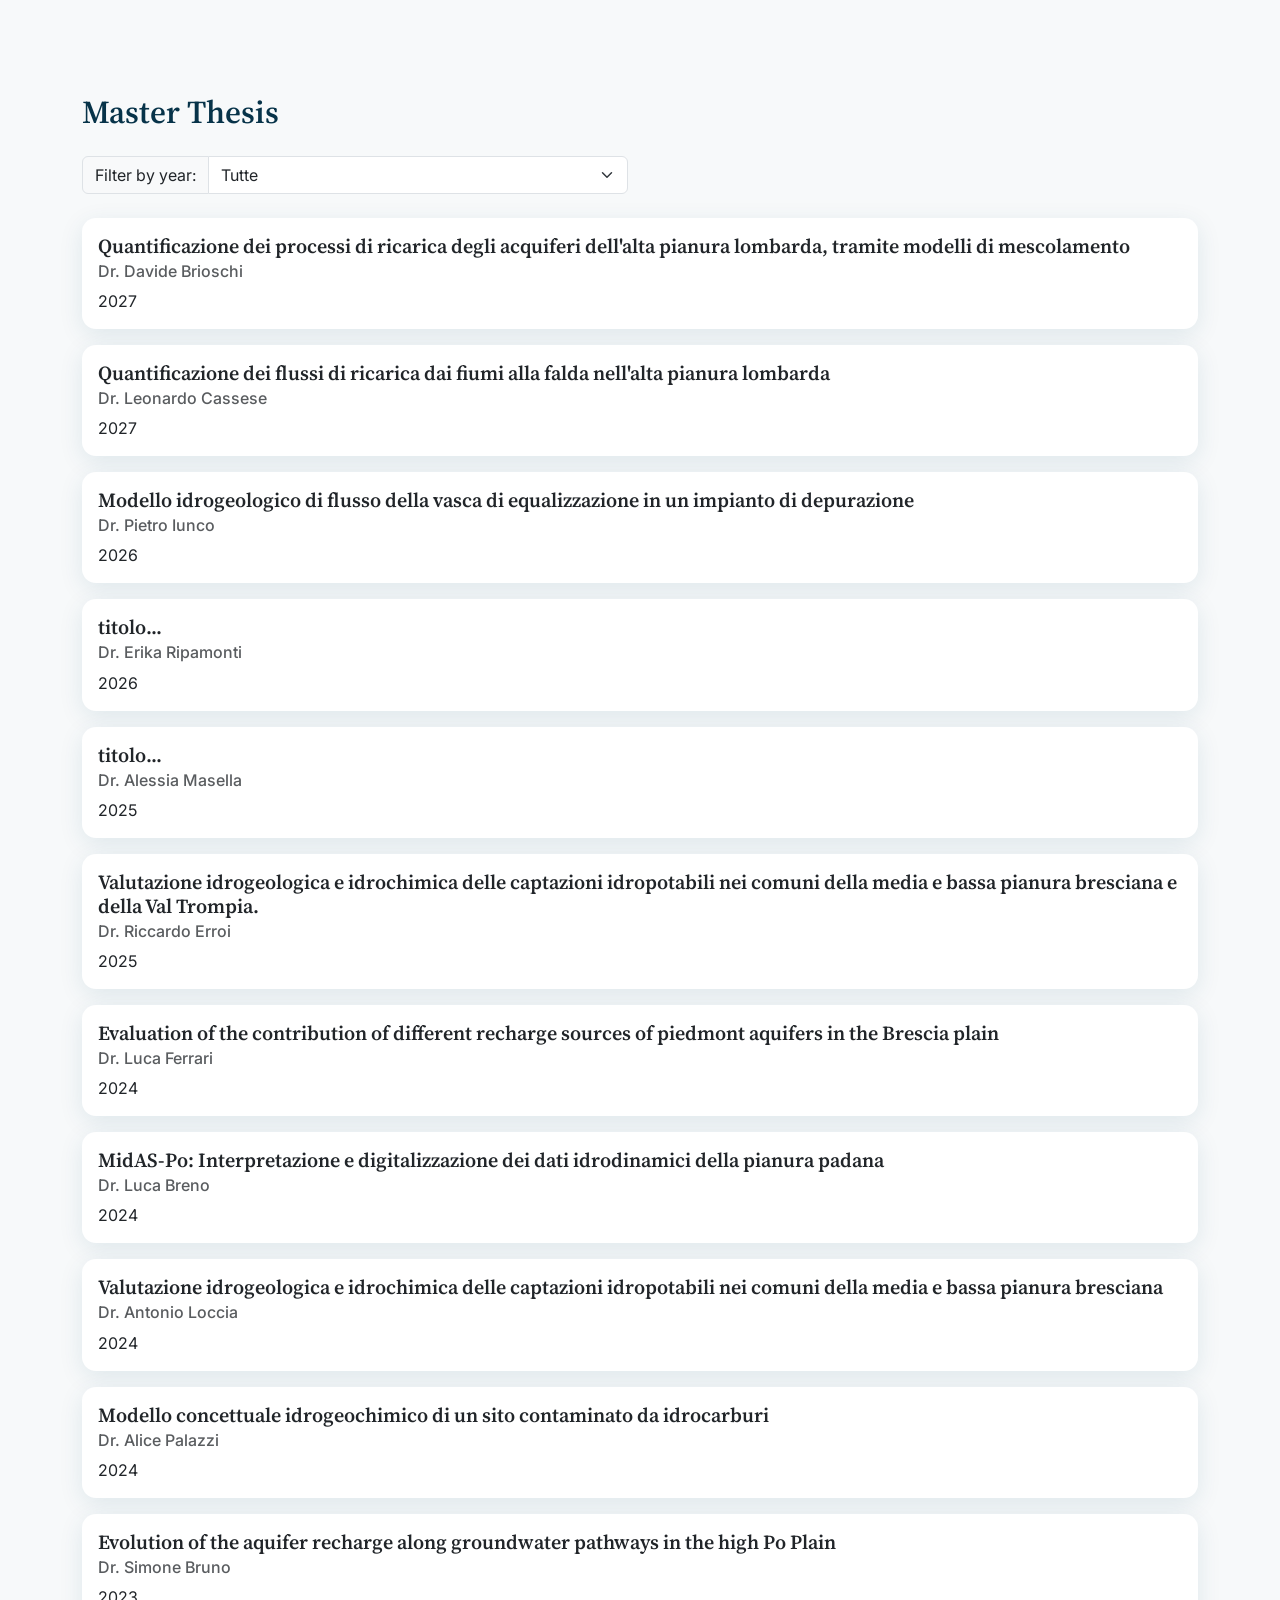
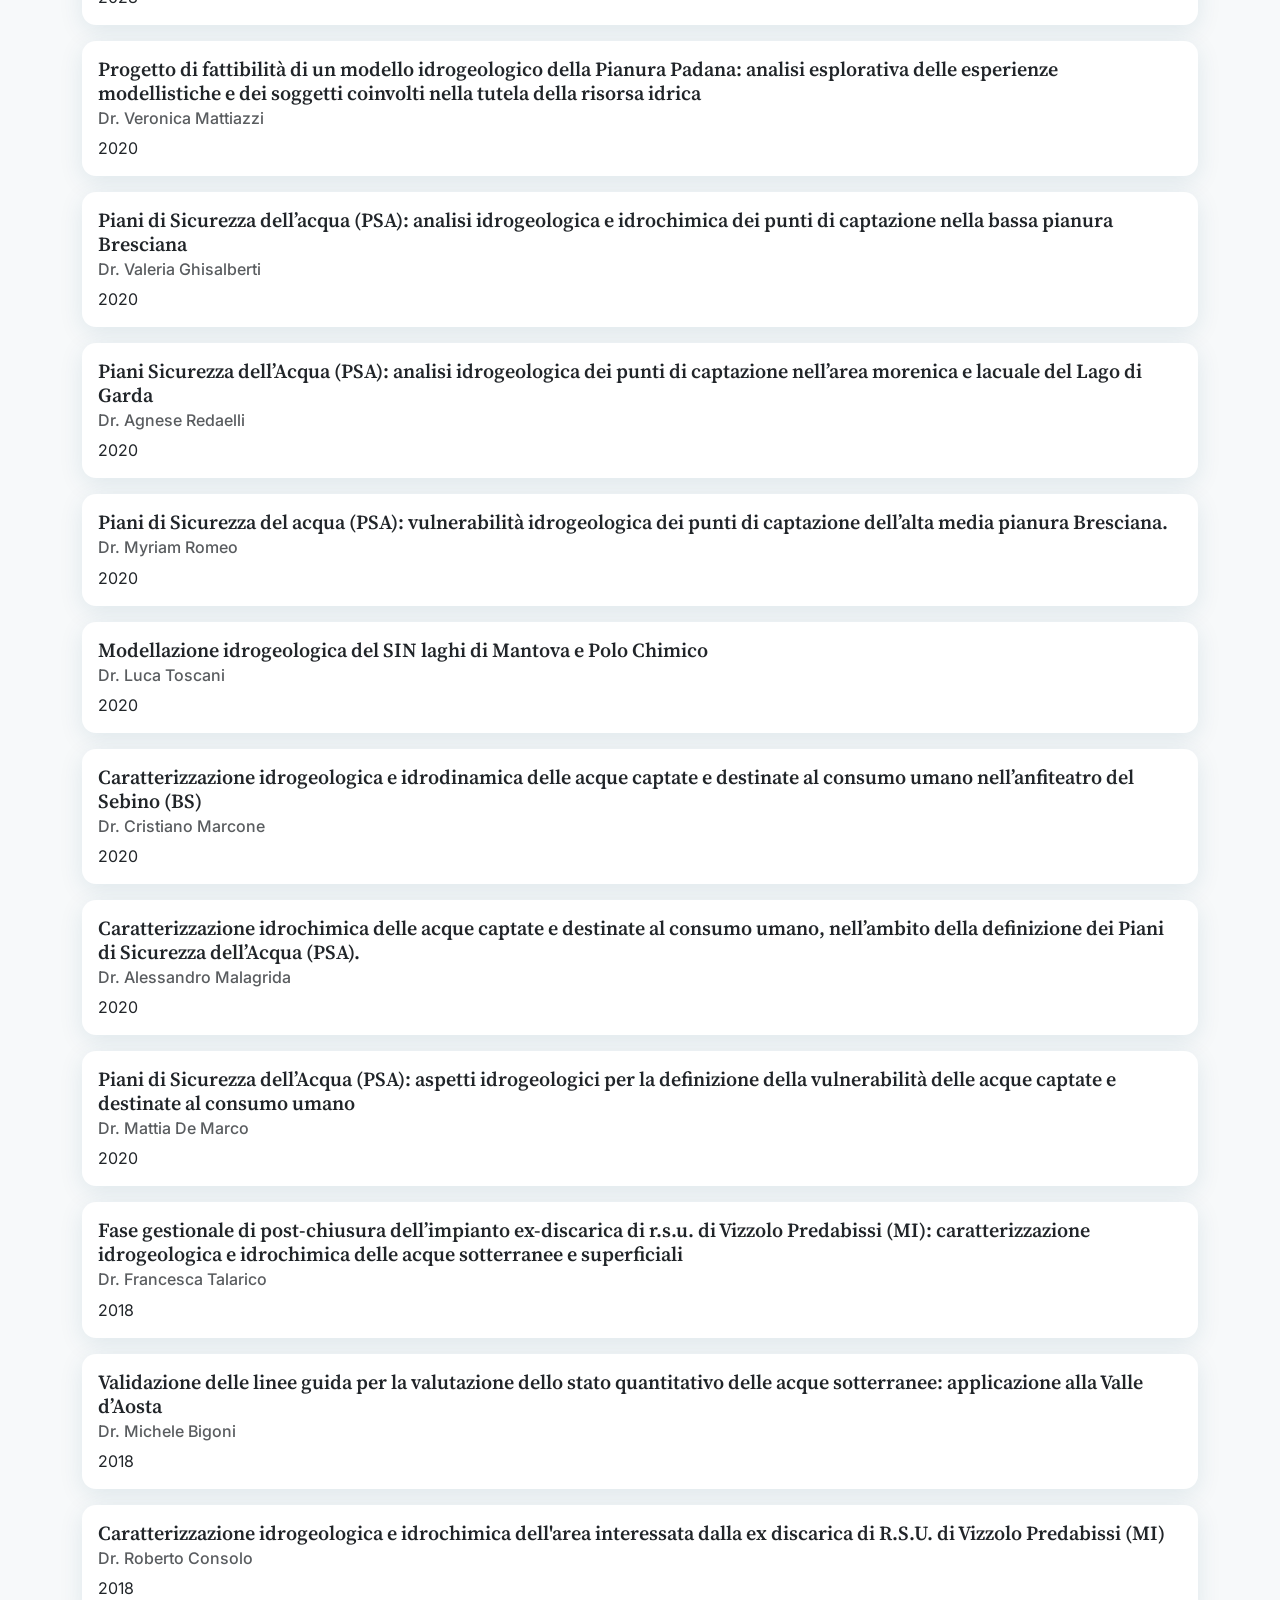
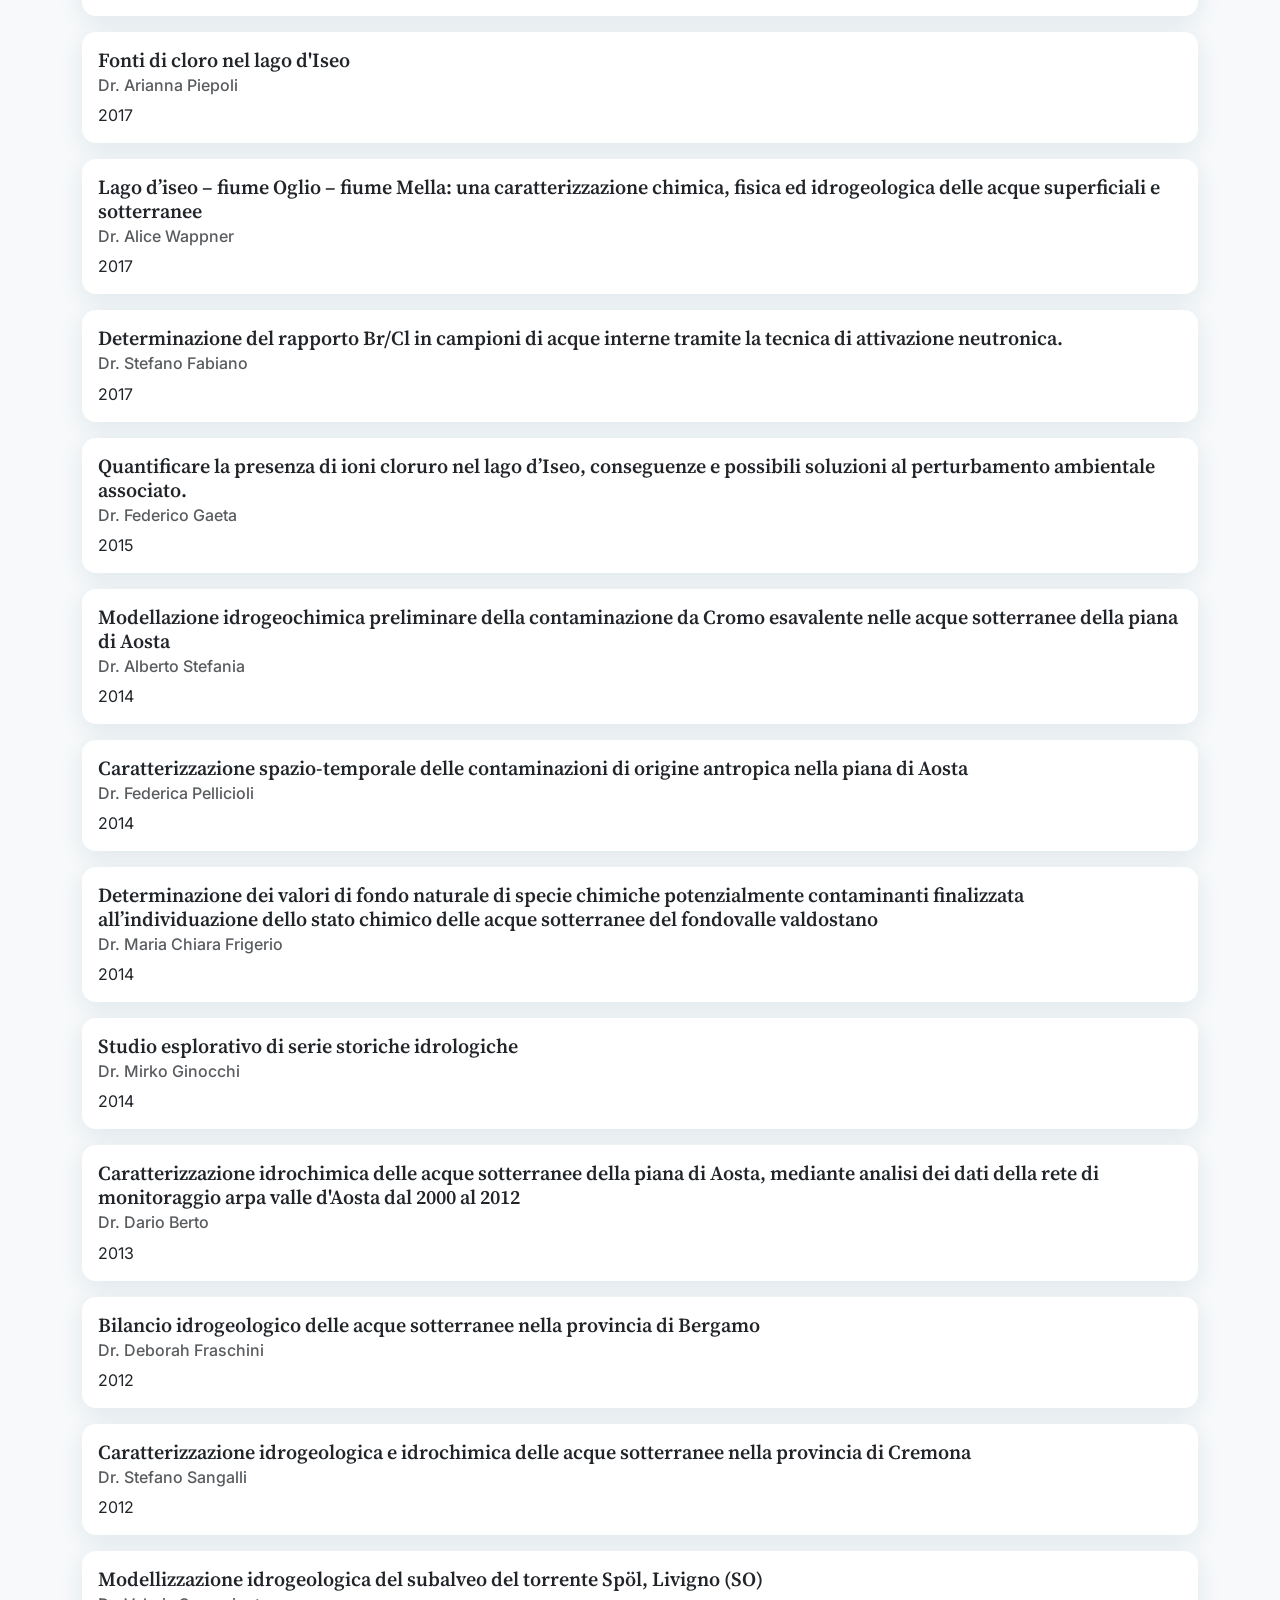
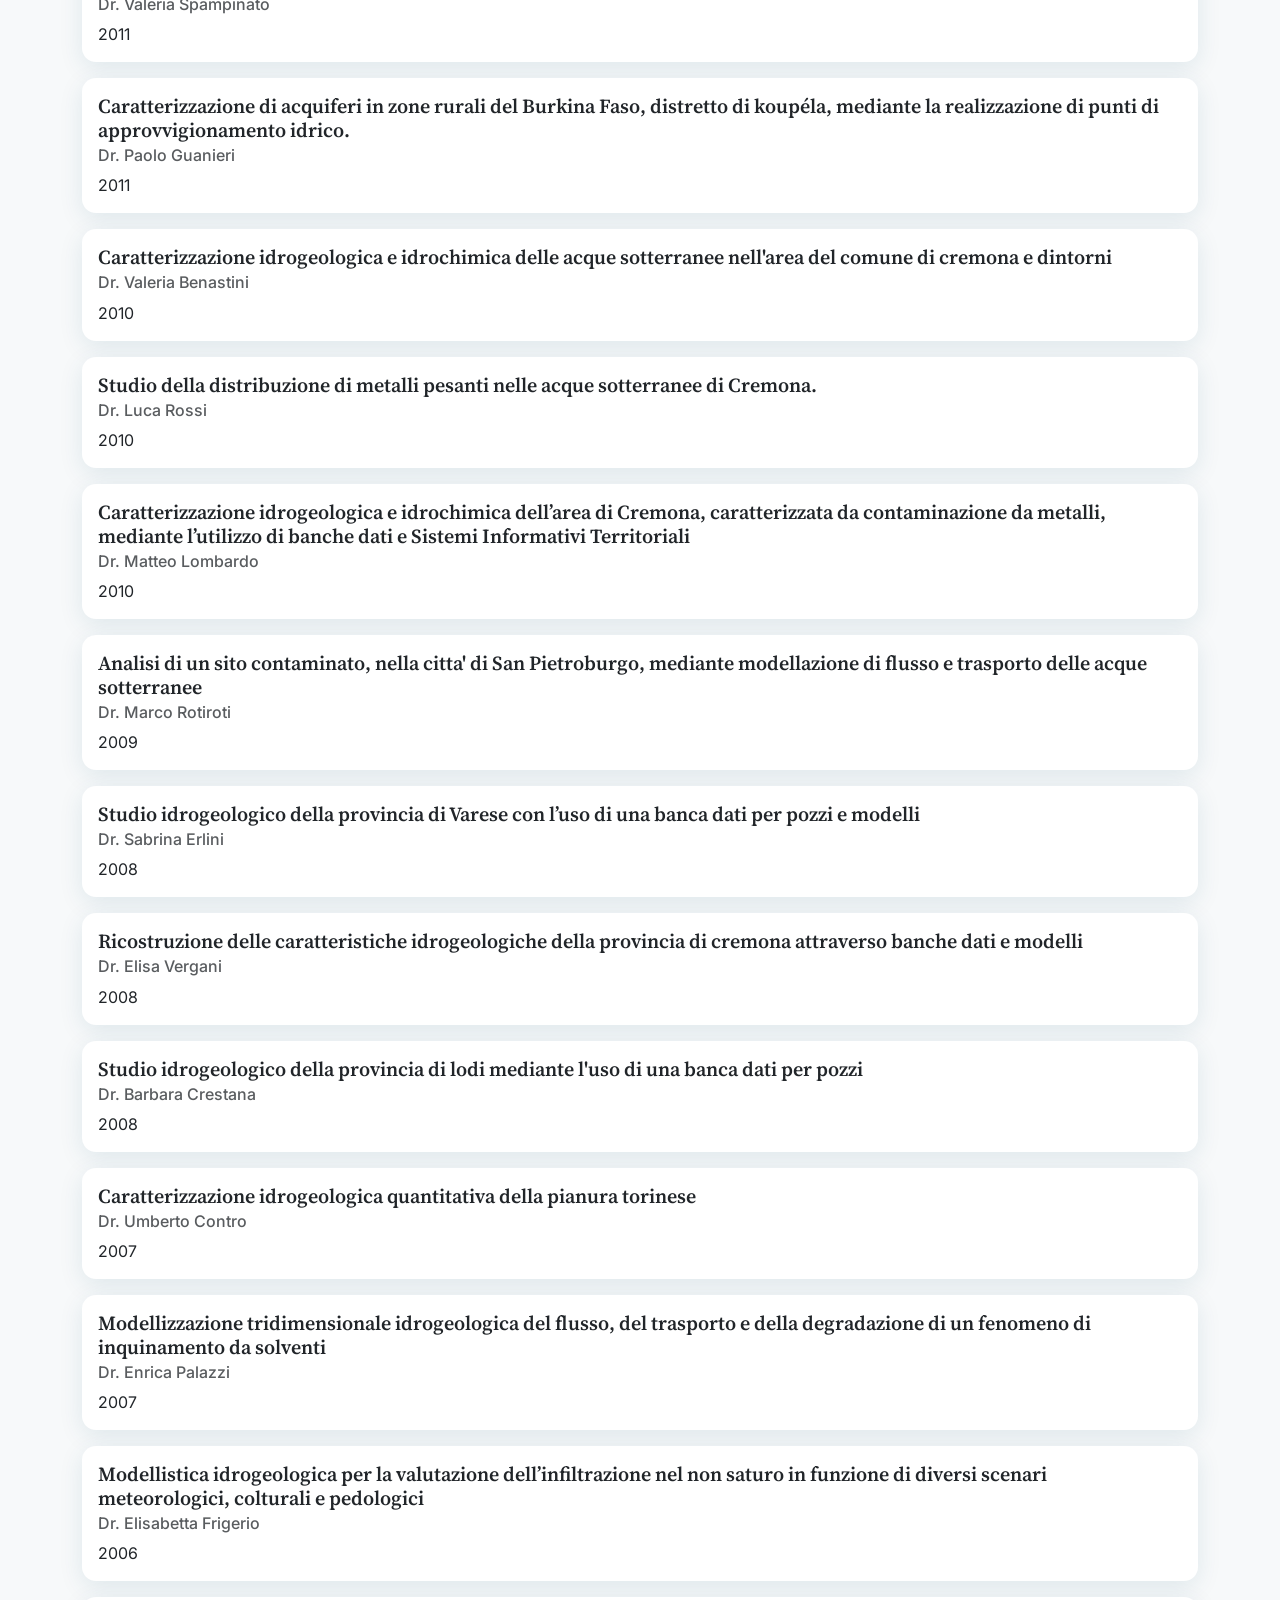
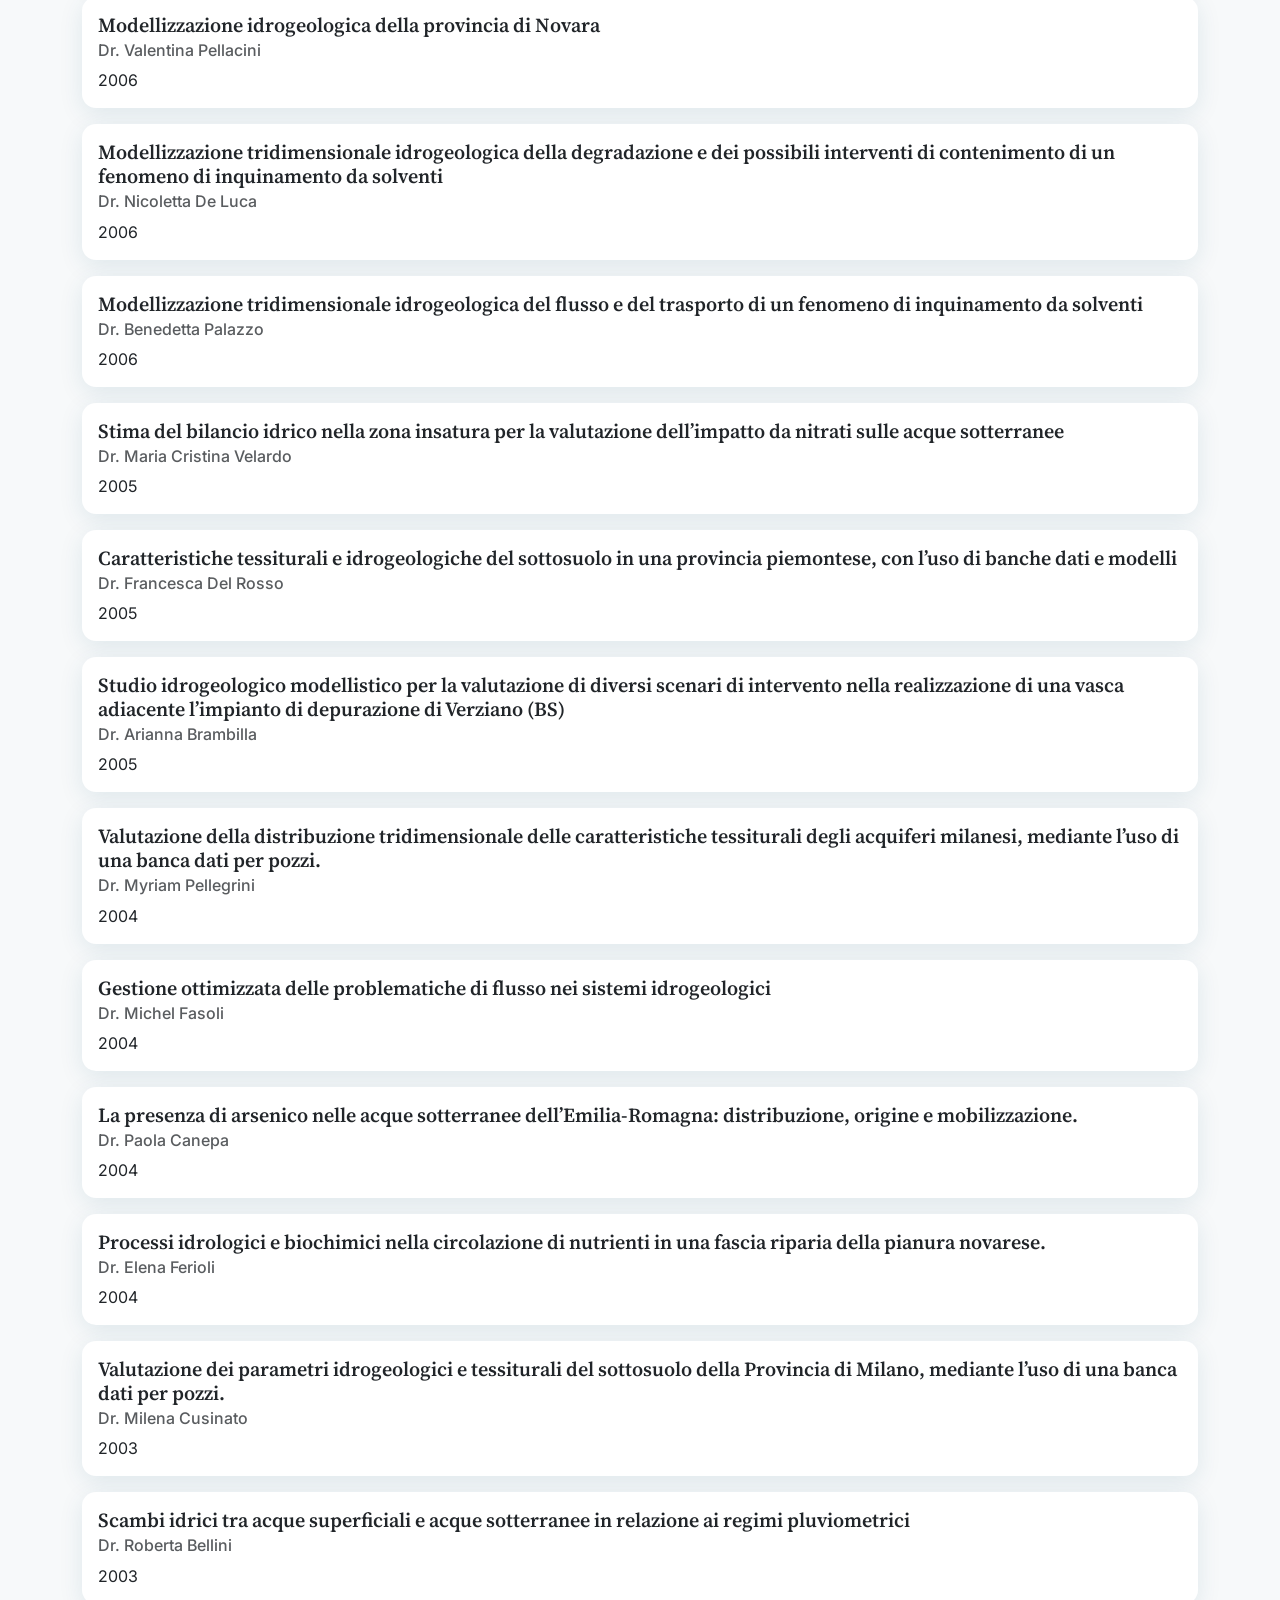
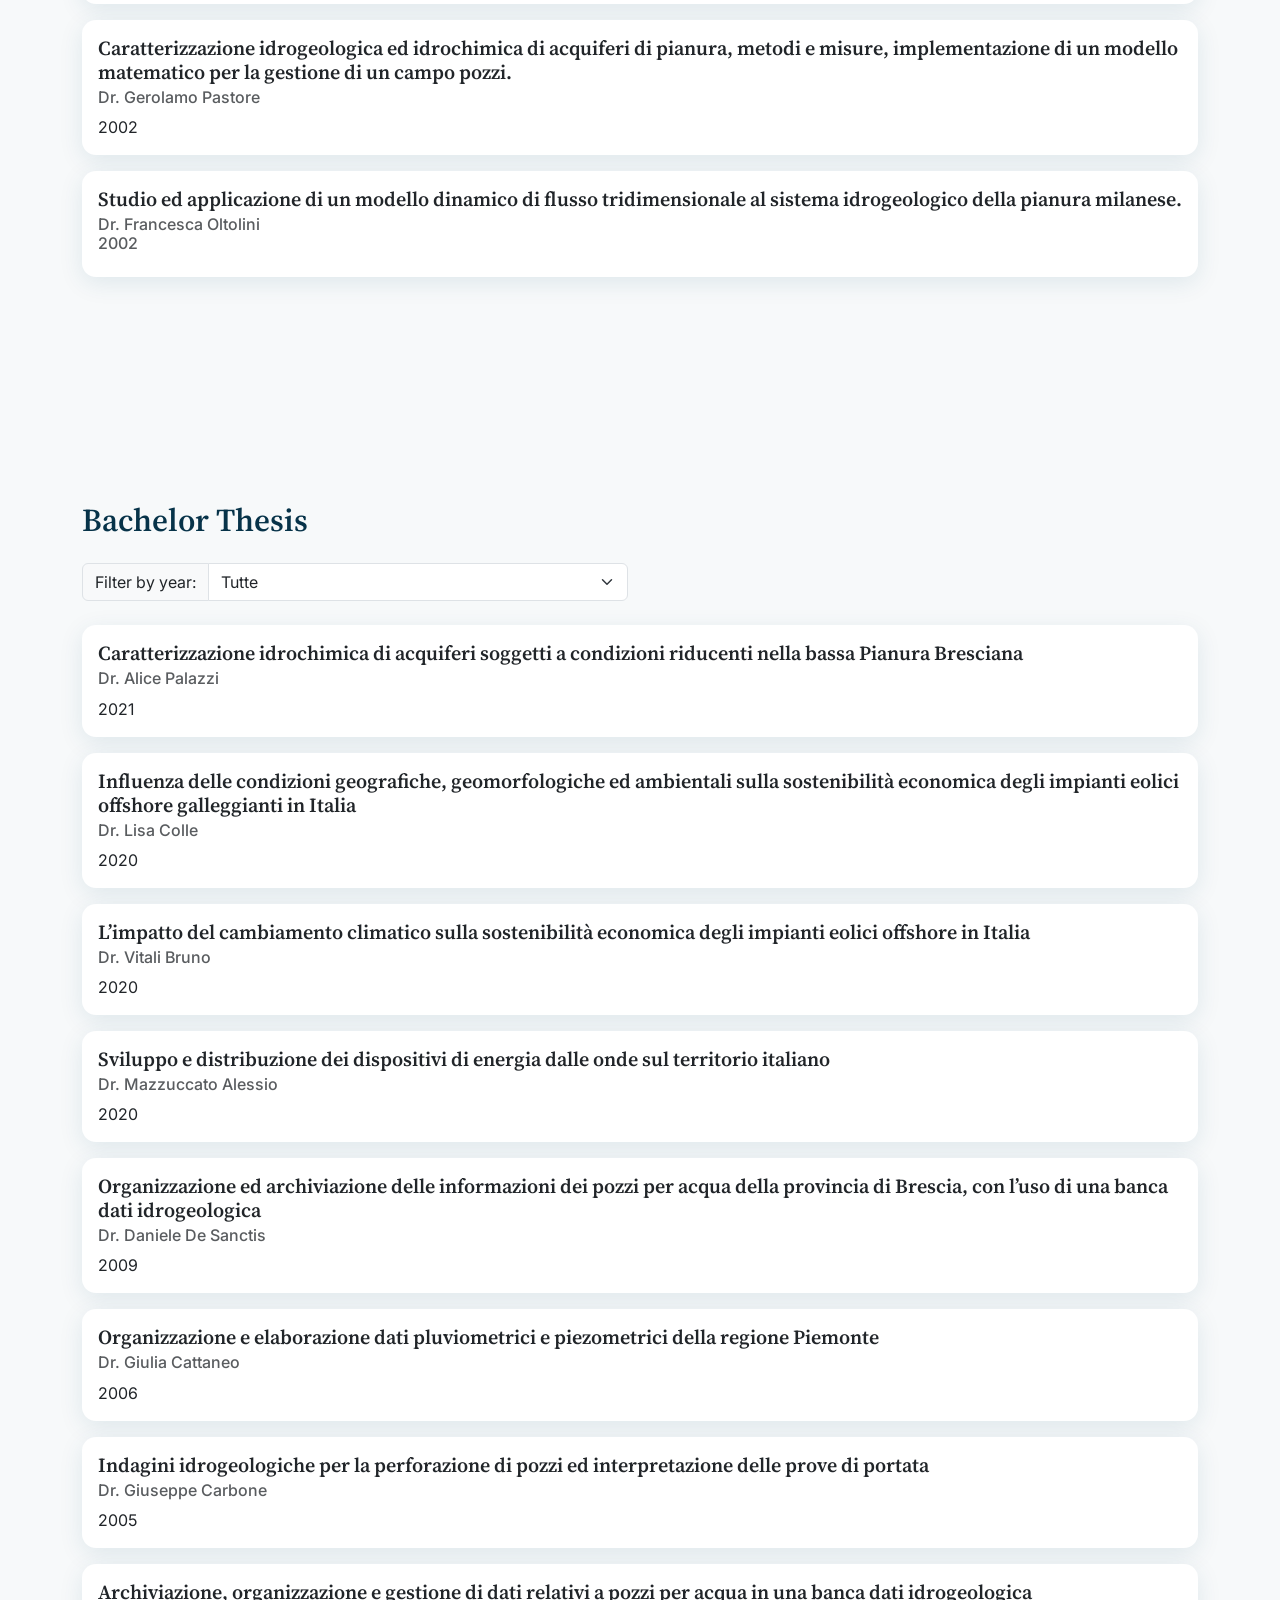
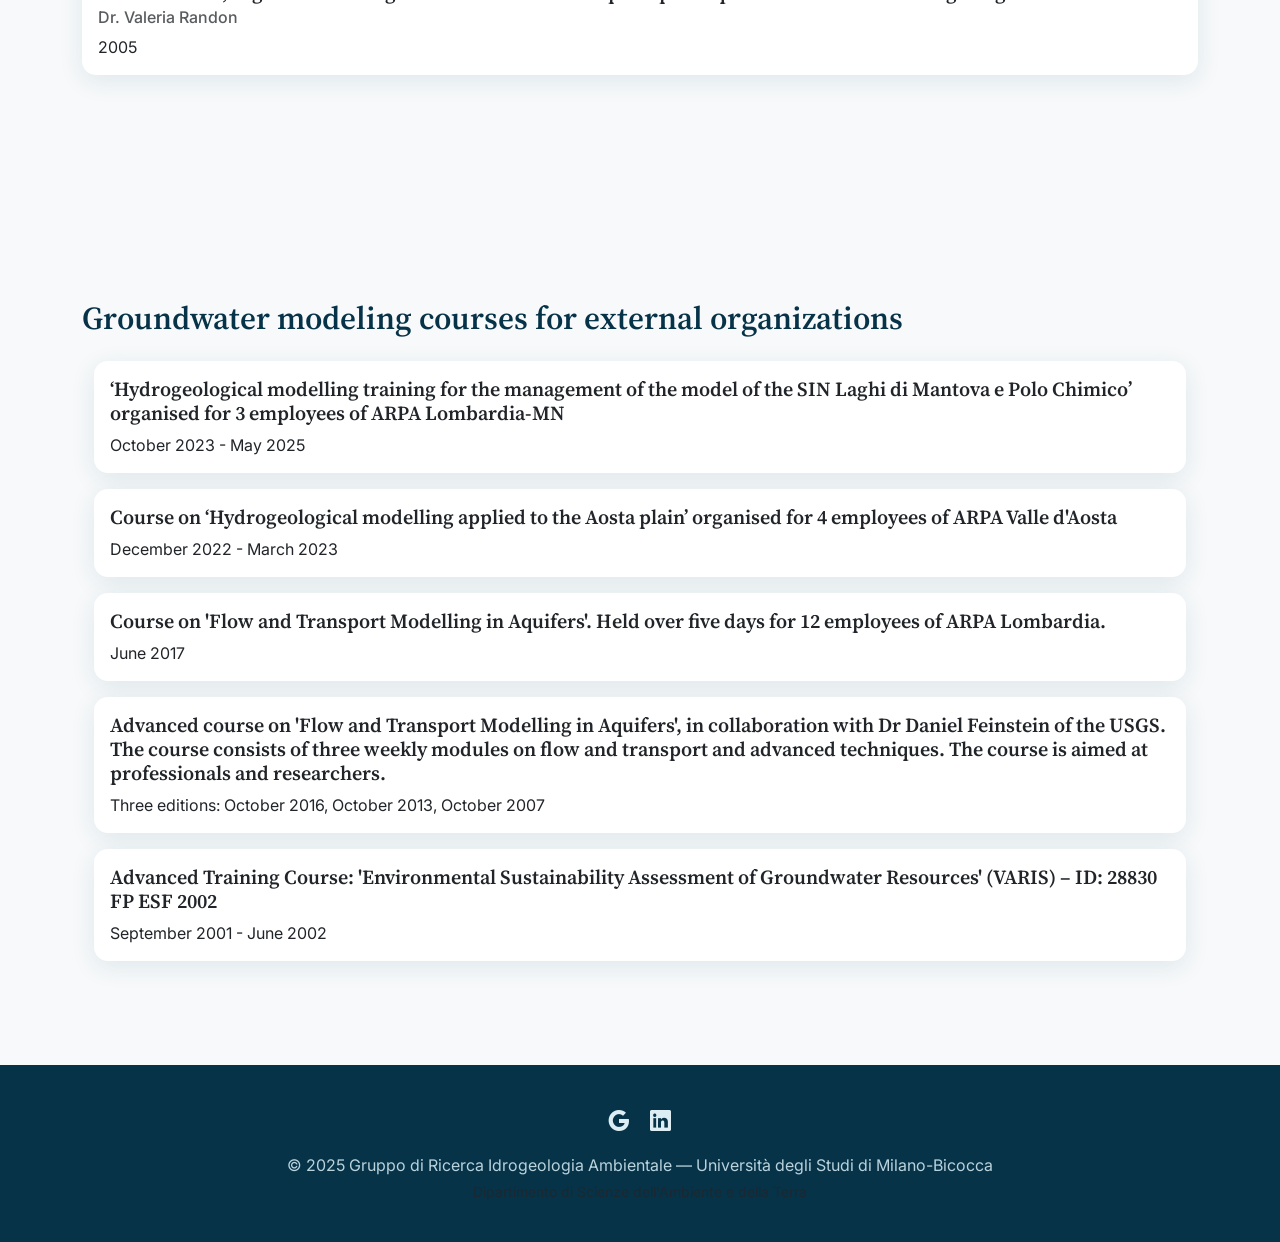
==== commit 14abd740: "Translate Italian labels to English in education.html" ====
--- a/education.html
+++ b/education.html
@@ -72,9 +72,9 @@
             <div class="row mb-4">
                 <div class="col-md-6">
                     <div class="input-group">
-                        <label class="input-group-text" for="teachingYearFilter">Anno accademico:</label>
+                        <label class="input-group-text" for="teachingYearFilter">Academic year:</label>
                         <select class="form-select" id="teachingYearFilter">
-                            <option value="all">Tutti gli anni</option>
+                            <option value="all">All years</option>
                         </select>
                     </div>
                 </div>
@@ -108,14 +108,14 @@
     <div class="card-body">
         <h5 class="card-title">Deriving Po Plain groundwater recharge along the Alpine mountain front</h5>
         <h6 class="card-subtitle mb-2 text-muted">PhD. Alice Palazzi</h6>
-        <p class="card-text">In corso - XLI Cycle</p>
+        <p class="card-text">Ongoing - XLI Cycle</p>
     </div>
 </div>
 <div class="card w-100 mb-3" data-year="2028">
     <div class="card-body">
         <h5 class="card-title">Machine Learning-based estimation of Natural Background Levels for sustainable groundwater management in Lombardy region</h5>
         <h6 class="card-subtitle mb-2 text-muted">PhD. Simone Bruno</h6>
-        <p class="card-text">In corso - XLI Cycle</p>
+        <p class="card-text">Ongoing - XLI Cycle</p>
     </div>
 </div>
 <div class="card w-100 mb-3" data-year="2026">
--- a/assets/css/style.css
+++ b/assets/css/style.css
@@ -48,7 +48,7 @@
   color: var(--color-primary-dark);
   font-size: 1.15rem;
 }
-#main-nav .navbar-brand i { color: var(--color-accent); margin-right: 6px; }
+#main-nav .navbar-brand i { color: var(--color-accent); margin-right: 6px; } .navbar-logo { height: 34px; width: auto; margin-left: 10px; vertical-align: middle; }
 #main-nav .nav-link {
   color: var(--color-ink);
   font-weight: 500;
@@ -132,8 +132,6 @@
   transition: transform 0.6s cubic-bezier(0.4, 0.2, 0.2, 1);
   position: relative;
 }
-.identity-card-container:hover .identity-card-inner,
-.identity-card-container:focus-within .identity-card-inner,
 .identity-card-inner.flipped { transform: rotateY(180deg); }
 .identity-card-front, .identity-card-back {
   width: 100%; min-height: 260px; background: var(--color-surface);
@@ -149,7 +147,7 @@
 .identity-desc { font-size: 0.98rem; color: var(--color-muted); }
 .identity-card-back { transform: rotateY(180deg); z-index: 3; background: #f2f8fa; flex-direction: column; padding: 32px; justify-content: center; align-items: flex-start; }
 .identity-back-title { font-size: 1.15rem; font-weight: 600; margin-bottom: 8px; color: var(--color-primary); }
-.identity-back-desc { font-size: 0.98rem; color: var(--color-muted); }
+.identity-back-desc { font-size: 0.98rem; color: var(--color-muted); max-height: 170px; overflow-y: auto; padding-right: 6px; }
 .identity-back-contacts { margin-top: 1.5rem; }
 .identity-back-contacts a { margin-right: 10px; color: var(--color-primary); font-size: 1.3rem; }
 @media (max-width: 768px) {
